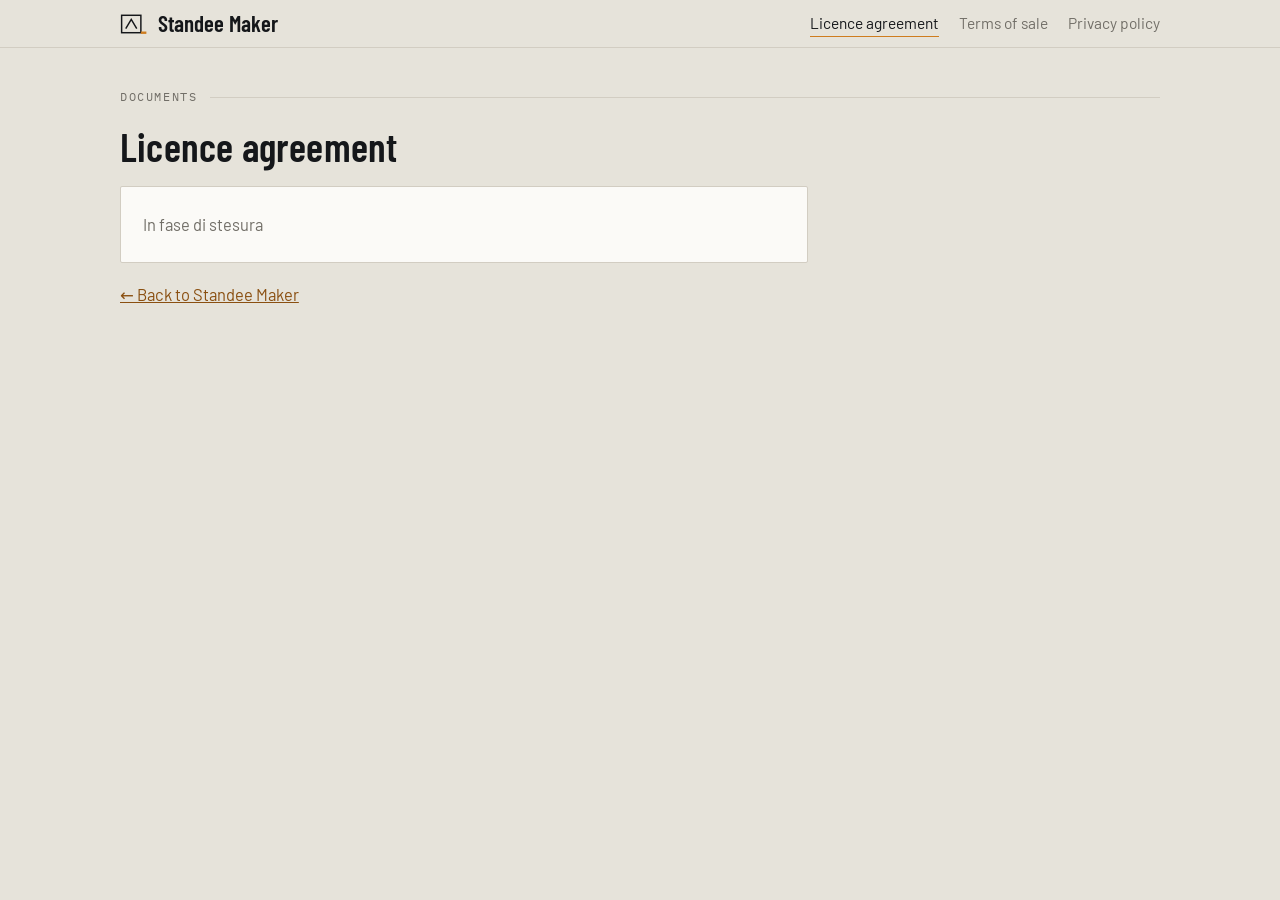
==== legal/licence.html @ ef637bf9 "Sito da PNG-Stand-Maker @ 18ba194 (con modifiche non salvate)" ====
<!doctype html>
<html lang="en">
<head>
<meta charset="utf-8">
<meta name="viewport" content="width=device-width,initial-scale=1,viewport-fit=cover">
<title>Licence agreement - Standee Maker</title>
<meta name="robots" content="noindex">
<link rel="preconnect" href="https://fonts.gstatic.com" crossorigin>
<link rel="stylesheet" href="https://fonts.googleapis.com/css2?family=Barlow+Condensed:wght@500;600&family=Barlow:wght@400;500;600&family=IBM+Plex+Mono:wght@400;500&display=swap">
<link rel="stylesheet" href="../styles.css">
</head>
<body>
<!-- Generata da site/make_legal.py a partire da legal/EULA.txt: non modificarla qui. -->
<header class="topbar">
  <div class="topbar-in">
    <a class="brand" href="../index.html">
      <svg class="mark" viewBox="0 0 30 24" aria-hidden="true">
        <rect x="1.5" y="2.5" width="21" height="19" fill="none" stroke="currentColor" stroke-width="1.6"/>
        <path d="M22.5 21.5 L28.5 21.5" stroke="var(--amber)" stroke-width="2.6"/>
        <path d="M6 17 L12 7 L18 17" fill="none" stroke="currentColor" stroke-width="1.6"/>
      </svg>
      <span class="name">Standee Maker</span>
    </a>
    <nav class="topnav legal-nav" aria-label="Documents">
      <a href="licence.html" aria-current="page">Licence agreement</a>
      <a href="terms.html">Terms of sale</a>
      <a href="privacy.html">Privacy policy</a>
    </nav>
  </div>
</header>
<main class="wrap legal">
  <p class="eyebrow">Documents</p>
  <h1 class="as-section">Licence agreement</h1>
  <div class="legal-text"><span class="legal-pending">In fase di stesura</span></div>
  <p><a href="../index.html">&larr; Back to Standee Maker</a></p>
</main>
</body>
</html>
---- styles.css ----
/* ===========================================================================
   Standee Maker - pagina di vendita
   Il sistema visivo e' quello dell'app: banco da lavoro, cartiglio, ambra.
   Tutti i colori passano dai token qui sotto: niente letterali nei componenti.
   ========================================================================= */

:root{
  /* superfici */
  --bench:#e6e3da;          /* il banco: grigio caldo, tirato verso l'oliva */
  --sheet:#fbfaf7;          /* il foglio appoggiato sopra */
  --mount:#f1eee7;          /* il passepartout dietro le immagini */
  --paper:#ffffff;          /* i pannelli d'artwork: bianchi in entrambi i temi */
  --paper-ink:#2a2c30;
  --paper-soft:#8c8880;
  --slab:#1b1e22;           /* il piano scuro: la card Commercial */
  --slab-ink:#f2f0ea;
  --slab-soft:#9d9a92;
  --slab-rule:#32363b;

  /* segni */
  --rule:#d2cdc2;
  --rule-soft:#e2ddd3;
  --ink:#15171a;
  --ink-soft:#716e67;

  /* ambra */
  --amber:#cf7d1f;
  --amber-ink:#8a4f10;
  --amber-veil:#f5eade;

  /* azione */
  --cta-bg:#8a4f10;
  --cta-ink:#fdfcf9;
  --cta-bg-hover:#6f3f0c;

  --shadow:0 1px 0 rgba(21,23,26,.05);
  --shadow-lift:0 12px 30px -18px rgba(21,23,26,.5);

  /* i segni del tutorial: stanno sopra schermate chiare in tutti e due i
     temi, come --paper, e quindi non cambiano col tema scuro */
  --note:#d27a16;
  --note-ink:#ffffff;
  --note-halo:rgba(255,255,255,.92);
  --note-veil:rgba(22,24,28,.34);

  --display:"Barlow Condensed","Franklin Gothic Demi","Arial Narrow",sans-serif;
  --text:"Barlow","Segoe UI",system-ui,sans-serif;
  --mono:"IBM Plex Mono",Consolas,"Cascadia Mono",monospace;

  --measure:1080px;
}

@media (prefers-color-scheme:dark){
  :root:not([data-theme="light"]){
    --bench:#17181a;
    --sheet:#202225;
    --mount:#2a2c30;
    --slab:#0f1113;
    --slab-ink:#f0eee9;
    --slab-soft:#9a978f;
    --slab-rule:#282c31;
    --rule:#35383d;
    --rule-soft:#2a2c30;
    --ink:#f0eee9;
    --ink-soft:#9a978f;
    --amber:#e6a052;
    --amber-ink:#e6a052;
    --amber-veil:#2b251c;
    --cta-bg:#e6a052;
    --cta-ink:#1a1611;
    --cta-bg-hover:#f0b268;
    --shadow:0 1px 0 rgba(0,0,0,.35);
    --shadow-lift:0 12px 30px -18px rgba(0,0,0,.8);
  }
}
:root[data-theme="dark"]{
  --bench:#17181a;
  --sheet:#202225;
  --mount:#2a2c30;
  --slab:#0f1113;
  --slab-ink:#f0eee9;
  --slab-soft:#9a978f;
  --slab-rule:#282c31;
  --rule:#35383d;
  --rule-soft:#2a2c30;
  --ink:#f0eee9;
  --ink-soft:#9a978f;
  --amber:#e6a052;
  --amber-ink:#e6a052;
  --amber-veil:#2b251c;
  --cta-bg:#e6a052;
  --cta-ink:#1a1611;
  --cta-bg-hover:#f0b268;
  --shadow:0 1px 0 rgba(0,0,0,.35);
  --shadow-lift:0 12px 30px -18px rgba(0,0,0,.8);
}

/* ------------------------------------------------------------------ base */
*{box-sizing:border-box}
html{scroll-behavior:smooth}
body{
  margin:0;
  background:var(--bench);
  color:var(--ink);
  font-family:var(--text);
  font-size:16.5px;
  line-height:1.62;
  -webkit-font-smoothing:antialiased;
}
img{max-width:100%}
a{color:var(--amber-ink)}
:focus-visible{outline:2px solid var(--amber);outline-offset:3px}

.wrap{max-width:var(--measure);margin:0 auto;padding-inline:20px}

h1,h2,h3{font-family:var(--display);font-weight:600;letter-spacing:.005em;margin:0}
h1{font-size:clamp(38px,6vw,62px);line-height:1.02;text-wrap:balance}
/* Il titolo della pagina dov'e' anche il primo titolo di sezione: una pagina
   vuole un h1 e uno solo, ma qui non apre niente di piu' grande del resto. */
h1.as-section{font-size:clamp(28px,4.4vw,40px);line-height:1.08}
h2{font-size:clamp(28px,4.4vw,40px);line-height:1.08;text-wrap:balance}
h3{font-size:21px;line-height:1.15}
p{margin:0}
.dim{color:var(--ink-soft)}
.mm{font-family:var(--mono);font-variant-numeric:tabular-nums;font-size:.94em}
em{font-style:normal;color:var(--amber-ink);font-weight:500}
b{font-weight:600}

.eyebrow{
  font-family:var(--mono);font-size:11.5px;letter-spacing:.14em;text-transform:uppercase;
  color:var(--ink-soft);display:flex;align-items:center;gap:12px;margin:0;
}
.eyebrow::after{content:"";flex:1;height:1px;background:var(--rule)}

section{padding-block:62px 0}
/* La riga sopra la prima sezione: cosa e', detto una volta. */
.lead{padding-block:44px 0;font-size:19px;line-height:1.5}
.stack{display:flex;flex-direction:column;gap:14px}
.stack-s{display:flex;flex-direction:column;gap:8px}
.stack-l{display:flex;flex-direction:column;gap:26px}

/* -------------------------------------------------------------- pulsanti */
.btn{
  display:inline-flex;align-items:center;justify-content:center;gap:10px;
  font-family:var(--display);font-weight:600;font-size:19px;letter-spacing:.015em;
  padding:13px 26px 14px;border:1px solid transparent;border-radius:2px;
  background:var(--cta-bg);color:var(--cta-ink);cursor:pointer;line-height:1.2;
  transition:background .18s,transform .18s;text-decoration:none;
}
.btn:hover{background:var(--cta-bg-hover)}
.btn:active{transform:translateY(1px)}
.btn svg{width:16px;height:16px;flex:none}
.btn-ghost{
  background:none;color:var(--ink);border-color:var(--rule);
}
.btn-ghost:hover{background:var(--amber-veil);border-color:var(--amber)}
.btn-line{
  background:none;border:0;padding:0;cursor:pointer;
  font-family:var(--text);font-size:15.5px;font-weight:500;color:var(--amber-ink);
  text-decoration:underline;text-underline-offset:4px;text-decoration-thickness:1px;
}
.btn-line:hover{text-decoration-thickness:2px}
.btn-block{width:100%}

/* ------------------------------------------------------------ intestazione */
.topbar{
  position:sticky;top:0;z-index:20;background:var(--bench);
  border-bottom:1px solid var(--rule);
}
.topbar-in{
  max-width:var(--measure);margin:0 auto;padding:10px 20px;
  display:flex;align-items:center;gap:16px;
}
.brand{display:flex;align-items:center;gap:10px;text-decoration:none;color:inherit}
.mark{width:28px;height:22px;flex:none}
.brand .name{font-family:var(--display);font-weight:600;font-size:23px;line-height:1}
.brand .ver{
  font-family:var(--mono);font-size:10.5px;letter-spacing:.09em;text-transform:uppercase;
  color:var(--ink-soft);border:1px solid var(--rule);border-radius:1px;padding:1px 5px;
}
.topnav{display:flex;gap:20px;margin-left:auto}
.topnav a{
  font-size:15.5px;color:var(--ink-soft);text-decoration:none;
  border-bottom:1px solid transparent;padding-bottom:1px;
}
.topnav a:hover{color:var(--ink);border-bottom-color:var(--amber)}
.topbar .btn{font-size:15.5px;padding:7px 15px 8px}
@media (max-width:760px){
  .topnav{display:none}
  .topbar .btn{margin-left:auto}
}

/* -------------------------------------------------------------------- hero */
.hero{
  display:grid;grid-template-columns:minmax(0,1fr) minmax(0,1.02fr);
  gap:44px;align-items:center;padding-block:58px 0;
}
.hero-copy{display:flex;flex-direction:column;gap:22px;align-items:flex-start}
.kicker{
  font-family:var(--mono);font-size:11.5px;letter-spacing:.14em;text-transform:uppercase;
  color:var(--amber-ink);
}
.hero p.sub{font-size:19px;line-height:1.5;max-width:34em}
.cta{display:flex;flex-direction:column;gap:12px;align-items:flex-start}
.specs{
  display:flex;flex-wrap:wrap;gap:6px 14px;font-family:var(--mono);font-size:12px;
  color:var(--ink-soft);letter-spacing:.03em;
}
.specs span{display:flex;align-items:center;gap:8px}
.specs span+span::before{content:"";width:3px;height:3px;background:var(--rule);border-radius:50%}

/* il pezzo che gira, su un foglio bianco come in studio */
.slab{
  background:var(--slab);color:var(--slab-ink);border-radius:2px;
  box-shadow:var(--shadow-lift);overflow:hidden;
}
.turn{
  position:relative;height:clamp(300px,44vh,420px);display:grid;place-items:center;
  padding:18px;cursor:grab;touch-action:pan-y;background:var(--paper);
}
.turn.grabbing{cursor:grabbing}
.turn img{
  max-height:100%;width:auto;object-fit:contain;
  -webkit-user-drag:none;user-select:none;
}
.turn-tag{
  position:absolute;left:14px;bottom:12px;font-family:var(--mono);font-size:10.5px;
  letter-spacing:.09em;text-transform:uppercase;color:var(--paper-soft);
  pointer-events:none;transition:opacity .4s;
}
.turn-tag.gone{opacity:0}
.slab-caption{
  display:flex;flex-wrap:wrap;gap:4px 16px;align-items:baseline;
  border-top:1px solid var(--slab-rule);padding:9px 14px;
  font-family:var(--mono);font-size:12px;color:var(--slab-soft);font-variant-numeric:tabular-nums;
}
.slab-caption b{color:var(--slab-ink);font-weight:500}

@media (max-width:860px){
  .hero{grid-template-columns:minmax(0,1fr);gap:30px;padding-block:38px 0}
  .turn{height:clamp(260px,52vw,340px)}
}

/* ------------------------------------------------------------------ catena */
.chain{display:grid;grid-template-columns:minmax(0,.85fr) minmax(0,1.15fr);gap:34px;align-items:start}
.steps{display:flex;flex-direction:column;border-top:1px solid var(--rule);margin-top:6px}
.step{
  display:grid;grid-template-columns:auto 1fr;gap:0 12px;align-items:baseline;
  border:0;border-bottom:1px solid var(--rule);background:none;color:inherit;
  font:inherit;text-align:left;padding:11px 4px 11px 12px;cursor:pointer;width:100%;
  border-left:2px solid transparent;transition:background .18s,border-color .18s;
}
.step:hover{background:var(--amber-veil)}
.step[aria-selected="true"]{border-left-color:var(--amber);background:var(--amber-veil)}
.step .n{font-family:var(--mono);font-size:11.5px;color:var(--ink-soft);grid-row:span 2;align-self:center}
.step[aria-selected="true"] .n{color:var(--amber-ink)}
.step .t{font-family:var(--display);font-weight:600;font-size:19px;line-height:1.2}
.step .d{font-size:14.5px;line-height:1.4;color:var(--ink-soft);grid-column:2}

.stage{background:var(--sheet);border:1px solid var(--rule);border-radius:2px;box-shadow:var(--shadow);overflow:hidden}
.stage-in{
  position:relative;height:clamp(300px,46vh,430px);display:grid;place-items:center;
  padding:20px;background:var(--paper);
}
.stage-in img{
  position:absolute;inset:20px;margin:auto;max-width:calc(100% - 40px);max-height:calc(100% - 40px);
  width:auto;height:auto;object-fit:contain;opacity:0;transition:opacity .34s ease;
}
.stage-in img.on{opacity:1}
/* il pezzo che gira: stesso posto delle altre due immagini, ma si prende il mouse */
.stage-in .turn-box{
  position:absolute;inset:0;opacity:0;pointer-events:none;transition:opacity .34s ease;
  cursor:grab;touch-action:pan-y;user-select:none;-webkit-user-select:none;
}
.stage-in .turn-box.on{opacity:1;pointer-events:auto}
.stage-in .turn-box.grabbing{cursor:grabbing}
.stage-in .turn-box img{opacity:1;transition:none;-webkit-user-drag:none;pointer-events:none}
.stage-in .turn-box:focus-visible{outline-offset:-4px}
.turn-box .turn-tag{
  position:absolute;left:50%;bottom:12px;transform:translateX(-50%);white-space:nowrap;
  font-family:var(--mono);font-size:10.5px;letter-spacing:.09em;text-transform:uppercase;
  color:var(--paper-soft);pointer-events:none;transition:opacity .4s;
}
.turn-box .turn-tag::before{content:"←  "}
.turn-box .turn-tag::after{content:"  →"}
.turn-box .turn-tag.gone{opacity:0}
.caption{
  display:flex;flex-wrap:wrap;gap:4px 16px;align-items:baseline;
  border-top:1px solid var(--rule-soft);padding:9px 14px;
  font-family:var(--mono);font-size:12px;color:var(--ink-soft);font-variant-numeric:tabular-nums;
}
.caption b{color:var(--ink);font-weight:500}

/* --------------------------------------------------------------- caselle */
.facts{
  display:grid;grid-template-columns:repeat(3,minmax(0,1fr));
  gap:1px;background:var(--rule);border:1px solid var(--rule);border-radius:2px;margin-top:8px;
}
.fact{background:var(--sheet);padding:20px 20px 22px;display:flex;flex-direction:column;gap:6px}
.fact .num{
  font-family:var(--mono);font-size:11px;letter-spacing:.12em;text-transform:uppercase;
  color:var(--amber-ink);
}
.fact p{font-size:15.5px;color:var(--ink-soft);max-width:42ch}
.fact p b{color:var(--ink);font-weight:500}

/* -------------------------------------------------------------- schermate */
.tabs{display:flex;flex-wrap:wrap;gap:8px}
.tab{
  font-family:var(--display);font-weight:600;font-size:16px;letter-spacing:.02em;
  border:1px solid var(--rule);background:var(--sheet);color:var(--ink-soft);
  padding:6px 15px 7px;border-radius:2px;cursor:pointer;line-height:1.3;
  display:flex;align-items:center;gap:8px;transition:color .18s,border-color .18s,background .18s;
}
.tab:hover{color:var(--ink)}
.tab[aria-selected="true"]{color:var(--ink);border-color:var(--amber);background:var(--amber-veil)}
.tab .k{font-family:var(--mono);font-size:11px;color:var(--ink-soft)}
.tab[aria-selected="true"] .k{color:var(--amber-ink)}
.plate{background:var(--mount);border:1px solid var(--rule);border-radius:2px;padding:10px;box-shadow:var(--shadow)}
.plate img{display:block;width:100%;height:auto;border:1px solid var(--rule-soft);border-radius:1px}
.shot .frame{position:relative;aspect-ratio:1500/920;max-width:100%}
.shot .frame img{position:absolute;inset:0;width:100%;height:100%;opacity:0;transition:opacity .3s ease}
.shot .frame img.on{opacity:1}
.note{font-size:15.5px;color:var(--ink-soft)}
.note b{color:var(--ink);font-weight:500}

.two{display:grid;grid-template-columns:minmax(0,1fr) minmax(0,1fr);gap:34px;align-items:start}
.two>div{display:flex;flex-direction:column;gap:10px}

/* ---------------------------------------------------------------- esempi */
.grid{display:grid;grid-template-columns:repeat(4,minmax(0,1fr));gap:18px}
.cmp{margin:0}
.cmp-box{
  position:relative;aspect-ratio:3/4;background:var(--paper);
  border:1px solid var(--rule);border-radius:2px;overflow:hidden;
  cursor:ew-resize;touch-action:pan-y;user-select:none;
}
.cmp-box img{position:absolute;inset:0;width:100%;height:100%;object-fit:contain;-webkit-user-drag:none}
.cmp-box .b{clip-path:inset(0 var(--r,50%) 0 0)}
.cmp-bar{position:absolute;top:0;bottom:0;left:var(--p,50%);width:2px;background:var(--amber);transform:translateX(-1px)}
.cmp-grip{
  position:absolute;top:50%;left:50%;width:26px;height:26px;transform:translate(-50%,-50%);
  background:var(--amber);border-radius:50%;display:grid;place-items:center;
}
.cmp-grip::before{content:"\2194";color:#fff;font-size:14px;line-height:1;font-family:var(--text)}
.cmp-grip:focus-visible{outline:2px solid var(--ink);outline-offset:2px}
.cmp-tag{
  position:absolute;bottom:6px;font-family:var(--mono);font-size:10px;letter-spacing:.1em;
  text-transform:uppercase;color:#8c8880;background:rgba(255,255,255,.86);padding:1px 6px;border-radius:1px;
}
.cmp-tag.l{left:6px}
.cmp-tag.r{right:6px}
.cmp figcaption{margin-top:7px;font-family:var(--mono);font-size:11.5px;color:var(--ink-soft);letter-spacing:.04em}
.hidden-row{display:none}
.grid.all .hidden-row{display:block}

/* ---------------------------------------------------------------- prezzi */
.plans{display:grid;grid-template-columns:repeat(2,minmax(0,1fr));gap:20px;align-items:stretch}
.plan{
  display:flex;flex-direction:column;gap:14px;padding:26px 24px 24px;
  background:var(--sheet);border:1px solid var(--rule);border-radius:2px;box-shadow:var(--shadow);
}
.plan.dark{background:var(--slab);color:var(--slab-ink);border-color:var(--slab-rule);box-shadow:var(--shadow-lift)}
.plan-head{display:flex;align-items:baseline;gap:10px;flex-wrap:wrap}
.plan-name{font-family:var(--display);font-weight:600;font-size:26px;line-height:1}
.plan-for{font-family:var(--mono);font-size:11px;letter-spacing:.11em;text-transform:uppercase;color:var(--amber-ink)}
.plan.dark .plan-for{color:var(--amber)}
.price{display:flex;align-items:baseline;gap:8px}
.price .fig{font-family:var(--display);font-weight:600;font-size:46px;line-height:1;font-variant-numeric:tabular-nums}
.price .cur{font-family:var(--display);font-weight:600;font-size:26px;line-height:1}
.price .once{font-family:var(--mono);font-size:11.5px;color:var(--ink-soft);letter-spacing:.05em}
.plan.dark .price .once{color:var(--slab-soft)}
.plan ul{list-style:none;margin:0;padding:0;display:flex;flex-direction:column;gap:7px;font-size:15.5px}
.plan li{display:grid;grid-template-columns:16px 1fr;gap:9px;align-items:start;color:var(--ink-soft)}
.plan.dark li{color:var(--slab-soft)}
.plan li b{color:var(--ink);font-weight:500}
.plan.dark li b{color:var(--slab-ink)}
.plan li svg{width:13px;height:13px;margin-top:6px;flex:none}
.plan .tick{color:var(--amber)}
.plan .cross{color:var(--ink-soft);opacity:.7}
.plan.dark .cross{color:var(--slab-soft)}

.buybar{display:flex;flex-direction:column;align-items:center;gap:12px;margin-top:30px;text-align:center}
.buybar .fineprint{font-family:var(--mono);font-size:11.5px;color:var(--ink-soft);letter-spacing:.03em}

/* ------------------------------------------------------------------- faq */
.faq{border-top:1px solid var(--rule);margin-top:8px}
.faq details{border-bottom:1px solid var(--rule)}
.faq summary{
  list-style:none;cursor:pointer;padding:15px 30px 15px 2px;position:relative;
  font-family:var(--display);font-weight:600;font-size:20px;line-height:1.25;
}
.faq summary::-webkit-details-marker{display:none}
.faq summary::after{
  content:"+";position:absolute;right:4px;top:13px;font-family:var(--mono);
  font-size:19px;color:var(--amber-ink);line-height:1;
}
.faq details[open] summary::after{content:"\2013"}
.faq summary:hover{color:var(--amber-ink)}
.faq .answer{padding:0 2px 18px;color:var(--ink-soft);font-size:15.5px}
.faq .answer b{color:var(--ink);font-weight:500}

/* ---------------------------------------------------------------- footer */
footer{margin-top:72px;border-top:1px solid var(--rule);padding-block:26px 40px}
.foot-in{
  max-width:var(--measure);margin:0 auto;padding-inline:20px;
  display:flex;flex-wrap:wrap;gap:14px 28px;align-items:baseline;
  font-family:var(--mono);font-size:12px;color:var(--ink-soft);letter-spacing:.03em;
}
.foot-in nav{display:flex;flex-wrap:wrap;gap:18px;margin-left:auto}
.foot-in a{color:var(--ink-soft);text-decoration:none;border-bottom:1px solid var(--rule)}
.foot-in a:hover{color:var(--ink);border-bottom-color:var(--amber)}

/* --------------------------------------------------------------- modali */
dialog{
  border:1px solid var(--rule);border-radius:3px;background:var(--sheet);color:var(--ink);
  padding:0;width:min(560px,calc(100vw - 32px));max-height:min(86vh,760px);
  box-shadow:0 30px 60px -30px rgba(0,0,0,.6);
  overflow:hidden;              /* scorre il corpo, non la scatola */
}
dialog::backdrop{background:rgba(17,18,20,.55)}
.dlg{display:flex;flex-direction:column;max-height:inherit}
.dlg-head{
  display:flex;align-items:flex-start;gap:14px;padding:20px 20px 14px;
  border-bottom:1px solid var(--rule-soft);
}
.dlg-head .titles{display:flex;flex-direction:column;gap:2px}
.dlg-head h2{font-size:27px}
.dlg-head .sub{font-family:var(--mono);font-size:11.5px;letter-spacing:.09em;text-transform:uppercase;color:var(--ink-soft)}
.dlg-x{
  margin-left:auto;background:none;border:1px solid var(--rule);border-radius:2px;
  width:30px;height:30px;flex:none;cursor:pointer;color:var(--ink-soft);
  font-size:17px;line-height:1;display:grid;place-items:center;
}
.dlg-x:hover{background:var(--amber-veil);color:var(--ink)}
.dlg-body{
  padding:18px 20px 20px;overflow:auto;display:flex;flex-direction:column;gap:16px;
  scrollbar-width:none;                 /* si scorre, ma la barra non si vede */
  -ms-overflow-style:none;
}
.dlg-body::-webkit-scrollbar{width:0;height:0}
.dlg-body p{font-size:15.5px;color:var(--ink-soft)}
.dlg-body p b{color:var(--ink);font-weight:500}
.dlg-foot{
  padding:14px 20px 18px;border-top:1px solid var(--rule-soft);
  display:flex;flex-direction:column;gap:10px;
}

.terms{
  display:grid;grid-template-columns:auto 1fr;gap:8px 14px;
  font-size:15px;align-items:baseline;
}
.terms dt{font-family:var(--mono);font-size:11.5px;letter-spacing:.07em;text-transform:uppercase;color:var(--amber-ink);white-space:nowrap}
.terms dd{margin:0;color:var(--ink-soft)}
.terms dd b{color:var(--ink);font-weight:500}

/* scelta dell'edizione nel modale d'acquisto */
.picks{display:flex;flex-direction:column;gap:10px}
.pick{
  display:grid;grid-template-columns:18px 1fr auto;gap:12px;align-items:center;
  border:1px solid var(--rule);border-radius:2px;padding:13px 15px;cursor:pointer;
  background:var(--mount);transition:border-color .18s,background .18s;
}
.pick:hover{border-color:var(--amber)}
.pick:has(input:checked){border-color:var(--amber);background:var(--amber-veil)}
.pick:has(input:focus-visible){outline:2px solid var(--amber);outline-offset:2px}
.pick input{accent-color:var(--amber);width:16px;height:16px;margin:0}
.pick .who{display:flex;flex-direction:column;gap:1px}
.pick .who .n{font-family:var(--display);font-weight:600;font-size:20px;line-height:1.15}
.pick .who .w{font-size:14px;color:var(--ink-soft);line-height:1.3}
.pick .p{font-family:var(--display);font-weight:600;font-size:22px;font-variant-numeric:tabular-nums;white-space:nowrap}

.callout{
  border-left:2px solid var(--amber);background:var(--amber-veil);
  padding:11px 14px;font-size:14.5px;color:var(--ink-soft);
}
.callout b{color:var(--ink);font-weight:500}
.hint{font-family:var(--mono);font-size:11.5px;color:var(--ink-soft);letter-spacing:.03em;text-align:center}

/* -------------------------------------------------------------- tutorial */
/* La sezione: titolo, sottotitolo, e la schermata che apre il tutorial. */
.tour-poster{
  position:relative;display:block;width:100%;cursor:pointer;font:inherit;color:inherit;text-align:left;
}
.tour-poster img{transition:filter .25s}
.tour-poster:hover img{filter:brightness(.93)}
.tour-play{
  position:absolute;left:50%;top:50%;transform:translate(-50%,-50%);
  display:inline-flex;align-items:center;gap:12px;white-space:nowrap;
  font-family:var(--display);font-weight:600;font-size:22px;letter-spacing:.015em;line-height:1.2;
  padding:15px 28px 16px 24px;border-radius:2px;background:var(--cta-bg);color:var(--cta-ink);
  box-shadow:var(--shadow-lift);transition:background .18s,transform .18s;
}
.tour-play svg{width:18px;height:18px;flex:none}
.tour-poster:hover .tour-play{background:var(--cta-bg-hover)}
.tour-poster:active .tour-play{transform:translate(-50%,calc(-50% + 1px))}
.fineprint{font-family:var(--mono);font-size:11.5px;color:var(--ink-soft);letter-spacing:.03em}

/* Il modale: largo quasi quanto la finestra, alto quanto basta alla schermata. */
dialog.tour{
  width:min(1360px,calc(100vw - 24px));height:min(92vh,940px);max-height:none;max-width:none;
}
.tour .dlg{height:100%;max-height:none}
.tour .dlg-head{padding:14px 20px 12px}
.tour .dlg-head h2{font-size:24px}

/* i capitoli come una barra di avanzamento a segmenti, uno per passo */
.tour-bar{
  display:grid;grid-template-columns:repeat(6,minmax(0,1fr));gap:10px;
  padding:10px 20px 12px;border-bottom:1px solid var(--rule-soft);
}
.tour-chap{
  display:flex;flex-direction:column;gap:6px;align-items:stretch;min-width:0;
  background:none;border:0;padding:0;cursor:pointer;font:inherit;color:inherit;text-align:left;
}
.tour-chap .l{
  font-family:var(--mono);font-size:10.5px;letter-spacing:.1em;text-transform:uppercase;
  color:var(--ink-soft);white-space:nowrap;overflow:hidden;text-overflow:ellipsis;
}
.tour-chap:hover .l,.tour-chap[aria-current="true"] .l{color:var(--amber-ink)}
.tour-chap .ticks{display:flex;gap:3px}
.tour-chap .ticks i{flex:1;height:4px;border-radius:1px;background:var(--rule)}
.tour-chap .ticks i.done{background:var(--amber)}
.tour-chap .ticks i.now{background:var(--amber);box-shadow:0 0 0 1.5px var(--sheet),0 0 0 3px var(--amber)}

.tour-body{flex:1;min-height:0;display:grid;grid-template-columns:minmax(0,1fr) 370px}
.tour-stage{
  min-height:0;min-width:0;background:var(--mount);padding:18px;
  display:grid;place-items:center;overflow:hidden;
}
.tour-shot{
  position:relative;background:var(--paper);border:1px solid var(--rule);border-radius:1px;
  box-shadow:var(--shadow-lift);
}
.tour-shot img{display:block;width:100%;height:100%;transition:opacity .25s}
.tour-shot img.loading{opacity:0}
.tour-shot svg{position:absolute;inset:0;width:100%;height:100%;overflow:visible}

/* i segni sulle schermate: sono sempre chiare, in tutti e due i temi */
.tour-dim{fill:var(--note-veil);transition:opacity .2s}
.tour-ring{fill:none;stroke:var(--note);stroke-width:2.5px;vector-effect:non-scaling-stroke}
.tour-halo{fill:none;stroke:var(--note-halo);stroke-width:6px;vector-effect:non-scaling-stroke}
.tour-badge circle{fill:var(--note);stroke:var(--note-halo);stroke-width:2px;vector-effect:non-scaling-stroke}
.tour-badge text{fill:var(--note-ink);font-family:var(--mono);font-weight:500;text-anchor:middle;dominant-baseline:central}
.tour-mark,.tour-badge{cursor:pointer;transition:opacity .2s}
.tour-mark.off,.tour-badge.off{opacity:.28}
.tour-pulse{
  fill:none;stroke:var(--note);stroke-width:2.5px;vector-effect:non-scaling-stroke;
  transform-box:fill-box;transform-origin:center;animation:tour-pulse 1.6s ease-out infinite;
}
@keyframes tour-pulse{from{transform:scale(.6);opacity:1}to{transform:scale(1.9);opacity:0}}

/* le foto che mancano ancora: il passo c'e', l'immagine arrivera' */
.tour-todo[hidden],.tour-shot img[hidden]{display:none}
.tour-todo{
  position:absolute;inset:0;display:grid;place-items:center;padding:24px;text-align:center;
  background:var(--sheet);border:1px dashed var(--amber);
  font-family:var(--mono);font-size:12.5px;letter-spacing:.04em;color:var(--ink-soft);
}

.tour-text{
  min-height:0;overflow:auto;padding:20px 22px 24px;border-left:1px solid var(--rule-soft);
  display:flex;flex-direction:column;gap:12px;
}
.tour-kicker{font-family:var(--mono);font-size:11px;letter-spacing:.12em;text-transform:uppercase;color:var(--amber-ink)}
.tour-text h3{font-size:26px;line-height:1.1}
.tour-lede{font-size:15.5px;color:var(--ink-soft)}
.tour-lede b,.tour-note b{color:var(--ink);font-weight:500}
.tour-notes{list-style:none;margin:4px 0 0;padding:0;display:flex;flex-direction:column;gap:2px}
.tour-note{
  display:grid;grid-template-columns:22px 1fr;gap:10px;align-items:start;
  background:none;border:0;border-left:2px solid transparent;border-radius:0;
  padding:8px;margin-left:-10px;width:calc(100% + 10px);
  font:inherit;font-size:14.5px;line-height:1.45;color:var(--ink-soft);text-align:left;cursor:pointer;
  transition:background .18s,border-color .18s;
}
.tour-note:hover,.tour-note.on{background:var(--amber-veil);border-left-color:var(--amber)}
.tour-note .k{
  width:22px;height:22px;border-radius:50%;display:grid;place-items:center;margin-top:-1px;
  background:var(--note);color:var(--note-ink);font-family:var(--mono);font-size:11.5px;font-weight:500;
}
.tour-text .callout{margin-top:6px;font-size:14px}

.tour-foot{
  display:flex;align-items:center;gap:14px;padding:12px 20px;border-top:1px solid var(--rule-soft);
}
.tour-foot .btn{font-size:17px;padding:9px 18px 10px}
.tour-foot .btn[disabled]{opacity:.4;cursor:default;pointer-events:none}
.tour-count{margin-inline:auto;font-family:var(--mono);font-size:12px;color:var(--ink-soft);font-variant-numeric:tabular-nums}

@media (max-width:980px){
  .tour-body{grid-template-columns:minmax(0,1fr) 310px}
}
@media (max-width:860px){
  /* in colonna scorre tutto il corpo: la schermata sopra, il testo sotto */
  dialog.tour{height:calc(100dvh - 24px)}
  .tour-body{display:block;overflow:auto}
  .tour-stage{padding:10px;overflow:visible}
  .tour-text{border-left:0;border-top:1px solid var(--rule-soft);overflow:visible;padding:16px 16px 20px}
  .tour-text h3{font-size:23px}
}
@media (max-width:640px){
  .tour-bar{gap:5px;padding:8px 16px 10px}
  .tour-chap .l{display:none}
  .tour .dlg-head{padding:12px 16px 10px}
  .tour-foot{padding:10px 16px}
  .tour-foot .btn{padding:8px 13px 9px;font-size:16px}
  .tour-play{font-size:18px;padding:11px 18px 12px 16px}
}

/* --------------------------------------------------------- pagine legali */
/* Il testo e' quello di legal/*.txt, a spaziatura fissa com'e' scritto. */
.legal{display:flex;flex-direction:column;gap:18px;padding-block:40px 64px}
.legal-text{
  white-space:pre-wrap;overflow-wrap:anywhere;font-family:var(--mono);font-size:13.5px;
  line-height:1.6;color:var(--ink);background:var(--sheet);border:1px solid var(--rule);
  border-radius:2px;padding:24px 22px;max-width:86ch;
}
.legal-text b{font-weight:500;color:var(--amber-ink)}
.legal-pending{font-family:var(--text);font-size:16.5px;color:var(--ink-soft)}
.legal-nav a[aria-current="page"]{color:var(--ink);border-bottom-color:var(--amber)}
@media (max-width:760px){
  .legal-nav{display:flex;gap:14px;margin-left:0}
  .legal .topbar-in,.topbar-in:has(.legal-nav){flex-wrap:wrap}
  .legal-text{font-size:12.5px;padding:16px 14px}
}

/* segnaposto: da sostituire prima del rilascio (vedi site/README.md) */
.todo{
  border-bottom:1px dashed var(--amber);
}

/* ------------------------------------------------------------- responsive */
@media (max-width:980px){
  .facts{grid-template-columns:repeat(2,minmax(0,1fr))}
  .grid{grid-template-columns:repeat(3,minmax(0,1fr))}
}
@media (max-width:860px){
  .chain,.two,.plans{grid-template-columns:minmax(0,1fr);gap:26px}
  .stage-in{height:clamp(270px,54vw,370px)}
}
@media (max-width:560px){
  .facts{grid-template-columns:minmax(0,1fr)}
  .grid{grid-template-columns:repeat(2,minmax(0,1fr))}
  .cta{align-self:stretch}
  .cta .btn{width:100%}
}

@media (prefers-reduced-motion:reduce){
  html{scroll-behavior:auto}
  *{transition-duration:.01ms!important;animation-duration:.01ms!important}
}
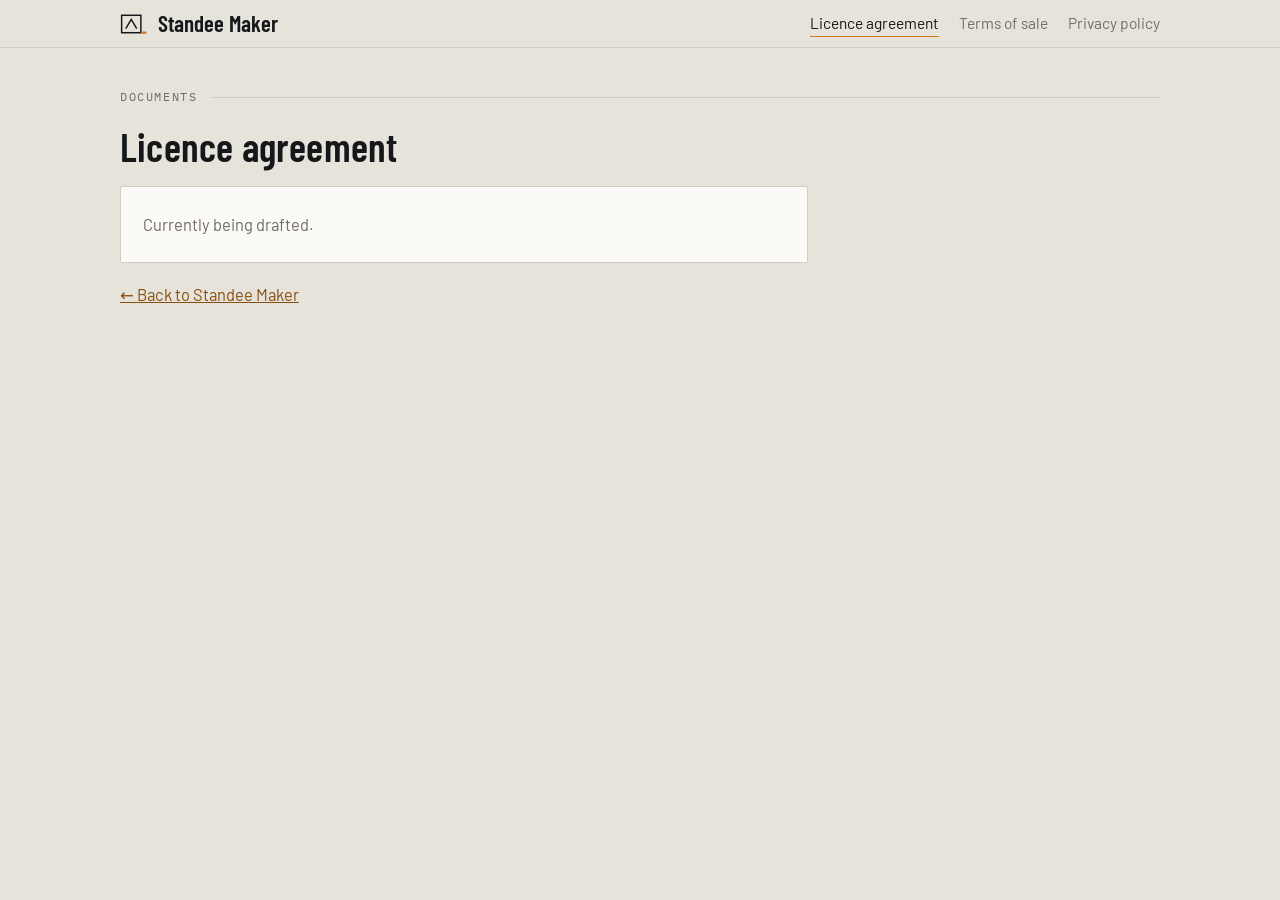
==== commit c61adef3: "Sito da PNG-Stand-Maker @ 4372e5a (con modifiche non salvate)" ====
--- a/legal/licence.html
+++ b/legal/licence.html
@@ -31,7 +31,7 @@
 <main class="wrap legal">
   <p class="eyebrow">Documents</p>
   <h1 class="as-section">Licence agreement</h1>
-  <div class="legal-text"><span class="legal-pending">In fase di stesura</span></div>
+  <div class="legal-text"><span class="legal-pending">Currently being drafted.</span></div>
   <p><a href="../index.html">&larr; Back to Standee Maker</a></p>
 </main>
 </body>
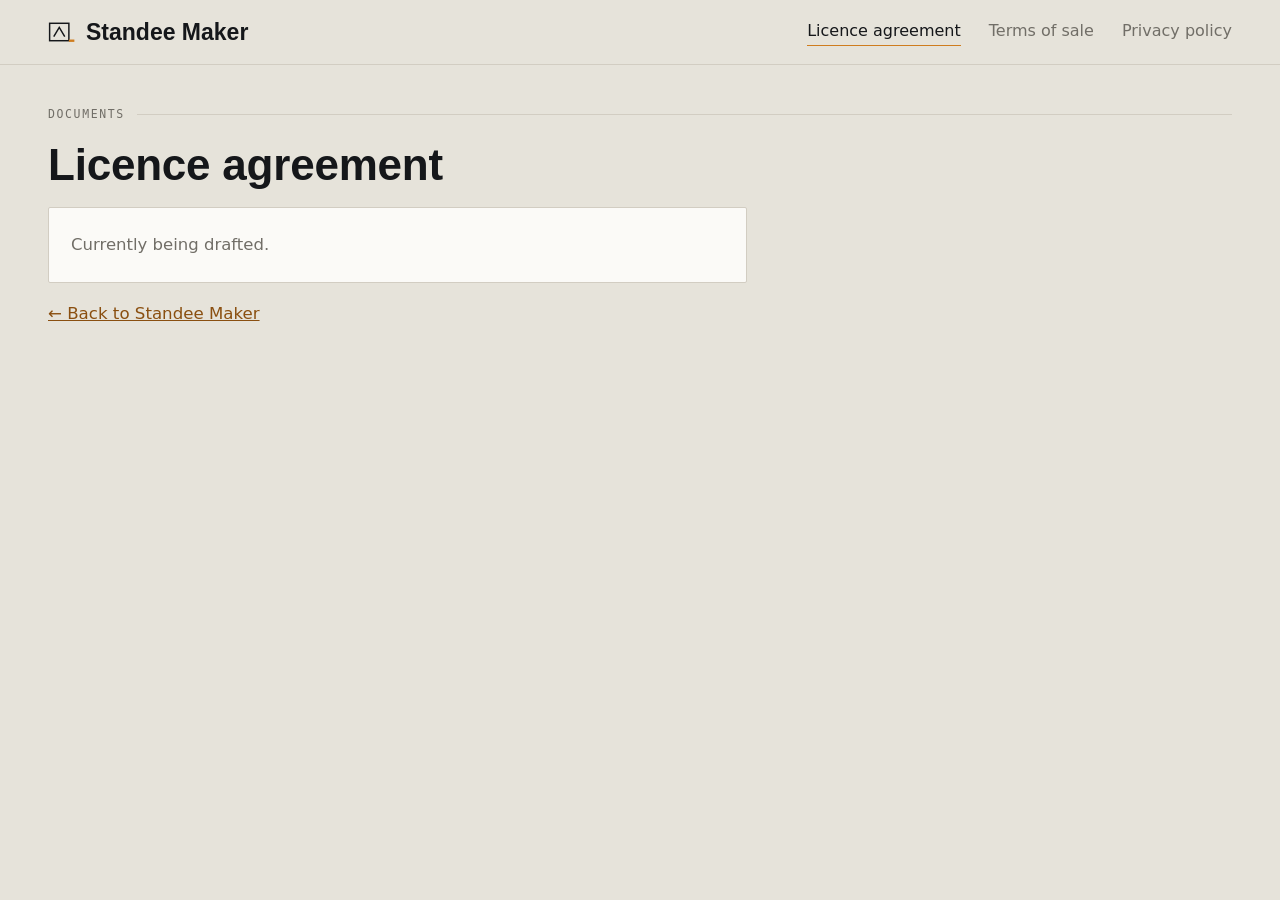
==== commit 78450cce: "Sito da PNG-Stand-Maker @ cf35de9" ====
--- a/legal/licence.html
+++ b/legal/licence.html
@@ -5,8 +5,6 @@
 <meta name="viewport" content="width=device-width,initial-scale=1,viewport-fit=cover">
 <title>Licence agreement - Standee Maker</title>
 <meta name="robots" content="noindex">
-<link rel="preconnect" href="https://fonts.gstatic.com" crossorigin>
-<link rel="stylesheet" href="https://fonts.googleapis.com/css2?family=Barlow+Condensed:wght@500;600&family=Barlow:wght@400;500;600&family=IBM+Plex+Mono:wght@400;500&display=swap">
 <link rel="stylesheet" href="../styles.css">
 </head>
 <body>
--- a/styles.css
+++ b/styles.css
@@ -47,7 +47,13 @@
   --text:"Barlow","Segoe UI",system-ui,sans-serif;
   --mono:"IBM Plex Mono",Consolas,"Cascadia Mono",monospace;
 
-  --measure:1080px;
+  --measure:1320px;
+  --gutter:clamp(20px,4vw,48px);
+
+  /* la carta millimetrata sotto i disegni: sta sul bianco di --paper, quindi
+     non cambia col tema, come lui */
+  --grid-minor:rgba(42,44,48,.045);
+  --grid-major:rgba(207,125,31,.16);
 }
 
 @media (prefers-color-scheme:dark){
@@ -95,71 +101,102 @@
   --shadow-lift:0 12px 30px -18px rgba(0,0,0,.8);
 }
 
+/* ------------------------------------------------------------------ font */
+/* In casa, non da Google Fonts: nessun indirizzo IP a terzi all'apertura
+   della pagina. Solo il sottoinsieme latino; le licenze (OFL) sono accanto. */
+@font-face{font-family:"Barlow Condensed";font-weight:600;font-style:normal;font-display:swap;src:url(assets/fonts/barlow-condensed-600.woff2) format("woff2")}
+@font-face{font-family:"Barlow";font-weight:400;font-style:normal;font-display:swap;src:url(assets/fonts/barlow-400.woff2) format("woff2")}
+@font-face{font-family:"Barlow";font-weight:500;font-style:normal;font-display:swap;src:url(assets/fonts/barlow-500.woff2) format("woff2")}
+@font-face{font-family:"Barlow";font-weight:600;font-style:normal;font-display:swap;src:url(assets/fonts/barlow-600.woff2) format("woff2")}
+@font-face{font-family:"IBM Plex Mono";font-weight:400;font-style:normal;font-display:swap;src:url(assets/fonts/ibm-plex-mono-400.woff2) format("woff2")}
+
 /* ------------------------------------------------------------------ base */
 *{box-sizing:border-box}
-html{scroll-behavior:smooth}
+html{scroll-behavior:smooth;scroll-padding-top:72px}
+/* overflow-x:clip e non hidden: la barra in alto resta sticky. Serve alla
+   fascia a tutta larghezza degli esempi, che sborda di proposito. */
 body{
-  margin:0;
+  margin:0;overflow-x:clip;
   background:var(--bench);
   color:var(--ink);
   font-family:var(--text);
-  font-size:16.5px;
-  line-height:1.62;
+  font-size:clamp(16.5px,.8rem + .3vw,19px);
+  line-height:1.6;
   -webkit-font-smoothing:antialiased;
 }
 img{max-width:100%}
 a{color:var(--amber-ink)}
 :focus-visible{outline:2px solid var(--amber);outline-offset:3px}
 
-.wrap{max-width:var(--measure);margin:0 auto;padding-inline:20px}
+.wrap{max-width:calc(var(--measure) + 2 * var(--gutter));margin:0 auto;padding-inline:var(--gutter)}
 
 h1,h2,h3{font-family:var(--display);font-weight:600;letter-spacing:.005em;margin:0}
-h1{font-size:clamp(38px,6vw,62px);line-height:1.02;text-wrap:balance}
-/* Il titolo della pagina dov'e' anche il primo titolo di sezione: una pagina
-   vuole un h1 e uno solo, ma qui non apre niente di piu' grande del resto. */
-h1.as-section{font-size:clamp(28px,4.4vw,40px);line-height:1.08}
-h2{font-size:clamp(28px,4.4vw,40px);line-height:1.08;text-wrap:balance}
-h3{font-size:21px;line-height:1.15}
-p{margin:0}
-.dim{color:var(--ink-soft)}
-.mm{font-family:var(--mono);font-variant-numeric:tabular-nums;font-size:.94em}
+h1{font-size:clamp(44px,5vw,88px);line-height:1;letter-spacing:-.005em;text-wrap:balance}
+/* il titolo delle pagine legali: un h1, ma della misura di una sezione */
+h1.as-section{font-size:clamp(30px,3.6vw,44px);line-height:1.08}
+h2{font-size:clamp(32px,3.3vw,56px);line-height:1.04;text-wrap:balance}
+h3{font-size:clamp(22px,1.5vw,27px);line-height:1.15}
+p{margin:0;text-wrap:pretty}             /* niente parola sola sull'ultima riga */
+.mm{font-family:var(--mono);font-variant-numeric:tabular-nums;font-size:.92em}
 em{font-style:normal;color:var(--amber-ink);font-weight:500}
 b{font-weight:600}
 
+/* le icone (Lucide, come nell'app): un tratto solo, che segue il colore del testo */
+.i{width:18px;height:18px;flex:none;fill:none;stroke:currentColor;stroke-width:2;stroke-linecap:round;stroke-linejoin:round}
+
+/* sopravvive solo nelle pagine legali (make_legal.py) */
 .eyebrow{
   font-family:var(--mono);font-size:11.5px;letter-spacing:.14em;text-transform:uppercase;
   color:var(--ink-soft);display:flex;align-items:center;gap:12px;margin:0;
 }
 .eyebrow::after{content:"";flex:1;height:1px;background:var(--rule)}
 
-section{padding-block:62px 0}
-/* La riga sopra la prima sezione: cosa e', detto una volta. */
-.lead{padding-block:44px 0;font-size:19px;line-height:1.5}
-.stack{display:flex;flex-direction:column;gap:14px}
-.stack-s{display:flex;flex-direction:column;gap:8px}
-.stack-l{display:flex;flex-direction:column;gap:26px}
+/* le sezioni: titolo e una riga, poi il contenuto */
+.sec{padding-block:clamp(88px,9vw,150px) 0}
+.sec-head{display:flex;flex-direction:column;gap:14px;max-width:760px;margin-bottom:clamp(36px,3.5vw,56px)}
+.sec-head p{font-size:clamp(18px,1.25vw,21px);color:var(--ink-soft);text-wrap:balance}
+
+/* una fascia a tutta larghezza, un tono sopra il banco: rompe la sequenza di
+   sezioni uguali senza cambiare tema */
+.band{position:relative;margin-top:clamp(88px,9vw,150px);padding-bottom:clamp(88px,9vw,150px)}
+.band::before{
+  content:"";position:absolute;inset:0 calc(50% - 50vw);z-index:-1;
+  background:var(--sheet);border-block:1px solid var(--rule);
+}
+.band + .sec{padding-top:clamp(88px,9vw,150px)}
+
+/* la carta millimetrata: righe di 1 mm e di 1 cm (a 8 px il mm, come svg2stl) */
+.graph{
+  background-color:var(--paper);
+  background-image:
+    linear-gradient(var(--grid-major) 1px,transparent 1px),
+    linear-gradient(90deg,var(--grid-major) 1px,transparent 1px),
+    linear-gradient(var(--grid-minor) 1px,transparent 1px),
+    linear-gradient(90deg,var(--grid-minor) 1px,transparent 1px);
+  background-size:80px 80px,80px 80px,8px 8px,8px 8px;
+  background-position:-1px -1px;
+}
+/* le viste del pezzo hanno il fondo bianco: moltiplicato, il bianco sparisce e
+   la carta si vede attraverso */
+.graph img{mix-blend-mode:multiply}
+
+/* entrano quando arrivano in vista (main.js mette .reveal solo a quelle ancora sotto) */
+.reveal{opacity:0;transform:translateY(14px);transition:opacity .6s cubic-bezier(.16,1,.3,1),transform .6s cubic-bezier(.16,1,.3,1)}
+.reveal.in{opacity:1;transform:none}
 
 /* -------------------------------------------------------------- pulsanti */
 .btn{
   display:inline-flex;align-items:center;justify-content:center;gap:10px;
-  font-family:var(--display);font-weight:600;font-size:19px;letter-spacing:.015em;
-  padding:13px 26px 14px;border:1px solid transparent;border-radius:2px;
+  font-family:var(--display);font-weight:600;font-size:19px;letter-spacing:.015em;white-space:nowrap;
+  padding:13px 24px 14px;border:1px solid transparent;border-radius:2px;
   background:var(--cta-bg);color:var(--cta-ink);cursor:pointer;line-height:1.2;
-  transition:background .18s,transform .18s;text-decoration:none;
+  transition:background .18s,border-color .18s,transform .18s;text-decoration:none;
 }
 .btn:hover{background:var(--cta-bg-hover)}
 .btn:active{transform:translateY(1px)}
-.btn svg{width:16px;height:16px;flex:none}
-.btn-ghost{
-  background:none;color:var(--ink);border-color:var(--rule);
-}
+.btn-ghost{background:none;color:var(--ink);border-color:var(--rule)}
 .btn-ghost:hover{background:var(--amber-veil);border-color:var(--amber)}
-.btn-line{
-  background:none;border:0;padding:0;cursor:pointer;
-  font-family:var(--text);font-size:15.5px;font-weight:500;color:var(--amber-ink);
-  text-decoration:underline;text-underline-offset:4px;text-decoration-thickness:1px;
-}
-.btn-line:hover{text-decoration-thickness:2px}
+.btn-s{font-size:16.5px;padding:8px 16px 9px}
 .btn-block{width:100%}
 
 /* ------------------------------------------------------------ intestazione */
@@ -168,164 +205,133 @@
   border-bottom:1px solid var(--rule);
 }
 .topbar-in{
-  max-width:var(--measure);margin:0 auto;padding:10px 20px;
+  max-width:calc(var(--measure) + 2 * var(--gutter));margin:0 auto;padding:10px var(--gutter);min-height:64px;
   display:flex;align-items:center;gap:16px;
 }
 .brand{display:flex;align-items:center;gap:10px;text-decoration:none;color:inherit}
 .mark{width:28px;height:22px;flex:none}
 .brand .name{font-family:var(--display);font-weight:600;font-size:23px;line-height:1}
-.brand .ver{
-  font-family:var(--mono);font-size:10.5px;letter-spacing:.09em;text-transform:uppercase;
-  color:var(--ink-soft);border:1px solid var(--rule);border-radius:1px;padding:1px 5px;
-}
-.topnav{display:flex;gap:20px;margin-left:auto}
+.topnav{display:flex;gap:28px;margin-left:auto}
 .topnav a{
-  font-size:15.5px;color:var(--ink-soft);text-decoration:none;
+  font-size:16px;color:var(--ink-soft);text-decoration:none;
   border-bottom:1px solid transparent;padding-bottom:1px;
 }
 .topnav a:hover{color:var(--ink);border-bottom-color:var(--amber)}
-.topbar .btn{font-size:15.5px;padding:7px 15px 8px}
-@media (max-width:760px){
+.topbar .btn{margin-left:8px}
+@media (max-width:820px){
   .topnav{display:none}
   .topbar .btn{margin-left:auto}
 }
 
 /* -------------------------------------------------------------------- hero */
+/* la hero riempie lo schermo meno la striscia dei fatti, che deve stare in vista */
 .hero{
-  display:grid;grid-template-columns:minmax(0,1fr) minmax(0,1.02fr);
-  gap:44px;align-items:center;padding-block:58px 0;
-}
-.hero-copy{display:flex;flex-direction:column;gap:22px;align-items:flex-start}
-.kicker{
-  font-family:var(--mono);font-size:11.5px;letter-spacing:.14em;text-transform:uppercase;
-  color:var(--amber-ink);
-}
-.hero p.sub{font-size:19px;line-height:1.5;max-width:34em}
-.cta{display:flex;flex-direction:column;gap:12px;align-items:flex-start}
-.specs{
-  display:flex;flex-wrap:wrap;gap:6px 14px;font-family:var(--mono);font-size:12px;
-  color:var(--ink-soft);letter-spacing:.03em;
-}
-.specs span{display:flex;align-items:center;gap:8px}
-.specs span+span::before{content:"";width:3px;height:3px;background:var(--rule);border-radius:50%}
-
-/* il pezzo che gira, su un foglio bianco come in studio */
-.slab{
-  background:var(--slab);color:var(--slab-ink);border-radius:2px;
-  box-shadow:var(--shadow-lift);overflow:hidden;
-}
-.turn{
-  position:relative;height:clamp(300px,44vh,420px);display:grid;place-items:center;
-  padding:18px;cursor:grab;touch-action:pan-y;background:var(--paper);
-}
-.turn.grabbing{cursor:grabbing}
-.turn img{
-  max-height:100%;width:auto;object-fit:contain;
-  -webkit-user-drag:none;user-select:none;
-}
+  display:grid;grid-template-columns:minmax(0,1fr) minmax(0,1.1fr);
+  gap:clamp(40px,4.5vw,88px);align-items:center;padding-block:clamp(32px,4vh,64px);
+  min-height:min(calc(100dvh - 64px - 88px),900px);
+}
+.hero-copy{display:flex;flex-direction:column;gap:clamp(22px,2vw,32px);align-items:flex-start}
+.hero-sub{font-size:clamp(19px,1.45vw,24px);line-height:1.45;color:var(--ink-soft);max-width:27em}
+.hero-cta{display:flex;flex-wrap:wrap;gap:12px;margin-top:6px}
+.hero-cta .btn{font-size:clamp(19px,1.3vw,21px);padding:15px 28px 16px}
+
+/* il pezzo (o la sua foto) su un foglio bianco, come in studio: bianco in tutti
+   e due i temi, perche' la figura non deve cambiare colore col tema */
+.hero-art{
+  position:relative;height:clamp(420px,calc(100dvh - 64px - 88px - 80px),780px);
+  border:1px solid var(--rule);border-radius:2px;box-shadow:var(--shadow-lift);overflow:hidden;
+}
+.hero-art>img{width:100%;height:100%;object-fit:cover;display:block}
+.turn-box{
+  position:absolute;inset:0;display:grid;place-items:center;
+  cursor:grab;touch-action:pan-y;user-select:none;-webkit-user-select:none;
+}
+.turn-box.grabbing{cursor:grabbing}
+/* le viste hanno molto bianco attorno: un po' piu' alte del riquadro, centrate */
+.turn-box img{
+  position:absolute;left:50%;top:50%;transform:translate(-50%,-50%);
+  height:112%;width:auto;max-width:none;display:block;
+  -webkit-user-drag:none;pointer-events:none;
+}
+.turn-box:focus-visible{outline-offset:-4px}
 .turn-tag{
-  position:absolute;left:14px;bottom:12px;font-family:var(--mono);font-size:10.5px;
-  letter-spacing:.09em;text-transform:uppercase;color:var(--paper-soft);
-  pointer-events:none;transition:opacity .4s;
-}
+  position:absolute;left:50%;bottom:14px;transform:translateX(-50%);white-space:nowrap;
+  font-size:13.5px;color:var(--paper-soft);pointer-events:none;transition:opacity .4s;
+}
+.turn-tag::before{content:"\2190\00a0\00a0"}
+.turn-tag::after{content:"\00a0\00a0\2192"}
 .turn-tag.gone{opacity:0}
-.slab-caption{
-  display:flex;flex-wrap:wrap;gap:4px 16px;align-items:baseline;
-  border-top:1px solid var(--slab-rule);padding:9px 14px;
-  font-family:var(--mono);font-size:12px;color:var(--slab-soft);font-variant-numeric:tabular-nums;
-}
-.slab-caption b{color:var(--slab-ink);font-weight:500}
-
-@media (max-width:860px){
-  .hero{grid-template-columns:minmax(0,1fr);gap:30px;padding-block:38px 0}
-  .turn{height:clamp(260px,52vw,340px)}
-}
-
-/* ------------------------------------------------------------------ catena */
-.chain{display:grid;grid-template-columns:minmax(0,.85fr) minmax(0,1.15fr);gap:34px;align-items:start}
-.steps{display:flex;flex-direction:column;border-top:1px solid var(--rule);margin-top:6px}
-.step{
-  display:grid;grid-template-columns:auto 1fr;gap:0 12px;align-items:baseline;
-  border:0;border-bottom:1px solid var(--rule);background:none;color:inherit;
-  font:inherit;text-align:left;padding:11px 4px 11px 12px;cursor:pointer;width:100%;
-  border-left:2px solid transparent;transition:background .18s,border-color .18s;
-}
-.step:hover{background:var(--amber-veil)}
-.step[aria-selected="true"]{border-left-color:var(--amber);background:var(--amber-veil)}
-.step .n{font-family:var(--mono);font-size:11.5px;color:var(--ink-soft);grid-row:span 2;align-self:center}
-.step[aria-selected="true"] .n{color:var(--amber-ink)}
-.step .t{font-family:var(--display);font-weight:600;font-size:19px;line-height:1.2}
-.step .d{font-size:14.5px;line-height:1.4;color:var(--ink-soft);grid-column:2}
-
-.stage{background:var(--sheet);border:1px solid var(--rule);border-radius:2px;box-shadow:var(--shadow);overflow:hidden}
-.stage-in{
-  position:relative;height:clamp(300px,46vh,430px);display:grid;place-items:center;
-  padding:20px;background:var(--paper);
-}
-.stage-in img{
-  position:absolute;inset:20px;margin:auto;max-width:calc(100% - 40px);max-height:calc(100% - 40px);
-  width:auto;height:auto;object-fit:contain;opacity:0;transition:opacity .34s ease;
-}
-.stage-in img.on{opacity:1}
-/* il pezzo che gira: stesso posto delle altre due immagini, ma si prende il mouse */
-.stage-in .turn-box{
-  position:absolute;inset:0;opacity:0;pointer-events:none;transition:opacity .34s ease;
-  cursor:grab;touch-action:pan-y;user-select:none;-webkit-user-select:none;
-}
-.stage-in .turn-box.on{opacity:1;pointer-events:auto}
-.stage-in .turn-box.grabbing{cursor:grabbing}
-.stage-in .turn-box img{opacity:1;transition:none;-webkit-user-drag:none;pointer-events:none}
-.stage-in .turn-box:focus-visible{outline-offset:-4px}
-.turn-box .turn-tag{
-  position:absolute;left:50%;bottom:12px;transform:translateX(-50%);white-space:nowrap;
-  font-family:var(--mono);font-size:10.5px;letter-spacing:.09em;text-transform:uppercase;
-  color:var(--paper-soft);pointer-events:none;transition:opacity .4s;
-}
-.turn-box .turn-tag::before{content:"←  "}
-.turn-box .turn-tag::after{content:"  →"}
-.turn-box .turn-tag.gone{opacity:0}
-.caption{
-  display:flex;flex-wrap:wrap;gap:4px 16px;align-items:baseline;
-  border-top:1px solid var(--rule-soft);padding:9px 14px;
-  font-family:var(--mono);font-size:12px;color:var(--ink-soft);font-variant-numeric:tabular-nums;
-}
-.caption b{color:var(--ink);font-weight:500}
-
-/* --------------------------------------------------------------- caselle */
+
+/* i quattro fatti, subito sotto: una riga, niente scatole */
 .facts{
-  display:grid;grid-template-columns:repeat(3,minmax(0,1fr));
-  gap:1px;background:var(--rule);border:1px solid var(--rule);border-radius:2px;margin-top:8px;
-}
-.fact{background:var(--sheet);padding:20px 20px 22px;display:flex;flex-direction:column;gap:6px}
-.fact .num{
-  font-family:var(--mono);font-size:11px;letter-spacing:.12em;text-transform:uppercase;
-  color:var(--amber-ink);
-}
-.fact p{font-size:15.5px;color:var(--ink-soft);max-width:42ch}
-.fact p b{color:var(--ink);font-weight:500}
-
-/* -------------------------------------------------------------- schermate */
-.tabs{display:flex;flex-wrap:wrap;gap:8px}
+  list-style:none;margin:0;padding:22px 0;display:grid;grid-template-columns:repeat(4,minmax(0,1fr));
+  gap:16px 24px;border-block:1px solid var(--rule);
+}
+.facts li{display:flex;align-items:center;gap:12px;font-weight:500;font-size:clamp(16px,1.1vw,18px)}
+.facts .i{width:22px;height:22px;color:var(--amber-ink);stroke-width:1.75}
+
+@media (max-width:900px){
+  .hero{grid-template-columns:minmax(0,1fr);gap:32px;padding-block:32px 40px;min-height:0}
+  .hero-art{height:clamp(340px,90vw,520px)}
+  .facts{grid-template-columns:repeat(2,minmax(0,1fr))}
+}
+
+/* ------------------------------------------------------- i tre passi */
+.triptych{
+  list-style:none;margin:0;padding:0;
+  display:grid;grid-template-columns:repeat(3,minmax(0,1fr));gap:clamp(48px,4.5vw,72px);align-items:start;
+}
+.trip{position:relative;display:flex;flex-direction:column;gap:10px}
+.trip-art{
+  position:relative;aspect-ratio:4/3;background:var(--paper);border:1px solid var(--rule);
+  border-radius:2px;display:grid;place-items:center;overflow:hidden;margin-bottom:8px;
+}
+.trip-art img{max-width:84%;max-height:84%;width:auto;height:auto;object-fit:contain}
+/* il pezzo che gira, quando la foto gli ha preso la hero */
+.trip-art .turn-box img,.trip-art img.still{
+  position:absolute;left:50%;top:50%;transform:translate(-50%,-50%);
+  height:118%;max-height:none;max-width:none;
+}
+.trip p{font-size:clamp(16px,1.05vw,18px);color:var(--ink-soft);max-width:36ch}
+/* la freccia fra due passi: a meta' altezza del riquadro, che e' 3/4 della
+   larghezza; un margine in percentuale si misura sulla larghezza, per questo 37.5% */
+.trip-join{
+  position:absolute;left:calc(clamp(48px,4.5vw,72px) / -2 - 12px);top:0;margin-top:37.5%;transform:translateY(-50%);
+  width:24px;height:24px;color:var(--amber);
+}
+@media (max-width:760px){
+  .triptych{grid-template-columns:minmax(0,1fr);gap:48px}
+  .trip-join{left:50%;top:-36px;margin-top:0;transform:translateX(-50%) rotate(90deg)}
+}
+
+/* ------------------------------------------------------- l'app: riquadri */
+.bento{display:grid;grid-template-columns:repeat(2,minmax(0,1fr));gap:20px}
+.cell{
+  display:flex;flex-direction:column;gap:10px;padding:14px 14px 20px;
+  background:var(--sheet);border:1px solid var(--rule);border-radius:2px;box-shadow:var(--shadow);
+}
+.cell>img{display:block;width:100%;height:auto;border:1px solid var(--rule-soft);border-radius:1px;margin-bottom:6px}
+.cell h3{padding-inline:4px}
+.cell .note{padding-inline:4px}
+.cell-wide{grid-column:1 / -1;background:var(--mount);padding:14px 14px 18px}
+.tabs{display:flex;flex-wrap:wrap;gap:6px}
 .tab{
-  font-family:var(--display);font-weight:600;font-size:16px;letter-spacing:.02em;
+  font-family:var(--display);font-weight:600;font-size:17px;letter-spacing:.02em;
   border:1px solid var(--rule);background:var(--sheet);color:var(--ink-soft);
-  padding:6px 15px 7px;border-radius:2px;cursor:pointer;line-height:1.3;
-  display:flex;align-items:center;gap:8px;transition:color .18s,border-color .18s,background .18s;
+  padding:6px 16px 7px;border-radius:2px;cursor:pointer;line-height:1.3;
+  transition:color .18s,border-color .18s,background .18s;
 }
 .tab:hover{color:var(--ink)}
 .tab[aria-selected="true"]{color:var(--ink);border-color:var(--amber);background:var(--amber-veil)}
-.tab .k{font-family:var(--mono);font-size:11px;color:var(--ink-soft)}
-.tab[aria-selected="true"] .k{color:var(--amber-ink)}
-.plate{background:var(--mount);border:1px solid var(--rule);border-radius:2px;padding:10px;box-shadow:var(--shadow)}
-.plate img{display:block;width:100%;height:auto;border:1px solid var(--rule-soft);border-radius:1px}
-.shot .frame{position:relative;aspect-ratio:1500/920;max-width:100%}
-.shot .frame img{position:absolute;inset:0;width:100%;height:100%;opacity:0;transition:opacity .3s ease}
-.shot .frame img.on{opacity:1}
-.note{font-size:15.5px;color:var(--ink-soft)}
-.note b{color:var(--ink);font-weight:500}
-
-.two{display:grid;grid-template-columns:minmax(0,1fr) minmax(0,1fr);gap:34px;align-items:start}
-.two>div{display:flex;flex-direction:column;gap:10px}
+.shot{position:relative;aspect-ratio:1500/920;border:1px solid var(--rule-soft);border-radius:1px;overflow:hidden;background:var(--paper)}
+.shot img{position:absolute;inset:0;width:100%;height:100%;opacity:0;transition:opacity .3s ease}
+.shot img.on{opacity:1}
+.note{font-size:clamp(16px,1.05vw,18px);color:var(--ink-soft);max-width:72ch;text-wrap:balance}
+.note b{color:var(--ink);font-weight:600}
+
+@media (max-width:760px){
+  .bento{grid-template-columns:minmax(0,1fr)}
+}
 
 /* ---------------------------------------------------------------- esempi */
 .grid{display:grid;grid-template-columns:repeat(4,minmax(0,1fr));gap:18px}
@@ -339,77 +345,128 @@
 .cmp-box .b{clip-path:inset(0 var(--r,50%) 0 0)}
 .cmp-bar{position:absolute;top:0;bottom:0;left:var(--p,50%);width:2px;background:var(--amber);transform:translateX(-1px)}
 .cmp-grip{
-  position:absolute;top:50%;left:50%;width:26px;height:26px;transform:translate(-50%,-50%);
-  background:var(--amber);border-radius:50%;display:grid;place-items:center;
-}
-.cmp-grip::before{content:"\2194";color:#fff;font-size:14px;line-height:1;font-family:var(--text)}
+  position:absolute;top:50%;left:50%;width:30px;height:30px;transform:translate(-50%,-50%);
+  background:var(--amber);border-radius:50%;display:grid;place-items:center;color:var(--note-ink);
+}
+.cmp-grip .i{width:16px;height:16px;stroke-width:2.25}
 .cmp-grip:focus-visible{outline:2px solid var(--ink);outline-offset:2px}
-.cmp-tag{
-  position:absolute;bottom:6px;font-family:var(--mono);font-size:10px;letter-spacing:.1em;
-  text-transform:uppercase;color:#8c8880;background:rgba(255,255,255,.86);padding:1px 6px;border-radius:1px;
-}
-.cmp-tag.l{left:6px}
-.cmp-tag.r{right:6px}
-.cmp figcaption{margin-top:7px;font-family:var(--mono);font-size:11.5px;color:var(--ink-soft);letter-spacing:.04em}
-.hidden-row{display:none}
-.grid.all .hidden-row{display:block}
+.cmp figcaption{margin-top:10px;font-family:var(--display);font-weight:600;font-size:18px}
+
+@media (max-width:980px){
+  .grid{grid-template-columns:repeat(2,minmax(0,1fr))}
+}
+
+/* -------------------------------------------------------------- tutorial */
+.split{display:grid;grid-template-columns:minmax(0,7fr) minmax(0,5fr);gap:48px;align-items:center}
+.split-copy{display:flex;flex-direction:column;gap:18px;align-items:flex-start}
+.split-copy p{font-size:clamp(18px,1.25vw,21px);color:var(--ink-soft);text-wrap:balance}
+.tour-poster{
+  position:relative;display:block;width:100%;cursor:pointer;font:inherit;color:inherit;
+  padding:12px;background:var(--mount);border:1px solid var(--rule);border-radius:2px;box-shadow:var(--shadow-lift);
+}
+.tour-poster img{display:block;width:100%;height:auto;border:1px solid var(--rule-soft);border-radius:1px;transition:filter .25s}
+.tour-poster:hover img{filter:brightness(.92)}
+.tour-play{
+  position:absolute;left:50%;top:50%;transform:translate(-50%,-50%);
+  width:76px;height:76px;border-radius:50%;display:grid;place-items:center;
+  background:var(--cta-bg);color:var(--cta-ink);box-shadow:var(--shadow-lift);
+  transition:background .18s,transform .18s;
+}
+.tour-play .i{width:28px;height:28px;margin-left:4px;fill:currentColor}
+.tour-poster:hover .tour-play{background:var(--cta-bg-hover);transform:translate(-50%,-50%) scale(1.05)}
+.tour-poster:active .tour-play{transform:translate(-50%,-50%) scale(.98)}
+
+@media (max-width:860px){
+  .split{grid-template-columns:minmax(0,1fr);gap:28px}
+}
 
 /* ---------------------------------------------------------------- prezzi */
 .plans{display:grid;grid-template-columns:repeat(2,minmax(0,1fr));gap:20px;align-items:stretch}
 .plan{
-  display:flex;flex-direction:column;gap:14px;padding:26px 24px 24px;
+  display:flex;flex-direction:column;gap:14px;padding:30px 28px 28px;
   background:var(--sheet);border:1px solid var(--rule);border-radius:2px;box-shadow:var(--shadow);
-}
+  transition:transform .25s cubic-bezier(.16,1,.3,1),box-shadow .25s;
+}
+.plan:hover{transform:translateY(-2px);box-shadow:var(--shadow-lift)}
 .plan.dark{background:var(--slab);color:var(--slab-ink);border-color:var(--slab-rule);box-shadow:var(--shadow-lift)}
-.plan-head{display:flex;align-items:baseline;gap:10px;flex-wrap:wrap}
-.plan-name{font-family:var(--display);font-weight:600;font-size:26px;line-height:1}
-.plan-for{font-family:var(--mono);font-size:11px;letter-spacing:.11em;text-transform:uppercase;color:var(--amber-ink)}
-.plan.dark .plan-for{color:var(--amber)}
-.price{display:flex;align-items:baseline;gap:8px}
-.price .fig{font-family:var(--display);font-weight:600;font-size:46px;line-height:1;font-variant-numeric:tabular-nums}
-.price .cur{font-family:var(--display);font-weight:600;font-size:26px;line-height:1}
-.price .once{font-family:var(--mono);font-size:11.5px;color:var(--ink-soft);letter-spacing:.05em}
+.plan-name{font-size:30px;line-height:1}
+.plan-for{font-size:16px;color:var(--ink-soft);margin-top:-6px}
+.plan.dark .plan-for{color:var(--slab-soft)}
+.price{display:flex;align-items:baseline;gap:6px;margin-block:6px 4px}
+.price .fig{font-family:var(--display);font-weight:600;font-size:52px;line-height:1;font-variant-numeric:tabular-nums}
+.price .cur{font-family:var(--display);font-weight:600;font-size:28px;line-height:1}
+.price .once{font-size:14.5px;color:var(--ink-soft);margin-left:6px}
 .plan.dark .price .once{color:var(--slab-soft)}
-.plan ul{list-style:none;margin:0;padding:0;display:flex;flex-direction:column;gap:7px;font-size:15.5px}
-.plan li{display:grid;grid-template-columns:16px 1fr;gap:9px;align-items:start;color:var(--ink-soft)}
+.plan ul{list-style:none;margin:0 0 10px;padding:0;display:flex;flex-direction:column;gap:9px;font-size:16px}
+.plan li{display:grid;grid-template-columns:18px 1fr;gap:10px;align-items:start;color:var(--ink-soft)}
 .plan.dark li{color:var(--slab-soft)}
-.plan li b{color:var(--ink);font-weight:500}
+.plan li b{color:var(--ink);font-weight:600}
 .plan.dark li b{color:var(--slab-ink)}
-.plan li svg{width:13px;height:13px;margin-top:6px;flex:none}
+.plan li .i{width:17px;height:17px;margin-top:4px;stroke-width:2.25}
 .plan .tick{color:var(--amber)}
 .plan .cross{color:var(--ink-soft);opacity:.7}
 .plan.dark .cross{color:var(--slab-soft)}
-
-.buybar{display:flex;flex-direction:column;align-items:center;gap:12px;margin-top:30px;text-align:center}
-.buybar .fineprint{font-family:var(--mono);font-size:11.5px;color:var(--ink-soft);letter-spacing:.03em}
+.plan .btn{margin-top:auto}
+.plan.dark .btn-ghost{color:var(--slab-ink);border-color:var(--slab-rule)}
+
+.trialbar{
+  display:flex;align-items:center;justify-content:space-between;gap:16px 28px;flex-wrap:wrap;
+  margin-top:20px;padding:20px 24px;border:1px solid var(--rule);border-radius:2px;
+  background:var(--amber-veil);
+}
+.trialbar p{color:var(--ink-soft);max-width:52ch}
+.trialbar p b{color:var(--ink)}
+
+@media (max-width:760px){
+  .plans{grid-template-columns:minmax(0,1fr)}
+  .trialbar .btn{width:100%}
+}
 
 /* ------------------------------------------------------------------- faq */
-.faq{border-top:1px solid var(--rule);margin-top:8px}
+.faq-wrap{display:grid;grid-template-columns:minmax(0,4fr) minmax(0,8fr);gap:48px;align-items:start}
+.faq-side{position:sticky;top:96px;display:flex;flex-direction:column;gap:14px}
+.faq-side p{color:var(--ink-soft);font-size:16px}
+.faq{border-top:1px solid var(--rule)}
 .faq details{border-bottom:1px solid var(--rule)}
 .faq summary{
-  list-style:none;cursor:pointer;padding:15px 30px 15px 2px;position:relative;
-  font-family:var(--display);font-weight:600;font-size:20px;line-height:1.25;
+  list-style:none;cursor:pointer;padding:18px 36px 18px 2px;position:relative;
+  font-family:var(--display);font-weight:600;font-size:21px;line-height:1.25;
 }
 .faq summary::-webkit-details-marker{display:none}
-.faq summary::after{
-  content:"+";position:absolute;right:4px;top:13px;font-family:var(--mono);
-  font-size:19px;color:var(--amber-ink);line-height:1;
-}
-.faq details[open] summary::after{content:"\2013"}
+/* il piu' che si chiude in un meno: due trattini, uno dei due ruota */
+.faq summary::before,.faq summary::after{
+  content:"";position:absolute;right:6px;top:50%;width:14px;height:2px;background:var(--amber-ink);
+  transition:transform .25s;
+}
+.faq summary::after{transform:rotate(90deg)}
+.faq details[open] summary::after{transform:rotate(0)}
 .faq summary:hover{color:var(--amber-ink)}
-.faq .answer{padding:0 2px 18px;color:var(--ink-soft);font-size:15.5px}
-.faq .answer b{color:var(--ink);font-weight:500}
+.faq .answer{padding:0 2px 20px;color:var(--ink-soft);font-size:clamp(16px,1.05vw,18px);max-width:64ch}
+.faq .answer b{color:var(--ink);font-weight:600}
+
+@media (max-width:860px){
+  .faq-wrap{grid-template-columns:minmax(0,1fr);gap:24px}
+  .faq-side{position:static}
+}
 
 /* ---------------------------------------------------------------- footer */
-footer{margin-top:72px;border-top:1px solid var(--rule);padding-block:26px 40px}
+footer{margin-top:112px;border-top:1px solid var(--rule);padding-block:28px 44px}
 .foot-in{
-  max-width:var(--measure);margin:0 auto;padding-inline:20px;
+  max-width:calc(var(--measure) + 2 * var(--gutter));margin:0 auto;padding-inline:var(--gutter);
   display:flex;flex-wrap:wrap;gap:14px 28px;align-items:baseline;
-  font-family:var(--mono);font-size:12px;color:var(--ink-soft);letter-spacing:.03em;
-}
-.foot-in nav{display:flex;flex-wrap:wrap;gap:18px;margin-left:auto}
+  font-size:14.5px;color:var(--ink-soft);
+}
+.foot-in nav{display:flex;flex-wrap:wrap;gap:20px;margin-left:auto}
 .foot-in a{color:var(--ink-soft);text-decoration:none;border-bottom:1px solid var(--rule)}
 .foot-in a:hover{color:var(--ink);border-bottom-color:var(--amber)}
+
+@media (max-width:760px){
+  .sec-head{margin-bottom:28px}
+  .hero-cta{align-self:stretch}
+  .hero-cta .btn{flex:1 1 100%}
+  footer{margin-top:80px}
+  .foot-in nav{margin-left:0}
+}
 
 /* --------------------------------------------------------------- modali */
 dialog{
@@ -426,12 +483,13 @@
 }
 .dlg-head .titles{display:flex;flex-direction:column;gap:2px}
 .dlg-head h2{font-size:27px}
-.dlg-head .sub{font-family:var(--mono);font-size:11.5px;letter-spacing:.09em;text-transform:uppercase;color:var(--ink-soft)}
+.dlg-head .sub{font-size:14px;color:var(--ink-soft)}
 .dlg-x{
   margin-left:auto;background:none;border:1px solid var(--rule);border-radius:2px;
   width:30px;height:30px;flex:none;cursor:pointer;color:var(--ink-soft);
-  font-size:17px;line-height:1;display:grid;place-items:center;
-}
+  display:grid;place-items:center;padding:0;
+}
+.dlg-x .i{width:16px;height:16px}
 .dlg-x:hover{background:var(--amber-veil);color:var(--ink)}
 .dlg-body{
   padding:18px 20px 20px;overflow:auto;display:flex;flex-direction:column;gap:16px;
@@ -450,7 +508,7 @@
   display:grid;grid-template-columns:auto 1fr;gap:8px 14px;
   font-size:15px;align-items:baseline;
 }
-.terms dt{font-family:var(--mono);font-size:11.5px;letter-spacing:.07em;text-transform:uppercase;color:var(--amber-ink);white-space:nowrap}
+.terms dt{font-weight:600;font-size:14.5px;color:var(--ink);white-space:nowrap}
 .terms dd{margin:0;color:var(--ink-soft)}
 .terms dd b{color:var(--ink);font-weight:500}
 
@@ -475,27 +533,9 @@
   padding:11px 14px;font-size:14.5px;color:var(--ink-soft);
 }
 .callout b{color:var(--ink);font-weight:500}
-.hint{font-family:var(--mono);font-size:11.5px;color:var(--ink-soft);letter-spacing:.03em;text-align:center}
-
-/* -------------------------------------------------------------- tutorial */
-/* La sezione: titolo, sottotitolo, e la schermata che apre il tutorial. */
-.tour-poster{
-  position:relative;display:block;width:100%;cursor:pointer;font:inherit;color:inherit;text-align:left;
-}
-.tour-poster img{transition:filter .25s}
-.tour-poster:hover img{filter:brightness(.93)}
-.tour-play{
-  position:absolute;left:50%;top:50%;transform:translate(-50%,-50%);
-  display:inline-flex;align-items:center;gap:12px;white-space:nowrap;
-  font-family:var(--display);font-weight:600;font-size:22px;letter-spacing:.015em;line-height:1.2;
-  padding:15px 28px 16px 24px;border-radius:2px;background:var(--cta-bg);color:var(--cta-ink);
-  box-shadow:var(--shadow-lift);transition:background .18s,transform .18s;
-}
-.tour-play svg{width:18px;height:18px;flex:none}
-.tour-poster:hover .tour-play{background:var(--cta-bg-hover)}
-.tour-poster:active .tour-play{transform:translate(-50%,calc(-50% + 1px))}
-.fineprint{font-family:var(--mono);font-size:11.5px;color:var(--ink-soft);letter-spacing:.03em}
-
+.hint{font-size:13.5px;color:var(--ink-soft);text-align:center}
+
+/* -------------------------------------------------------- tutorial: modale */
 /* Il modale: largo quasi quanto la finestra, alto quanto basta alla schermata. */
 dialog.tour{
   width:min(1360px,calc(100vw - 24px));height:min(92vh,940px);max-height:none;max-width:none;
@@ -506,7 +546,7 @@
 
 /* i capitoli come una barra di avanzamento a segmenti, uno per passo */
 .tour-bar{
-  display:grid;grid-template-columns:repeat(6,minmax(0,1fr));gap:10px;
+  display:grid;grid-template-columns:repeat(var(--chapters,6),minmax(0,1fr));gap:10px;
   padding:10px 20px 12px;border-bottom:1px solid var(--rule-soft);
 }
 .tour-chap{
@@ -514,7 +554,7 @@
   background:none;border:0;padding:0;cursor:pointer;font:inherit;color:inherit;text-align:left;
 }
 .tour-chap .l{
-  font-family:var(--mono);font-size:10.5px;letter-spacing:.1em;text-transform:uppercase;
+  font-size:13px;font-weight:500;
   color:var(--ink-soft);white-space:nowrap;overflow:hidden;text-overflow:ellipsis;
 }
 .tour-chap:hover .l,.tour-chap[aria-current="true"] .l{color:var(--amber-ink)}
@@ -562,7 +602,7 @@
   min-height:0;overflow:auto;padding:20px 22px 24px;border-left:1px solid var(--rule-soft);
   display:flex;flex-direction:column;gap:12px;
 }
-.tour-kicker{font-family:var(--mono);font-size:11px;letter-spacing:.12em;text-transform:uppercase;color:var(--amber-ink)}
+.tour-kicker{font-size:14px;font-weight:600;color:var(--amber-ink)}
 .tour-text h3{font-size:26px;line-height:1.1}
 .tour-lede{font-size:15.5px;color:var(--ink-soft)}
 .tour-lede b,.tour-note b{color:var(--ink);font-weight:500}
@@ -586,7 +626,7 @@
 }
 .tour-foot .btn{font-size:17px;padding:9px 18px 10px}
 .tour-foot .btn[disabled]{opacity:.4;cursor:default;pointer-events:none}
-.tour-count{margin-inline:auto;font-family:var(--mono);font-size:12px;color:var(--ink-soft);font-variant-numeric:tabular-nums}
+.tour-count{margin-inline:auto;font-size:14px;color:var(--ink-soft);font-variant-numeric:tabular-nums}
 
 @media (max-width:980px){
   .tour-body{grid-template-columns:minmax(0,1fr) 310px}
@@ -605,7 +645,6 @@
   .tour .dlg-head{padding:12px 16px 10px}
   .tour-foot{padding:10px 16px}
   .tour-foot .btn{padding:8px 13px 9px;font-size:16px}
-  .tour-play{font-size:18px;padding:11px 18px 12px 16px}
 }
 
 /* --------------------------------------------------------- pagine legali */
@@ -625,28 +664,9 @@
   .legal-text{font-size:12.5px;padding:16px 14px}
 }
 
-/* segnaposto: da sostituire prima del rilascio (vedi site/README.md) */
-.todo{
-  border-bottom:1px dashed var(--amber);
-}
-
-/* ------------------------------------------------------------- responsive */
-@media (max-width:980px){
-  .facts{grid-template-columns:repeat(2,minmax(0,1fr))}
-  .grid{grid-template-columns:repeat(3,minmax(0,1fr))}
-}
-@media (max-width:860px){
-  .chain,.two,.plans{grid-template-columns:minmax(0,1fr);gap:26px}
-  .stage-in{height:clamp(270px,54vw,370px)}
-}
-@media (max-width:560px){
-  .facts{grid-template-columns:minmax(0,1fr)}
-  .grid{grid-template-columns:repeat(2,minmax(0,1fr))}
-  .cta{align-self:stretch}
-  .cta .btn{width:100%}
-}
-
+/* ------------------------------------------------------------- movimento */
 @media (prefers-reduced-motion:reduce){
   html{scroll-behavior:auto}
   *{transition-duration:.01ms!important;animation-duration:.01ms!important}
-}
+  .reveal{opacity:1;transform:none}
+}
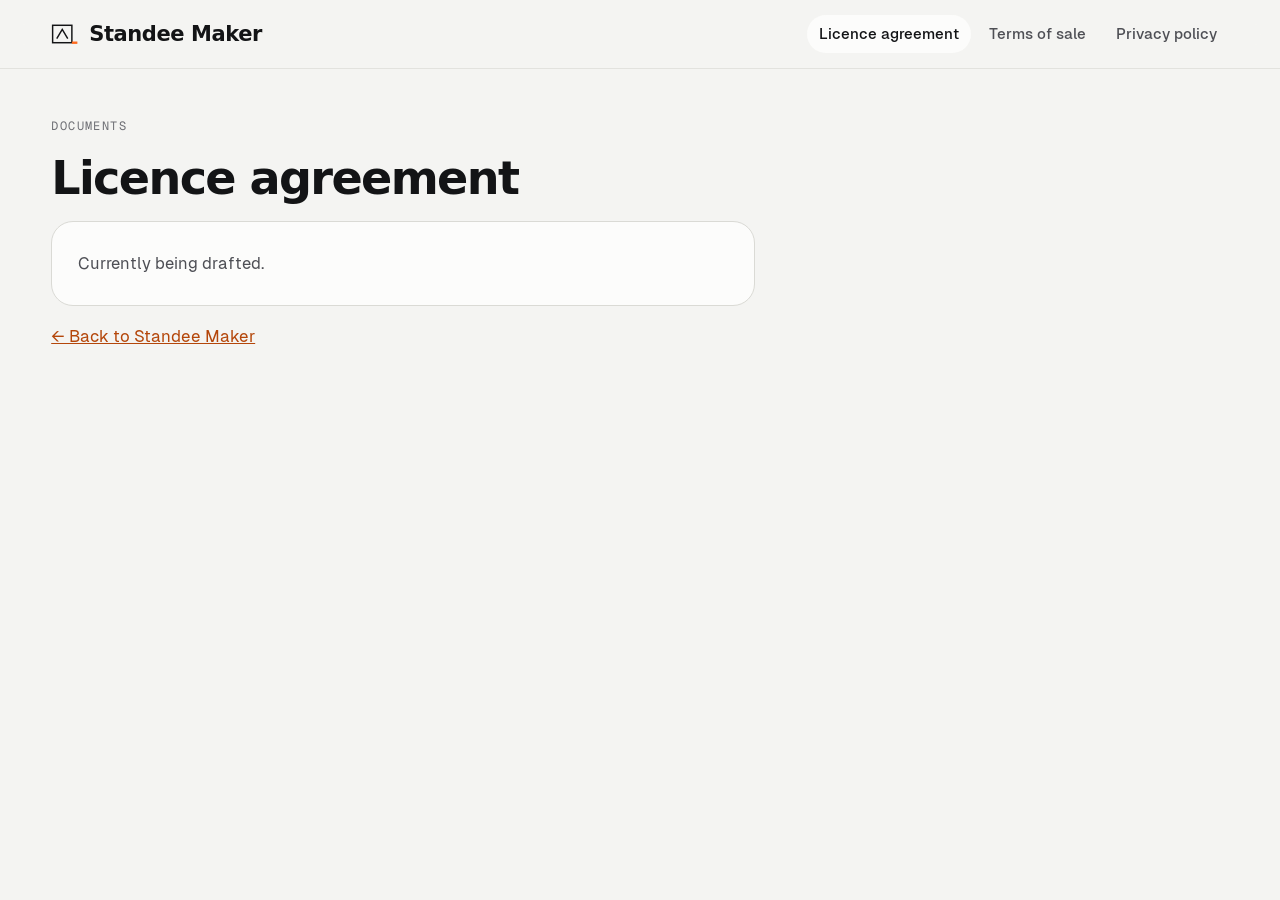
==== commit 18abc09f: "Sito da PNG-Stand-Maker @ 1035b2b" ====
--- a/legal/licence.html
+++ b/legal/licence.html
@@ -14,7 +14,7 @@
     <a class="brand" href="../index.html">
       <svg class="mark" viewBox="0 0 30 24" aria-hidden="true">
         <rect x="1.5" y="2.5" width="21" height="19" fill="none" stroke="currentColor" stroke-width="1.6"/>
-        <path d="M22.5 21.5 L28.5 21.5" stroke="var(--amber)" stroke-width="2.6"/>
+        <path d="M22.5 21.5 L28.5 21.5" stroke="var(--accent)" stroke-width="2.6"/>
         <path d="M6 17 L12 7 L18 17" fill="none" stroke="currentColor" stroke-width="1.6"/>
       </svg>
       <span class="name">Standee Maker</span>
--- a/styles.css
+++ b/styles.css
@@ -1,144 +1,159 @@
 /* ===========================================================================
-   Standee Maker - pagina di vendita
-   Il sistema visivo e' quello dell'app: banco da lavoro, cartiglio, ambra.
+   Standee Maker - pagina di vendita, seconda grafica ("la vetrina")
+
+   L'idea: il pezzo stampato e' un oggetto da collezione, e lo si mostra come
+   tale, su un palco scuro con una luce sola (.stage). I disegni 2D stanno
+   invece su carta bianca con gli angoli di una carta da gioco (.paper): la
+   line art nera deve restare su bianco in tutti e due i temi, e la carta e'
+   anche meta' del perche' lo stand esiste.
+
+   Regola degli angoli, una sola e ovunque:
+     palchi, pannelli e modali   --r-lg (22px)
+     carte e schermate           --r-md (14px)
+     campi e piccoli riquadri    --r-sm (10px)
+     tutto cio' che si preme     a pillola (999px)
+
+   La grafica precedente ("banco da lavoro") e' nel tag git `site-classic`.
    Tutti i colori passano dai token qui sotto: niente letterali nei componenti.
    ========================================================================= */
 
 :root{
   /* superfici */
-  --bench:#e6e3da;          /* il banco: grigio caldo, tirato verso l'oliva */
-  --sheet:#fbfaf7;          /* il foglio appoggiato sopra */
-  --mount:#f1eee7;          /* il passepartout dietro le immagini */
-  --paper:#ffffff;          /* i pannelli d'artwork: bianchi in entrambi i temi */
-  --paper-ink:#2a2c30;
-  --paper-soft:#8c8880;
-  --slab:#1b1e22;           /* il piano scuro: la card Commercial */
-  --slab-ink:#f2f0ea;
-  --slab-soft:#9d9a92;
-  --slab-rule:#32363b;
-
-  /* segni */
-  --rule:#d2cdc2;
-  --rule-soft:#e2ddd3;
-  --ink:#15171a;
-  --ink-soft:#716e67;
-
-  /* ambra */
-  --amber:#cf7d1f;
-  --amber-ink:#8a4f10;
-  --amber-veil:#f5eade;
-
-  /* azione */
-  --cta-bg:#8a4f10;
-  --cta-ink:#fdfcf9;
-  --cta-bg-hover:#6f3f0c;
-
-  --shadow:0 1px 0 rgba(21,23,26,.05);
-  --shadow-lift:0 12px 30px -18px rgba(21,23,26,.5);
-
-  /* i segni del tutorial: stanno sopra schermate chiare in tutti e due i
-     temi, come --paper, e quindi non cambiano col tema scuro */
-  --note:#d27a16;
+  --bg:#f4f4f2;             /* la pagina: grigio neutro, ne' crema ne' azzurro */
+  --bg-2:#ebebe7;           /* le fasce a tutta larghezza, un tono sotto */
+  --surface:#fcfcfb;        /* pannelli e card */
+  --line:#dadad5;
+  --line-soft:#e6e6e2;
+  --ink:#131416;
+  --ink-2:#4e4f55;
+  --ink-3:#6e6f75;
+
+  /* l'accento: l'arancio del filamento, lo stesso dei pulsanti nell'app */
+  --accent:#ff6a1f;
+  --on-accent:#1c0d03;      /* testo sopra l'accento: scuro, perche' il bianco non passa AA */
+  --accent-hover:#ff8240;
+  --accent-text:#b4460a;    /* l'accento quando e' testo sul fondo chiaro */
+  --accent-soft:#ffe9dc;
+
+  /* la carta dei disegni: bianca in tutti e due i temi */
+  --paper:#ffffff;
+  --paper-line:#e4e4e0;
+  --paper-ink:#46474c;
+
+  /* il palco: scuro in tutti e due i temi, e' la vetrina del pezzo */
+  --stage-hi:#2e3036;
+  --stage-lo:#121316;
+  --stage-ink:#f2f2ef;
+  --stage-ink-2:#a9aab1;
+  --stage-line:rgba(255,255,255,.09);
+
+  --shadow:0 1px 2px rgba(19,20,22,.05),0 8px 24px -14px rgba(19,20,22,.22);
+  --shadow-lift:0 2px 4px rgba(19,20,22,.05),0 28px 60px -28px rgba(19,20,22,.45);
+
+  /* i segni del tutorial stanno sopra schermate chiare in tutti e due i temi */
+  --note:#f0620f;
   --note-ink:#ffffff;
   --note-halo:rgba(255,255,255,.92);
-  --note-veil:rgba(22,24,28,.34);
-
-  --display:"Barlow Condensed","Franklin Gothic Demi","Arial Narrow",sans-serif;
-  --text:"Barlow","Segoe UI",system-ui,sans-serif;
-  --mono:"IBM Plex Mono",Consolas,"Cascadia Mono",monospace;
-
-  --measure:1320px;
-  --gutter:clamp(20px,4vw,48px);
-
-  /* la carta millimetrata sotto i disegni: sta sul bianco di --paper, quindi
-     non cambia col tema, come lui */
-  --grid-minor:rgba(42,44,48,.045);
-  --grid-major:rgba(207,125,31,.16);
+  --note-veil:rgba(18,19,22,.36);
+
+  --display:"Bricolage Grotesque","Segoe UI",system-ui,sans-serif;
+  --text:"Geist","Segoe UI",system-ui,sans-serif;
+  --mono:"Geist Mono",Consolas,"Cascadia Mono",monospace;
+
+  --r-lg:22px;
+  --r-md:14px;
+  --r-sm:10px;
+
+  /* sui 2560 la pagina cresce con lo schermo: a misura fissa era una
+     colonna stretta in mezzo al vuoto */
+  --measure:clamp(1400px,80vw,2080px);
+  --gutter:clamp(16px,4vw,56px);
+  --sec:clamp(96px,10vw,168px);
+  --bar:68px;
 }
 
 @media (prefers-color-scheme:dark){
   :root:not([data-theme="light"]){
-    --bench:#17181a;
-    --sheet:#202225;
-    --mount:#2a2c30;
-    --slab:#0f1113;
-    --slab-ink:#f0eee9;
-    --slab-soft:#9a978f;
-    --slab-rule:#282c31;
-    --rule:#35383d;
-    --rule-soft:#2a2c30;
-    --ink:#f0eee9;
-    --ink-soft:#9a978f;
-    --amber:#e6a052;
-    --amber-ink:#e6a052;
-    --amber-veil:#2b251c;
-    --cta-bg:#e6a052;
-    --cta-ink:#1a1611;
-    --cta-bg-hover:#f0b268;
-    --shadow:0 1px 0 rgba(0,0,0,.35);
-    --shadow-lift:0 12px 30px -18px rgba(0,0,0,.8);
+    --bg:#0e0f11;
+    --bg-2:#141518;
+    --surface:#18191c;
+    --line:#2b2d31;
+    --line-soft:#212226;
+    --ink:#efefec;
+    --ink-2:#aeafb5;
+    --ink-3:#8b8c92;
+    --accent:#ff7a33;
+    --accent-hover:#ff9152;
+    --accent-text:#ff9a5c;
+    --accent-soft:#2b1b11;
+    --stage-hi:#2a2c32;
+    --stage-lo:#131417;
+    --stage-line:rgba(255,255,255,.08);
+    --shadow:0 1px 2px rgba(0,0,0,.4),0 8px 24px -14px rgba(0,0,0,.7);
+    --shadow-lift:0 2px 4px rgba(0,0,0,.4),0 30px 60px -28px rgba(0,0,0,.9);
   }
 }
 :root[data-theme="dark"]{
-  --bench:#17181a;
-  --sheet:#202225;
-  --mount:#2a2c30;
-  --slab:#0f1113;
-  --slab-ink:#f0eee9;
-  --slab-soft:#9a978f;
-  --slab-rule:#282c31;
-  --rule:#35383d;
-  --rule-soft:#2a2c30;
-  --ink:#f0eee9;
-  --ink-soft:#9a978f;
-  --amber:#e6a052;
-  --amber-ink:#e6a052;
-  --amber-veil:#2b251c;
-  --cta-bg:#e6a052;
-  --cta-ink:#1a1611;
-  --cta-bg-hover:#f0b268;
-  --shadow:0 1px 0 rgba(0,0,0,.35);
-  --shadow-lift:0 12px 30px -18px rgba(0,0,0,.8);
+  --bg:#0e0f11;
+  --bg-2:#141518;
+  --surface:#18191c;
+  --line:#2b2d31;
+  --line-soft:#212226;
+  --ink:#efefec;
+  --ink-2:#aeafb5;
+  --ink-3:#8b8c92;
+  --accent:#ff7a33;
+  --accent-hover:#ff9152;
+  --accent-text:#ff9a5c;
+  --accent-soft:#2b1b11;
+  --stage-hi:#2a2c32;
+  --stage-lo:#131417;
+  --stage-line:rgba(255,255,255,.08);
+  --shadow:0 1px 2px rgba(0,0,0,.4),0 8px 24px -14px rgba(0,0,0,.7);
+  --shadow-lift:0 2px 4px rgba(0,0,0,.4),0 30px 60px -28px rgba(0,0,0,.9);
 }
 
 /* ------------------------------------------------------------------ font */
 /* In casa, non da Google Fonts: nessun indirizzo IP a terzi all'apertura
-   della pagina. Solo il sottoinsieme latino; le licenze (OFL) sono accanto. */
-@font-face{font-family:"Barlow Condensed";font-weight:600;font-style:normal;font-display:swap;src:url(assets/fonts/barlow-condensed-600.woff2) format("woff2")}
-@font-face{font-family:"Barlow";font-weight:400;font-style:normal;font-display:swap;src:url(assets/fonts/barlow-400.woff2) format("woff2")}
-@font-face{font-family:"Barlow";font-weight:500;font-style:normal;font-display:swap;src:url(assets/fonts/barlow-500.woff2) format("woff2")}
-@font-face{font-family:"Barlow";font-weight:600;font-style:normal;font-display:swap;src:url(assets/fonts/barlow-600.woff2) format("woff2")}
-@font-face{font-family:"IBM Plex Mono";font-weight:400;font-style:normal;font-display:swap;src:url(assets/fonts/ibm-plex-mono-400.woff2) format("woff2")}
+   della pagina. Solo il sottoinsieme latino; le licenze (OFL) sono accanto.
+   Bricolage e' variabile anche nella dimensione ottica: grande si stringe e
+   prende carattere, piccolo si apre e resta leggibile, da solo. */
+@font-face{font-family:"Bricolage Grotesque";font-weight:200 800;font-style:normal;font-display:swap;src:url(assets/fonts/bricolage-grotesque-var.woff2) format("woff2-variations"),url(assets/fonts/bricolage-grotesque-var.woff2) format("woff2")}
+@font-face{font-family:"Geist";font-weight:400;font-style:normal;font-display:swap;src:url(assets/fonts/geist-sans-latin-400-normal.woff2) format("woff2")}
+@font-face{font-family:"Geist";font-weight:500;font-style:normal;font-display:swap;src:url(assets/fonts/geist-sans-latin-500-normal.woff2) format("woff2")}
+@font-face{font-family:"Geist";font-weight:600;font-style:normal;font-display:swap;src:url(assets/fonts/geist-sans-latin-600-normal.woff2) format("woff2")}
+@font-face{font-family:"Geist Mono";font-weight:400;font-style:normal;font-display:swap;src:url(assets/fonts/geist-mono-latin-400-normal.woff2) format("woff2")}
+@font-face{font-family:"Geist Mono";font-weight:500;font-style:normal;font-display:swap;src:url(assets/fonts/geist-mono-latin-500-normal.woff2) format("woff2")}
 
 /* ------------------------------------------------------------------ base */
 *{box-sizing:border-box}
-html{scroll-behavior:smooth;scroll-padding-top:72px}
-/* overflow-x:clip e non hidden: la barra in alto resta sticky. Serve alla
-   fascia a tutta larghezza degli esempi, che sborda di proposito. */
+html{scroll-behavior:smooth;scroll-padding-top:calc(var(--bar) + 12px)}
+/* overflow-x:clip e non hidden: la barra in alto resta sticky, e le fasce a
+   tutta larghezza possono sbordare di proposito. */
 body{
   margin:0;overflow-x:clip;
-  background:var(--bench);
+  background:var(--bg);
   color:var(--ink);
   font-family:var(--text);
-  font-size:clamp(16.5px,.8rem + .3vw,19px);
+  font-size:clamp(16px,.85rem + .25vw,20px);
   line-height:1.6;
   -webkit-font-smoothing:antialiased;
 }
 img{max-width:100%}
-a{color:var(--amber-ink)}
-:focus-visible{outline:2px solid var(--amber);outline-offset:3px}
+a{color:var(--accent-text)}
+:focus-visible{outline:2px solid var(--accent);outline-offset:3px}
 
 .wrap{max-width:calc(var(--measure) + 2 * var(--gutter));margin:0 auto;padding-inline:var(--gutter)}
 
-h1,h2,h3{font-family:var(--display);font-weight:600;letter-spacing:.005em;margin:0}
-h1{font-size:clamp(44px,5vw,88px);line-height:1;letter-spacing:-.005em;text-wrap:balance}
+h1,h2,h3{font-family:var(--display);font-optical-sizing:auto;margin:0;text-wrap:balance}
+h1{font-size:clamp(44px,5.3vw,116px);font-weight:700;line-height:1.02;letter-spacing:-.035em}
 /* il titolo delle pagine legali: un h1, ma della misura di una sezione */
-h1.as-section{font-size:clamp(30px,3.6vw,44px);line-height:1.08}
-h2{font-size:clamp(32px,3.3vw,56px);line-height:1.04;text-wrap:balance}
-h3{font-size:clamp(22px,1.5vw,27px);line-height:1.15}
+h1.as-section{font-size:clamp(32px,3.6vw,52px);line-height:1.06}
+h2{font-size:clamp(34px,3.7vw,80px);font-weight:700;line-height:1.04;letter-spacing:-.03em}
+h3{font-size:clamp(20px,1.45vw,25px);font-weight:600;line-height:1.2;letter-spacing:-.012em}
 p{margin:0;text-wrap:pretty}             /* niente parola sola sull'ultima riga */
-.mm{font-family:var(--mono);font-variant-numeric:tabular-nums;font-size:.92em}
-em{font-style:normal;color:var(--amber-ink);font-weight:500}
+.mm{font-family:var(--mono);font-variant-numeric:tabular-nums;font-size:.9em}
+em{font-style:normal;color:var(--accent-text);font-weight:600}
 b{font-weight:600}
 
 /* le icone (Lucide, come nell'app): un tratto solo, che segue il colore del testo */
@@ -146,302 +161,413 @@
 
 /* sopravvive solo nelle pagine legali (make_legal.py) */
 .eyebrow{
-  font-family:var(--mono);font-size:11.5px;letter-spacing:.14em;text-transform:uppercase;
-  color:var(--ink-soft);display:flex;align-items:center;gap:12px;margin:0;
-}
-.eyebrow::after{content:"";flex:1;height:1px;background:var(--rule)}
+  font-family:var(--mono);font-size:12px;letter-spacing:.12em;text-transform:uppercase;
+  color:var(--ink-3);margin:0;
+}
 
 /* le sezioni: titolo e una riga, poi il contenuto */
-.sec{padding-block:clamp(88px,9vw,150px) 0}
-.sec-head{display:flex;flex-direction:column;gap:14px;max-width:760px;margin-bottom:clamp(36px,3.5vw,56px)}
-.sec-head p{font-size:clamp(18px,1.25vw,21px);color:var(--ink-soft);text-wrap:balance}
-
-/* una fascia a tutta larghezza, un tono sopra il banco: rompe la sequenza di
-   sezioni uguali senza cambiare tema */
-.band{position:relative;margin-top:clamp(88px,9vw,150px);padding-bottom:clamp(88px,9vw,150px)}
+.sec{padding-top:var(--sec)}
+.sec-head{display:flex;flex-direction:column;gap:16px;margin-bottom:clamp(40px,4vw,80px);max-width:46em}
+.sec-head p{font-size:clamp(17px,1.2vw,24px);color:var(--ink-2);max-width:36em}
+.sec-head.center{margin-inline:auto;text-align:center;align-items:center}
+
+/* una fascia a tutta larghezza, un tono sotto la pagina */
+.band{position:relative;margin-top:var(--sec);padding-bottom:var(--sec)}
 .band::before{
   content:"";position:absolute;inset:0 calc(50% - 50vw);z-index:-1;
-  background:var(--sheet);border-block:1px solid var(--rule);
-}
-.band + .sec{padding-top:clamp(88px,9vw,150px)}
-
-/* la carta millimetrata: righe di 1 mm e di 1 cm (a 8 px il mm, come svg2stl) */
-.graph{
-  background-color:var(--paper);
-  background-image:
-    linear-gradient(var(--grid-major) 1px,transparent 1px),
-    linear-gradient(90deg,var(--grid-major) 1px,transparent 1px),
-    linear-gradient(var(--grid-minor) 1px,transparent 1px),
-    linear-gradient(90deg,var(--grid-minor) 1px,transparent 1px);
-  background-size:80px 80px,80px 80px,8px 8px,8px 8px;
-  background-position:-1px -1px;
-}
-/* le viste del pezzo hanno il fondo bianco: moltiplicato, il bianco sparisce e
-   la carta si vede attraverso */
-.graph img{mix-blend-mode:multiply}
+  background:var(--bg-2);
+}
+.band + .sec{padding-top:var(--sec)}
+
+/* il palco: la luce viene dall'alto, un po' davanti. Scuro in tutti e due i
+   temi, perche' e' la vetrina del pezzo e non una sezione della pagina. */
+.stage{
+  position:relative;isolation:isolate;overflow:hidden;
+  background:
+    radial-gradient(90% 70% at 50% 34%,var(--stage-hi),transparent 72%),
+    var(--stage-lo);
+  color:var(--stage-ink);
+  border:1px solid var(--stage-line);border-radius:var(--r-lg);
+}
+/* la carta: bianca, con l'angolo di una carta da gioco */
+.paper{
+  background:var(--paper);border:1px solid var(--paper-line);border-radius:var(--r-md);
+  overflow:hidden;
+}
 
 /* entrano quando arrivano in vista (main.js mette .reveal solo a quelle ancora sotto) */
-.reveal{opacity:0;transform:translateY(14px);transition:opacity .6s cubic-bezier(.16,1,.3,1),transform .6s cubic-bezier(.16,1,.3,1)}
+.reveal{opacity:0;transform:translateY(18px);transition:opacity .7s cubic-bezier(.16,1,.3,1),transform .7s cubic-bezier(.16,1,.3,1)}
 .reveal.in{opacity:1;transform:none}
 
 /* -------------------------------------------------------------- pulsanti */
 .btn{
   display:inline-flex;align-items:center;justify-content:center;gap:10px;
-  font-family:var(--display);font-weight:600;font-size:19px;letter-spacing:.015em;white-space:nowrap;
-  padding:13px 24px 14px;border:1px solid transparent;border-radius:2px;
-  background:var(--cta-bg);color:var(--cta-ink);cursor:pointer;line-height:1.2;
-  transition:background .18s,border-color .18s,transform .18s;text-decoration:none;
-}
-.btn:hover{background:var(--cta-bg-hover)}
-.btn:active{transform:translateY(1px)}
-.btn-ghost{background:none;color:var(--ink);border-color:var(--rule)}
-.btn-ghost:hover{background:var(--amber-veil);border-color:var(--amber)}
-.btn-s{font-size:16.5px;padding:8px 16px 9px}
+  font-family:var(--text);font-weight:600;font-size:16.5px;letter-spacing:-.005em;white-space:nowrap;
+  padding:13px 24px;border:1px solid transparent;border-radius:999px;
+  background:var(--accent);color:var(--on-accent);cursor:pointer;line-height:1.2;
+  transition:background .2s,border-color .2s,transform .2s cubic-bezier(.16,1,.3,1),box-shadow .2s;
+  text-decoration:none;
+}
+.btn:hover{background:var(--accent-hover);transform:translateY(-1px)}
+.btn:active{transform:scale(.98)}
+.btn-ghost{background:transparent;color:var(--ink);border-color:var(--line)}
+.btn-ghost:hover{background:var(--surface);border-color:var(--ink-3)}
+.btn-s{font-size:15px;padding:9px 18px}
 .btn-block{width:100%}
+/* sopra il palco scuro il fantasma prende i colori del palco */
+.stage .btn-ghost{color:var(--stage-ink);border-color:rgba(255,255,255,.2)}
+.stage .btn-ghost:hover{background:rgba(255,255,255,.08);border-color:rgba(255,255,255,.4)}
 
 /* ------------------------------------------------------------ intestazione */
 .topbar{
-  position:sticky;top:0;z-index:20;background:var(--bench);
-  border-bottom:1px solid var(--rule);
+  position:sticky;top:0;z-index:20;
+  background:color-mix(in srgb,var(--bg) 82%,transparent);
+  -webkit-backdrop-filter:saturate(1.4) blur(14px);backdrop-filter:saturate(1.4) blur(14px);
+  border-bottom:1px solid color-mix(in srgb,var(--line) 70%,transparent);
+}
+@supports not (background:color-mix(in srgb,red 50%,blue)){
+  .topbar{background:var(--bg)}
 }
 .topbar-in{
-  max-width:calc(var(--measure) + 2 * var(--gutter));margin:0 auto;padding:10px var(--gutter);min-height:64px;
+  max-width:calc(var(--measure) + 2 * var(--gutter));margin:0 auto;padding:0 var(--gutter);min-height:var(--bar);
   display:flex;align-items:center;gap:16px;
 }
 .brand{display:flex;align-items:center;gap:10px;text-decoration:none;color:inherit}
 .mark{width:28px;height:22px;flex:none}
-.brand .name{font-family:var(--display);font-weight:600;font-size:23px;line-height:1}
-.topnav{display:flex;gap:28px;margin-left:auto}
+.brand .name{font-family:var(--display);font-weight:700;font-size:21px;letter-spacing:-.02em;line-height:1;white-space:nowrap}
+.topnav{display:flex;gap:6px;margin-left:auto}
 .topnav a{
-  font-size:16px;color:var(--ink-soft);text-decoration:none;
-  border-bottom:1px solid transparent;padding-bottom:1px;
-}
-.topnav a:hover{color:var(--ink);border-bottom-color:var(--amber)}
+  font-size:15px;font-weight:500;color:var(--ink-2);text-decoration:none;
+  padding:7px 12px;border-radius:999px;transition:color .2s,background .2s;
+}
+.topnav a:hover{color:var(--ink);background:var(--surface)}
 .topbar .btn{margin-left:8px}
-@media (max-width:820px){
+@media (max-width:860px){
   .topnav{display:none}
   .topbar .btn{margin-left:auto}
 }
+@media (max-width:420px){
+  .brand .name{font-size:18px}
+  .topbar .btn-s{font-size:14px;padding:8px 14px}
+}
 
 /* -------------------------------------------------------------------- hero */
-/* la hero riempie lo schermo meno la striscia dei fatti, che deve stare in vista */
 .hero{
-  display:grid;grid-template-columns:minmax(0,1fr) minmax(0,1.1fr);
-  gap:clamp(40px,4.5vw,88px);align-items:center;padding-block:clamp(32px,4vh,64px);
-  min-height:min(calc(100dvh - 64px - 88px),900px);
-}
-.hero-copy{display:flex;flex-direction:column;gap:clamp(22px,2vw,32px);align-items:flex-start}
-.hero-sub{font-size:clamp(19px,1.45vw,24px);line-height:1.45;color:var(--ink-soft);max-width:27em}
-.hero-cta{display:flex;flex-wrap:wrap;gap:12px;margin-top:6px}
-.hero-cta .btn{font-size:clamp(19px,1.3vw,21px);padding:15px 28px 16px}
-
-/* il pezzo (o la sua foto) su un foglio bianco, come in studio: bianco in tutti
-   e due i temi, perche' la figura non deve cambiare colore col tema */
-.hero-art{
-  position:relative;height:clamp(420px,calc(100dvh - 64px - 88px - 80px),780px);
-  border:1px solid var(--rule);border-radius:2px;box-shadow:var(--shadow-lift);overflow:hidden;
-}
-.hero-art>img{width:100%;height:100%;object-fit:cover;display:block}
+  display:grid;grid-template-columns:minmax(0,5fr) minmax(0,6fr);
+  gap:clamp(32px,5vw,96px);align-items:center;
+  padding-block:clamp(28px,4vh,56px) clamp(40px,5vh,72px);
+  min-height:min(calc(100dvh - var(--bar) - 84px),940px);
+}
+.hero-copy{display:flex;flex-direction:column;gap:clamp(22px,2vw,30px);align-items:flex-start}
+.hero-sub{font-size:clamp(18px,1.4vw,23px);line-height:1.45;color:var(--ink-2);max-width:26em}
+.hero-cta{display:flex;flex-wrap:wrap;gap:12px;margin-top:8px}
+.hero-cta .btn{font-size:clamp(16.5px,1.1vw,18px);padding:15px 28px}
+
+/* il palco della hero: il pezzo ci sta sopra senza cornice, con la sua ombra */
+.hero-stage{
+  height:clamp(440px,calc(100dvh - var(--bar) - 150px),1040px);
+  box-shadow:var(--shadow-lift);
+}
+/* l'ombra a terra, sotto lo stand */
+.hero-stage::after{
+  content:"";position:absolute;left:50%;bottom:13%;z-index:-1;
+  width:46%;height:7%;transform:translateX(-50%);
+  background:radial-gradient(closest-side,rgba(0,0,0,.55),transparent);
+}
+.hero-stage>img.hero-photo{position:absolute;inset:0;width:100%;height:100%;object-fit:cover;display:block}
 .turn-box{
   position:absolute;inset:0;display:grid;place-items:center;
   cursor:grab;touch-action:pan-y;user-select:none;-webkit-user-select:none;
 }
 .turn-box.grabbing{cursor:grabbing}
-/* le viste hanno molto bianco attorno: un po' piu' alte del riquadro, centrate */
-.turn-box img{
-  position:absolute;left:50%;top:50%;transform:translate(-50%,-50%);
+/* le viste hanno molto vuoto attorno: un po' piu' alte del palco, centrate */
+.turn-box img,.turn-box canvas{
+  position:absolute;left:50%;top:47%;transform:translate(-50%,-50%);
   height:112%;width:auto;max-width:none;display:block;
   -webkit-user-drag:none;pointer-events:none;
 }
-.turn-box:focus-visible{outline-offset:-4px}
+.turn-box canvas{visibility:hidden}
+.turn-box.live canvas{visibility:visible}
+.turn-box.live img{visibility:hidden}      /* il canvas ha disegnato: l'<img> era solo la prima vista */
+.turn-box:focus-visible{outline-offset:-5px;border-radius:var(--r-lg)}
 .turn-tag{
-  position:absolute;left:50%;bottom:14px;transform:translateX(-50%);white-space:nowrap;
-  font-size:13.5px;color:var(--paper-soft);pointer-events:none;transition:opacity .4s;
-}
-.turn-tag::before{content:"\2190\00a0\00a0"}
-.turn-tag::after{content:"\00a0\00a0\2192"}
+  position:absolute;left:50%;bottom:20px;transform:translateX(-50%);white-space:nowrap;
+  display:inline-flex;align-items:center;gap:8px;
+  font-size:13.5px;font-weight:500;color:var(--stage-ink-2);
+  padding:7px 14px 7px 12px;border-radius:999px;
+  background:rgba(255,255,255,.06);border:1px solid var(--stage-line);
+  pointer-events:none;transition:opacity .4s;
+}
+.turn-tag .i{width:15px;height:15px}
 .turn-tag.gone{opacity:0}
+
+/* il disegno di partenza, appoggiato davanti al palco come una carta */
+.hero-card{
+  position:absolute;left:24px;bottom:28px;width:clamp(120px,25%,220px);
+  padding:8px;margin:0;transform:rotate(-4deg);transform-origin:bottom left;
+  box-shadow:0 18px 40px -18px rgba(0,0,0,.7);pointer-events:none;
+}
+.hero-card img{display:block;width:100%;height:auto;aspect-ratio:821/668;object-fit:contain}
+.hero-card figcaption{
+  font-size:12px;font-weight:500;color:var(--paper-ink);padding:6px 4px 0;line-height:1.3;
+}
 
 /* i quattro fatti, subito sotto: una riga, niente scatole */
 .facts{
-  list-style:none;margin:0;padding:22px 0;display:grid;grid-template-columns:repeat(4,minmax(0,1fr));
-  gap:16px 24px;border-block:1px solid var(--rule);
-}
-.facts li{display:flex;align-items:center;gap:12px;font-weight:500;font-size:clamp(16px,1.1vw,18px)}
-.facts .i{width:22px;height:22px;color:var(--amber-ink);stroke-width:1.75}
+  list-style:none;margin:0 auto;padding-block:26px;
+  display:grid;grid-template-columns:repeat(4,minmax(0,1fr));gap:18px 28px;
+  border-top:1px solid var(--line);
+}
+.facts li{display:flex;align-items:center;gap:12px;font-weight:500;font-size:clamp(15px,1vw,17px);color:var(--ink-2)}
+.facts .i{width:20px;height:20px;color:var(--accent-text);stroke-width:1.8}
+
+@media (max-width:960px){
+  .hero{grid-template-columns:minmax(0,1fr);gap:32px;padding-block:28px 40px;min-height:0}
+  .hero-stage{height:clamp(380px,100vw,560px)}
+  .facts{grid-template-columns:repeat(2,minmax(0,1fr))}
+}
+
+/* ------------------------------------------ come funziona: i tre stati */
+/* Su schermo largo: il riquadro resta fermo a sinistra e cambia stato mentre
+   i tre passi scorrono a destra (main.js mette data-step). Stretto: ogni passo
+   ha la sua immagine, e il riquadro fermo sparisce. */
+.how-grid{display:grid;grid-template-columns:minmax(0,7fr) minmax(0,5fr);gap:clamp(40px,6vw,112px)}
+.how-visual{position:sticky;top:calc(var(--bar) + 7vh);align-self:start}
+.how-frame{position:relative;aspect-ratio:5/4;width:min(100%,(100dvh - var(--bar) - 14vh - 30px) * 1.25)}
+.how-layer{
+  position:absolute;inset:0;display:grid;place-items:center;
+  opacity:0;transition:opacity .6s cubic-bezier(.16,1,.3,1),clip-path .9s cubic-bezier(.65,0,.35,1);
+}
+.how-layer.paper img{max-width:84%;max-height:84%;width:auto;height:auto;object-fit:contain}
+/* il tracciato arriva come una passata di scanner, da sinistra */
+.how-layer[data-k="1"]{clip-path:inset(0 100% 0 0);opacity:1}
+.how-frame[data-step="0"] [data-k="0"]{opacity:1}
+.how-frame[data-step="1"] [data-k="0"],.how-frame[data-step="1"] [data-k="1"]{opacity:1}
+.how-frame[data-step="1"] [data-k="1"],.how-frame[data-step="2"] [data-k="1"]{clip-path:inset(0 0 0 0)}
+.how-frame[data-step="2"] [data-k="2"]{opacity:1}
+.how-frame[data-step="2"] [data-k="1"]{opacity:0}
+.how-layer.stage img.still,.how-layer.stage .turn-box img,.how-layer.stage .turn-box canvas{
+  position:absolute;left:50%;top:48%;transform:translate(-50%,-50%);
+  height:122%;width:auto;max-width:none;
+}
+.how-layer.stage::after{
+  content:"";position:absolute;left:50%;bottom:12%;z-index:-1;
+  width:34%;height:7%;transform:translateX(-50%);
+  background:radial-gradient(closest-side,rgba(0,0,0,.55),transparent);
+}
+.how-track{display:flex;gap:8px;margin-top:18px}
+.how-track i{flex:1;height:3px;border-radius:999px;background:var(--line);transition:background .4s}
+.how-track i.on{background:var(--accent)}
+
+.how-steps{list-style:none;margin:0;padding:0}
+.how-step{
+  min-height:68vh;display:flex;flex-direction:column;justify-content:center;gap:14px;
+  opacity:.32;transition:opacity .5s;
+}
+.how-step:first-child{min-height:52vh;justify-content:flex-start;padding-top:8vh}
+.how-step:last-child{min-height:60vh}
+.how-step.on{opacity:1}
+.how-step h3{font-size:clamp(28px,2.6vw,44px);font-weight:700;letter-spacing:-.028em;line-height:1.05}
+.how-step p{font-size:clamp(17px,1.2vw,20px);color:var(--ink-2);max-width:30ch}
+.how-inline{display:none}
 
 @media (max-width:900px){
-  .hero{grid-template-columns:minmax(0,1fr);gap:32px;padding-block:32px 40px;min-height:0}
-  .hero-art{height:clamp(340px,90vw,520px)}
-  .facts{grid-template-columns:repeat(2,minmax(0,1fr))}
-}
-
-/* ------------------------------------------------------- i tre passi */
-.triptych{
-  list-style:none;margin:0;padding:0;
-  display:grid;grid-template-columns:repeat(3,minmax(0,1fr));gap:clamp(48px,4.5vw,72px);align-items:start;
-}
-.trip{position:relative;display:flex;flex-direction:column;gap:10px}
-.trip-art{
-  position:relative;aspect-ratio:4/3;background:var(--paper);border:1px solid var(--rule);
-  border-radius:2px;display:grid;place-items:center;overflow:hidden;margin-bottom:8px;
-}
-.trip-art img{max-width:84%;max-height:84%;width:auto;height:auto;object-fit:contain}
-/* il pezzo che gira, quando la foto gli ha preso la hero */
-.trip-art .turn-box img,.trip-art img.still{
-  position:absolute;left:50%;top:50%;transform:translate(-50%,-50%);
-  height:118%;max-height:none;max-width:none;
-}
-.trip p{font-size:clamp(16px,1.05vw,18px);color:var(--ink-soft);max-width:36ch}
-/* la freccia fra due passi: a meta' altezza del riquadro, che e' 3/4 della
-   larghezza; un margine in percentuale si misura sulla larghezza, per questo 37.5% */
-.trip-join{
-  position:absolute;left:calc(clamp(48px,4.5vw,72px) / -2 - 12px);top:0;margin-top:37.5%;transform:translateY(-50%);
-  width:24px;height:24px;color:var(--amber);
-}
+  .how-grid{grid-template-columns:minmax(0,1fr);gap:0}
+  .how-visual{display:none}
+  .how-step,.how-step:first-child,.how-step:last-child{min-height:0;opacity:1;padding:0 0 56px}
+  .how-step:last-child{padding-bottom:0}
+  .how-inline{display:grid;place-items:center;position:relative;aspect-ratio:5/4;margin:0 0 8px}
+  .how-inline.paper img{max-width:84%;max-height:84%;width:auto;height:auto;object-fit:contain}
+  .how-inline.stage img{position:absolute;left:50%;top:48%;transform:translate(-50%,-50%);height:122%;width:auto;max-width:none}
+}
+
+/* ---------------------------------------------------------------- esempi */
+.ex-show{max-width:1280px;margin:0 auto}
+/* il confronto sta intero nello schermo, e non oltre la misura vera delle
+   immagini (864 px di lato): ingrandite di piu' le linee si sgranano */
+.cmp{margin:0 auto;width:min(100%,1040px,(100dvh - var(--bar) - 190px) * 864 / 711)}
+.cmp-box{
+  position:relative;aspect-ratio:864/711;
+  cursor:ew-resize;touch-action:pan-y;user-select:none;-webkit-user-select:none;
+  box-shadow:var(--shadow-lift);
+}
+.cmp-box img{position:absolute;inset:0;width:100%;height:100%;object-fit:contain;-webkit-user-drag:none;transition:opacity .25s}
+.cmp-box.swap img{opacity:0}
+.cmp-box .b{clip-path:inset(0 var(--r,50%) 0 0)}
+.cmp-bar{position:absolute;top:0;bottom:0;left:var(--p,50%);width:2px;background:var(--accent);transform:translateX(-1px)}
+.cmp-grip{
+  position:absolute;top:50%;left:50%;width:44px;height:44px;transform:translate(-50%,-50%);
+  background:var(--accent);border-radius:50%;display:grid;place-items:center;color:var(--on-accent);
+  box-shadow:0 0 0 4px rgba(255,255,255,.85),0 8px 20px -6px rgba(0,0,0,.4);
+}
+.cmp-grip .i{width:18px;height:18px;stroke-width:2.4}
+.cmp-grip:focus-visible{outline:2px solid var(--ink);outline-offset:4px}
+.cmp-side{
+  position:absolute;top:14px;font-size:12.5px;font-weight:600;color:var(--paper-ink);
+  background:rgba(255,255,255,.88);border:1px solid var(--paper-line);border-radius:999px;padding:3px 11px;
+  pointer-events:none;
+}
+.cmp-side.l{left:14px}
+.cmp-side.r{right:14px}
+
+.ex-picks{
+  display:grid;grid-template-columns:repeat(4,minmax(0,1fr));gap:14px;
+  margin:22px auto 0;max-width:720px;
+}
+.ex-pick{
+  display:flex;flex-direction:column;align-items:center;gap:8px;padding:0;margin:0;
+  background:none;border:0;font:inherit;color:var(--ink-2);cursor:pointer;
+}
+.ex-pick .thumb{
+  width:100%;aspect-ratio:864/711;display:block;padding:6px;
+  transition:border-color .2s,box-shadow .2s,transform .2s cubic-bezier(.16,1,.3,1);
+}
+.ex-pick img{display:block;width:100%;height:100%;object-fit:contain}
+.ex-pick .n{font-size:14.5px;font-weight:600}
+.ex-pick:hover .thumb{transform:translateY(-2px)}
+.ex-pick[aria-selected="true"]{color:var(--ink)}
+.ex-pick[aria-selected="true"] .thumb{border-color:var(--accent);box-shadow:0 0 0 2px var(--accent)}
+.ex-hint{text-align:center;color:var(--ink-3);font-size:15px;margin-top:18px}
+
+@media (max-width:640px){
+  .ex-picks{gap:8px}
+  .ex-pick .n{font-size:12.5px}
+  .cmp-grip{width:38px;height:38px}
+}
+
+/* ------------------------------------------------------- l'app: riquadri */
+.app-show{
+  background:var(--surface);border:1px solid var(--line);border-radius:var(--r-lg);
+  padding:clamp(10px,1.2vw,16px);box-shadow:var(--shadow);
+}
+.app-top{display:flex;flex-wrap:wrap;align-items:center;gap:12px 20px;padding:4px 4px 14px}
+.tabs{display:inline-flex;gap:4px;padding:4px;border-radius:999px;background:var(--bg-2);border:1px solid var(--line-soft)}
+.tab{
+  font-family:var(--text);font-weight:600;font-size:15px;
+  border:0;background:transparent;color:var(--ink-2);
+  padding:8px 18px;border-radius:999px;cursor:pointer;line-height:1.2;
+  transition:color .2s,background .2s,box-shadow .2s;
+}
+.tab:hover{color:var(--ink)}
+.tab[aria-selected="true"]{color:var(--ink);background:var(--surface);box-shadow:var(--shadow)}
+.app-top .note{flex:1 1 320px;min-width:0}
+.shot{position:relative;aspect-ratio:1500/920;border-radius:var(--r-md);overflow:hidden;background:var(--paper);border:1px solid var(--line-soft)}
+.shot img{position:absolute;inset:0;width:100%;height:100%;opacity:0;transition:opacity .35s ease}
+.shot img.on{opacity:1}
+.note{font-size:clamp(15px,1vw,17px);color:var(--ink-2);line-height:1.5}
+.note b{color:var(--ink);font-weight:600}
+
+.tiles{display:grid;grid-template-columns:repeat(2,minmax(0,1fr));gap:20px;margin-top:20px}
+.tile{
+  display:flex;flex-direction:column;gap:12px;
+  background:var(--surface);border:1px solid var(--line);border-radius:var(--r-lg);
+  padding:clamp(10px,1.2vw,16px) clamp(10px,1.2vw,16px) 24px;box-shadow:var(--shadow);
+}
+.tile>img{display:block;width:100%;height:auto;border-radius:var(--r-md);border:1px solid var(--line-soft);margin-bottom:6px}
+.tile h3,.tile .note{padding-inline:8px}
+
 @media (max-width:760px){
-  .triptych{grid-template-columns:minmax(0,1fr);gap:48px}
-  .trip-join{left:50%;top:-36px;margin-top:0;transform:translateX(-50%) rotate(90deg)}
-}
-
-/* ------------------------------------------------------- l'app: riquadri */
-.bento{display:grid;grid-template-columns:repeat(2,minmax(0,1fr));gap:20px}
-.cell{
-  display:flex;flex-direction:column;gap:10px;padding:14px 14px 20px;
-  background:var(--sheet);border:1px solid var(--rule);border-radius:2px;box-shadow:var(--shadow);
-}
-.cell>img{display:block;width:100%;height:auto;border:1px solid var(--rule-soft);border-radius:1px;margin-bottom:6px}
-.cell h3{padding-inline:4px}
-.cell .note{padding-inline:4px}
-.cell-wide{grid-column:1 / -1;background:var(--mount);padding:14px 14px 18px}
-.tabs{display:flex;flex-wrap:wrap;gap:6px}
-.tab{
-  font-family:var(--display);font-weight:600;font-size:17px;letter-spacing:.02em;
-  border:1px solid var(--rule);background:var(--sheet);color:var(--ink-soft);
-  padding:6px 16px 7px;border-radius:2px;cursor:pointer;line-height:1.3;
-  transition:color .18s,border-color .18s,background .18s;
-}
-.tab:hover{color:var(--ink)}
-.tab[aria-selected="true"]{color:var(--ink);border-color:var(--amber);background:var(--amber-veil)}
-.shot{position:relative;aspect-ratio:1500/920;border:1px solid var(--rule-soft);border-radius:1px;overflow:hidden;background:var(--paper)}
-.shot img{position:absolute;inset:0;width:100%;height:100%;opacity:0;transition:opacity .3s ease}
-.shot img.on{opacity:1}
-.note{font-size:clamp(16px,1.05vw,18px);color:var(--ink-soft);max-width:72ch;text-wrap:balance}
-.note b{color:var(--ink);font-weight:600}
-
-@media (max-width:760px){
-  .bento{grid-template-columns:minmax(0,1fr)}
-}
-
-/* ---------------------------------------------------------------- esempi */
-.grid{display:grid;grid-template-columns:repeat(4,minmax(0,1fr));gap:18px}
-.cmp{margin:0}
-.cmp-box{
-  position:relative;aspect-ratio:3/4;background:var(--paper);
-  border:1px solid var(--rule);border-radius:2px;overflow:hidden;
-  cursor:ew-resize;touch-action:pan-y;user-select:none;
-}
-.cmp-box img{position:absolute;inset:0;width:100%;height:100%;object-fit:contain;-webkit-user-drag:none}
-.cmp-box .b{clip-path:inset(0 var(--r,50%) 0 0)}
-.cmp-bar{position:absolute;top:0;bottom:0;left:var(--p,50%);width:2px;background:var(--amber);transform:translateX(-1px)}
-.cmp-grip{
-  position:absolute;top:50%;left:50%;width:30px;height:30px;transform:translate(-50%,-50%);
-  background:var(--amber);border-radius:50%;display:grid;place-items:center;color:var(--note-ink);
-}
-.cmp-grip .i{width:16px;height:16px;stroke-width:2.25}
-.cmp-grip:focus-visible{outline:2px solid var(--ink);outline-offset:2px}
-.cmp figcaption{margin-top:10px;font-family:var(--display);font-weight:600;font-size:18px}
-
-@media (max-width:980px){
-  .grid{grid-template-columns:repeat(2,minmax(0,1fr))}
+  .tiles{grid-template-columns:minmax(0,1fr)}
+  .tabs{width:100%}
+  .tab{flex:1}
 }
 
 /* -------------------------------------------------------------- tutorial */
-.split{display:grid;grid-template-columns:minmax(0,7fr) minmax(0,5fr);gap:48px;align-items:center}
-.split-copy{display:flex;flex-direction:column;gap:18px;align-items:flex-start}
-.split-copy p{font-size:clamp(18px,1.25vw,21px);color:var(--ink-soft);text-wrap:balance}
+.cinema{
+  display:grid;grid-template-columns:minmax(0,5fr) minmax(0,7fr);gap:clamp(32px,4vw,72px);align-items:center;
+  padding:clamp(28px,4.5vw,72px);
+  background:
+    radial-gradient(60% 90% at 78% 40%,var(--stage-hi),transparent 70%),
+    var(--stage-lo);
+}
+.cinema-copy{display:flex;flex-direction:column;gap:20px;align-items:flex-start}
+.cinema-copy p{font-size:clamp(17px,1.2vw,20px);color:var(--stage-ink-2)}
+.cinema .btn{margin-top:6px}
 .tour-poster{
   position:relative;display:block;width:100%;cursor:pointer;font:inherit;color:inherit;
-  padding:12px;background:var(--mount);border:1px solid var(--rule);border-radius:2px;box-shadow:var(--shadow-lift);
-}
-.tour-poster img{display:block;width:100%;height:auto;border:1px solid var(--rule-soft);border-radius:1px;transition:filter .25s}
-.tour-poster:hover img{filter:brightness(.92)}
+  padding:0;background:none;border:0;border-radius:var(--r-md);
+}
+.tour-poster img{
+  display:block;width:100%;height:auto;border-radius:var(--r-md);
+  box-shadow:0 30px 70px -30px rgba(0,0,0,.9);transition:filter .3s,transform .5s cubic-bezier(.16,1,.3,1);
+}
+.tour-poster:hover img{filter:brightness(.9);transform:scale(1.01)}
 .tour-play{
   position:absolute;left:50%;top:50%;transform:translate(-50%,-50%);
-  width:76px;height:76px;border-radius:50%;display:grid;place-items:center;
-  background:var(--cta-bg);color:var(--cta-ink);box-shadow:var(--shadow-lift);
-  transition:background .18s,transform .18s;
-}
-.tour-play .i{width:28px;height:28px;margin-left:4px;fill:currentColor}
-.tour-poster:hover .tour-play{background:var(--cta-bg-hover);transform:translate(-50%,-50%) scale(1.05)}
-.tour-poster:active .tour-play{transform:translate(-50%,-50%) scale(.98)}
-
-@media (max-width:860px){
-  .split{grid-template-columns:minmax(0,1fr);gap:28px}
+  width:84px;height:84px;border-radius:50%;display:grid;place-items:center;
+  background:var(--accent);color:var(--on-accent);
+  box-shadow:0 0 0 10px rgba(255,255,255,.14),0 16px 36px -10px rgba(0,0,0,.6);
+  transition:background .2s,transform .3s cubic-bezier(.16,1,.3,1);
+}
+.tour-play .i{width:30px;height:30px;margin-left:4px;fill:currentColor}
+.tour-poster:hover .tour-play{background:var(--accent-hover);transform:translate(-50%,-50%) scale(1.06)}
+.tour-poster:active .tour-play{transform:translate(-50%,-50%) scale(.97)}
+
+@media (max-width:900px){
+  .cinema{grid-template-columns:minmax(0,1fr)}
+  .tour-play{width:68px;height:68px}
 }
 
 /* ---------------------------------------------------------------- prezzi */
-.plans{display:grid;grid-template-columns:repeat(2,minmax(0,1fr));gap:20px;align-items:stretch}
+.plans{display:grid;grid-template-columns:repeat(2,minmax(0,1fr));gap:20px;align-items:stretch;max-width:max(1040px,56vw);margin:0 auto}
 .plan{
-  display:flex;flex-direction:column;gap:14px;padding:30px 28px 28px;
-  background:var(--sheet);border:1px solid var(--rule);border-radius:2px;box-shadow:var(--shadow);
-  transition:transform .25s cubic-bezier(.16,1,.3,1),box-shadow .25s;
-}
-.plan:hover{transform:translateY(-2px);box-shadow:var(--shadow-lift)}
-.plan.dark{background:var(--slab);color:var(--slab-ink);border-color:var(--slab-rule);box-shadow:var(--shadow-lift)}
-.plan-name{font-size:30px;line-height:1}
-.plan-for{font-size:16px;color:var(--ink-soft);margin-top:-6px}
-.plan.dark .plan-for{color:var(--slab-soft)}
-.price{display:flex;align-items:baseline;gap:6px;margin-block:6px 4px}
-.price .fig{font-family:var(--display);font-weight:600;font-size:52px;line-height:1;font-variant-numeric:tabular-nums}
-.price .cur{font-family:var(--display);font-weight:600;font-size:28px;line-height:1}
-.price .once{font-size:14.5px;color:var(--ink-soft);margin-left:6px}
-.plan.dark .price .once{color:var(--slab-soft)}
-.plan ul{list-style:none;margin:0 0 10px;padding:0;display:flex;flex-direction:column;gap:9px;font-size:16px}
-.plan li{display:grid;grid-template-columns:18px 1fr;gap:10px;align-items:start;color:var(--ink-soft)}
-.plan.dark li{color:var(--slab-soft)}
+  position:relative;display:flex;flex-direction:column;gap:14px;padding:clamp(26px,2.4vw,36px);
+  background:var(--surface);border:1px solid var(--line);border-radius:var(--r-lg);box-shadow:var(--shadow);
+}
+/* Commercial: il bordo d'accento, non un colore di fondo diverso per tema */
+.plan.pick-me{border-color:var(--accent);box-shadow:0 0 0 1px var(--accent),var(--shadow-lift)}
+.plan-name{font-size:30px;font-weight:700;letter-spacing:-.025em;line-height:1}
+.plan-for{font-size:16px;color:var(--ink-2);margin-top:-4px}
+.price{display:flex;align-items:baseline;gap:4px;margin-block:10px 6px}
+.price .fig{font-family:var(--display);font-weight:700;font-size:clamp(48px,4vw,60px);letter-spacing:-.035em;line-height:1;font-variant-numeric:tabular-nums}
+.price .cur{font-family:var(--display);font-weight:600;font-size:28px;line-height:1;color:var(--ink-2)}
+.price .once{font-size:14.5px;color:var(--ink-3);margin-left:10px}
+.plan ul{list-style:none;margin:6px 0 12px;padding:18px 0 0;display:flex;flex-direction:column;gap:11px;font-size:16px;border-top:1px solid var(--line-soft)}
+.plan li{display:grid;grid-template-columns:20px 1fr;gap:10px;align-items:start;color:var(--ink-2)}
 .plan li b{color:var(--ink);font-weight:600}
-.plan.dark li b{color:var(--slab-ink)}
-.plan li .i{width:17px;height:17px;margin-top:4px;stroke-width:2.25}
-.plan .tick{color:var(--amber)}
-.plan .cross{color:var(--ink-soft);opacity:.7}
-.plan.dark .cross{color:var(--slab-soft)}
+.plan li .i{width:18px;height:18px;margin-top:3px;stroke-width:2.25}
+.plan .tick{color:var(--accent-text)}
+.plan .cross{color:var(--ink-3)}
 .plan .btn{margin-top:auto}
-.plan.dark .btn-ghost{color:var(--slab-ink);border-color:var(--slab-rule)}
 
 .trialbar{
   display:flex;align-items:center;justify-content:space-between;gap:16px 28px;flex-wrap:wrap;
-  margin-top:20px;padding:20px 24px;border:1px solid var(--rule);border-radius:2px;
-  background:var(--amber-veil);
-}
-.trialbar p{color:var(--ink-soft);max-width:52ch}
+  max-width:max(1040px,56vw);margin:20px auto 0;padding:18px 18px 18px 26px;border-radius:var(--r-lg);
+  background:var(--accent-soft);
+}
+.trialbar p{color:var(--ink-2);max-width:54ch}
 .trialbar p b{color:var(--ink)}
 
 @media (max-width:760px){
   .plans{grid-template-columns:minmax(0,1fr)}
+  .trialbar{padding:20px}
   .trialbar .btn{width:100%}
 }
 
 /* ------------------------------------------------------------------- faq */
-.faq-wrap{display:grid;grid-template-columns:minmax(0,4fr) minmax(0,8fr);gap:48px;align-items:start}
-.faq-side{position:sticky;top:96px;display:flex;flex-direction:column;gap:14px}
-.faq-side p{color:var(--ink-soft);font-size:16px}
-.faq{border-top:1px solid var(--rule)}
-.faq details{border-bottom:1px solid var(--rule)}
+.faq-wrap{display:grid;grid-template-columns:minmax(0,4fr) minmax(0,8fr);gap:clamp(32px,5vw,96px);align-items:start}
+.faq-side{position:sticky;top:calc(var(--bar) + 32px);display:flex;flex-direction:column;gap:16px}
+.faq-side p{color:var(--ink-2);font-size:16px}
+.faq{display:flex;flex-direction:column;gap:10px}
+.faq details{
+  background:var(--surface);border:1px solid var(--line);border-radius:var(--r-md);
+  transition:border-color .2s;
+}
+.faq details[open]{border-color:var(--ink-3)}
 .faq summary{
-  list-style:none;cursor:pointer;padding:18px 36px 18px 2px;position:relative;
-  font-family:var(--display);font-weight:600;font-size:21px;line-height:1.25;
+  list-style:none;cursor:pointer;padding:20px 60px 20px 22px;position:relative;
+  font-family:var(--text);font-weight:600;font-size:clamp(16.5px,1.15vw,18.5px);line-height:1.35;
 }
 .faq summary::-webkit-details-marker{display:none}
 /* il piu' che si chiude in un meno: due trattini, uno dei due ruota */
 .faq summary::before,.faq summary::after{
-  content:"";position:absolute;right:6px;top:50%;width:14px;height:2px;background:var(--amber-ink);
-  transition:transform .25s;
+  content:"";position:absolute;right:24px;top:50%;width:14px;height:2px;border-radius:2px;background:var(--accent-text);
+  transition:transform .3s cubic-bezier(.16,1,.3,1);
 }
 .faq summary::after{transform:rotate(90deg)}
 .faq details[open] summary::after{transform:rotate(0)}
-.faq summary:hover{color:var(--amber-ink)}
-.faq .answer{padding:0 2px 20px;color:var(--ink-soft);font-size:clamp(16px,1.05vw,18px);max-width:64ch}
+.faq summary:hover{color:var(--accent-text)}
+.faq .answer{padding:0 22px 22px;color:var(--ink-2);font-size:clamp(15.5px,1.05vw,17px);max-width:66ch}
 .faq .answer b{color:var(--ink);font-weight:600}
 
 @media (max-width:860px){
@@ -449,128 +575,146 @@
   .faq-side{position:static}
 }
 
+/* -------------------------------------------------------------- chiusura */
+.outro{
+  display:flex;flex-direction:column;align-items:center;text-align:center;gap:20px;
+  padding:clamp(40px,5vw,72px) clamp(20px,4vw,64px) clamp(44px,5vw,80px);
+}
+.outro-art{position:relative;width:clamp(200px,24vw,320px);aspect-ratio:1040/1360;margin:-6% 0 -4%}
+.outro-art img{width:100%;height:100%;display:block}
+.outro-art::after{
+  content:"";position:absolute;left:50%;bottom:17%;z-index:-1;
+  width:56%;height:7%;transform:translateX(-50%);
+  background:radial-gradient(closest-side,rgba(0,0,0,.6),transparent);
+}
+.outro h2{max-width:16ch}
+.outro p{color:var(--stage-ink-2);font-size:clamp(17px,1.2vw,20px);max-width:40ch}
+.outro .btn{margin-top:8px;font-size:17.5px;padding:15px 30px}
+
 /* ---------------------------------------------------------------- footer */
-footer{margin-top:112px;border-top:1px solid var(--rule);padding-block:28px 44px}
+footer{margin-top:clamp(72px,7vw,112px);border-top:1px solid var(--line);padding-block:30px 48px}
 .foot-in{
   max-width:calc(var(--measure) + 2 * var(--gutter));margin:0 auto;padding-inline:var(--gutter);
-  display:flex;flex-wrap:wrap;gap:14px 28px;align-items:baseline;
-  font-size:14.5px;color:var(--ink-soft);
-}
-.foot-in nav{display:flex;flex-wrap:wrap;gap:20px;margin-left:auto}
-.foot-in a{color:var(--ink-soft);text-decoration:none;border-bottom:1px solid var(--rule)}
-.foot-in a:hover{color:var(--ink);border-bottom-color:var(--amber)}
+  display:flex;flex-wrap:wrap;gap:14px 28px;align-items:center;
+  font-size:14.5px;color:var(--ink-3);
+}
+.foot-in .brand .name{font-size:18px;color:var(--ink)}
+.foot-in nav{display:flex;flex-wrap:wrap;gap:6px 22px;margin-left:auto}
+.foot-in nav a{color:var(--ink-2);text-decoration:none}
+.foot-in nav a:hover{color:var(--ink);text-decoration:underline;text-decoration-color:var(--accent);text-underline-offset:4px}
 
 @media (max-width:760px){
-  .sec-head{margin-bottom:28px}
+  .sec-head{margin-bottom:32px}
   .hero-cta{align-self:stretch}
   .hero-cta .btn{flex:1 1 100%}
-  footer{margin-top:80px}
   .foot-in nav{margin-left:0}
 }
 
 /* --------------------------------------------------------------- modali */
 dialog{
-  border:1px solid var(--rule);border-radius:3px;background:var(--sheet);color:var(--ink);
-  padding:0;width:min(560px,calc(100vw - 32px));max-height:min(86vh,760px);
-  box-shadow:0 30px 60px -30px rgba(0,0,0,.6);
+  border:1px solid var(--line);border-radius:var(--r-lg);background:var(--surface);color:var(--ink);
+  padding:0;width:min(560px,calc(100vw - 32px));max-height:min(86vh,780px);
+  box-shadow:0 40px 80px -30px rgba(0,0,0,.6);
   overflow:hidden;              /* scorre il corpo, non la scatola */
 }
-dialog::backdrop{background:rgba(17,18,20,.55)}
+dialog::backdrop{background:rgba(12,13,15,.55);-webkit-backdrop-filter:blur(4px);backdrop-filter:blur(4px)}
+dialog[open]{animation:dlg-in .35s cubic-bezier(.16,1,.3,1)}
+@keyframes dlg-in{from{opacity:0;transform:translateY(12px) scale(.985)}to{opacity:1;transform:none}}
 .dlg{display:flex;flex-direction:column;max-height:inherit}
 .dlg-head{
-  display:flex;align-items:flex-start;gap:14px;padding:20px 20px 14px;
-  border-bottom:1px solid var(--rule-soft);
-}
-.dlg-head .titles{display:flex;flex-direction:column;gap:2px}
-.dlg-head h2{font-size:27px}
-.dlg-head .sub{font-size:14px;color:var(--ink-soft)}
+  display:flex;align-items:flex-start;gap:14px;padding:22px 22px 14px;
+}
+.dlg-head .titles{display:flex;flex-direction:column;gap:3px}
+.dlg-head h2{font-size:28px;letter-spacing:-.025em}
+.dlg-head .sub{font-size:14px;color:var(--ink-3)}
 .dlg-x{
-  margin-left:auto;background:none;border:1px solid var(--rule);border-radius:2px;
-  width:30px;height:30px;flex:none;cursor:pointer;color:var(--ink-soft);
-  display:grid;place-items:center;padding:0;
+  margin-left:auto;background:var(--bg-2);border:0;border-radius:999px;
+  width:34px;height:34px;flex:none;cursor:pointer;color:var(--ink-2);
+  display:grid;place-items:center;padding:0;transition:background .2s,color .2s;
 }
 .dlg-x .i{width:16px;height:16px}
-.dlg-x:hover{background:var(--amber-veil);color:var(--ink)}
+.dlg-x:hover{background:var(--line);color:var(--ink)}
 .dlg-body{
-  padding:18px 20px 20px;overflow:auto;display:flex;flex-direction:column;gap:16px;
+  padding:6px 22px 22px;overflow:auto;display:flex;flex-direction:column;gap:16px;
   scrollbar-width:none;                 /* si scorre, ma la barra non si vede */
   -ms-overflow-style:none;
 }
 .dlg-body::-webkit-scrollbar{width:0;height:0}
-.dlg-body p{font-size:15.5px;color:var(--ink-soft)}
-.dlg-body p b{color:var(--ink);font-weight:500}
+.dlg-body p{font-size:15.5px;color:var(--ink-2)}
+.dlg-body p b{color:var(--ink);font-weight:600}
 .dlg-foot{
-  padding:14px 20px 18px;border-top:1px solid var(--rule-soft);
+  padding:16px 22px 20px;border-top:1px solid var(--line-soft);
   display:flex;flex-direction:column;gap:10px;
 }
 
 .terms{
-  display:grid;grid-template-columns:auto 1fr;gap:8px 14px;
-  font-size:15px;align-items:baseline;
+  display:grid;grid-template-columns:auto 1fr;gap:10px 16px;
+  font-size:15px;align-items:baseline;margin:0;
 }
 .terms dt{font-weight:600;font-size:14.5px;color:var(--ink);white-space:nowrap}
-.terms dd{margin:0;color:var(--ink-soft)}
-.terms dd b{color:var(--ink);font-weight:500}
+.terms dd{margin:0;color:var(--ink-2)}
+.terms dd b{color:var(--ink);font-weight:600}
 
 /* scelta dell'edizione nel modale d'acquisto */
 .picks{display:flex;flex-direction:column;gap:10px}
 .pick{
   display:grid;grid-template-columns:18px 1fr auto;gap:12px;align-items:center;
-  border:1px solid var(--rule);border-radius:2px;padding:13px 15px;cursor:pointer;
-  background:var(--mount);transition:border-color .18s,background .18s;
-}
-.pick:hover{border-color:var(--amber)}
-.pick:has(input:checked){border-color:var(--amber);background:var(--amber-veil)}
-.pick:has(input:focus-visible){outline:2px solid var(--amber);outline-offset:2px}
-.pick input{accent-color:var(--amber);width:16px;height:16px;margin:0}
+  border:1px solid var(--line);border-radius:var(--r-md);padding:14px 16px;cursor:pointer;
+  background:var(--bg);transition:border-color .2s,background .2s;
+}
+.pick:hover{border-color:var(--ink-3)}
+.pick:has(input:checked){border-color:var(--accent);background:var(--accent-soft)}
+.pick:has(input:focus-visible){outline:2px solid var(--accent);outline-offset:2px}
+.pick input{accent-color:var(--accent);width:16px;height:16px;margin:0}
 .pick .who{display:flex;flex-direction:column;gap:1px}
-.pick .who .n{font-family:var(--display);font-weight:600;font-size:20px;line-height:1.15}
-.pick .who .w{font-size:14px;color:var(--ink-soft);line-height:1.3}
-.pick .p{font-family:var(--display);font-weight:600;font-size:22px;font-variant-numeric:tabular-nums;white-space:nowrap}
+.pick .who .n{font-family:var(--display);font-weight:700;font-size:20px;letter-spacing:-.02em;line-height:1.15}
+.pick .who .w{font-size:14px;color:var(--ink-2);line-height:1.35}
+.pick .p{font-family:var(--display);font-weight:700;font-size:22px;letter-spacing:-.02em;font-variant-numeric:tabular-nums;white-space:nowrap}
 
 .callout{
-  border-left:2px solid var(--amber);background:var(--amber-veil);
-  padding:11px 14px;font-size:14.5px;color:var(--ink-soft);
-}
-.callout b{color:var(--ink);font-weight:500}
-.hint{font-size:13.5px;color:var(--ink-soft);text-align:center}
+  border-radius:var(--r-sm);background:var(--accent-soft);
+  padding:12px 15px;font-size:14.5px;color:var(--ink-2);
+}
+.callout b{color:var(--ink);font-weight:600}
+.hint{font-size:13.5px;color:var(--ink-3);text-align:center}
+.btn[aria-disabled="true"]{opacity:.55;cursor:not-allowed;transform:none}
 
 /* -------------------------------------------------------- tutorial: modale */
 /* Il modale: largo quasi quanto la finestra, alto quanto basta alla schermata. */
 dialog.tour{
-  width:min(1360px,calc(100vw - 24px));height:min(92vh,940px);max-height:none;max-width:none;
+  width:min(1400px,calc(100vw - 24px));height:min(92vh,960px);max-height:none;max-width:none;
 }
 .tour .dlg{height:100%;max-height:none}
-.tour .dlg-head{padding:14px 20px 12px}
+.tour .dlg-head{padding:14px 20px 10px}
 .tour .dlg-head h2{font-size:24px}
 
 /* i capitoli come una barra di avanzamento a segmenti, uno per passo */
 .tour-bar{
-  display:grid;grid-template-columns:repeat(var(--chapters,6),minmax(0,1fr));gap:10px;
-  padding:10px 20px 12px;border-bottom:1px solid var(--rule-soft);
+  display:grid;grid-template-columns:repeat(var(--chapters,6),minmax(0,1fr));gap:12px;
+  padding:6px 20px 14px;border-bottom:1px solid var(--line-soft);
 }
 .tour-chap{
-  display:flex;flex-direction:column;gap:6px;align-items:stretch;min-width:0;
+  display:flex;flex-direction:column;gap:7px;align-items:stretch;min-width:0;
   background:none;border:0;padding:0;cursor:pointer;font:inherit;color:inherit;text-align:left;
 }
 .tour-chap .l{
-  font-size:13px;font-weight:500;
-  color:var(--ink-soft);white-space:nowrap;overflow:hidden;text-overflow:ellipsis;
-}
-.tour-chap:hover .l,.tour-chap[aria-current="true"] .l{color:var(--amber-ink)}
+  font-size:13px;font-weight:600;
+  color:var(--ink-3);white-space:nowrap;overflow:hidden;text-overflow:ellipsis;
+}
+.tour-chap:hover .l,.tour-chap[aria-current="true"] .l{color:var(--accent-text)}
 .tour-chap .ticks{display:flex;gap:3px}
-.tour-chap .ticks i{flex:1;height:4px;border-radius:1px;background:var(--rule)}
-.tour-chap .ticks i.done{background:var(--amber)}
-.tour-chap .ticks i.now{background:var(--amber);box-shadow:0 0 0 1.5px var(--sheet),0 0 0 3px var(--amber)}
-
-.tour-body{flex:1;min-height:0;display:grid;grid-template-columns:minmax(0,1fr) 370px}
+.tour-chap .ticks i{flex:1;height:4px;border-radius:999px;background:var(--line)}
+.tour-chap .ticks i.done{background:var(--accent)}
+.tour-chap .ticks i.now{background:var(--accent);box-shadow:0 0 0 1.5px var(--surface),0 0 0 3px var(--accent)}
+
+.tour-body{flex:1;min-height:0;display:grid;grid-template-columns:minmax(0,1fr) 380px}
 .tour-stage{
-  min-height:0;min-width:0;background:var(--mount);padding:18px;
+  min-height:0;min-width:0;background:var(--bg-2);padding:20px;
   display:grid;place-items:center;overflow:hidden;
 }
 .tour-shot{
-  position:relative;background:var(--paper);border:1px solid var(--rule);border-radius:1px;
-  box-shadow:var(--shadow-lift);
+  position:relative;background:var(--paper);border:1px solid var(--line);border-radius:var(--r-sm);
+  box-shadow:var(--shadow-lift);overflow:hidden;
 }
 .tour-shot img{display:block;width:100%;height:100%;transition:opacity .25s}
 .tour-shot img.loading{opacity:0}
@@ -594,27 +738,27 @@
 .tour-todo[hidden],.tour-shot img[hidden]{display:none}
 .tour-todo{
   position:absolute;inset:0;display:grid;place-items:center;padding:24px;text-align:center;
-  background:var(--sheet);border:1px dashed var(--amber);
-  font-family:var(--mono);font-size:12.5px;letter-spacing:.04em;color:var(--ink-soft);
+  background:var(--surface);border:1px dashed var(--accent);
+  font-family:var(--mono);font-size:12.5px;color:var(--ink-2);
 }
 
 .tour-text{
-  min-height:0;overflow:auto;padding:20px 22px 24px;border-left:1px solid var(--rule-soft);
+  min-height:0;overflow:auto;padding:22px 24px 26px;border-left:1px solid var(--line-soft);
   display:flex;flex-direction:column;gap:12px;
 }
-.tour-kicker{font-size:14px;font-weight:600;color:var(--amber-ink)}
-.tour-text h3{font-size:26px;line-height:1.1}
-.tour-lede{font-size:15.5px;color:var(--ink-soft)}
-.tour-lede b,.tour-note b{color:var(--ink);font-weight:500}
+.tour-kicker{font-size:14px;font-weight:600;color:var(--accent-text)}
+.tour-text h3{font-size:27px;font-weight:700;letter-spacing:-.025em;line-height:1.1}
+.tour-lede{font-size:15.5px;color:var(--ink-2)}
+.tour-lede b,.tour-note b{color:var(--ink);font-weight:600}
 .tour-notes{list-style:none;margin:4px 0 0;padding:0;display:flex;flex-direction:column;gap:2px}
 .tour-note{
   display:grid;grid-template-columns:22px 1fr;gap:10px;align-items:start;
-  background:none;border:0;border-left:2px solid transparent;border-radius:0;
-  padding:8px;margin-left:-10px;width:calc(100% + 10px);
-  font:inherit;font-size:14.5px;line-height:1.45;color:var(--ink-soft);text-align:left;cursor:pointer;
-  transition:background .18s,border-color .18s;
-}
-.tour-note:hover,.tour-note.on{background:var(--amber-veil);border-left-color:var(--amber)}
+  background:none;border:0;border-radius:var(--r-sm);
+  padding:9px 10px;margin-left:-10px;width:calc(100% + 10px);
+  font:inherit;font-size:14.5px;line-height:1.45;color:var(--ink-2);text-align:left;cursor:pointer;
+  transition:background .2s;
+}
+.tour-note:hover,.tour-note.on{background:var(--accent-soft)}
 .tour-note .k{
   width:22px;height:22px;border-radius:50%;display:grid;place-items:center;margin-top:-1px;
   background:var(--note);color:var(--note-ink);font-family:var(--mono);font-size:11.5px;font-weight:500;
@@ -622,11 +766,11 @@
 .tour-text .callout{margin-top:6px;font-size:14px}
 
 .tour-foot{
-  display:flex;align-items:center;gap:14px;padding:12px 20px;border-top:1px solid var(--rule-soft);
-}
-.tour-foot .btn{font-size:17px;padding:9px 18px 10px}
+  display:flex;align-items:center;gap:14px;padding:12px 20px;border-top:1px solid var(--line-soft);
+}
+.tour-foot .btn{font-size:15.5px;padding:10px 20px}
 .tour-foot .btn[disabled]{opacity:.4;cursor:default;pointer-events:none}
-.tour-count{margin-inline:auto;font-size:14px;color:var(--ink-soft);font-variant-numeric:tabular-nums}
+.tour-count{margin-inline:auto;font-family:var(--mono);font-size:13.5px;color:var(--ink-3);font-variant-numeric:tabular-nums}
 
 @media (max-width:980px){
   .tour-body{grid-template-columns:minmax(0,1fr) 310px}
@@ -636,37 +780,37 @@
   dialog.tour{height:calc(100dvh - 24px)}
   .tour-body{display:block;overflow:auto}
   .tour-stage{padding:10px;overflow:visible}
-  .tour-text{border-left:0;border-top:1px solid var(--rule-soft);overflow:visible;padding:16px 16px 20px}
+  .tour-text{border-left:0;border-top:1px solid var(--line-soft);overflow:visible;padding:16px 16px 20px}
   .tour-text h3{font-size:23px}
 }
 @media (max-width:640px){
-  .tour-bar{gap:5px;padding:8px 16px 10px}
+  .tour-bar{gap:5px;padding:6px 16px 10px}
   .tour-chap .l{display:none}
-  .tour .dlg-head{padding:12px 16px 10px}
+  .tour .dlg-head{padding:12px 16px 8px}
   .tour-foot{padding:10px 16px}
-  .tour-foot .btn{padding:8px 13px 9px;font-size:16px}
+  .tour-foot .btn{padding:9px 14px;font-size:15px}
 }
 
 /* --------------------------------------------------------- pagine legali */
 /* Il testo e' quello di legal/*.txt, a spaziatura fissa com'e' scritto. */
-.legal{display:flex;flex-direction:column;gap:18px;padding-block:40px 64px}
+.legal{display:flex;flex-direction:column;gap:18px;padding-block:48px 72px}
 .legal-text{
   white-space:pre-wrap;overflow-wrap:anywhere;font-family:var(--mono);font-size:13.5px;
-  line-height:1.6;color:var(--ink);background:var(--sheet);border:1px solid var(--rule);
-  border-radius:2px;padding:24px 22px;max-width:86ch;
-}
-.legal-text b{font-weight:500;color:var(--amber-ink)}
-.legal-pending{font-family:var(--text);font-size:16.5px;color:var(--ink-soft)}
-.legal-nav a[aria-current="page"]{color:var(--ink);border-bottom-color:var(--amber)}
+  line-height:1.65;color:var(--ink);background:var(--surface);border:1px solid var(--line);
+  border-radius:var(--r-lg);padding:28px 26px;max-width:88ch;
+}
+.legal-text b{font-weight:500;color:var(--accent-text)}
+.legal-pending{font-family:var(--text);font-size:16.5px;color:var(--ink-2)}
+.legal-nav a[aria-current="page"]{color:var(--ink);background:var(--surface)}
 @media (max-width:760px){
-  .legal-nav{display:flex;gap:14px;margin-left:0}
-  .legal .topbar-in,.topbar-in:has(.legal-nav){flex-wrap:wrap}
-  .legal-text{font-size:12.5px;padding:16px 14px}
+  .legal-nav{display:flex;gap:2px;margin-left:0}
+  .legal .topbar-in,.topbar-in:has(.legal-nav){flex-wrap:wrap;padding-block:8px}
+  .legal-text{font-size:12.5px;padding:18px 14px}
 }
 
 /* ------------------------------------------------------------- movimento */
 @media (prefers-reduced-motion:reduce){
   html{scroll-behavior:auto}
-  *{transition-duration:.01ms!important;animation-duration:.01ms!important}
+  *,*::before,*::after{transition-duration:.01ms!important;animation-duration:.01ms!important}
   .reveal{opacity:1;transform:none}
 }
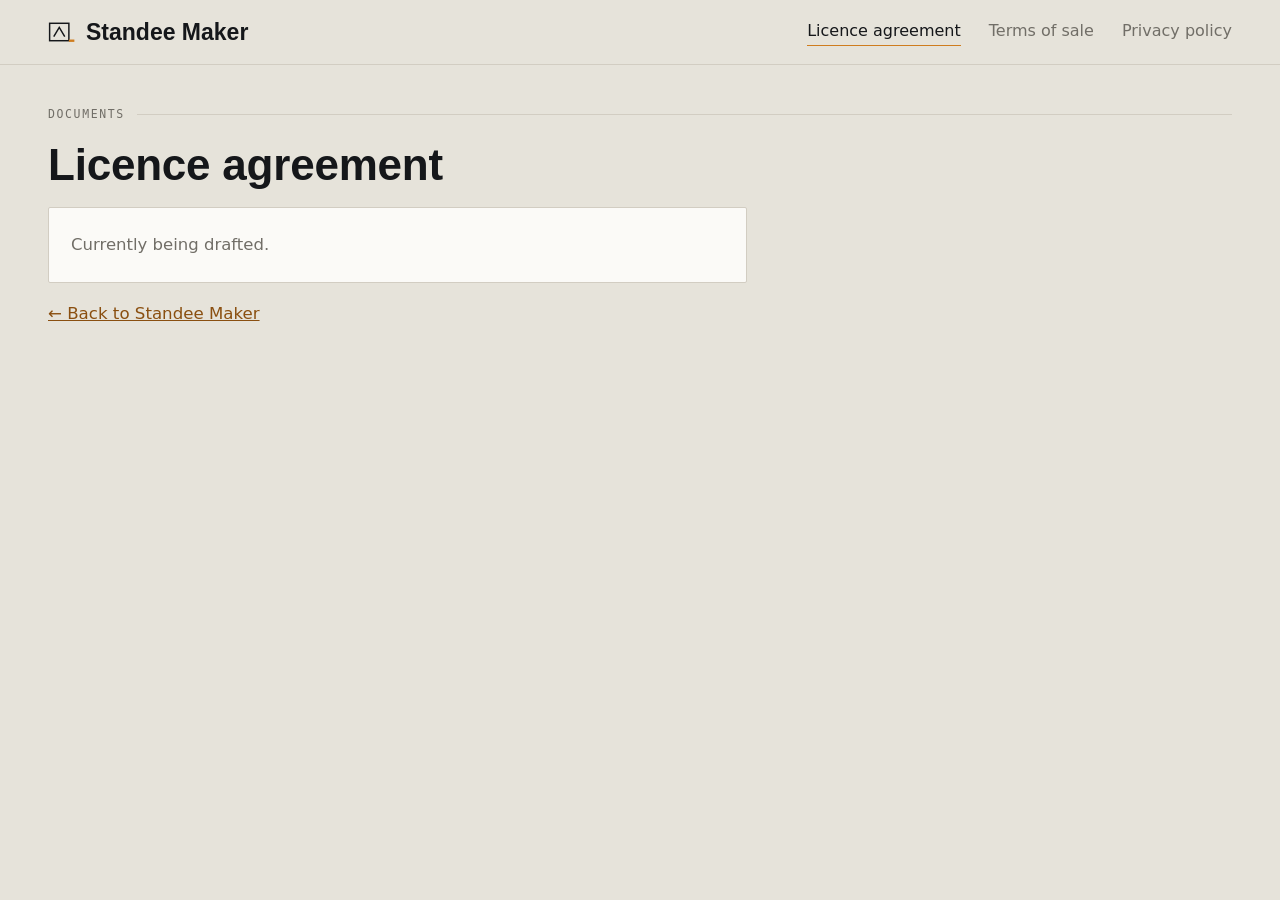
==== commit c1ea030a: "Sito da PNG-Stand-Maker @ 7c3bcf8" ====
--- a/legal/licence.html
+++ b/legal/licence.html
@@ -14,7 +14,7 @@
     <a class="brand" href="../index.html">
       <svg class="mark" viewBox="0 0 30 24" aria-hidden="true">
         <rect x="1.5" y="2.5" width="21" height="19" fill="none" stroke="currentColor" stroke-width="1.6"/>
-        <path d="M22.5 21.5 L28.5 21.5" stroke="var(--accent)" stroke-width="2.6"/>
+        <path d="M22.5 21.5 L28.5 21.5" stroke="var(--amber)" stroke-width="2.6"/>
         <path d="M6 17 L12 7 L18 17" fill="none" stroke="currentColor" stroke-width="1.6"/>
       </svg>
       <span class="name">Standee Maker</span>
--- a/styles.css
+++ b/styles.css
@@ -1,159 +1,144 @@
 /* ===========================================================================
-   Standee Maker - pagina di vendita, seconda grafica ("la vetrina")
-
-   L'idea: il pezzo stampato e' un oggetto da collezione, e lo si mostra come
-   tale, su un palco scuro con una luce sola (.stage). I disegni 2D stanno
-   invece su carta bianca con gli angoli di una carta da gioco (.paper): la
-   line art nera deve restare su bianco in tutti e due i temi, e la carta e'
-   anche meta' del perche' lo stand esiste.
-
-   Regola degli angoli, una sola e ovunque:
-     palchi, pannelli e modali   --r-lg (22px)
-     carte e schermate           --r-md (14px)
-     campi e piccoli riquadri    --r-sm (10px)
-     tutto cio' che si preme     a pillola (999px)
-
-   La grafica precedente ("banco da lavoro") e' nel tag git `site-classic`.
+   Standee Maker - pagina di vendita
+   Il sistema visivo e' quello dell'app: banco da lavoro, cartiglio, ambra.
    Tutti i colori passano dai token qui sotto: niente letterali nei componenti.
    ========================================================================= */
 
 :root{
   /* superfici */
-  --bg:#f4f4f2;             /* la pagina: grigio neutro, ne' crema ne' azzurro */
-  --bg-2:#ebebe7;           /* le fasce a tutta larghezza, un tono sotto */
-  --surface:#fcfcfb;        /* pannelli e card */
-  --line:#dadad5;
-  --line-soft:#e6e6e2;
-  --ink:#131416;
-  --ink-2:#4e4f55;
-  --ink-3:#6e6f75;
-
-  /* l'accento: l'arancio del filamento, lo stesso dei pulsanti nell'app */
-  --accent:#ff6a1f;
-  --on-accent:#1c0d03;      /* testo sopra l'accento: scuro, perche' il bianco non passa AA */
-  --accent-hover:#ff8240;
-  --accent-text:#b4460a;    /* l'accento quando e' testo sul fondo chiaro */
-  --accent-soft:#ffe9dc;
-
-  /* la carta dei disegni: bianca in tutti e due i temi */
-  --paper:#ffffff;
-  --paper-line:#e4e4e0;
-  --paper-ink:#46474c;
-
-  /* il palco: scuro in tutti e due i temi, e' la vetrina del pezzo */
-  --stage-hi:#2e3036;
-  --stage-lo:#121316;
-  --stage-ink:#f2f2ef;
-  --stage-ink-2:#a9aab1;
-  --stage-line:rgba(255,255,255,.09);
-
-  --shadow:0 1px 2px rgba(19,20,22,.05),0 8px 24px -14px rgba(19,20,22,.22);
-  --shadow-lift:0 2px 4px rgba(19,20,22,.05),0 28px 60px -28px rgba(19,20,22,.45);
-
-  /* i segni del tutorial stanno sopra schermate chiare in tutti e due i temi */
-  --note:#f0620f;
+  --bench:#e6e3da;          /* il banco: grigio caldo, tirato verso l'oliva */
+  --sheet:#fbfaf7;          /* il foglio appoggiato sopra */
+  --mount:#f1eee7;          /* il passepartout dietro le immagini */
+  --paper:#ffffff;          /* i pannelli d'artwork: bianchi in entrambi i temi */
+  --paper-ink:#2a2c30;
+  --paper-soft:#8c8880;
+  --slab:#1b1e22;           /* il piano scuro: la card Commercial */
+  --slab-ink:#f2f0ea;
+  --slab-soft:#9d9a92;
+  --slab-rule:#32363b;
+
+  /* segni */
+  --rule:#d2cdc2;
+  --rule-soft:#e2ddd3;
+  --ink:#15171a;
+  --ink-soft:#716e67;
+
+  /* ambra */
+  --amber:#cf7d1f;
+  --amber-ink:#8a4f10;
+  --amber-veil:#f5eade;
+
+  /* azione */
+  --cta-bg:#8a4f10;
+  --cta-ink:#fdfcf9;
+  --cta-bg-hover:#6f3f0c;
+
+  --shadow:0 1px 0 rgba(21,23,26,.05);
+  --shadow-lift:0 12px 30px -18px rgba(21,23,26,.5);
+
+  /* i segni del tutorial: stanno sopra schermate chiare in tutti e due i
+     temi, come --paper, e quindi non cambiano col tema scuro */
+  --note:#d27a16;
   --note-ink:#ffffff;
   --note-halo:rgba(255,255,255,.92);
-  --note-veil:rgba(18,19,22,.36);
-
-  --display:"Bricolage Grotesque","Segoe UI",system-ui,sans-serif;
-  --text:"Geist","Segoe UI",system-ui,sans-serif;
-  --mono:"Geist Mono",Consolas,"Cascadia Mono",monospace;
-
-  --r-lg:22px;
-  --r-md:14px;
-  --r-sm:10px;
-
-  /* sui 2560 la pagina cresce con lo schermo: a misura fissa era una
-     colonna stretta in mezzo al vuoto */
-  --measure:clamp(1400px,80vw,2080px);
-  --gutter:clamp(16px,4vw,56px);
-  --sec:clamp(96px,10vw,168px);
-  --bar:68px;
+  --note-veil:rgba(22,24,28,.34);
+
+  --display:"Barlow Condensed","Franklin Gothic Demi","Arial Narrow",sans-serif;
+  --text:"Barlow","Segoe UI",system-ui,sans-serif;
+  --mono:"IBM Plex Mono",Consolas,"Cascadia Mono",monospace;
+
+  --measure:1320px;
+  --gutter:clamp(20px,4vw,48px);
+
+  /* la carta millimetrata sotto i disegni: sta sul bianco di --paper, quindi
+     non cambia col tema, come lui */
+  --grid-minor:rgba(42,44,48,.045);
+  --grid-major:rgba(207,125,31,.16);
 }
 
 @media (prefers-color-scheme:dark){
   :root:not([data-theme="light"]){
-    --bg:#0e0f11;
-    --bg-2:#141518;
-    --surface:#18191c;
-    --line:#2b2d31;
-    --line-soft:#212226;
-    --ink:#efefec;
-    --ink-2:#aeafb5;
-    --ink-3:#8b8c92;
-    --accent:#ff7a33;
-    --accent-hover:#ff9152;
-    --accent-text:#ff9a5c;
-    --accent-soft:#2b1b11;
-    --stage-hi:#2a2c32;
-    --stage-lo:#131417;
-    --stage-line:rgba(255,255,255,.08);
-    --shadow:0 1px 2px rgba(0,0,0,.4),0 8px 24px -14px rgba(0,0,0,.7);
-    --shadow-lift:0 2px 4px rgba(0,0,0,.4),0 30px 60px -28px rgba(0,0,0,.9);
+    --bench:#17181a;
+    --sheet:#202225;
+    --mount:#2a2c30;
+    --slab:#0f1113;
+    --slab-ink:#f0eee9;
+    --slab-soft:#9a978f;
+    --slab-rule:#282c31;
+    --rule:#35383d;
+    --rule-soft:#2a2c30;
+    --ink:#f0eee9;
+    --ink-soft:#9a978f;
+    --amber:#e6a052;
+    --amber-ink:#e6a052;
+    --amber-veil:#2b251c;
+    --cta-bg:#e6a052;
+    --cta-ink:#1a1611;
+    --cta-bg-hover:#f0b268;
+    --shadow:0 1px 0 rgba(0,0,0,.35);
+    --shadow-lift:0 12px 30px -18px rgba(0,0,0,.8);
   }
 }
 :root[data-theme="dark"]{
-  --bg:#0e0f11;
-  --bg-2:#141518;
-  --surface:#18191c;
-  --line:#2b2d31;
-  --line-soft:#212226;
-  --ink:#efefec;
-  --ink-2:#aeafb5;
-  --ink-3:#8b8c92;
-  --accent:#ff7a33;
-  --accent-hover:#ff9152;
-  --accent-text:#ff9a5c;
-  --accent-soft:#2b1b11;
-  --stage-hi:#2a2c32;
-  --stage-lo:#131417;
-  --stage-line:rgba(255,255,255,.08);
-  --shadow:0 1px 2px rgba(0,0,0,.4),0 8px 24px -14px rgba(0,0,0,.7);
-  --shadow-lift:0 2px 4px rgba(0,0,0,.4),0 30px 60px -28px rgba(0,0,0,.9);
+  --bench:#17181a;
+  --sheet:#202225;
+  --mount:#2a2c30;
+  --slab:#0f1113;
+  --slab-ink:#f0eee9;
+  --slab-soft:#9a978f;
+  --slab-rule:#282c31;
+  --rule:#35383d;
+  --rule-soft:#2a2c30;
+  --ink:#f0eee9;
+  --ink-soft:#9a978f;
+  --amber:#e6a052;
+  --amber-ink:#e6a052;
+  --amber-veil:#2b251c;
+  --cta-bg:#e6a052;
+  --cta-ink:#1a1611;
+  --cta-bg-hover:#f0b268;
+  --shadow:0 1px 0 rgba(0,0,0,.35);
+  --shadow-lift:0 12px 30px -18px rgba(0,0,0,.8);
 }
 
 /* ------------------------------------------------------------------ font */
 /* In casa, non da Google Fonts: nessun indirizzo IP a terzi all'apertura
-   della pagina. Solo il sottoinsieme latino; le licenze (OFL) sono accanto.
-   Bricolage e' variabile anche nella dimensione ottica: grande si stringe e
-   prende carattere, piccolo si apre e resta leggibile, da solo. */
-@font-face{font-family:"Bricolage Grotesque";font-weight:200 800;font-style:normal;font-display:swap;src:url(assets/fonts/bricolage-grotesque-var.woff2) format("woff2-variations"),url(assets/fonts/bricolage-grotesque-var.woff2) format("woff2")}
-@font-face{font-family:"Geist";font-weight:400;font-style:normal;font-display:swap;src:url(assets/fonts/geist-sans-latin-400-normal.woff2) format("woff2")}
-@font-face{font-family:"Geist";font-weight:500;font-style:normal;font-display:swap;src:url(assets/fonts/geist-sans-latin-500-normal.woff2) format("woff2")}
-@font-face{font-family:"Geist";font-weight:600;font-style:normal;font-display:swap;src:url(assets/fonts/geist-sans-latin-600-normal.woff2) format("woff2")}
-@font-face{font-family:"Geist Mono";font-weight:400;font-style:normal;font-display:swap;src:url(assets/fonts/geist-mono-latin-400-normal.woff2) format("woff2")}
-@font-face{font-family:"Geist Mono";font-weight:500;font-style:normal;font-display:swap;src:url(assets/fonts/geist-mono-latin-500-normal.woff2) format("woff2")}
+   della pagina. Solo il sottoinsieme latino; le licenze (OFL) sono accanto. */
+@font-face{font-family:"Barlow Condensed";font-weight:600;font-style:normal;font-display:swap;src:url(assets/fonts/barlow-condensed-600.woff2) format("woff2")}
+@font-face{font-family:"Barlow";font-weight:400;font-style:normal;font-display:swap;src:url(assets/fonts/barlow-400.woff2) format("woff2")}
+@font-face{font-family:"Barlow";font-weight:500;font-style:normal;font-display:swap;src:url(assets/fonts/barlow-500.woff2) format("woff2")}
+@font-face{font-family:"Barlow";font-weight:600;font-style:normal;font-display:swap;src:url(assets/fonts/barlow-600.woff2) format("woff2")}
+@font-face{font-family:"IBM Plex Mono";font-weight:400;font-style:normal;font-display:swap;src:url(assets/fonts/ibm-plex-mono-400.woff2) format("woff2")}
 
 /* ------------------------------------------------------------------ base */
 *{box-sizing:border-box}
-html{scroll-behavior:smooth;scroll-padding-top:calc(var(--bar) + 12px)}
-/* overflow-x:clip e non hidden: la barra in alto resta sticky, e le fasce a
-   tutta larghezza possono sbordare di proposito. */
+html{scroll-behavior:smooth;scroll-padding-top:72px}
+/* overflow-x:clip e non hidden: la barra in alto resta sticky. Serve alla
+   fascia a tutta larghezza degli esempi, che sborda di proposito. */
 body{
   margin:0;overflow-x:clip;
-  background:var(--bg);
+  background:var(--bench);
   color:var(--ink);
   font-family:var(--text);
-  font-size:clamp(16px,.85rem + .25vw,20px);
+  font-size:clamp(16.5px,.8rem + .3vw,19px);
   line-height:1.6;
   -webkit-font-smoothing:antialiased;
 }
 img{max-width:100%}
-a{color:var(--accent-text)}
-:focus-visible{outline:2px solid var(--accent);outline-offset:3px}
+a{color:var(--amber-ink)}
+:focus-visible{outline:2px solid var(--amber);outline-offset:3px}
 
 .wrap{max-width:calc(var(--measure) + 2 * var(--gutter));margin:0 auto;padding-inline:var(--gutter)}
 
-h1,h2,h3{font-family:var(--display);font-optical-sizing:auto;margin:0;text-wrap:balance}
-h1{font-size:clamp(44px,5.3vw,116px);font-weight:700;line-height:1.02;letter-spacing:-.035em}
+h1,h2,h3{font-family:var(--display);font-weight:600;letter-spacing:.005em;margin:0}
+h1{font-size:clamp(44px,5vw,88px);line-height:1;letter-spacing:-.005em;text-wrap:balance}
 /* il titolo delle pagine legali: un h1, ma della misura di una sezione */
-h1.as-section{font-size:clamp(32px,3.6vw,52px);line-height:1.06}
-h2{font-size:clamp(34px,3.7vw,80px);font-weight:700;line-height:1.04;letter-spacing:-.03em}
-h3{font-size:clamp(20px,1.45vw,25px);font-weight:600;line-height:1.2;letter-spacing:-.012em}
+h1.as-section{font-size:clamp(30px,3.6vw,44px);line-height:1.08}
+h2{font-size:clamp(32px,3.3vw,56px);line-height:1.04;text-wrap:balance}
+h3{font-size:clamp(22px,1.5vw,27px);line-height:1.15}
 p{margin:0;text-wrap:pretty}             /* niente parola sola sull'ultima riga */
-.mm{font-family:var(--mono);font-variant-numeric:tabular-nums;font-size:.9em}
-em{font-style:normal;color:var(--accent-text);font-weight:600}
+.mm{font-family:var(--mono);font-variant-numeric:tabular-nums;font-size:.92em}
+em{font-style:normal;color:var(--amber-ink);font-weight:500}
 b{font-weight:600}
 
 /* le icone (Lucide, come nell'app): un tratto solo, che segue il colore del testo */
@@ -161,413 +146,303 @@
 
 /* sopravvive solo nelle pagine legali (make_legal.py) */
 .eyebrow{
-  font-family:var(--mono);font-size:12px;letter-spacing:.12em;text-transform:uppercase;
-  color:var(--ink-3);margin:0;
-}
+  font-family:var(--mono);font-size:11.5px;letter-spacing:.14em;text-transform:uppercase;
+  color:var(--ink-soft);display:flex;align-items:center;gap:12px;margin:0;
+}
+.eyebrow::after{content:"";flex:1;height:1px;background:var(--rule)}
 
 /* le sezioni: titolo e una riga, poi il contenuto */
-.sec{padding-top:var(--sec)}
-.sec-head{display:flex;flex-direction:column;gap:16px;margin-bottom:clamp(40px,4vw,80px);max-width:46em}
-.sec-head p{font-size:clamp(17px,1.2vw,24px);color:var(--ink-2);max-width:36em}
-.sec-head.center{margin-inline:auto;text-align:center;align-items:center}
-
-/* una fascia a tutta larghezza, un tono sotto la pagina */
-.band{position:relative;margin-top:var(--sec);padding-bottom:var(--sec)}
+.sec{padding-block:clamp(88px,9vw,150px) 0}
+.sec-head{display:flex;flex-direction:column;gap:14px;margin-bottom:clamp(36px,3.5vw,56px)}
+.sec-head p{font-size:clamp(18px,1.25vw,21px);color:var(--ink-soft)}
+
+/* una fascia a tutta larghezza, un tono sopra il banco: rompe la sequenza di
+   sezioni uguali senza cambiare tema */
+.band{position:relative;margin-top:clamp(88px,9vw,150px);padding-bottom:clamp(88px,9vw,150px)}
 .band::before{
   content:"";position:absolute;inset:0 calc(50% - 50vw);z-index:-1;
-  background:var(--bg-2);
-}
-.band + .sec{padding-top:var(--sec)}
-
-/* il palco: la luce viene dall'alto, un po' davanti. Scuro in tutti e due i
-   temi, perche' e' la vetrina del pezzo e non una sezione della pagina. */
-.stage{
-  position:relative;isolation:isolate;overflow:hidden;
-  background:
-    radial-gradient(90% 70% at 50% 34%,var(--stage-hi),transparent 72%),
-    var(--stage-lo);
-  color:var(--stage-ink);
-  border:1px solid var(--stage-line);border-radius:var(--r-lg);
-}
-/* la carta: bianca, con l'angolo di una carta da gioco */
-.paper{
-  background:var(--paper);border:1px solid var(--paper-line);border-radius:var(--r-md);
-  overflow:hidden;
-}
+  background:var(--sheet);border-block:1px solid var(--rule);
+}
+.band + .sec{padding-top:clamp(88px,9vw,150px)}
+
+/* la carta millimetrata: righe di 1 mm e di 1 cm (a 8 px il mm, come svg2stl) */
+.graph{
+  background-color:var(--paper);
+  background-image:
+    linear-gradient(var(--grid-major) 1px,transparent 1px),
+    linear-gradient(90deg,var(--grid-major) 1px,transparent 1px),
+    linear-gradient(var(--grid-minor) 1px,transparent 1px),
+    linear-gradient(90deg,var(--grid-minor) 1px,transparent 1px);
+  background-size:80px 80px,80px 80px,8px 8px,8px 8px;
+  background-position:-1px -1px;
+}
+
 
 /* entrano quando arrivano in vista (main.js mette .reveal solo a quelle ancora sotto) */
-.reveal{opacity:0;transform:translateY(18px);transition:opacity .7s cubic-bezier(.16,1,.3,1),transform .7s cubic-bezier(.16,1,.3,1)}
+.reveal{opacity:0;transform:translateY(14px);transition:opacity .6s cubic-bezier(.16,1,.3,1),transform .6s cubic-bezier(.16,1,.3,1)}
 .reveal.in{opacity:1;transform:none}
 
 /* -------------------------------------------------------------- pulsanti */
 .btn{
   display:inline-flex;align-items:center;justify-content:center;gap:10px;
-  font-family:var(--text);font-weight:600;font-size:16.5px;letter-spacing:-.005em;white-space:nowrap;
-  padding:13px 24px;border:1px solid transparent;border-radius:999px;
-  background:var(--accent);color:var(--on-accent);cursor:pointer;line-height:1.2;
-  transition:background .2s,border-color .2s,transform .2s cubic-bezier(.16,1,.3,1),box-shadow .2s;
-  text-decoration:none;
-}
-.btn:hover{background:var(--accent-hover);transform:translateY(-1px)}
-.btn:active{transform:scale(.98)}
-.btn-ghost{background:transparent;color:var(--ink);border-color:var(--line)}
-.btn-ghost:hover{background:var(--surface);border-color:var(--ink-3)}
-.btn-s{font-size:15px;padding:9px 18px}
+  font-family:var(--display);font-weight:600;font-size:19px;letter-spacing:.015em;white-space:nowrap;
+  padding:13px 24px 14px;border:1px solid transparent;border-radius:2px;
+  background:var(--cta-bg);color:var(--cta-ink);cursor:pointer;line-height:1.2;
+  transition:background .18s,border-color .18s,transform .18s;text-decoration:none;
+}
+.btn:hover{background:var(--cta-bg-hover)}
+.btn:active{transform:translateY(1px)}
+.btn-ghost{background:none;color:var(--ink);border-color:var(--rule)}
+.btn-ghost:hover{background:var(--amber-veil);border-color:var(--amber)}
+.btn-s{font-size:16.5px;padding:8px 16px 9px}
 .btn-block{width:100%}
-/* sopra il palco scuro il fantasma prende i colori del palco */
-.stage .btn-ghost{color:var(--stage-ink);border-color:rgba(255,255,255,.2)}
-.stage .btn-ghost:hover{background:rgba(255,255,255,.08);border-color:rgba(255,255,255,.4)}
 
 /* ------------------------------------------------------------ intestazione */
 .topbar{
-  position:sticky;top:0;z-index:20;
-  background:color-mix(in srgb,var(--bg) 82%,transparent);
-  -webkit-backdrop-filter:saturate(1.4) blur(14px);backdrop-filter:saturate(1.4) blur(14px);
-  border-bottom:1px solid color-mix(in srgb,var(--line) 70%,transparent);
-}
-@supports not (background:color-mix(in srgb,red 50%,blue)){
-  .topbar{background:var(--bg)}
+  position:sticky;top:0;z-index:20;background:var(--bench);
+  border-bottom:1px solid var(--rule);
 }
 .topbar-in{
-  max-width:calc(var(--measure) + 2 * var(--gutter));margin:0 auto;padding:0 var(--gutter);min-height:var(--bar);
+  max-width:calc(var(--measure) + 2 * var(--gutter));margin:0 auto;padding:10px var(--gutter);min-height:64px;
   display:flex;align-items:center;gap:16px;
 }
 .brand{display:flex;align-items:center;gap:10px;text-decoration:none;color:inherit}
 .mark{width:28px;height:22px;flex:none}
-.brand .name{font-family:var(--display);font-weight:700;font-size:21px;letter-spacing:-.02em;line-height:1;white-space:nowrap}
-.topnav{display:flex;gap:6px;margin-left:auto}
+.brand .name{font-family:var(--display);font-weight:600;font-size:23px;line-height:1}
+.topnav{display:flex;gap:28px;margin-left:auto}
 .topnav a{
-  font-size:15px;font-weight:500;color:var(--ink-2);text-decoration:none;
-  padding:7px 12px;border-radius:999px;transition:color .2s,background .2s;
-}
-.topnav a:hover{color:var(--ink);background:var(--surface)}
+  font-size:16px;color:var(--ink-soft);text-decoration:none;
+  border-bottom:1px solid transparent;padding-bottom:1px;
+}
+.topnav a:hover{color:var(--ink);border-bottom-color:var(--amber)}
 .topbar .btn{margin-left:8px}
-@media (max-width:860px){
+@media (max-width:820px){
   .topnav{display:none}
   .topbar .btn{margin-left:auto}
 }
-@media (max-width:420px){
-  .brand .name{font-size:18px}
-  .topbar .btn-s{font-size:14px;padding:8px 14px}
-}
 
 /* -------------------------------------------------------------------- hero */
+/* la hero riempie lo schermo meno la striscia dei fatti, che deve stare in vista */
 .hero{
-  display:grid;grid-template-columns:minmax(0,5fr) minmax(0,6fr);
-  gap:clamp(32px,5vw,96px);align-items:center;
-  padding-block:clamp(28px,4vh,56px) clamp(40px,5vh,72px);
-  min-height:min(calc(100dvh - var(--bar) - 84px),940px);
-}
-.hero-copy{display:flex;flex-direction:column;gap:clamp(22px,2vw,30px);align-items:flex-start}
-.hero-sub{font-size:clamp(18px,1.4vw,23px);line-height:1.45;color:var(--ink-2);max-width:26em}
-.hero-cta{display:flex;flex-wrap:wrap;gap:12px;margin-top:8px}
-.hero-cta .btn{font-size:clamp(16.5px,1.1vw,18px);padding:15px 28px}
-
-/* il palco della hero: il pezzo ci sta sopra senza cornice, con la sua ombra */
-.hero-stage{
-  height:clamp(440px,calc(100dvh - var(--bar) - 150px),1040px);
-  box-shadow:var(--shadow-lift);
-}
-/* l'ombra a terra, sotto lo stand */
-.hero-stage::after{
-  content:"";position:absolute;left:50%;bottom:13%;z-index:-1;
-  width:46%;height:7%;transform:translateX(-50%);
-  background:radial-gradient(closest-side,rgba(0,0,0,.55),transparent);
-}
-.hero-stage>img.hero-photo{position:absolute;inset:0;width:100%;height:100%;object-fit:cover;display:block}
+  display:grid;grid-template-columns:minmax(0,1fr) minmax(0,1.1fr);
+  gap:clamp(40px,4.5vw,88px);align-items:center;padding-block:clamp(32px,4vh,64px);
+  min-height:min(calc(100dvh - 64px - 88px),900px);
+}
+.hero-copy{display:flex;flex-direction:column;gap:clamp(22px,2vw,32px);align-items:flex-start}
+.hero-sub{font-size:clamp(19px,1.45vw,24px);line-height:1.45;color:var(--ink-soft);max-width:27em}
+.hero-cta{display:flex;flex-wrap:wrap;gap:12px;margin-top:6px}
+.hero-cta .btn{font-size:clamp(19px,1.3vw,21px);padding:15px 28px 16px}
+
+/* il pezzo (o la sua foto) su un foglio bianco, come in studio: bianco in tutti
+   e due i temi, perche' la figura non deve cambiare colore col tema */
+.hero-art{
+  position:relative;height:clamp(420px,calc(100dvh - 64px - 88px - 80px),780px);
+  border:1px solid var(--rule);border-radius:2px;box-shadow:var(--shadow-lift);overflow:hidden;
+}
+.hero-art>img{width:100%;height:100%;object-fit:cover;display:block}
 .turn-box{
   position:absolute;inset:0;display:grid;place-items:center;
   cursor:grab;touch-action:pan-y;user-select:none;-webkit-user-select:none;
 }
 .turn-box.grabbing{cursor:grabbing}
-/* le viste hanno molto vuoto attorno: un po' piu' alte del palco, centrate */
+/* le viste hanno molto bianco attorno: un po' piu' alte del riquadro, centrate */
 .turn-box img,.turn-box canvas{
-  position:absolute;left:50%;top:47%;transform:translate(-50%,-50%);
+  position:absolute;left:50%;top:50%;transform:translate(-50%,-50%);
   height:112%;width:auto;max-width:none;display:block;
   -webkit-user-drag:none;pointer-events:none;
 }
 .turn-box canvas{visibility:hidden}
 .turn-box.live canvas{visibility:visible}
 .turn-box.live img{visibility:hidden}      /* il canvas ha disegnato: l'<img> era solo la prima vista */
-.turn-box:focus-visible{outline-offset:-5px;border-radius:var(--r-lg)}
+.turn-box:focus-visible{outline-offset:-4px}
 .turn-tag{
-  position:absolute;left:50%;bottom:20px;transform:translateX(-50%);white-space:nowrap;
-  display:inline-flex;align-items:center;gap:8px;
-  font-size:13.5px;font-weight:500;color:var(--stage-ink-2);
-  padding:7px 14px 7px 12px;border-radius:999px;
-  background:rgba(255,255,255,.06);border:1px solid var(--stage-line);
-  pointer-events:none;transition:opacity .4s;
-}
-.turn-tag .i{width:15px;height:15px}
+  position:absolute;left:50%;bottom:14px;transform:translateX(-50%);white-space:nowrap;
+  font-size:13.5px;color:var(--paper-soft);pointer-events:none;transition:opacity .4s;
+}
+.turn-tag::before{content:"\2190\00a0\00a0"}
+.turn-tag::after{content:"\00a0\00a0\2192"}
 .turn-tag.gone{opacity:0}
-
-/* il disegno di partenza, appoggiato davanti al palco come una carta */
-.hero-card{
-  position:absolute;left:24px;bottom:28px;width:clamp(120px,25%,220px);
-  padding:8px;margin:0;transform:rotate(-4deg);transform-origin:bottom left;
-  box-shadow:0 18px 40px -18px rgba(0,0,0,.7);pointer-events:none;
-}
-.hero-card img{display:block;width:100%;height:auto;aspect-ratio:821/668;object-fit:contain}
-.hero-card figcaption{
-  font-size:12px;font-weight:500;color:var(--paper-ink);padding:6px 4px 0;line-height:1.3;
-}
 
 /* i quattro fatti, subito sotto: una riga, niente scatole */
 .facts{
-  list-style:none;margin:0 auto;padding-block:26px;
-  display:grid;grid-template-columns:repeat(4,minmax(0,1fr));gap:18px 28px;
-  border-top:1px solid var(--line);
-}
-.facts li{display:flex;align-items:center;gap:12px;font-weight:500;font-size:clamp(15px,1vw,17px);color:var(--ink-2)}
-.facts .i{width:20px;height:20px;color:var(--accent-text);stroke-width:1.8}
-
-@media (max-width:960px){
-  .hero{grid-template-columns:minmax(0,1fr);gap:32px;padding-block:28px 40px;min-height:0}
-  .hero-stage{height:clamp(380px,100vw,560px)}
+  list-style:none;margin:0;padding:22px 0;display:grid;grid-template-columns:repeat(4,minmax(0,1fr));
+  gap:16px 24px;border-block:1px solid var(--rule);
+}
+.facts li{display:flex;align-items:center;gap:12px;font-weight:500;font-size:clamp(16px,1.1vw,18px)}
+.facts .i{width:22px;height:22px;color:var(--amber-ink);stroke-width:1.75}
+
+@media (max-width:900px){
+  .hero{grid-template-columns:minmax(0,1fr);gap:32px;padding-block:32px 40px;min-height:0}
+  .hero-art{height:clamp(340px,90vw,520px)}
   .facts{grid-template-columns:repeat(2,minmax(0,1fr))}
 }
 
-/* ------------------------------------------ come funziona: i tre stati */
-/* Su schermo largo: il riquadro resta fermo a sinistra e cambia stato mentre
-   i tre passi scorrono a destra (main.js mette data-step). Stretto: ogni passo
-   ha la sua immagine, e il riquadro fermo sparisce. */
-.how-grid{display:grid;grid-template-columns:minmax(0,7fr) minmax(0,5fr);gap:clamp(40px,6vw,112px)}
-.how-visual{position:sticky;top:calc(var(--bar) + 7vh);align-self:start}
-.how-frame{position:relative;aspect-ratio:5/4;width:min(100%,(100dvh - var(--bar) - 14vh - 30px) * 1.25)}
-.how-layer{
-  position:absolute;inset:0;display:grid;place-items:center;
-  opacity:0;transition:opacity .6s cubic-bezier(.16,1,.3,1),clip-path .9s cubic-bezier(.65,0,.35,1);
-}
-.how-layer.paper img{max-width:84%;max-height:84%;width:auto;height:auto;object-fit:contain}
-/* il tracciato arriva come una passata di scanner, da sinistra */
-.how-layer[data-k="1"]{clip-path:inset(0 100% 0 0);opacity:1}
-.how-frame[data-step="0"] [data-k="0"]{opacity:1}
-.how-frame[data-step="1"] [data-k="0"],.how-frame[data-step="1"] [data-k="1"]{opacity:1}
-.how-frame[data-step="1"] [data-k="1"],.how-frame[data-step="2"] [data-k="1"]{clip-path:inset(0 0 0 0)}
-.how-frame[data-step="2"] [data-k="2"]{opacity:1}
-.how-frame[data-step="2"] [data-k="1"]{opacity:0}
-.how-layer.stage img.still,.how-layer.stage .turn-box img,.how-layer.stage .turn-box canvas{
-  position:absolute;left:50%;top:48%;transform:translate(-50%,-50%);
-  height:122%;width:auto;max-width:none;
-}
-.how-layer.stage::after{
-  content:"";position:absolute;left:50%;bottom:12%;z-index:-1;
-  width:34%;height:7%;transform:translateX(-50%);
-  background:radial-gradient(closest-side,rgba(0,0,0,.55),transparent);
-}
-.how-track{display:flex;gap:8px;margin-top:18px}
-.how-track i{flex:1;height:3px;border-radius:999px;background:var(--line);transition:background .4s}
-.how-track i.on{background:var(--accent)}
-
-.how-steps{list-style:none;margin:0;padding:0}
-.how-step{
-  min-height:68vh;display:flex;flex-direction:column;justify-content:center;gap:14px;
-  opacity:.32;transition:opacity .5s;
-}
-.how-step:first-child{min-height:52vh;justify-content:flex-start;padding-top:8vh}
-.how-step:last-child{min-height:60vh}
-.how-step.on{opacity:1}
-.how-step h3{font-size:clamp(28px,2.6vw,44px);font-weight:700;letter-spacing:-.028em;line-height:1.05}
-.how-step p{font-size:clamp(17px,1.2vw,20px);color:var(--ink-2);max-width:30ch}
-.how-inline{display:none}
-
-@media (max-width:900px){
-  .how-grid{grid-template-columns:minmax(0,1fr);gap:0}
-  .how-visual{display:none}
-  .how-step,.how-step:first-child,.how-step:last-child{min-height:0;opacity:1;padding:0 0 56px}
-  .how-step:last-child{padding-bottom:0}
-  .how-inline{display:grid;place-items:center;position:relative;aspect-ratio:5/4;margin:0 0 8px}
-  .how-inline.paper img{max-width:84%;max-height:84%;width:auto;height:auto;object-fit:contain}
-  .how-inline.stage img{position:absolute;left:50%;top:48%;transform:translate(-50%,-50%);height:122%;width:auto;max-width:none}
+/* ------------------------------------------------------- i tre passi */
+.triptych{
+  list-style:none;margin:0;padding:0;
+  display:grid;grid-template-columns:repeat(3,minmax(0,1fr));gap:clamp(48px,4.5vw,72px);align-items:start;
+}
+.trip{position:relative;display:flex;flex-direction:column;gap:10px}
+.trip-art{
+  position:relative;aspect-ratio:4/3;background:var(--paper);border:1px solid var(--rule);
+  border-radius:2px;display:grid;place-items:center;overflow:hidden;margin-bottom:8px;
+}
+.trip-art img{max-width:84%;max-height:84%;width:auto;height:auto;object-fit:contain}
+/* il pezzo che gira, quando la foto gli ha preso la hero */
+.trip-art .turn-box img,.trip-art .turn-box canvas,.trip-art img.still{
+  position:absolute;left:50%;top:50%;transform:translate(-50%,-50%);
+  height:118%;max-height:none;max-width:none;
+}
+.trip p{font-size:clamp(16px,1.05vw,18px);color:var(--ink-soft);max-width:36ch}
+/* la freccia fra due passi: a meta' altezza del riquadro, che e' 3/4 della
+   larghezza; un margine in percentuale si misura sulla larghezza, per questo 37.5% */
+.trip-join{
+  position:absolute;left:calc(clamp(48px,4.5vw,72px) / -2 - 12px);top:0;margin-top:37.5%;transform:translateY(-50%);
+  width:24px;height:24px;color:var(--amber);
+}
+@media (max-width:760px){
+  .triptych{grid-template-columns:minmax(0,1fr);gap:48px}
+  .trip-join{left:50%;top:-36px;margin-top:0;transform:translateX(-50%) rotate(90deg)}
+}
+
+/* ------------------------------------------------------- l'app: riquadri */
+.bento{display:grid;grid-template-columns:repeat(2,minmax(0,1fr));gap:20px}
+.cell{
+  display:flex;flex-direction:column;gap:10px;padding:14px 14px 20px;
+  background:var(--sheet);border:1px solid var(--rule);border-radius:2px;box-shadow:var(--shadow);
+}
+.cell>img{display:block;width:100%;height:auto;border:1px solid var(--rule-soft);border-radius:1px;margin-bottom:6px}
+.cell h3{padding-inline:4px}
+.cell .note{padding-inline:4px}
+.cell-wide{grid-column:1 / -1;background:var(--mount);padding:14px 14px 18px}
+.tabs{display:flex;flex-wrap:wrap;gap:6px}
+.tab{
+  font-family:var(--display);font-weight:600;font-size:17px;letter-spacing:.02em;
+  border:1px solid var(--rule);background:var(--sheet);color:var(--ink-soft);
+  padding:6px 16px 7px;border-radius:2px;cursor:pointer;line-height:1.3;
+  transition:color .18s,border-color .18s,background .18s;
+}
+.tab:hover{color:var(--ink)}
+.tab[aria-selected="true"]{color:var(--ink);border-color:var(--amber);background:var(--amber-veil)}
+.shot{position:relative;aspect-ratio:1500/920;border:1px solid var(--rule-soft);border-radius:1px;overflow:hidden;background:var(--paper)}
+.shot img{position:absolute;inset:0;width:100%;height:100%;opacity:0;transition:opacity .3s ease}
+.shot img.on{opacity:1}
+.note{font-size:clamp(16px,1.05vw,18px);color:var(--ink-soft)}
+.note b{color:var(--ink);font-weight:600}
+
+@media (max-width:760px){
+  .bento{grid-template-columns:minmax(0,1fr)}
 }
 
 /* ---------------------------------------------------------------- esempi */
-.ex-show{max-width:1280px;margin:0 auto}
-/* il confronto sta intero nello schermo, e non oltre la misura vera delle
-   immagini (864 px di lato): ingrandite di piu' le linee si sgranano */
-.cmp{margin:0 auto;width:min(100%,1040px,(100dvh - var(--bar) - 190px) * 864 / 711)}
+.grid{display:grid;grid-template-columns:repeat(4,minmax(0,1fr));gap:18px}
+.cmp{margin:0}
 .cmp-box{
-  position:relative;aspect-ratio:864/711;
-  cursor:ew-resize;touch-action:pan-y;user-select:none;-webkit-user-select:none;
-  box-shadow:var(--shadow-lift);
-}
-.cmp-box img{position:absolute;inset:0;width:100%;height:100%;object-fit:contain;-webkit-user-drag:none;transition:opacity .25s}
-.cmp-box.swap img{opacity:0}
+  position:relative;aspect-ratio:3/4;background:var(--paper);
+  border:1px solid var(--rule);border-radius:2px;overflow:hidden;
+  cursor:ew-resize;touch-action:pan-y;user-select:none;
+}
+.cmp-box img{position:absolute;inset:0;width:100%;height:100%;object-fit:contain;-webkit-user-drag:none}
 .cmp-box .b{clip-path:inset(0 var(--r,50%) 0 0)}
-.cmp-bar{position:absolute;top:0;bottom:0;left:var(--p,50%);width:2px;background:var(--accent);transform:translateX(-1px)}
+.cmp-bar{position:absolute;top:0;bottom:0;left:var(--p,50%);width:2px;background:var(--amber);transform:translateX(-1px)}
 .cmp-grip{
-  position:absolute;top:50%;left:50%;width:44px;height:44px;transform:translate(-50%,-50%);
-  background:var(--accent);border-radius:50%;display:grid;place-items:center;color:var(--on-accent);
-  box-shadow:0 0 0 4px rgba(255,255,255,.85),0 8px 20px -6px rgba(0,0,0,.4);
-}
-.cmp-grip .i{width:18px;height:18px;stroke-width:2.4}
-.cmp-grip:focus-visible{outline:2px solid var(--ink);outline-offset:4px}
-.cmp-side{
-  position:absolute;top:14px;font-size:12.5px;font-weight:600;color:var(--paper-ink);
-  background:rgba(255,255,255,.88);border:1px solid var(--paper-line);border-radius:999px;padding:3px 11px;
-  pointer-events:none;
-}
-.cmp-side.l{left:14px}
-.cmp-side.r{right:14px}
-
-.ex-picks{
-  display:grid;grid-template-columns:repeat(4,minmax(0,1fr));gap:14px;
-  margin:22px auto 0;max-width:720px;
-}
-.ex-pick{
-  display:flex;flex-direction:column;align-items:center;gap:8px;padding:0;margin:0;
-  background:none;border:0;font:inherit;color:var(--ink-2);cursor:pointer;
-}
-.ex-pick .thumb{
-  width:100%;aspect-ratio:864/711;display:block;padding:6px;
-  transition:border-color .2s,box-shadow .2s,transform .2s cubic-bezier(.16,1,.3,1);
-}
-.ex-pick img{display:block;width:100%;height:100%;object-fit:contain}
-.ex-pick .n{font-size:14.5px;font-weight:600}
-.ex-pick:hover .thumb{transform:translateY(-2px)}
-.ex-pick[aria-selected="true"]{color:var(--ink)}
-.ex-pick[aria-selected="true"] .thumb{border-color:var(--accent);box-shadow:0 0 0 2px var(--accent)}
-.ex-hint{text-align:center;color:var(--ink-3);font-size:15px;margin-top:18px}
-
-@media (max-width:640px){
-  .ex-picks{gap:8px}
-  .ex-pick .n{font-size:12.5px}
-  .cmp-grip{width:38px;height:38px}
-}
-
-/* ------------------------------------------------------- l'app: riquadri */
-.app-show{
-  background:var(--surface);border:1px solid var(--line);border-radius:var(--r-lg);
-  padding:clamp(10px,1.2vw,16px);box-shadow:var(--shadow);
-}
-.app-top{display:flex;flex-wrap:wrap;align-items:center;gap:12px 20px;padding:4px 4px 14px}
-.tabs{display:inline-flex;gap:4px;padding:4px;border-radius:999px;background:var(--bg-2);border:1px solid var(--line-soft)}
-.tab{
-  font-family:var(--text);font-weight:600;font-size:15px;
-  border:0;background:transparent;color:var(--ink-2);
-  padding:8px 18px;border-radius:999px;cursor:pointer;line-height:1.2;
-  transition:color .2s,background .2s,box-shadow .2s;
-}
-.tab:hover{color:var(--ink)}
-.tab[aria-selected="true"]{color:var(--ink);background:var(--surface);box-shadow:var(--shadow)}
-.app-top .note{flex:1 1 320px;min-width:0}
-.shot{position:relative;aspect-ratio:1500/920;border-radius:var(--r-md);overflow:hidden;background:var(--paper);border:1px solid var(--line-soft)}
-.shot img{position:absolute;inset:0;width:100%;height:100%;opacity:0;transition:opacity .35s ease}
-.shot img.on{opacity:1}
-.note{font-size:clamp(15px,1vw,17px);color:var(--ink-2);line-height:1.5}
-.note b{color:var(--ink);font-weight:600}
-
-.tiles{display:grid;grid-template-columns:repeat(2,minmax(0,1fr));gap:20px;margin-top:20px}
-.tile{
-  display:flex;flex-direction:column;gap:12px;
-  background:var(--surface);border:1px solid var(--line);border-radius:var(--r-lg);
-  padding:clamp(10px,1.2vw,16px) clamp(10px,1.2vw,16px) 24px;box-shadow:var(--shadow);
-}
-.tile>img{display:block;width:100%;height:auto;border-radius:var(--r-md);border:1px solid var(--line-soft);margin-bottom:6px}
-.tile h3,.tile .note{padding-inline:8px}
-
-@media (max-width:760px){
-  .tiles{grid-template-columns:minmax(0,1fr)}
-  .tabs{width:100%}
-  .tab{flex:1}
+  position:absolute;top:50%;left:50%;width:30px;height:30px;transform:translate(-50%,-50%);
+  background:var(--amber);border-radius:50%;display:grid;place-items:center;color:var(--note-ink);
+}
+.cmp-grip .i{width:16px;height:16px;stroke-width:2.25}
+.cmp-grip:focus-visible{outline:2px solid var(--ink);outline-offset:2px}
+.cmp figcaption{margin-top:10px;font-family:var(--display);font-weight:600;font-size:18px}
+
+@media (max-width:980px){
+  .grid{grid-template-columns:repeat(2,minmax(0,1fr))}
 }
 
 /* -------------------------------------------------------------- tutorial */
-.cinema{
-  display:grid;grid-template-columns:minmax(0,5fr) minmax(0,7fr);gap:clamp(32px,4vw,72px);align-items:center;
-  padding:clamp(28px,4.5vw,72px);
-  background:
-    radial-gradient(60% 90% at 78% 40%,var(--stage-hi),transparent 70%),
-    var(--stage-lo);
-}
-.cinema-copy{display:flex;flex-direction:column;gap:20px;align-items:flex-start}
-.cinema-copy p{font-size:clamp(17px,1.2vw,20px);color:var(--stage-ink-2)}
-.cinema .btn{margin-top:6px}
+.split{display:grid;grid-template-columns:minmax(0,7fr) minmax(0,5fr);gap:48px;align-items:center}
+.split-copy{display:flex;flex-direction:column;gap:18px;align-items:flex-start}
+.split-copy p{font-size:clamp(18px,1.25vw,21px);color:var(--ink-soft)}
 .tour-poster{
   position:relative;display:block;width:100%;cursor:pointer;font:inherit;color:inherit;
-  padding:0;background:none;border:0;border-radius:var(--r-md);
-}
-.tour-poster img{
-  display:block;width:100%;height:auto;border-radius:var(--r-md);
-  box-shadow:0 30px 70px -30px rgba(0,0,0,.9);transition:filter .3s,transform .5s cubic-bezier(.16,1,.3,1);
-}
-.tour-poster:hover img{filter:brightness(.9);transform:scale(1.01)}
+  padding:12px;background:var(--mount);border:1px solid var(--rule);border-radius:2px;box-shadow:var(--shadow-lift);
+}
+.tour-poster img{display:block;width:100%;height:auto;border:1px solid var(--rule-soft);border-radius:1px;transition:filter .25s}
+.tour-poster:hover img{filter:brightness(.92)}
 .tour-play{
   position:absolute;left:50%;top:50%;transform:translate(-50%,-50%);
-  width:84px;height:84px;border-radius:50%;display:grid;place-items:center;
-  background:var(--accent);color:var(--on-accent);
-  box-shadow:0 0 0 10px rgba(255,255,255,.14),0 16px 36px -10px rgba(0,0,0,.6);
-  transition:background .2s,transform .3s cubic-bezier(.16,1,.3,1);
-}
-.tour-play .i{width:30px;height:30px;margin-left:4px;fill:currentColor}
-.tour-poster:hover .tour-play{background:var(--accent-hover);transform:translate(-50%,-50%) scale(1.06)}
-.tour-poster:active .tour-play{transform:translate(-50%,-50%) scale(.97)}
-
-@media (max-width:900px){
-  .cinema{grid-template-columns:minmax(0,1fr)}
-  .tour-play{width:68px;height:68px}
+  width:76px;height:76px;border-radius:50%;display:grid;place-items:center;
+  background:var(--cta-bg);color:var(--cta-ink);box-shadow:var(--shadow-lift);
+  transition:background .18s,transform .18s;
+}
+.tour-play .i{width:28px;height:28px;margin-left:4px;fill:currentColor}
+.tour-poster:hover .tour-play{background:var(--cta-bg-hover);transform:translate(-50%,-50%) scale(1.05)}
+.tour-poster:active .tour-play{transform:translate(-50%,-50%) scale(.98)}
+
+@media (max-width:860px){
+  .split{grid-template-columns:minmax(0,1fr);gap:28px}
 }
 
 /* ---------------------------------------------------------------- prezzi */
-.plans{display:grid;grid-template-columns:repeat(2,minmax(0,1fr));gap:20px;align-items:stretch;max-width:max(1040px,56vw);margin:0 auto}
+.plans{display:grid;grid-template-columns:repeat(2,minmax(0,1fr));gap:20px;align-items:stretch}
 .plan{
-  position:relative;display:flex;flex-direction:column;gap:14px;padding:clamp(26px,2.4vw,36px);
-  background:var(--surface);border:1px solid var(--line);border-radius:var(--r-lg);box-shadow:var(--shadow);
-}
-/* Commercial: il bordo d'accento, non un colore di fondo diverso per tema */
-.plan.pick-me{border-color:var(--accent);box-shadow:0 0 0 1px var(--accent),var(--shadow-lift)}
-.plan-name{font-size:30px;font-weight:700;letter-spacing:-.025em;line-height:1}
-.plan-for{font-size:16px;color:var(--ink-2);margin-top:-4px}
-.price{display:flex;align-items:baseline;gap:4px;margin-block:10px 6px}
-.price .fig{font-family:var(--display);font-weight:700;font-size:clamp(48px,4vw,60px);letter-spacing:-.035em;line-height:1;font-variant-numeric:tabular-nums}
-.price .cur{font-family:var(--display);font-weight:600;font-size:28px;line-height:1;color:var(--ink-2)}
-.price .once{font-size:14.5px;color:var(--ink-3);margin-left:10px}
-.plan ul{list-style:none;margin:6px 0 12px;padding:18px 0 0;display:flex;flex-direction:column;gap:11px;font-size:16px;border-top:1px solid var(--line-soft)}
-.plan li{display:grid;grid-template-columns:20px 1fr;gap:10px;align-items:start;color:var(--ink-2)}
+  display:flex;flex-direction:column;gap:14px;padding:30px 28px 28px;
+  background:var(--sheet);border:1px solid var(--rule);border-radius:2px;box-shadow:var(--shadow);
+  transition:transform .25s cubic-bezier(.16,1,.3,1),box-shadow .25s;
+}
+.plan:hover{transform:translateY(-2px);box-shadow:var(--shadow-lift)}
+.plan.dark{background:var(--slab);color:var(--slab-ink);border-color:var(--slab-rule);box-shadow:var(--shadow-lift)}
+.plan-name{font-size:30px;line-height:1}
+.plan-for{font-size:16px;color:var(--ink-soft);margin-top:-6px}
+.plan.dark .plan-for{color:var(--slab-soft)}
+.price{display:flex;align-items:baseline;gap:6px;margin-block:6px 4px}
+.price .fig{font-family:var(--display);font-weight:600;font-size:52px;line-height:1;font-variant-numeric:tabular-nums}
+.price .cur{font-family:var(--display);font-weight:600;font-size:28px;line-height:1}
+.price .once{font-size:14.5px;color:var(--ink-soft);margin-left:6px}
+.plan.dark .price .once{color:var(--slab-soft)}
+.plan ul{list-style:none;margin:0 0 10px;padding:0;display:flex;flex-direction:column;gap:9px;font-size:16px}
+.plan li{display:grid;grid-template-columns:18px 1fr;gap:10px;align-items:start;color:var(--ink-soft)}
+.plan.dark li{color:var(--slab-soft)}
 .plan li b{color:var(--ink);font-weight:600}
-.plan li .i{width:18px;height:18px;margin-top:3px;stroke-width:2.25}
-.plan .tick{color:var(--accent-text)}
-.plan .cross{color:var(--ink-3)}
+.plan.dark li b{color:var(--slab-ink)}
+.plan li .i{width:17px;height:17px;margin-top:4px;stroke-width:2.25}
+.plan .tick{color:var(--amber)}
+.plan .cross{color:var(--ink-soft);opacity:.7}
+.plan.dark .cross{color:var(--slab-soft)}
 .plan .btn{margin-top:auto}
+.plan.dark .btn-ghost{color:var(--slab-ink);border-color:var(--slab-rule)}
 
 .trialbar{
   display:flex;align-items:center;justify-content:space-between;gap:16px 28px;flex-wrap:wrap;
-  max-width:max(1040px,56vw);margin:20px auto 0;padding:18px 18px 18px 26px;border-radius:var(--r-lg);
-  background:var(--accent-soft);
-}
-.trialbar p{color:var(--ink-2);max-width:54ch}
+  margin-top:20px;padding:20px 24px;border:1px solid var(--rule);border-radius:2px;
+  background:var(--amber-veil);
+}
+.trialbar p{color:var(--ink-soft);max-width:52ch}
 .trialbar p b{color:var(--ink)}
 
 @media (max-width:760px){
   .plans{grid-template-columns:minmax(0,1fr)}
-  .trialbar{padding:20px}
   .trialbar .btn{width:100%}
 }
 
 /* ------------------------------------------------------------------- faq */
-.faq-wrap{display:grid;grid-template-columns:minmax(0,4fr) minmax(0,8fr);gap:clamp(32px,5vw,96px);align-items:start}
-.faq-side{position:sticky;top:calc(var(--bar) + 32px);display:flex;flex-direction:column;gap:16px}
-.faq-side p{color:var(--ink-2);font-size:16px}
-.faq{display:flex;flex-direction:column;gap:10px}
-.faq details{
-  background:var(--surface);border:1px solid var(--line);border-radius:var(--r-md);
-  transition:border-color .2s;
-}
-.faq details[open]{border-color:var(--ink-3)}
+.faq-wrap{display:grid;grid-template-columns:minmax(0,4fr) minmax(0,8fr);gap:48px;align-items:start}
+.faq-side{position:sticky;top:96px;display:flex;flex-direction:column;gap:14px}
+.faq-side p{color:var(--ink-soft);font-size:16px}
+.faq{border-top:1px solid var(--rule)}
+.faq details{border-bottom:1px solid var(--rule)}
 .faq summary{
-  list-style:none;cursor:pointer;padding:20px 60px 20px 22px;position:relative;
-  font-family:var(--text);font-weight:600;font-size:clamp(16.5px,1.15vw,18.5px);line-height:1.35;
+  list-style:none;cursor:pointer;padding:18px 36px 18px 2px;position:relative;
+  font-family:var(--display);font-weight:600;font-size:21px;line-height:1.25;
 }
 .faq summary::-webkit-details-marker{display:none}
 /* il piu' che si chiude in un meno: due trattini, uno dei due ruota */
 .faq summary::before,.faq summary::after{
-  content:"";position:absolute;right:24px;top:50%;width:14px;height:2px;border-radius:2px;background:var(--accent-text);
-  transition:transform .3s cubic-bezier(.16,1,.3,1);
+  content:"";position:absolute;right:6px;top:50%;width:14px;height:2px;background:var(--amber-ink);
+  transition:transform .25s;
 }
 .faq summary::after{transform:rotate(90deg)}
 .faq details[open] summary::after{transform:rotate(0)}
-.faq summary:hover{color:var(--accent-text)}
-.faq .answer{padding:0 22px 22px;color:var(--ink-2);font-size:clamp(15.5px,1.05vw,17px);max-width:66ch}
+.faq summary:hover{color:var(--amber-ink)}
+.faq .answer{padding:0 2px 20px;color:var(--ink-soft);font-size:clamp(16px,1.05vw,18px);max-width:64ch}
 .faq .answer b{color:var(--ink);font-weight:600}
 
 @media (max-width:860px){
@@ -575,146 +450,128 @@
   .faq-side{position:static}
 }
 
-/* -------------------------------------------------------------- chiusura */
-.outro{
-  display:flex;flex-direction:column;align-items:center;text-align:center;gap:20px;
-  padding:clamp(40px,5vw,72px) clamp(20px,4vw,64px) clamp(44px,5vw,80px);
-}
-.outro-art{position:relative;width:clamp(200px,24vw,320px);aspect-ratio:1040/1360;margin:-6% 0 -4%}
-.outro-art img{width:100%;height:100%;display:block}
-.outro-art::after{
-  content:"";position:absolute;left:50%;bottom:17%;z-index:-1;
-  width:56%;height:7%;transform:translateX(-50%);
-  background:radial-gradient(closest-side,rgba(0,0,0,.6),transparent);
-}
-.outro h2{max-width:16ch}
-.outro p{color:var(--stage-ink-2);font-size:clamp(17px,1.2vw,20px);max-width:40ch}
-.outro .btn{margin-top:8px;font-size:17.5px;padding:15px 30px}
-
 /* ---------------------------------------------------------------- footer */
-footer{margin-top:clamp(72px,7vw,112px);border-top:1px solid var(--line);padding-block:30px 48px}
+footer{margin-top:112px;border-top:1px solid var(--rule);padding-block:28px 44px}
 .foot-in{
   max-width:calc(var(--measure) + 2 * var(--gutter));margin:0 auto;padding-inline:var(--gutter);
-  display:flex;flex-wrap:wrap;gap:14px 28px;align-items:center;
-  font-size:14.5px;color:var(--ink-3);
-}
-.foot-in .brand .name{font-size:18px;color:var(--ink)}
-.foot-in nav{display:flex;flex-wrap:wrap;gap:6px 22px;margin-left:auto}
-.foot-in nav a{color:var(--ink-2);text-decoration:none}
-.foot-in nav a:hover{color:var(--ink);text-decoration:underline;text-decoration-color:var(--accent);text-underline-offset:4px}
+  display:flex;flex-wrap:wrap;gap:14px 28px;align-items:baseline;
+  font-size:14.5px;color:var(--ink-soft);
+}
+.foot-in nav{display:flex;flex-wrap:wrap;gap:20px;margin-left:auto}
+.foot-in a{color:var(--ink-soft);text-decoration:none;border-bottom:1px solid var(--rule)}
+.foot-in a:hover{color:var(--ink);border-bottom-color:var(--amber)}
 
 @media (max-width:760px){
-  .sec-head{margin-bottom:32px}
+  .sec-head{margin-bottom:28px}
   .hero-cta{align-self:stretch}
   .hero-cta .btn{flex:1 1 100%}
+  footer{margin-top:80px}
   .foot-in nav{margin-left:0}
 }
 
 /* --------------------------------------------------------------- modali */
 dialog{
-  border:1px solid var(--line);border-radius:var(--r-lg);background:var(--surface);color:var(--ink);
-  padding:0;width:min(560px,calc(100vw - 32px));max-height:min(86vh,780px);
-  box-shadow:0 40px 80px -30px rgba(0,0,0,.6);
+  border:1px solid var(--rule);border-radius:3px;background:var(--sheet);color:var(--ink);
+  padding:0;width:min(560px,calc(100vw - 32px));max-height:min(86vh,760px);
+  box-shadow:0 30px 60px -30px rgba(0,0,0,.6);
   overflow:hidden;              /* scorre il corpo, non la scatola */
 }
-dialog::backdrop{background:rgba(12,13,15,.55);-webkit-backdrop-filter:blur(4px);backdrop-filter:blur(4px)}
-dialog[open]{animation:dlg-in .35s cubic-bezier(.16,1,.3,1)}
-@keyframes dlg-in{from{opacity:0;transform:translateY(12px) scale(.985)}to{opacity:1;transform:none}}
+dialog::backdrop{background:rgba(17,18,20,.55)}
 .dlg{display:flex;flex-direction:column;max-height:inherit}
 .dlg-head{
-  display:flex;align-items:flex-start;gap:14px;padding:22px 22px 14px;
-}
-.dlg-head .titles{display:flex;flex-direction:column;gap:3px}
-.dlg-head h2{font-size:28px;letter-spacing:-.025em}
-.dlg-head .sub{font-size:14px;color:var(--ink-3)}
+  display:flex;align-items:flex-start;gap:14px;padding:20px 20px 14px;
+  border-bottom:1px solid var(--rule-soft);
+}
+.dlg-head .titles{display:flex;flex-direction:column;gap:2px}
+.dlg-head h2{font-size:27px}
+.dlg-head .sub{font-size:14px;color:var(--ink-soft)}
 .dlg-x{
-  margin-left:auto;background:var(--bg-2);border:0;border-radius:999px;
-  width:34px;height:34px;flex:none;cursor:pointer;color:var(--ink-2);
-  display:grid;place-items:center;padding:0;transition:background .2s,color .2s;
+  margin-left:auto;background:none;border:1px solid var(--rule);border-radius:2px;
+  width:30px;height:30px;flex:none;cursor:pointer;color:var(--ink-soft);
+  display:grid;place-items:center;padding:0;
 }
 .dlg-x .i{width:16px;height:16px}
-.dlg-x:hover{background:var(--line);color:var(--ink)}
+.dlg-x:hover{background:var(--amber-veil);color:var(--ink)}
 .dlg-body{
-  padding:6px 22px 22px;overflow:auto;display:flex;flex-direction:column;gap:16px;
+  padding:18px 20px 20px;overflow:auto;display:flex;flex-direction:column;gap:16px;
   scrollbar-width:none;                 /* si scorre, ma la barra non si vede */
   -ms-overflow-style:none;
 }
 .dlg-body::-webkit-scrollbar{width:0;height:0}
-.dlg-body p{font-size:15.5px;color:var(--ink-2)}
-.dlg-body p b{color:var(--ink);font-weight:600}
+.dlg-body p{font-size:15.5px;color:var(--ink-soft)}
+.dlg-body p b{color:var(--ink);font-weight:500}
 .dlg-foot{
-  padding:16px 22px 20px;border-top:1px solid var(--line-soft);
+  padding:14px 20px 18px;border-top:1px solid var(--rule-soft);
   display:flex;flex-direction:column;gap:10px;
 }
 
 .terms{
-  display:grid;grid-template-columns:auto 1fr;gap:10px 16px;
-  font-size:15px;align-items:baseline;margin:0;
+  display:grid;grid-template-columns:auto 1fr;gap:8px 14px;
+  font-size:15px;align-items:baseline;
 }
 .terms dt{font-weight:600;font-size:14.5px;color:var(--ink);white-space:nowrap}
-.terms dd{margin:0;color:var(--ink-2)}
-.terms dd b{color:var(--ink);font-weight:600}
+.terms dd{margin:0;color:var(--ink-soft)}
+.terms dd b{color:var(--ink);font-weight:500}
 
 /* scelta dell'edizione nel modale d'acquisto */
 .picks{display:flex;flex-direction:column;gap:10px}
 .pick{
   display:grid;grid-template-columns:18px 1fr auto;gap:12px;align-items:center;
-  border:1px solid var(--line);border-radius:var(--r-md);padding:14px 16px;cursor:pointer;
-  background:var(--bg);transition:border-color .2s,background .2s;
-}
-.pick:hover{border-color:var(--ink-3)}
-.pick:has(input:checked){border-color:var(--accent);background:var(--accent-soft)}
-.pick:has(input:focus-visible){outline:2px solid var(--accent);outline-offset:2px}
-.pick input{accent-color:var(--accent);width:16px;height:16px;margin:0}
+  border:1px solid var(--rule);border-radius:2px;padding:13px 15px;cursor:pointer;
+  background:var(--mount);transition:border-color .18s,background .18s;
+}
+.pick:hover{border-color:var(--amber)}
+.pick:has(input:checked){border-color:var(--amber);background:var(--amber-veil)}
+.pick:has(input:focus-visible){outline:2px solid var(--amber);outline-offset:2px}
+.pick input{accent-color:var(--amber);width:16px;height:16px;margin:0}
 .pick .who{display:flex;flex-direction:column;gap:1px}
-.pick .who .n{font-family:var(--display);font-weight:700;font-size:20px;letter-spacing:-.02em;line-height:1.15}
-.pick .who .w{font-size:14px;color:var(--ink-2);line-height:1.35}
-.pick .p{font-family:var(--display);font-weight:700;font-size:22px;letter-spacing:-.02em;font-variant-numeric:tabular-nums;white-space:nowrap}
+.pick .who .n{font-family:var(--display);font-weight:600;font-size:20px;line-height:1.15}
+.pick .who .w{font-size:14px;color:var(--ink-soft);line-height:1.3}
+.pick .p{font-family:var(--display);font-weight:600;font-size:22px;font-variant-numeric:tabular-nums;white-space:nowrap}
 
 .callout{
-  border-radius:var(--r-sm);background:var(--accent-soft);
-  padding:12px 15px;font-size:14.5px;color:var(--ink-2);
-}
-.callout b{color:var(--ink);font-weight:600}
-.hint{font-size:13.5px;color:var(--ink-3);text-align:center}
-.btn[aria-disabled="true"]{opacity:.55;cursor:not-allowed;transform:none}
+  border-left:2px solid var(--amber);background:var(--amber-veil);
+  padding:11px 14px;font-size:14.5px;color:var(--ink-soft);
+}
+.callout b{color:var(--ink);font-weight:500}
+.hint{font-size:13.5px;color:var(--ink-soft);text-align:center}
 
 /* -------------------------------------------------------- tutorial: modale */
 /* Il modale: largo quasi quanto la finestra, alto quanto basta alla schermata. */
 dialog.tour{
-  width:min(1400px,calc(100vw - 24px));height:min(92vh,960px);max-height:none;max-width:none;
+  width:min(1360px,calc(100vw - 24px));height:min(92vh,940px);max-height:none;max-width:none;
 }
 .tour .dlg{height:100%;max-height:none}
-.tour .dlg-head{padding:14px 20px 10px}
+.tour .dlg-head{padding:14px 20px 12px}
 .tour .dlg-head h2{font-size:24px}
 
 /* i capitoli come una barra di avanzamento a segmenti, uno per passo */
 .tour-bar{
-  display:grid;grid-template-columns:repeat(var(--chapters,6),minmax(0,1fr));gap:12px;
-  padding:6px 20px 14px;border-bottom:1px solid var(--line-soft);
+  display:grid;grid-template-columns:repeat(var(--chapters,6),minmax(0,1fr));gap:10px;
+  padding:10px 20px 12px;border-bottom:1px solid var(--rule-soft);
 }
 .tour-chap{
-  display:flex;flex-direction:column;gap:7px;align-items:stretch;min-width:0;
+  display:flex;flex-direction:column;gap:6px;align-items:stretch;min-width:0;
   background:none;border:0;padding:0;cursor:pointer;font:inherit;color:inherit;text-align:left;
 }
 .tour-chap .l{
-  font-size:13px;font-weight:600;
-  color:var(--ink-3);white-space:nowrap;overflow:hidden;text-overflow:ellipsis;
-}
-.tour-chap:hover .l,.tour-chap[aria-current="true"] .l{color:var(--accent-text)}
+  font-size:13px;font-weight:500;
+  color:var(--ink-soft);white-space:nowrap;overflow:hidden;text-overflow:ellipsis;
+}
+.tour-chap:hover .l,.tour-chap[aria-current="true"] .l{color:var(--amber-ink)}
 .tour-chap .ticks{display:flex;gap:3px}
-.tour-chap .ticks i{flex:1;height:4px;border-radius:999px;background:var(--line)}
-.tour-chap .ticks i.done{background:var(--accent)}
-.tour-chap .ticks i.now{background:var(--accent);box-shadow:0 0 0 1.5px var(--surface),0 0 0 3px var(--accent)}
-
-.tour-body{flex:1;min-height:0;display:grid;grid-template-columns:minmax(0,1fr) 380px}
+.tour-chap .ticks i{flex:1;height:4px;border-radius:1px;background:var(--rule)}
+.tour-chap .ticks i.done{background:var(--amber)}
+.tour-chap .ticks i.now{background:var(--amber);box-shadow:0 0 0 1.5px var(--sheet),0 0 0 3px var(--amber)}
+
+.tour-body{flex:1;min-height:0;display:grid;grid-template-columns:minmax(0,1fr) 370px}
 .tour-stage{
-  min-height:0;min-width:0;background:var(--bg-2);padding:20px;
+  min-height:0;min-width:0;background:var(--mount);padding:18px;
   display:grid;place-items:center;overflow:hidden;
 }
 .tour-shot{
-  position:relative;background:var(--paper);border:1px solid var(--line);border-radius:var(--r-sm);
-  box-shadow:var(--shadow-lift);overflow:hidden;
+  position:relative;background:var(--paper);border:1px solid var(--rule);border-radius:1px;
+  box-shadow:var(--shadow-lift);
 }
 .tour-shot img{display:block;width:100%;height:100%;transition:opacity .25s}
 .tour-shot img.loading{opacity:0}
@@ -738,27 +595,27 @@
 .tour-todo[hidden],.tour-shot img[hidden]{display:none}
 .tour-todo{
   position:absolute;inset:0;display:grid;place-items:center;padding:24px;text-align:center;
-  background:var(--surface);border:1px dashed var(--accent);
-  font-family:var(--mono);font-size:12.5px;color:var(--ink-2);
+  background:var(--sheet);border:1px dashed var(--amber);
+  font-family:var(--mono);font-size:12.5px;letter-spacing:.04em;color:var(--ink-soft);
 }
 
 .tour-text{
-  min-height:0;overflow:auto;padding:22px 24px 26px;border-left:1px solid var(--line-soft);
+  min-height:0;overflow:auto;padding:20px 22px 24px;border-left:1px solid var(--rule-soft);
   display:flex;flex-direction:column;gap:12px;
 }
-.tour-kicker{font-size:14px;font-weight:600;color:var(--accent-text)}
-.tour-text h3{font-size:27px;font-weight:700;letter-spacing:-.025em;line-height:1.1}
-.tour-lede{font-size:15.5px;color:var(--ink-2)}
-.tour-lede b,.tour-note b{color:var(--ink);font-weight:600}
+.tour-kicker{font-size:14px;font-weight:600;color:var(--amber-ink)}
+.tour-text h3{font-size:26px;line-height:1.1}
+.tour-lede{font-size:15.5px;color:var(--ink-soft)}
+.tour-lede b,.tour-note b{color:var(--ink);font-weight:500}
 .tour-notes{list-style:none;margin:4px 0 0;padding:0;display:flex;flex-direction:column;gap:2px}
 .tour-note{
   display:grid;grid-template-columns:22px 1fr;gap:10px;align-items:start;
-  background:none;border:0;border-radius:var(--r-sm);
-  padding:9px 10px;margin-left:-10px;width:calc(100% + 10px);
-  font:inherit;font-size:14.5px;line-height:1.45;color:var(--ink-2);text-align:left;cursor:pointer;
-  transition:background .2s;
-}
-.tour-note:hover,.tour-note.on{background:var(--accent-soft)}
+  background:none;border:0;border-left:2px solid transparent;border-radius:0;
+  padding:8px;margin-left:-10px;width:calc(100% + 10px);
+  font:inherit;font-size:14.5px;line-height:1.45;color:var(--ink-soft);text-align:left;cursor:pointer;
+  transition:background .18s,border-color .18s;
+}
+.tour-note:hover,.tour-note.on{background:var(--amber-veil);border-left-color:var(--amber)}
 .tour-note .k{
   width:22px;height:22px;border-radius:50%;display:grid;place-items:center;margin-top:-1px;
   background:var(--note);color:var(--note-ink);font-family:var(--mono);font-size:11.5px;font-weight:500;
@@ -766,11 +623,11 @@
 .tour-text .callout{margin-top:6px;font-size:14px}
 
 .tour-foot{
-  display:flex;align-items:center;gap:14px;padding:12px 20px;border-top:1px solid var(--line-soft);
-}
-.tour-foot .btn{font-size:15.5px;padding:10px 20px}
+  display:flex;align-items:center;gap:14px;padding:12px 20px;border-top:1px solid var(--rule-soft);
+}
+.tour-foot .btn{font-size:17px;padding:9px 18px 10px}
 .tour-foot .btn[disabled]{opacity:.4;cursor:default;pointer-events:none}
-.tour-count{margin-inline:auto;font-family:var(--mono);font-size:13.5px;color:var(--ink-3);font-variant-numeric:tabular-nums}
+.tour-count{margin-inline:auto;font-size:14px;color:var(--ink-soft);font-variant-numeric:tabular-nums}
 
 @media (max-width:980px){
   .tour-body{grid-template-columns:minmax(0,1fr) 310px}
@@ -780,37 +637,37 @@
   dialog.tour{height:calc(100dvh - 24px)}
   .tour-body{display:block;overflow:auto}
   .tour-stage{padding:10px;overflow:visible}
-  .tour-text{border-left:0;border-top:1px solid var(--line-soft);overflow:visible;padding:16px 16px 20px}
+  .tour-text{border-left:0;border-top:1px solid var(--rule-soft);overflow:visible;padding:16px 16px 20px}
   .tour-text h3{font-size:23px}
 }
 @media (max-width:640px){
-  .tour-bar{gap:5px;padding:6px 16px 10px}
+  .tour-bar{gap:5px;padding:8px 16px 10px}
   .tour-chap .l{display:none}
-  .tour .dlg-head{padding:12px 16px 8px}
+  .tour .dlg-head{padding:12px 16px 10px}
   .tour-foot{padding:10px 16px}
-  .tour-foot .btn{padding:9px 14px;font-size:15px}
+  .tour-foot .btn{padding:8px 13px 9px;font-size:16px}
 }
 
 /* --------------------------------------------------------- pagine legali */
 /* Il testo e' quello di legal/*.txt, a spaziatura fissa com'e' scritto. */
-.legal{display:flex;flex-direction:column;gap:18px;padding-block:48px 72px}
+.legal{display:flex;flex-direction:column;gap:18px;padding-block:40px 64px}
 .legal-text{
   white-space:pre-wrap;overflow-wrap:anywhere;font-family:var(--mono);font-size:13.5px;
-  line-height:1.65;color:var(--ink);background:var(--surface);border:1px solid var(--line);
-  border-radius:var(--r-lg);padding:28px 26px;max-width:88ch;
-}
-.legal-text b{font-weight:500;color:var(--accent-text)}
-.legal-pending{font-family:var(--text);font-size:16.5px;color:var(--ink-2)}
-.legal-nav a[aria-current="page"]{color:var(--ink);background:var(--surface)}
+  line-height:1.6;color:var(--ink);background:var(--sheet);border:1px solid var(--rule);
+  border-radius:2px;padding:24px 22px;max-width:86ch;
+}
+.legal-text b{font-weight:500;color:var(--amber-ink)}
+.legal-pending{font-family:var(--text);font-size:16.5px;color:var(--ink-soft)}
+.legal-nav a[aria-current="page"]{color:var(--ink);border-bottom-color:var(--amber)}
 @media (max-width:760px){
-  .legal-nav{display:flex;gap:2px;margin-left:0}
-  .legal .topbar-in,.topbar-in:has(.legal-nav){flex-wrap:wrap;padding-block:8px}
-  .legal-text{font-size:12.5px;padding:18px 14px}
+  .legal-nav{display:flex;gap:14px;margin-left:0}
+  .legal .topbar-in,.topbar-in:has(.legal-nav){flex-wrap:wrap}
+  .legal-text{font-size:12.5px;padding:16px 14px}
 }
 
 /* ------------------------------------------------------------- movimento */
 @media (prefers-reduced-motion:reduce){
   html{scroll-behavior:auto}
-  *,*::before,*::after{transition-duration:.01ms!important;animation-duration:.01ms!important}
+  *{transition-duration:.01ms!important;animation-duration:.01ms!important}
   .reveal{opacity:1;transform:none}
 }
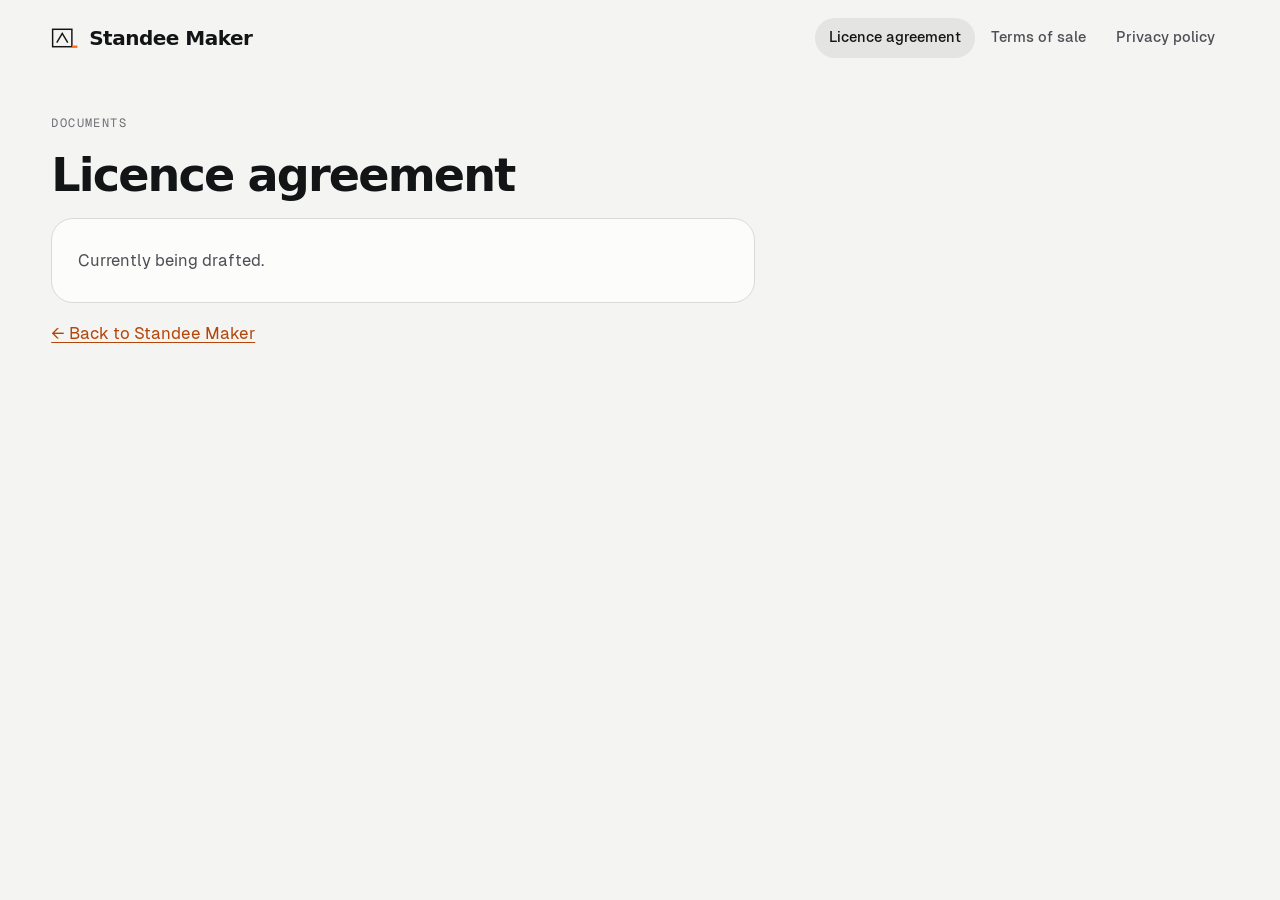
==== commit a08b1b19: "Sito da PNG-Stand-Maker @ 42e4ff7" ====
--- a/legal/licence.html
+++ b/legal/licence.html
@@ -14,7 +14,7 @@
     <a class="brand" href="../index.html">
       <svg class="mark" viewBox="0 0 30 24" aria-hidden="true">
         <rect x="1.5" y="2.5" width="21" height="19" fill="none" stroke="currentColor" stroke-width="1.6"/>
-        <path d="M22.5 21.5 L28.5 21.5" stroke="var(--amber)" stroke-width="2.6"/>
+        <path d="M22.5 21.5 L28.5 21.5" stroke="var(--accent)" stroke-width="2.6"/>
         <path d="M6 17 L12 7 L18 17" fill="none" stroke="currentColor" stroke-width="1.6"/>
       </svg>
       <span class="name">Standee Maker</span>
--- a/styles.css
+++ b/styles.css
@@ -1,144 +1,201 @@
 /* ===========================================================================
-   Standee Maker - pagina di vendita
-   Il sistema visivo e' quello dell'app: banco da lavoro, cartiglio, ambra.
+   Standee Maker - pagina di vendita, seconda grafica ("la vetrina")
+
+   L'idea: il pezzo stampato e' un oggetto da collezione, e lo si mostra come
+   tale, su un palco scuro con una luce sola (.stage). I disegni 2D stanno
+   invece su carta bianca con gli angoli di una carta da gioco (.paper): la
+   line art nera deve restare su bianco in tutti e due i temi, e la carta e'
+   anche meta' del perche' lo stand esiste.
+
+   Regola degli angoli, una sola e ovunque:
+     palchi, pannelli e modali   --r-lg (22px)
+     carte e schermate           --r-md (14px)
+     campi e piccoli riquadri    --r-sm (10px)
+     tutto cio' che si preme     a pillola (999px)
+
+   Il movimento ha due curve sole: --out per cio' che arriva (parte svelto e si
+   posa), --io per cio' che cambia di posto. Tutto quello che entra lo fa allo
+   stesso modo: sale un poco e si mette a fuoco. Con prefers-reduced-motion non
+   si muove niente (in fondo al file, e main.js fa lo stesso).
+
+   La grafica precedente ("banco da lavoro") e' nel tag git `site-classic`.
    Tutti i colori passano dai token qui sotto: niente letterali nei componenti.
    ========================================================================= */
 
+/* la luce del palco segue il puntatore: registrate, le due coordinate si
+   possono far scorrere con una transizione invece di saltare */
+@property --lx{syntax:"<percentage>";inherits:false;initial-value:50%}
+@property --ly{syntax:"<percentage>";inherits:false;initial-value:30%}
+
 :root{
   /* superfici */
-  --bench:#e6e3da;          /* il banco: grigio caldo, tirato verso l'oliva */
-  --sheet:#fbfaf7;          /* il foglio appoggiato sopra */
-  --mount:#f1eee7;          /* il passepartout dietro le immagini */
-  --paper:#ffffff;          /* i pannelli d'artwork: bianchi in entrambi i temi */
-  --paper-ink:#2a2c30;
-  --paper-soft:#8c8880;
-  --slab:#1b1e22;           /* il piano scuro: la card Commercial */
-  --slab-ink:#f2f0ea;
-  --slab-soft:#9d9a92;
-  --slab-rule:#32363b;
-
-  /* segni */
-  --rule:#d2cdc2;
-  --rule-soft:#e2ddd3;
-  --ink:#15171a;
-  --ink-soft:#716e67;
-
-  /* ambra */
-  --amber:#cf7d1f;
-  --amber-ink:#8a4f10;
-  --amber-veil:#f5eade;
-
-  /* azione */
-  --cta-bg:#8a4f10;
-  --cta-ink:#fdfcf9;
-  --cta-bg-hover:#6f3f0c;
-
-  --shadow:0 1px 0 rgba(21,23,26,.05);
-  --shadow-lift:0 12px 30px -18px rgba(21,23,26,.5);
-
-  /* i segni del tutorial: stanno sopra schermate chiare in tutti e due i
-     temi, come --paper, e quindi non cambiano col tema scuro */
-  --note:#d27a16;
+  --bg:#f4f4f2;             /* la pagina: grigio neutro, ne' crema ne' azzurro */
+  --bg-2:#ebebe7;           /* le fasce a tutta larghezza, un tono sotto */
+  --surface:#fcfcfb;        /* pannelli e card */
+  --line:#dadad5;
+  --line-soft:#e6e6e2;
+  --ink:#131416;
+  --ink-2:#4e4f55;
+  --ink-3:#6e6f75;
+  --ink-mute:#9a9ba0;       /* la seconda frase dei titoli, in due toni */
+
+  /* l'accento: l'arancio del filamento, lo stesso dei pulsanti nell'app */
+  --accent:#ff6a1f;
+  --on-accent:#1c0d03;      /* testo sopra l'accento: scuro, perche' il bianco non passa AA */
+  --accent-hover:#ff8240;
+  --accent-text:#b4460a;    /* l'accento quando e' testo sul fondo chiaro */
+  --accent-soft:#ffe9dc;
+  --accent-glow:rgba(255,106,31,.32);
+
+  /* la carta dei disegni: bianca in tutti e due i temi */
+  --paper:#ffffff;
+  --paper-line:#e4e4e0;
+  --paper-ink:#46474c;
+
+  /* il palco: scuro in tutti e due i temi, e' la vetrina del pezzo */
+  --stage-hi:#34363d;
+  --stage-lo:#111215;
+  --stage-ink:#f2f2ef;
+  --stage-ink-2:#a9aab1;
+  --stage-line:rgba(255,255,255,.09);
+
+  --shadow:0 1px 2px rgba(19,20,22,.05),0 8px 24px -14px rgba(19,20,22,.22);
+  --shadow-lift:0 2px 4px rgba(19,20,22,.05),0 28px 60px -28px rgba(19,20,22,.45);
+  --spot:rgba(255,106,31,.07);   /* la luce che segue il puntatore sulle card */
+
+  /* i segni del tutorial stanno sopra schermate chiare in tutti e due i temi */
+  --note:#f0620f;
   --note-ink:#ffffff;
   --note-halo:rgba(255,255,255,.92);
-  --note-veil:rgba(22,24,28,.34);
-
-  --display:"Barlow Condensed","Franklin Gothic Demi","Arial Narrow",sans-serif;
-  --text:"Barlow","Segoe UI",system-ui,sans-serif;
-  --mono:"IBM Plex Mono",Consolas,"Cascadia Mono",monospace;
-
-  --measure:1320px;
-  --gutter:clamp(20px,4vw,48px);
-
-  /* la carta millimetrata sotto i disegni: sta sul bianco di --paper, quindi
-     non cambia col tema, come lui */
-  --grid-minor:rgba(42,44,48,.045);
-  --grid-major:rgba(207,125,31,.16);
+  --note-veil:rgba(18,19,22,.36);
+
+  --display:"Bricolage Grotesque","Segoe UI",system-ui,sans-serif;
+  --text:"Geist","Segoe UI",system-ui,sans-serif;
+  --mono:"Geist Mono",Consolas,"Cascadia Mono",monospace;
+
+  --r-lg:22px;
+  --r-md:14px;
+  --r-sm:10px;
+
+  --out:cubic-bezier(.16,1,.3,1);
+  --io:cubic-bezier(.65,0,.35,1);
+
+  /* sui 2560 la pagina cresce con lo schermo: a misura fissa era una
+     colonna stretta in mezzo al vuoto */
+  --measure:clamp(1400px,80vw,2080px);
+  --gutter:clamp(16px,4vw,56px);
+  --sec:clamp(104px,11vw,184px);
+  --bar:76px;               /* la barra sospesa piu' il suo margine */
 }
 
 @media (prefers-color-scheme:dark){
   :root:not([data-theme="light"]){
-    --bench:#17181a;
-    --sheet:#202225;
-    --mount:#2a2c30;
-    --slab:#0f1113;
-    --slab-ink:#f0eee9;
-    --slab-soft:#9a978f;
-    --slab-rule:#282c31;
-    --rule:#35383d;
-    --rule-soft:#2a2c30;
-    --ink:#f0eee9;
-    --ink-soft:#9a978f;
-    --amber:#e6a052;
-    --amber-ink:#e6a052;
-    --amber-veil:#2b251c;
-    --cta-bg:#e6a052;
-    --cta-ink:#1a1611;
-    --cta-bg-hover:#f0b268;
-    --shadow:0 1px 0 rgba(0,0,0,.35);
-    --shadow-lift:0 12px 30px -18px rgba(0,0,0,.8);
+    --bg:#0c0d0f;
+    --bg-2:#121316;
+    --surface:#16171a;
+    --line:#2a2c30;
+    --line-soft:#1f2024;
+    --ink:#efefec;
+    --ink-2:#aeafb5;
+    --ink-3:#8b8c92;
+    --ink-mute:#65666c;
+    --accent:#ff7a33;
+    --accent-hover:#ff9152;
+    --accent-text:#ff9a5c;
+    --accent-soft:#2b1b11;
+    --accent-glow:rgba(255,122,51,.28);
+    --stage-hi:#2c2e35;
+    --stage-lo:#111215;
+    --stage-line:rgba(255,255,255,.08);
+    --shadow:0 1px 2px rgba(0,0,0,.4),0 8px 24px -14px rgba(0,0,0,.7);
+    --shadow-lift:0 2px 4px rgba(0,0,0,.4),0 30px 60px -28px rgba(0,0,0,.9);
+    --spot:rgba(255,255,255,.05);
   }
 }
 :root[data-theme="dark"]{
-  --bench:#17181a;
-  --sheet:#202225;
-  --mount:#2a2c30;
-  --slab:#0f1113;
-  --slab-ink:#f0eee9;
-  --slab-soft:#9a978f;
-  --slab-rule:#282c31;
-  --rule:#35383d;
-  --rule-soft:#2a2c30;
-  --ink:#f0eee9;
-  --ink-soft:#9a978f;
-  --amber:#e6a052;
-  --amber-ink:#e6a052;
-  --amber-veil:#2b251c;
-  --cta-bg:#e6a052;
-  --cta-ink:#1a1611;
-  --cta-bg-hover:#f0b268;
-  --shadow:0 1px 0 rgba(0,0,0,.35);
-  --shadow-lift:0 12px 30px -18px rgba(0,0,0,.8);
+  --bg:#0c0d0f;
+  --bg-2:#121316;
+  --surface:#16171a;
+  --line:#2a2c30;
+  --line-soft:#1f2024;
+  --ink:#efefec;
+  --ink-2:#aeafb5;
+  --ink-3:#8b8c92;
+  --ink-mute:#65666c;
+  --accent:#ff7a33;
+  --accent-hover:#ff9152;
+  --accent-text:#ff9a5c;
+  --accent-soft:#2b1b11;
+  --accent-glow:rgba(255,122,51,.28);
+  --stage-hi:#2c2e35;
+  --stage-lo:#111215;
+  --stage-line:rgba(255,255,255,.08);
+  --shadow:0 1px 2px rgba(0,0,0,.4),0 8px 24px -14px rgba(0,0,0,.7);
+  --shadow-lift:0 2px 4px rgba(0,0,0,.4),0 30px 60px -28px rgba(0,0,0,.9);
+  --spot:rgba(255,255,255,.05);
 }
 
 /* ------------------------------------------------------------------ font */
 /* In casa, non da Google Fonts: nessun indirizzo IP a terzi all'apertura
-   della pagina. Solo il sottoinsieme latino; le licenze (OFL) sono accanto. */
-@font-face{font-family:"Barlow Condensed";font-weight:600;font-style:normal;font-display:swap;src:url(assets/fonts/barlow-condensed-600.woff2) format("woff2")}
-@font-face{font-family:"Barlow";font-weight:400;font-style:normal;font-display:swap;src:url(assets/fonts/barlow-400.woff2) format("woff2")}
-@font-face{font-family:"Barlow";font-weight:500;font-style:normal;font-display:swap;src:url(assets/fonts/barlow-500.woff2) format("woff2")}
-@font-face{font-family:"Barlow";font-weight:600;font-style:normal;font-display:swap;src:url(assets/fonts/barlow-600.woff2) format("woff2")}
-@font-face{font-family:"IBM Plex Mono";font-weight:400;font-style:normal;font-display:swap;src:url(assets/fonts/ibm-plex-mono-400.woff2) format("woff2")}
+   della pagina. Solo il sottoinsieme latino; le licenze (OFL) sono accanto.
+   Bricolage e' variabile anche nella dimensione ottica: grande si stringe e
+   prende carattere, piccolo si apre e resta leggibile, da solo. */
+@font-face{font-family:"Bricolage Grotesque";font-weight:200 800;font-style:normal;font-display:swap;src:url(assets/fonts/bricolage-grotesque-var.woff2) format("woff2-variations"),url(assets/fonts/bricolage-grotesque-var.woff2) format("woff2")}
+@font-face{font-family:"Geist";font-weight:400;font-style:normal;font-display:swap;src:url(assets/fonts/geist-sans-latin-400-normal.woff2) format("woff2")}
+@font-face{font-family:"Geist";font-weight:500;font-style:normal;font-display:swap;src:url(assets/fonts/geist-sans-latin-500-normal.woff2) format("woff2")}
+@font-face{font-family:"Geist";font-weight:600;font-style:normal;font-display:swap;src:url(assets/fonts/geist-sans-latin-600-normal.woff2) format("woff2")}
+@font-face{font-family:"Geist Mono";font-weight:400;font-style:normal;font-display:swap;src:url(assets/fonts/geist-mono-latin-400-normal.woff2) format("woff2")}
+@font-face{font-family:"Geist Mono";font-weight:500;font-style:normal;font-display:swap;src:url(assets/fonts/geist-mono-latin-500-normal.woff2) format("woff2")}
 
 /* ------------------------------------------------------------------ base */
 *{box-sizing:border-box}
-html{scroll-behavior:smooth;scroll-padding-top:72px}
-/* overflow-x:clip e non hidden: la barra in alto resta sticky. Serve alla
-   fascia a tutta larghezza degli esempi, che sborda di proposito. */
+html{scroll-behavior:smooth;scroll-padding-top:calc(var(--bar) + 16px);-webkit-text-size-adjust:100%}
+/* overflow-x:clip e non hidden: la barra in alto resta sticky, e le fasce a
+   tutta larghezza possono sbordare di proposito. */
 body{
   margin:0;overflow-x:clip;
-  background:var(--bench);
+  background:var(--bg);
   color:var(--ink);
   font-family:var(--text);
-  font-size:clamp(16.5px,.8rem + .3vw,19px);
+  font-size:clamp(16px,.85rem + .25vw,20px);
   line-height:1.6;
-  -webkit-font-smoothing:antialiased;
-}
+  -webkit-font-smoothing:antialiased;-moz-osx-font-smoothing:grayscale;
+  text-rendering:optimizeLegibility;
+}
+::selection{background:var(--accent);color:var(--on-accent)}
 img{max-width:100%}
-a{color:var(--amber-ink)}
-:focus-visible{outline:2px solid var(--amber);outline-offset:3px}
+a{color:var(--accent-text);text-decoration-thickness:1px;text-underline-offset:3px}
+:focus-visible{outline:2px solid var(--accent);outline-offset:3px;border-radius:6px}
+
+/* il segno in cima alla pagina: quando esce di vista, la barra diventa vetro */
+.sentinel{position:absolute;top:0;left:0;width:1px;height:40px;pointer-events:none}
 
 .wrap{max-width:calc(var(--measure) + 2 * var(--gutter));margin:0 auto;padding-inline:var(--gutter)}
 
-h1,h2,h3{font-family:var(--display);font-weight:600;letter-spacing:.005em;margin:0}
-h1{font-size:clamp(44px,5vw,88px);line-height:1;letter-spacing:-.005em;text-wrap:balance}
+h1,h2,h3{font-family:var(--display);font-optical-sizing:auto;margin:0;text-wrap:balance;font-kerning:normal}
+h1{font-size:clamp(44px,5.3vw,116px);font-weight:700;line-height:1;letter-spacing:-.04em}
 /* il titolo delle pagine legali: un h1, ma della misura di una sezione */
-h1.as-section{font-size:clamp(30px,3.6vw,44px);line-height:1.08}
-h2{font-size:clamp(32px,3.3vw,56px);line-height:1.04;text-wrap:balance}
-h3{font-size:clamp(22px,1.5vw,27px);line-height:1.15}
+h1.as-section{font-size:clamp(32px,3.6vw,52px);line-height:1.06}
+h2{font-size:clamp(34px,3.7vw,80px);font-weight:700;line-height:1.02;letter-spacing:-.035em}
+h3{font-size:clamp(20px,1.45vw,27px);font-weight:600;line-height:1.2;letter-spacing:-.015em}
+/* i titoli in due toni: la seconda frase continua la prima, un passo indietro */
+/* la seconda frase va sempre a capo: il taglio cade dove cambia il senso,
+   non dove finisce lo spazio. Stretta, ciascuna delle due si bilancia da se'. */
+h2 .mute{display:block;color:var(--ink-mute)}
+.stage h2 .mute{color:var(--stage-ink-2);opacity:.7}
 p{margin:0;text-wrap:pretty}             /* niente parola sola sull'ultima riga */
-.mm{font-family:var(--mono);font-variant-numeric:tabular-nums;font-size:.92em}
-em{font-style:normal;color:var(--amber-ink);font-weight:500}
+/* Un pezzo di frase che non si spezza: nei testi brevi il browser va a capo
+   fra un pezzo e l'altro ("...of the same program: / pick a subject...")
+   invece che dove finisce la riga ("pick a / subject"). I pezzi stanno sui
+   confini naturali (virgole, "and", "that") e sono corti, sotto i 40
+   caratteri: cosi' dove c'e' spazio se ne mettono piu' d'uno per riga, e
+   anche sul telefono ognuno sta intero nella sua. */
+.ph{display:inline-block}
+/* e con i pezzi indivisibili, il bilanciamento sceglie il taglio che rende
+   le righe piu' uguali: di solito e' quello dove cambia il senso */
+p:has(> .ph){text-wrap:balance}
+.mm{font-family:var(--mono);font-variant-numeric:tabular-nums;font-size:.9em}
+em{font-style:normal;color:var(--accent-text);font-weight:600}
 b{font-weight:600}
 
 /* le icone (Lucide, come nell'app): un tratto solo, che segue il colore del testo */
@@ -146,434 +203,721 @@
 
 /* sopravvive solo nelle pagine legali (make_legal.py) */
 .eyebrow{
-  font-family:var(--mono);font-size:11.5px;letter-spacing:.14em;text-transform:uppercase;
-  color:var(--ink-soft);display:flex;align-items:center;gap:12px;margin:0;
-}
-.eyebrow::after{content:"";flex:1;height:1px;background:var(--rule)}
+  font-family:var(--mono);font-size:12px;letter-spacing:.12em;text-transform:uppercase;
+  color:var(--ink-3);margin:0;
+}
 
 /* le sezioni: titolo e una riga, poi il contenuto */
-.sec{padding-block:clamp(88px,9vw,150px) 0}
-.sec-head{display:flex;flex-direction:column;gap:14px;margin-bottom:clamp(36px,3.5vw,56px)}
-.sec-head p{font-size:clamp(18px,1.25vw,21px);color:var(--ink-soft)}
-
-/* una fascia a tutta larghezza, un tono sopra il banco: rompe la sequenza di
-   sezioni uguali senza cambiare tema */
-.band{position:relative;margin-top:clamp(88px,9vw,150px);padding-bottom:clamp(88px,9vw,150px)}
+.sec{padding-top:var(--sec)}
+.sec-head{display:flex;flex-direction:column;gap:20px;margin-bottom:clamp(44px,4.4vw,88px)}
+.sec-head h2{max-width:22em}
+.sec-head p{font-size:clamp(17px,1.15vw,23px);line-height:1.5;color:var(--ink-2);max-width:48em}
+.sec-head.center{margin-inline:auto;text-align:center;align-items:center}
+
+/* una fascia a tutta larghezza, un tono sotto la pagina */
+.band{position:relative;margin-top:var(--sec);padding-bottom:var(--sec)}
 .band::before{
   content:"";position:absolute;inset:0 calc(50% - 50vw);z-index:-1;
-  background:var(--sheet);border-block:1px solid var(--rule);
-}
-.band + .sec{padding-top:clamp(88px,9vw,150px)}
-
-/* la carta millimetrata: righe di 1 mm e di 1 cm (a 8 px il mm, come svg2stl) */
-.graph{
-  background-color:var(--paper);
-  background-image:
-    linear-gradient(var(--grid-major) 1px,transparent 1px),
-    linear-gradient(90deg,var(--grid-major) 1px,transparent 1px),
-    linear-gradient(var(--grid-minor) 1px,transparent 1px),
-    linear-gradient(90deg,var(--grid-minor) 1px,transparent 1px);
-  background-size:80px 80px,80px 80px,8px 8px,8px 8px;
-  background-position:-1px -1px;
-}
-
-
-/* entrano quando arrivano in vista (main.js mette .reveal solo a quelle ancora sotto) */
-.reveal{opacity:0;transform:translateY(14px);transition:opacity .6s cubic-bezier(.16,1,.3,1),transform .6s cubic-bezier(.16,1,.3,1)}
-.reveal.in{opacity:1;transform:none}
+  background:var(--bg-2);
+}
+.band + .sec{padding-top:var(--sec)}
+
+/* il palco: la luce viene dall'alto (o da dove sta il puntatore, nella hero),
+   con una grana leggera da fotografia. Scuro in tutti e due i temi, perche'
+   e' la vetrina del pezzo e non una sezione della pagina. */
+.stage{
+  position:relative;isolation:isolate;overflow:hidden;
+  background:
+    radial-gradient(80% 65% at var(--lx) var(--ly),var(--stage-hi),transparent 72%),
+    var(--stage-lo);
+  color:var(--stage-ink);
+  border:1px solid var(--stage-line);border-radius:var(--r-lg);
+  box-shadow:inset 0 1px 0 rgba(255,255,255,.05);
+  transition:--lx 1.2s var(--out),--ly 1.2s var(--out);
+}
+.stage::before{
+  content:"";position:absolute;inset:0;z-index:-1;pointer-events:none;
+  opacity:.09;mix-blend-mode:overlay;
+  background-image:url("data:image/svg+xml,%3Csvg xmlns='http://www.w3.org/2000/svg' width='160' height='160'%3E%3Cfilter id='n'%3E%3CfeTurbulence type='fractalNoise' baseFrequency='.9' numOctaves='2' stitchTiles='stitch'/%3E%3C/filter%3E%3Crect width='100%25' height='100%25' filter='url(%23n)'/%3E%3C/svg%3E");
+}
+/* la carta: bianca, con l'angolo di una carta da gioco */
+.paper{
+  background:var(--paper);border:1px solid var(--paper-line);border-radius:var(--r-md);
+  overflow:hidden;
+}
+/* l'ombra a terra sotto il pezzo, dove c'e' un palco */
+.floor{
+  position:absolute;left:50%;z-index:-1;pointer-events:none;
+  height:7%;transform:translateX(-50%);
+  background:radial-gradient(closest-side,rgba(0,0,0,.6),transparent);
+}
+
+/* --------------------------------------------------------- l'entrata */
+/* Tutto cio' che ha data-reveal (o data-split, per i titoli parola per
+   parola) arriva salendo un poco e mettendosi a fuoco. Nascosto solo con la
+   classe .js, che mette uno script in testa alla pagina: senza JavaScript la
+   pagina e' semplicemente ferma e visibile. --d ritarda il singolo pezzo. */
+.js [data-reveal]{
+  opacity:0;transform:translateY(22px);filter:blur(8px);
+  transition:opacity .9s var(--out),transform 1.1s var(--out),filter .9s var(--out);
+  transition-delay:var(--d,0ms);
+}
+.js [data-reveal].in{opacity:1;transform:none;filter:none}
+[data-split] .w{display:inline-block}
+.js [data-split] .w{
+  opacity:0;transform:translateY(.42em);filter:blur(10px);
+  transition:opacity .8s var(--out),transform 1s var(--out),filter .8s var(--out);
+  transition-delay:calc(var(--d,0ms) + var(--i,0) * 38ms);
+}
+.js [data-split].in .w{opacity:1;transform:none;filter:none}
+/* la rete di sicurezza: se main.js non e' arrivato, dopo tre secondi (lo
+   script in testa alla pagina mette .late) si vede tutto, fermo */
+.late [data-reveal],.late [data-split] .w{opacity:1;transform:none;filter:none}
 
 /* -------------------------------------------------------------- pulsanti */
 .btn{
-  display:inline-flex;align-items:center;justify-content:center;gap:10px;
-  font-family:var(--display);font-weight:600;font-size:19px;letter-spacing:.015em;white-space:nowrap;
-  padding:13px 24px 14px;border:1px solid transparent;border-radius:2px;
-  background:var(--cta-bg);color:var(--cta-ink);cursor:pointer;line-height:1.2;
-  transition:background .18s,border-color .18s,transform .18s;text-decoration:none;
-}
-.btn:hover{background:var(--cta-bg-hover)}
-.btn:active{transform:translateY(1px)}
-.btn-ghost{background:none;color:var(--ink);border-color:var(--rule)}
-.btn-ghost:hover{background:var(--amber-veil);border-color:var(--amber)}
-.btn-s{font-size:16.5px;padding:8px 16px 9px}
+  position:relative;display:inline-flex;align-items:center;justify-content:center;gap:10px;
+  font-family:var(--text);font-weight:600;font-size:16.5px;letter-spacing:-.01em;white-space:nowrap;
+  padding:13px 24px;border:1px solid transparent;border-radius:999px;
+  background:var(--accent);color:var(--on-accent);cursor:pointer;line-height:1.2;
+  box-shadow:inset 0 1px 0 rgba(255,255,255,.35),0 10px 26px -12px var(--accent-glow);
+  transition:background .25s,border-color .25s,color .25s,transform .35s var(--out),box-shadow .35s var(--out);
+  text-decoration:none;-webkit-tap-highlight-color:transparent;
+}
+.btn:hover{background:var(--accent-hover);transform:translateY(-1px);box-shadow:inset 0 1px 0 rgba(255,255,255,.4),0 14px 32px -12px var(--accent-glow)}
+.btn:active{transform:translateY(0) scale(.98);transition-duration:.12s}
+/* l'icona fa il gesto del pulsante: la freccia di download scende, il play avanza */
+.btn .i{transition:transform .35s var(--out)}
+.btn:hover .i-down{transform:translateY(2px)}
+.btn:hover .i-play{transform:translateX(2px)}
+.btn:hover .i-next{transform:translateX(3px)}
+.btn:hover .i-prev{transform:translateX(-3px)}
+.btn-ghost{background:transparent;color:var(--ink);border-color:var(--line);box-shadow:none}
+.btn-ghost:hover{background:var(--surface);border-color:var(--ink-3);box-shadow:none}
+.btn-s{font-size:14.5px;padding:9px 18px}
 .btn-block{width:100%}
+/* sopra il palco scuro il fantasma prende i colori del palco */
+.stage .btn-ghost{color:var(--stage-ink);border-color:rgba(255,255,255,.18);background:rgba(255,255,255,.02)}
+.stage .btn-ghost:hover{background:rgba(255,255,255,.08);border-color:rgba(255,255,255,.36)}
 
 /* ------------------------------------------------------------ intestazione */
+/* Una barra sospesa: in cima alla pagina e' solo testo sul fondo, appena si
+   scorre (html.scrolled, main.js) diventa una pillola di vetro. Il segno
+   sotto la voce della sezione in vista scivola da una voce all'altra. */
+/* La pillola e' larga quanto la pagina piu' il suo bordo e il suo margine
+   interno (19 px per lato): cosi' il marchio sta a filo del bordo sinistro
+   dei titoli e il pulsante a filo del bordo destro del palco. Piu' stretta e centrata, sugli schermi larghi il marchio
+   partiva a meta' strada e sembrava fuori posto. */
 .topbar{
-  position:sticky;top:0;z-index:20;background:var(--bench);
-  border-bottom:1px solid var(--rule);
+  position:sticky;top:0;z-index:20;padding:10px max(0px,var(--gutter) - 19px) 0;
+  pointer-events:none;
 }
 .topbar-in{
-  max-width:calc(var(--measure) + 2 * var(--gutter));margin:0 auto;padding:10px var(--gutter);min-height:64px;
+  pointer-events:auto;position:relative;
+  max-width:calc(var(--measure) + 38px);margin:0 auto;min-height:56px;padding:0 18px;
   display:flex;align-items:center;gap:16px;
-}
-.brand{display:flex;align-items:center;gap:10px;text-decoration:none;color:inherit}
+  border:1px solid transparent;border-radius:999px;
+  transition:background .5s var(--out),border-color .5s var(--out),box-shadow .5s var(--out),max-width .6s var(--out);
+}
+.scrolled .topbar-in,.topbar.solid .topbar-in{
+  background:color-mix(in srgb,var(--surface) 72%,transparent);
+  -webkit-backdrop-filter:saturate(1.6) blur(18px);backdrop-filter:saturate(1.6) blur(18px);
+  border-color:color-mix(in srgb,var(--line) 80%,transparent);
+  box-shadow:0 12px 34px -18px rgba(0,0,0,.35),inset 0 1px 0 rgba(255,255,255,.05);
+}
+@supports not (background:color-mix(in srgb,red 50%,blue)){
+  .scrolled .topbar-in,.topbar.solid .topbar-in{background:var(--surface)}
+}
+.brand{display:flex;align-items:center;gap:10px;text-decoration:none;color:inherit;border-radius:8px}
 .mark{width:28px;height:22px;flex:none}
-.brand .name{font-family:var(--display);font-weight:600;font-size:23px;line-height:1}
-.topnav{display:flex;gap:28px;margin-left:auto}
+.brand .name{font-family:var(--display);font-weight:700;font-size:20px;letter-spacing:-.025em;line-height:1;white-space:nowrap}
+.topnav{position:relative;display:flex;gap:2px;margin-left:auto}
 .topnav a{
-  font-size:16px;color:var(--ink-soft);text-decoration:none;
-  border-bottom:1px solid transparent;padding-bottom:1px;
-}
-.topnav a:hover{color:var(--ink);border-bottom-color:var(--amber)}
+  position:relative;z-index:1;
+  font-size:14.5px;font-weight:500;color:var(--ink-2);text-decoration:none;
+  padding:8px 14px;border-radius:999px;transition:color .3s;
+}
+.topnav a:hover,.topnav a[aria-current="true"]{color:var(--ink)}
+.nav-ind{
+  position:absolute;top:0;bottom:0;left:0;width:0;border-radius:999px;
+  background:color-mix(in srgb,var(--ink) 7%,transparent);opacity:0;
+  transform:translateX(var(--x,0));width:var(--w,0);
+  transition:transform .55s var(--out),width .55s var(--out),opacity .35s;
+}
+.nav-ind.on{opacity:1}
 .topbar .btn{margin-left:8px}
-@media (max-width:820px){
+@media (max-width:860px){
   .topnav{display:none}
   .topbar .btn{margin-left:auto}
 }
+@media (max-width:420px){
+  .topbar-in{padding:0 14px}
+  .brand .name{font-size:17.5px}
+  .topbar .btn-s{font-size:14px;padding:8px 14px}
+}
 
 /* -------------------------------------------------------------------- hero */
-/* la hero riempie lo schermo meno la striscia dei fatti, che deve stare in vista */
+/* La hero tiene anche la riga dei quattro fatti, sotto a tutta larghezza, e
+   finisce 32 px sopra il bordo dello schermo: i fatti sono la prima cosa da
+   sapere, non vanno cercati scorrendo. */
 .hero{
-  display:grid;grid-template-columns:minmax(0,1fr) minmax(0,1.1fr);
-  gap:clamp(40px,4.5vw,88px);align-items:center;padding-block:clamp(32px,4vh,64px);
-  min-height:min(calc(100dvh - 64px - 88px),900px);
-}
-.hero-copy{display:flex;flex-direction:column;gap:clamp(22px,2vw,32px);align-items:flex-start}
-.hero-sub{font-size:clamp(19px,1.45vw,24px);line-height:1.45;color:var(--ink-soft);max-width:27em}
-.hero-cta{display:flex;flex-wrap:wrap;gap:12px;margin-top:6px}
-.hero-cta .btn{font-size:clamp(19px,1.3vw,21px);padding:15px 28px 16px}
-
-/* il pezzo (o la sua foto) su un foglio bianco, come in studio: bianco in tutti
-   e due i temi, perche' la figura non deve cambiare colore col tema */
-.hero-art{
-  position:relative;height:clamp(420px,calc(100dvh - 64px - 88px - 80px),780px);
-  border:1px solid var(--rule);border-radius:2px;box-shadow:var(--shadow-lift);overflow:hidden;
-}
-.hero-art>img{width:100%;height:100%;object-fit:cover;display:block}
+  display:grid;grid-template-columns:minmax(0,5fr) minmax(0,6fr);grid-template-rows:1fr auto;
+  gap:clamp(40px,5vh,72px) clamp(32px,5vw,112px);align-items:center;
+  padding-block:clamp(20px,3vh,48px) 0;
+  min-height:min(calc(100dvh - var(--bar) - 22px),1200px);
+}
+.hero .facts{grid-column:1 / -1;align-self:end;width:100%}
+.hero-copy{display:flex;flex-direction:column;gap:clamp(22px,2vw,34px);align-items:flex-start}
+.hero-sub{font-size:clamp(18px,1.35vw,26px);line-height:1.45;color:var(--ink-2);max-width:25em}
+.hero-cta{display:flex;flex-wrap:wrap;gap:12px;margin-top:8px}
+.hero-cta .btn{font-size:clamp(16.5px,1.05vw,19px);padding:15px 28px}
+
+/* il palco della hero: il pezzo ci sta sopra senza cornice, con la sua ombra */
+.hero-stage{
+  height:clamp(440px,calc(100dvh - var(--bar) - 196px),1040px);
+  box-shadow:var(--shadow-lift),inset 0 1px 0 rgba(255,255,255,.05);
+}
+.hero-stage .floor{bottom:12.5%;width:44%}
+.hero-stage>img.hero-photo{position:absolute;inset:0;width:100%;height:100%;object-fit:cover;display:block}
+/* entrata del palco: si accende, poi il pezzo sale al suo posto */
+.js .hero-stage{opacity:0;transform:translateY(16px) scale(.985);transition:opacity 1.1s var(--out) .15s,transform 1.4s var(--out) .15s,--lx 1.2s var(--out),--ly 1.2s var(--out)}
+.js .hero-stage .turn-box{opacity:0;transform:translateY(28px);transition:opacity 1.2s var(--out) .45s,transform 1.6s var(--out) .45s}
+.js .hero-stage .floor{opacity:0;transition:opacity 1.4s var(--out) .7s}
+.js.ready .hero-stage{opacity:1;transform:none}
+.js.ready .hero-stage .turn-box,.js.ready .hero-stage .floor{opacity:1;transform:none}
+
 .turn-box{
   position:absolute;inset:0;display:grid;place-items:center;
   cursor:grab;touch-action:pan-y;user-select:none;-webkit-user-select:none;
 }
 .turn-box.grabbing{cursor:grabbing}
-/* le viste hanno molto bianco attorno: un po' piu' alte del riquadro, centrate */
+/* le viste hanno molto vuoto attorno: un po' piu' alte del palco, centrate */
 .turn-box img,.turn-box canvas{
-  position:absolute;left:50%;top:50%;transform:translate(-50%,-50%);
+  position:absolute;left:50%;top:47%;transform:translate(-50%,-50%);
   height:112%;width:auto;max-width:none;display:block;
   -webkit-user-drag:none;pointer-events:none;
 }
 .turn-box canvas{visibility:hidden}
 .turn-box.live canvas{visibility:visible}
 .turn-box.live img{visibility:hidden}      /* il canvas ha disegnato: l'<img> era solo la prima vista */
-.turn-box:focus-visible{outline-offset:-4px}
+.turn-box:focus-visible{outline-offset:-5px;border-radius:var(--r-lg)}
 .turn-tag{
-  position:absolute;left:50%;bottom:14px;transform:translateX(-50%);white-space:nowrap;
-  font-size:13.5px;color:var(--paper-soft);pointer-events:none;transition:opacity .4s;
-}
-.turn-tag::before{content:"\2190\00a0\00a0"}
-.turn-tag::after{content:"\00a0\00a0\2192"}
-.turn-tag.gone{opacity:0}
-
-/* i quattro fatti, subito sotto: una riga, niente scatole */
+  position:absolute;left:50%;bottom:20px;transform:translateX(-50%);white-space:nowrap;
+  display:inline-flex;align-items:center;gap:8px;
+  font-size:13px;font-weight:500;color:var(--stage-ink-2);letter-spacing:.005em;
+  padding:7px 14px 7px 11px;border-radius:999px;
+  background:rgba(255,255,255,.05);border:1px solid var(--stage-line);
+  -webkit-backdrop-filter:blur(8px);backdrop-filter:blur(8px);
+  pointer-events:none;transition:opacity .6s var(--out),transform .6s var(--out);
+}
+.turn-tag .i{width:14px;height:14px;animation:tag-nudge 3.2s var(--io) 2.2s 2}
+/* l'unico movimento che si ripete da solo: due volte, per dire "si gira" */
+@keyframes tag-nudge{0%,100%{transform:rotate(0)}40%{transform:rotate(-200deg)}70%{transform:rotate(-160deg)}}
+.turn-tag.gone{opacity:0;transform:translate(-50%,6px)}
+
+/* il disegno di partenza, appoggiato davanti al palco come una carta */
+.hero-card{
+  position:absolute;left:24px;bottom:28px;width:clamp(116px,21%,210px);z-index:2;
+  padding:8px;margin:0;transform:rotate(-4deg);transform-origin:bottom left;
+  box-shadow:0 22px 44px -18px rgba(0,0,0,.75),0 2px 6px rgba(0,0,0,.25);pointer-events:none;
+  transition:transform .8s var(--out),opacity 1s var(--out);
+}
+.hero-card img{display:block;width:100%;height:auto;aspect-ratio:821/668;object-fit:contain}
+.hero-stage:hover .hero-card{transform:rotate(-2.5deg) translateY(-4px)}
+.js .hero-card{opacity:0;transform:rotate(-12deg) translate(-12px,24px)}
+.js.ready .hero-card{opacity:1;transform:rotate(-4deg);transition-delay:.9s}
+.js.ready .hero-stage:hover .hero-card{transform:rotate(-2.5deg) translateY(-4px);transition-delay:0s}
+
+/* i quattro fatti, subito sotto: una riga, l'icona in un tassello */
 .facts{
-  list-style:none;margin:0;padding:22px 0;display:grid;grid-template-columns:repeat(4,minmax(0,1fr));
-  gap:16px 24px;border-block:1px solid var(--rule);
-}
-.facts li{display:flex;align-items:center;gap:12px;font-weight:500;font-size:clamp(16px,1.1vw,18px)}
-.facts .i{width:22px;height:22px;color:var(--amber-ink);stroke-width:1.75}
+  list-style:none;margin:0 auto;padding:28px 0 0;
+  display:grid;grid-template-columns:repeat(4,minmax(0,1fr));gap:18px 28px;
+  border-top:1px solid var(--line);
+}
+.facts li{display:flex;align-items:center;gap:14px;font-weight:500;font-size:clamp(15px,.95vw,18px);color:var(--ink-2)}
+.facts .tile-i{
+  width:38px;height:38px;flex:none;display:grid;place-items:center;border-radius:var(--r-sm);
+  background:var(--surface);border:1px solid var(--line);color:var(--accent-text);
+}
+.facts .i{width:19px;height:19px;stroke-width:1.8}
+
+@media (max-width:960px){
+  .hero{grid-template-columns:minmax(0,1fr);grid-template-rows:none;gap:28px;padding-block:24px 40px;min-height:0}
+  /* stretta, i fatti vengono subito dopo i pulsanti, prima del palco */
+  .hero-copy{order:1}
+  .hero .facts{order:2;padding-block:22px 0}
+  .hero-stage{order:3}
+  .hero-stage{height:clamp(380px,100vw,560px)}
+  /* stretto, la carta sale in alto a sinistra: in basso coprirebbe "Drag to turn" */
+  .hero-card{top:18px;bottom:auto;left:18px;transform-origin:top left}
+  .facts{grid-template-columns:repeat(2,minmax(0,1fr))}
+}
+
+/* ------------------------------------------ come funziona: i tre stati */
+/* Su schermo largo: il riquadro resta fermo a sinistra e cambia stato mentre
+   i tre passi scorrono a destra (main.js mette data-step). Stretto: ogni passo
+   ha la sua immagine, e il riquadro fermo sparisce. */
+.how-grid{display:grid;grid-template-columns:minmax(0,7fr) minmax(0,5fr);gap:clamp(40px,6vw,128px);timeline-scope:--how}
+.how-visual{position:sticky;top:calc(var(--bar) + 6vh);align-self:start}
+.how-frame{position:relative;aspect-ratio:5/4;width:min(100%,(100dvh - var(--bar) - 6vh - 90px) * 1.25)}
+.how-layer{
+  position:absolute;inset:0;display:grid;place-items:center;
+  opacity:0;transition:opacity .7s var(--out),clip-path 1.1s var(--io);
+}
+.how-layer.paper img{max-width:84%;max-height:84%;width:auto;height:auto;object-fit:contain}
+/* il tracciato arriva come una passata di scanner, da sinistra */
+.how-layer[data-k="1"]{clip-path:inset(0 100% 0 0);opacity:1}
+.how-frame[data-step="0"] [data-k="0"]{opacity:1}
+.how-frame[data-step="1"] [data-k="0"],.how-frame[data-step="1"] [data-k="1"]{opacity:1}
+.how-frame[data-step="1"] [data-k="1"],.how-frame[data-step="2"] [data-k="1"]{clip-path:inset(0 0 0 0)}
+.how-frame[data-step="2"] [data-k="2"]{opacity:1}
+.how-frame[data-step="2"] [data-k="1"]{opacity:0}
+/* la riga dello scanner: attraversa il foglio insieme al taglio */
+.how-scan{
+  position:absolute;top:0;bottom:0;left:0;width:2px;z-index:3;pointer-events:none;opacity:0;
+  background:var(--accent);box-shadow:0 0 18px 3px var(--accent-glow),0 0 2px var(--accent);
+}
+.how-frame.scanning .how-scan{animation:scan 1.1s var(--io) forwards}
+@keyframes scan{0%{left:0;opacity:0}8%{opacity:1}88%{opacity:1}100%{left:calc(100% - 2px);opacity:0}}
+.how-layer.stage .still,.how-layer.stage .turn-box img,.how-layer.stage .turn-box canvas{
+  position:absolute;left:50%;top:48%;transform:translate(-50%,-50%);
+  height:122%;width:auto;max-width:none;
+}
+.how-layer.stage .still,.how-layer.stage .turn-box{transition:transform 1.3s var(--out),opacity 1s var(--out)}
+.how-frame:not([data-step="2"]) .how-layer.stage .still{transform:translate(-50%,-44%) scale(.96)}
+.how-layer.stage .floor{bottom:11%;width:34%}
+
+/* sotto il riquadro, il filo del percorso: si riempie con lo scorrimento
+   (scroll-driven, dove c'e'), a scatti per passo dove non c'e' */
+.how-track{margin-top:22px}
+.how-bar{position:relative;height:2px;border-radius:2px;background:var(--line);overflow:hidden}
+.how-bar i{position:absolute;inset:0;background:var(--accent);transform-origin:left;transform:scaleX(var(--f,.12));transition:transform .8s var(--out)}
+.how-labels{display:flex;justify-content:space-between;margin-top:12px;font-size:13.5px;font-weight:500;color:var(--ink-3)}
+.how-labels span{transition:color .5s}
+.how-labels span.on{color:var(--ink)}
+@supports (animation-timeline:view()){
+  .how-bar i{transition:none;animation:how-fill linear both;animation-timeline:--how;animation-range:contain 0% contain 100%}
+}
+@keyframes how-fill{from{transform:scaleX(.08)}to{transform:scaleX(1)}}
+
+.how-steps{list-style:none;margin:0;padding:0;view-timeline-name:--how}
+.how-step{
+  min-height:70vh;display:flex;flex-direction:column;justify-content:center;gap:16px;
+  opacity:.22;transform:translateY(10px);transition:opacity .7s var(--out),transform .9s var(--out);
+}
+.how-step:first-child{min-height:56vh;justify-content:flex-start;padding-top:10vh}
+.how-step:last-child{min-height:78vh}
+.how-step.on{opacity:1;transform:none}
+.how-step h3{font-size:clamp(30px,2.8vw,60px);font-weight:700;letter-spacing:-.032em;line-height:1.02}
+.how-step p{font-size:clamp(17px,1.2vw,23px);line-height:1.5;color:var(--ink-2);max-width:30ch}
+.how-inline{display:none}
 
 @media (max-width:900px){
-  .hero{grid-template-columns:minmax(0,1fr);gap:32px;padding-block:32px 40px;min-height:0}
-  .hero-art{height:clamp(340px,90vw,520px)}
-  .facts{grid-template-columns:repeat(2,minmax(0,1fr))}
-}
-
-/* ------------------------------------------------------- i tre passi */
-.triptych{
-  list-style:none;margin:0;padding:0;
-  display:grid;grid-template-columns:repeat(3,minmax(0,1fr));gap:clamp(48px,4.5vw,72px);align-items:start;
-}
-.trip{position:relative;display:flex;flex-direction:column;gap:10px}
-.trip-art{
-  position:relative;aspect-ratio:4/3;background:var(--paper);border:1px solid var(--rule);
-  border-radius:2px;display:grid;place-items:center;overflow:hidden;margin-bottom:8px;
-}
-.trip-art img{max-width:84%;max-height:84%;width:auto;height:auto;object-fit:contain}
-/* il pezzo che gira, quando la foto gli ha preso la hero */
-.trip-art .turn-box img,.trip-art .turn-box canvas,.trip-art img.still{
-  position:absolute;left:50%;top:50%;transform:translate(-50%,-50%);
-  height:118%;max-height:none;max-width:none;
-}
-.trip p{font-size:clamp(16px,1.05vw,18px);color:var(--ink-soft);max-width:36ch}
-/* la freccia fra due passi: a meta' altezza del riquadro, che e' 3/4 della
-   larghezza; un margine in percentuale si misura sulla larghezza, per questo 37.5% */
-.trip-join{
-  position:absolute;left:calc(clamp(48px,4.5vw,72px) / -2 - 12px);top:0;margin-top:37.5%;transform:translateY(-50%);
-  width:24px;height:24px;color:var(--amber);
-}
+  .how-grid{grid-template-columns:minmax(0,1fr);gap:0}
+  .how-visual{display:none}
+  .how-step,.how-step:first-child,.how-step:last-child{min-height:0;opacity:1;transform:none;padding:0 0 56px}
+  .how-step:last-child{padding-bottom:0}
+  .how-inline{display:grid;place-items:center;position:relative;aspect-ratio:5/4;margin:0 0 8px}
+  .how-inline.paper img{max-width:84%;max-height:84%;width:auto;height:auto;object-fit:contain}
+  .how-inline.stage img{position:absolute;left:50%;top:48%;transform:translate(-50%,-50%);height:122%;width:auto;max-width:none}
+}
+
+/* ---------------------------------------------------------------- esempi */
+.ex-show{max-width:1280px;margin:0 auto}
+/* il confronto sta intero nello schermo insieme alle miniature sotto (che
+   devono restare a portata di clic mentre si guarda), e non oltre la misura
+   vera delle immagini (864 px di lato): ingrandite di piu' si sgranano */
+.cmp{margin:0 auto;width:min(100%,1040px,(100dvh - var(--bar) - 290px) * 864 / 711)}
+.cmp-box{
+  position:relative;aspect-ratio:864/711;
+  cursor:ew-resize;touch-action:pan-y;user-select:none;-webkit-user-select:none;
+  box-shadow:var(--shadow-lift);
+}
+.cmp-box img{position:absolute;inset:0;width:100%;height:100%;object-fit:contain;-webkit-user-drag:none;transition:opacity .35s var(--out),filter .35s var(--out)}
+.cmp-box.swap img{opacity:0;filter:blur(6px)}
+.cmp-box .b{clip-path:inset(0 var(--r,50%) 0 0)}
+.cmp-bar{position:absolute;top:0;bottom:0;left:var(--p,50%);width:2px;background:var(--accent);transform:translateX(-1px);box-shadow:0 0 12px var(--accent-glow)}
+.cmp-grip{
+  position:absolute;top:50%;left:50%;width:46px;height:46px;transform:translate(-50%,-50%);
+  background:var(--accent);border-radius:50%;display:grid;place-items:center;color:var(--on-accent);
+  box-shadow:0 0 0 5px rgba(255,255,255,.9),0 10px 24px -6px rgba(0,0,0,.45);
+  transition:transform .35s var(--out),box-shadow .35s var(--out);
+}
+.cmp-box:hover .cmp-grip,.cmp-box.dragging .cmp-grip{transform:translate(-50%,-50%) scale(1.08)}
+.cmp-grip .i{width:18px;height:18px;stroke-width:2.4}
+.cmp-grip:focus-visible{outline:2px solid var(--ink);outline-offset:6px;border-radius:50%}
+.cmp-side{
+  position:absolute;top:14px;font-size:12.5px;font-weight:600;color:var(--paper-ink);
+  background:rgba(255,255,255,.9);border:1px solid var(--paper-line);border-radius:999px;padding:4px 12px;
+  pointer-events:none;transition:opacity .3s;
+}
+.cmp-side.l{left:14px}
+.cmp-side.r{right:14px}
+.cmp-box.edge-l .cmp-side.l,.cmp-box.edge-r .cmp-side.r{opacity:0}
+
+.ex-picks{
+  position:relative;display:grid;grid-template-columns:repeat(4,minmax(0,1fr));gap:16px;
+  margin:28px auto 0;max-width:760px;
+}
+.ex-pick{
+  display:flex;flex-direction:column;align-items:center;gap:10px;padding:0;margin:0;
+  background:none;border:0;font:inherit;color:var(--ink-3);cursor:pointer;
+  transition:color .3s;
+}
+.ex-pick .thumb{
+  width:100%;aspect-ratio:864/711;display:block;padding:6px;
+  transition:border-color .3s,box-shadow .4s var(--out),transform .5s var(--out);
+}
+.ex-pick img{display:block;width:100%;height:100%;object-fit:contain}
+.ex-pick .n{font-size:14.5px;font-weight:600}
+.ex-pick:hover{color:var(--ink-2)}
+.ex-pick:hover .thumb{transform:translateY(-3px);box-shadow:var(--shadow)}
+.ex-pick[aria-selected="true"]{color:var(--ink)}
+.ex-pick[aria-selected="true"] .thumb{border-color:var(--accent);box-shadow:0 0 0 2px var(--accent),0 12px 28px -14px var(--accent-glow)}
+.ex-hint{text-align:center;text-wrap:balance;color:var(--ink-3);font-size:15px;margin-top:22px}
+.ex-hint .i{width:16px;height:16px;vertical-align:-3px;margin-right:8px}
+
+@media (max-width:640px){
+  .ex-picks{gap:8px}
+  .ex-pick .n{font-size:12.5px}
+  .cmp-grip{width:40px;height:40px}
+}
+
+/* ------------------------------------------------------- l'app: riquadri */
+.app-show{
+  background:var(--surface);border:1px solid var(--line);border-radius:var(--r-lg);
+  padding:clamp(10px,1.1vw,18px);box-shadow:var(--shadow-lift);
+}
+.app-top{display:flex;flex-wrap:wrap;align-items:center;gap:12px 22px;padding:4px 4px 16px}
+/* le schede: una pillola che scivola sotto quella scelta (.tab-ind, main.js) */
+.tabs{position:relative;display:inline-flex;gap:2px;padding:4px;border-radius:999px;background:var(--bg-2);border:1px solid var(--line-soft)}
+.tab-ind{
+  position:absolute;top:4px;bottom:4px;left:0;border-radius:999px;
+  background:var(--surface);box-shadow:0 1px 2px rgba(0,0,0,.12),0 4px 12px -6px rgba(0,0,0,.25);
+  transform:translateX(var(--x,4px));width:var(--w,0);
+  transition:transform .55s var(--out),width .55s var(--out);
+}
+.tab{
+  position:relative;z-index:1;
+  font-family:var(--text);font-weight:600;font-size:15px;
+  border:0;background:transparent;color:var(--ink-3);
+  padding:8px 20px;border-radius:999px;cursor:pointer;line-height:1.2;
+  transition:color .3s;
+}
+.tab:hover{color:var(--ink-2)}
+.tab[aria-selected="true"]{color:var(--ink)}
+.app-top .note{flex:1 1 320px;min-width:0;transition:opacity .25s,filter .25s}
+.app-top .note.swap{opacity:0;filter:blur(4px)}
+.shot{position:relative;aspect-ratio:1500/920;border-radius:var(--r-md);overflow:hidden;background:var(--paper);border:1px solid var(--line-soft)}
+.shot img{position:absolute;inset:0;width:100%;height:100%;opacity:0;transform:scale(1.012);transition:opacity .5s var(--out),transform .9s var(--out)}
+.shot img.on{opacity:1;transform:none}
+.note{font-size:clamp(15px,.95vw,18px);color:var(--ink-2);line-height:1.5}
+.note b{color:var(--ink);font-weight:600}
+
+.tiles{display:grid;grid-template-columns:repeat(2,minmax(0,1fr));gap:20px;margin-top:20px}
+.tile{
+  display:flex;flex-direction:column;gap:12px;
+  background:var(--surface);border:1px solid var(--line);border-radius:var(--r-lg);
+  padding:clamp(10px,1.1vw,18px) clamp(10px,1.1vw,18px) 26px;box-shadow:var(--shadow);
+}
+.tile-img{border-radius:var(--r-md);border:1px solid var(--line-soft);overflow:hidden;margin-bottom:8px;background:var(--paper)}
+.tile-img img{display:block;width:100%;height:auto;transition:transform 1.2s var(--out)}
+.tile:hover .tile-img img{transform:scale(1.025)}
+.tile h3,.tile .note{padding-inline:8px}
+
 @media (max-width:760px){
-  .triptych{grid-template-columns:minmax(0,1fr);gap:48px}
-  .trip-join{left:50%;top:-36px;margin-top:0;transform:translateX(-50%) rotate(90deg)}
-}
-
-/* ------------------------------------------------------- l'app: riquadri */
-.bento{display:grid;grid-template-columns:repeat(2,minmax(0,1fr));gap:20px}
-.cell{
-  display:flex;flex-direction:column;gap:10px;padding:14px 14px 20px;
-  background:var(--sheet);border:1px solid var(--rule);border-radius:2px;box-shadow:var(--shadow);
-}
-.cell>img{display:block;width:100%;height:auto;border:1px solid var(--rule-soft);border-radius:1px;margin-bottom:6px}
-.cell h3{padding-inline:4px}
-.cell .note{padding-inline:4px}
-.cell-wide{grid-column:1 / -1;background:var(--mount);padding:14px 14px 18px}
-.tabs{display:flex;flex-wrap:wrap;gap:6px}
-.tab{
-  font-family:var(--display);font-weight:600;font-size:17px;letter-spacing:.02em;
-  border:1px solid var(--rule);background:var(--sheet);color:var(--ink-soft);
-  padding:6px 16px 7px;border-radius:2px;cursor:pointer;line-height:1.3;
-  transition:color .18s,border-color .18s,background .18s;
-}
-.tab:hover{color:var(--ink)}
-.tab[aria-selected="true"]{color:var(--ink);border-color:var(--amber);background:var(--amber-veil)}
-.shot{position:relative;aspect-ratio:1500/920;border:1px solid var(--rule-soft);border-radius:1px;overflow:hidden;background:var(--paper)}
-.shot img{position:absolute;inset:0;width:100%;height:100%;opacity:0;transition:opacity .3s ease}
-.shot img.on{opacity:1}
-.note{font-size:clamp(16px,1.05vw,18px);color:var(--ink-soft)}
-.note b{color:var(--ink);font-weight:600}
-
-@media (max-width:760px){
-  .bento{grid-template-columns:minmax(0,1fr)}
-}
-
-/* ---------------------------------------------------------------- esempi */
-.grid{display:grid;grid-template-columns:repeat(4,minmax(0,1fr));gap:18px}
-.cmp{margin:0}
-.cmp-box{
-  position:relative;aspect-ratio:3/4;background:var(--paper);
-  border:1px solid var(--rule);border-radius:2px;overflow:hidden;
-  cursor:ew-resize;touch-action:pan-y;user-select:none;
-}
-.cmp-box img{position:absolute;inset:0;width:100%;height:100%;object-fit:contain;-webkit-user-drag:none}
-.cmp-box .b{clip-path:inset(0 var(--r,50%) 0 0)}
-.cmp-bar{position:absolute;top:0;bottom:0;left:var(--p,50%);width:2px;background:var(--amber);transform:translateX(-1px)}
-.cmp-grip{
-  position:absolute;top:50%;left:50%;width:30px;height:30px;transform:translate(-50%,-50%);
-  background:var(--amber);border-radius:50%;display:grid;place-items:center;color:var(--note-ink);
-}
-.cmp-grip .i{width:16px;height:16px;stroke-width:2.25}
-.cmp-grip:focus-visible{outline:2px solid var(--ink);outline-offset:2px}
-.cmp figcaption{margin-top:10px;font-family:var(--display);font-weight:600;font-size:18px}
-
-@media (max-width:980px){
-  .grid{grid-template-columns:repeat(2,minmax(0,1fr))}
+  .tiles{grid-template-columns:minmax(0,1fr)}
+  .tabs{width:100%}
+  .tab{flex:1}
 }
 
 /* -------------------------------------------------------------- tutorial */
-.split{display:grid;grid-template-columns:minmax(0,7fr) minmax(0,5fr);gap:48px;align-items:center}
-.split-copy{display:flex;flex-direction:column;gap:18px;align-items:flex-start}
-.split-copy p{font-size:clamp(18px,1.25vw,21px);color:var(--ink-soft)}
+.cinema{
+  display:grid;grid-template-columns:minmax(0,5fr) minmax(0,7fr);gap:clamp(32px,4vw,80px);align-items:center;
+  padding:clamp(28px,4.5vw,80px);
+  --lx:78%;--ly:40%;
+}
+.cinema-copy{display:flex;flex-direction:column;gap:22px;align-items:flex-start}
+.cinema-copy p{font-size:clamp(17px,1.15vw,22px);line-height:1.5;color:var(--stage-ink-2)}
+.cinema .btn{margin-top:6px}
 .tour-poster{
   position:relative;display:block;width:100%;cursor:pointer;font:inherit;color:inherit;
-  padding:12px;background:var(--mount);border:1px solid var(--rule);border-radius:2px;box-shadow:var(--shadow-lift);
-}
-.tour-poster img{display:block;width:100%;height:auto;border:1px solid var(--rule-soft);border-radius:1px;transition:filter .25s}
-.tour-poster:hover img{filter:brightness(.92)}
+  padding:0;background:none;border:0;border-radius:var(--r-md);
+}
+.tour-poster img{
+  display:block;width:100%;height:auto;border-radius:var(--r-md);
+  box-shadow:0 40px 80px -30px rgba(0,0,0,.9),0 0 0 1px rgba(255,255,255,.06);
+  transition:filter .4s var(--out),transform .8s var(--out);
+}
+.tour-poster:hover img{filter:brightness(.88)}
 .tour-play{
   position:absolute;left:50%;top:50%;transform:translate(-50%,-50%);
-  width:76px;height:76px;border-radius:50%;display:grid;place-items:center;
-  background:var(--cta-bg);color:var(--cta-ink);box-shadow:var(--shadow-lift);
-  transition:background .18s,transform .18s;
-}
-.tour-play .i{width:28px;height:28px;margin-left:4px;fill:currentColor}
-.tour-poster:hover .tour-play{background:var(--cta-bg-hover);transform:translate(-50%,-50%) scale(1.05)}
-.tour-poster:active .tour-play{transform:translate(-50%,-50%) scale(.98)}
-
-@media (max-width:860px){
-  .split{grid-template-columns:minmax(0,1fr);gap:28px}
+  width:84px;height:84px;border-radius:50%;display:grid;place-items:center;
+  background:var(--accent);color:var(--on-accent);
+  box-shadow:0 0 0 10px rgba(255,255,255,.12),0 18px 40px -10px rgba(0,0,0,.6);
+  transition:background .25s,transform .5s var(--out),box-shadow .5s var(--out);
+}
+.tour-play .i{width:30px;height:30px;margin-left:4px;fill:currentColor}
+.tour-poster:hover .tour-play{background:var(--accent-hover);transform:translate(-50%,-50%) scale(1.07);box-shadow:0 0 0 16px rgba(255,255,255,.1),0 18px 40px -10px rgba(0,0,0,.6)}
+.tour-poster:active .tour-play{transform:translate(-50%,-50%) scale(.97)}
+
+@media (max-width:900px){
+  .cinema{grid-template-columns:minmax(0,1fr)}
+  .tour-play{width:68px;height:68px}
 }
 
 /* ---------------------------------------------------------------- prezzi */
-.plans{display:grid;grid-template-columns:repeat(2,minmax(0,1fr));gap:20px;align-items:stretch}
+.plans{display:grid;grid-template-columns:repeat(2,minmax(0,1fr));gap:20px;align-items:stretch;max-width:max(1040px,56vw);margin:0 auto}
 .plan{
-  display:flex;flex-direction:column;gap:14px;padding:30px 28px 28px;
-  background:var(--sheet);border:1px solid var(--rule);border-radius:2px;box-shadow:var(--shadow);
-  transition:transform .25s cubic-bezier(.16,1,.3,1),box-shadow .25s;
-}
-.plan:hover{transform:translateY(-2px);box-shadow:var(--shadow-lift)}
-.plan.dark{background:var(--slab);color:var(--slab-ink);border-color:var(--slab-rule);box-shadow:var(--shadow-lift)}
-.plan-name{font-size:30px;line-height:1}
-.plan-for{font-size:16px;color:var(--ink-soft);margin-top:-6px}
-.plan.dark .plan-for{color:var(--slab-soft)}
-.price{display:flex;align-items:baseline;gap:6px;margin-block:6px 4px}
-.price .fig{font-family:var(--display);font-weight:600;font-size:52px;line-height:1;font-variant-numeric:tabular-nums}
-.price .cur{font-family:var(--display);font-weight:600;font-size:28px;line-height:1}
-.price .once{font-size:14.5px;color:var(--ink-soft);margin-left:6px}
-.plan.dark .price .once{color:var(--slab-soft)}
-.plan ul{list-style:none;margin:0 0 10px;padding:0;display:flex;flex-direction:column;gap:9px;font-size:16px}
-.plan li{display:grid;grid-template-columns:18px 1fr;gap:10px;align-items:start;color:var(--ink-soft)}
-.plan.dark li{color:var(--slab-soft)}
+  position:relative;isolation:isolate;display:flex;flex-direction:column;gap:14px;padding:clamp(26px,2.4vw,40px);
+  background:var(--surface);border:1px solid var(--line);border-radius:var(--r-lg);box-shadow:var(--shadow);
+  transition:transform .6s var(--out),box-shadow .6s var(--out);
+}
+/* la luce che segue il puntatore: sul fondo, e piu' viva sul bordo */
+.plan::before,.plan::after{
+  content:"";position:absolute;inset:-1px;border-radius:inherit;pointer-events:none;
+  opacity:0;transition:opacity .5s var(--out);
+}
+.plan::before{z-index:-1;background:radial-gradient(520px circle at var(--mx,50%) var(--my,0%),var(--spot),transparent 45%)}
+.plan::after{
+  padding:1px;background:radial-gradient(360px circle at var(--mx,50%) var(--my,0%),var(--accent),transparent 50%);
+  -webkit-mask:linear-gradient(#000 0 0) content-box,linear-gradient(#000 0 0);-webkit-mask-composite:xor;
+  mask:linear-gradient(#000 0 0) content-box exclude,linear-gradient(#000 0 0);
+}
+.plans:hover .plan::before,.plans:hover .plan::after{opacity:1}
+.plan:hover{transform:translateY(-3px);box-shadow:var(--shadow-lift)}
+/* Commercial: il bordo d'accento, non un colore di fondo diverso per tema */
+.plan.pick-me{border-color:var(--accent);box-shadow:0 0 0 1px var(--accent),var(--shadow-lift)}
+.plan-name{font-size:clamp(28px,2vw,36px);font-weight:700;letter-spacing:-.03em;line-height:1}
+.plan-for{font-size:16px;color:var(--ink-2);margin-top:-4px}
+.price{display:flex;align-items:baseline;gap:4px;margin-block:12px 6px}
+.price .fig{font-family:var(--display);font-weight:700;font-size:clamp(50px,4vw,72px);letter-spacing:-.045em;line-height:1;font-variant-numeric:tabular-nums}
+.price .cur{font-family:var(--display);font-weight:600;font-size:clamp(26px,1.8vw,34px);line-height:1;color:var(--ink-2)}
+.price .once{font-size:14.5px;color:var(--ink-3);margin-left:10px}
+.plan ul{list-style:none;margin:6px 0 12px;padding:20px 0 0;display:flex;flex-direction:column;gap:12px;font-size:clamp(15.5px,.95vw,17.5px);border-top:1px solid var(--line-soft)}
+.plan li{display:grid;grid-template-columns:20px 1fr;gap:12px;align-items:start;color:var(--ink-2)}
 .plan li b{color:var(--ink);font-weight:600}
-.plan.dark li b{color:var(--slab-ink)}
-.plan li .i{width:17px;height:17px;margin-top:4px;stroke-width:2.25}
-.plan .tick{color:var(--amber)}
-.plan .cross{color:var(--ink-soft);opacity:.7}
-.plan.dark .cross{color:var(--slab-soft)}
+.plan li .i{width:18px;height:18px;margin-top:3px;stroke-width:2.25}
+.plan .tick{color:var(--accent-text)}
+.plan .cross{color:var(--ink-3)}
 .plan .btn{margin-top:auto}
-.plan.dark .btn-ghost{color:var(--slab-ink);border-color:var(--slab-rule)}
 
 .trialbar{
   display:flex;align-items:center;justify-content:space-between;gap:16px 28px;flex-wrap:wrap;
-  margin-top:20px;padding:20px 24px;border:1px solid var(--rule);border-radius:2px;
-  background:var(--amber-veil);
-}
-.trialbar p{color:var(--ink-soft);max-width:52ch}
+  max-width:max(1040px,56vw);margin:20px auto 0;padding:18px 18px 18px 28px;border-radius:var(--r-lg);
+  background:var(--accent-soft);border:1px solid color-mix(in srgb,var(--accent) 22%,transparent);
+}
+.trialbar p{color:var(--ink-2);max-width:56ch}
 .trialbar p b{color:var(--ink)}
 
 @media (max-width:760px){
   .plans{grid-template-columns:minmax(0,1fr)}
+  .trialbar{padding:20px}
   .trialbar .btn{width:100%}
 }
 
 /* ------------------------------------------------------------------- faq */
-.faq-wrap{display:grid;grid-template-columns:minmax(0,4fr) minmax(0,8fr);gap:48px;align-items:start}
-.faq-side{position:sticky;top:96px;display:flex;flex-direction:column;gap:14px}
-.faq-side p{color:var(--ink-soft);font-size:16px}
-.faq{border-top:1px solid var(--rule)}
-.faq details{border-bottom:1px solid var(--rule)}
+.faq-wrap{display:grid;grid-template-columns:minmax(0,4fr) minmax(0,8fr);gap:clamp(32px,5vw,112px);align-items:start}
+.faq-side{position:sticky;top:calc(var(--bar) + 40px);display:flex;flex-direction:column;gap:18px}
+.faq-side p{color:var(--ink-2);font-size:clamp(16px,1vw,18px)}
+.faq{display:flex;flex-direction:column;gap:10px;interpolate-size:allow-keywords}
+.faq details{
+  background:var(--surface);border:1px solid var(--line);border-radius:var(--r-md);
+  transition:border-color .4s,box-shadow .5s var(--out);
+}
+.faq details:hover{border-color:color-mix(in srgb,var(--ink-3) 60%,var(--line))}
+.faq details[open]{border-color:var(--ink-3);box-shadow:var(--shadow)}
 .faq summary{
-  list-style:none;cursor:pointer;padding:18px 36px 18px 2px;position:relative;
-  font-family:var(--display);font-weight:600;font-size:21px;line-height:1.25;
+  list-style:none;cursor:pointer;padding:21px 64px 21px 24px;position:relative;border-radius:var(--r-md);
+  font-family:var(--text);font-weight:600;font-size:clamp(16.5px,1.1vw,19.5px);line-height:1.35;
+  transition:color .3s;
 }
 .faq summary::-webkit-details-marker{display:none}
 /* il piu' che si chiude in un meno: due trattini, uno dei due ruota */
 .faq summary::before,.faq summary::after{
-  content:"";position:absolute;right:6px;top:50%;width:14px;height:2px;background:var(--amber-ink);
-  transition:transform .25s;
+  content:"";position:absolute;right:26px;top:50%;width:14px;height:2px;margin-top:-1px;border-radius:2px;background:var(--accent-text);
+  transition:transform .5s var(--out);
 }
 .faq summary::after{transform:rotate(90deg)}
 .faq details[open] summary::after{transform:rotate(0)}
-.faq summary:hover{color:var(--amber-ink)}
-.faq .answer{padding:0 2px 20px;color:var(--ink-soft);font-size:clamp(16px,1.05vw,18px);max-width:64ch}
+.faq summary:hover{color:var(--accent-text)}
+.faq .answer{padding:0 24px 24px;color:var(--ink-2);font-size:clamp(15.5px,1vw,18px);max-width:66ch}
 .faq .answer b{color:var(--ink);font-weight:600}
+/* l'apertura scorre invece di scattare, dove il browser lo sa fare */
+.faq details::details-content{
+  height:0;overflow:clip;opacity:0;
+  transition:height .5s var(--out),opacity .4s var(--out),content-visibility .5s allow-discrete;
+}
+.faq details[open]::details-content{height:auto;opacity:1}
 
 @media (max-width:860px){
   .faq-wrap{grid-template-columns:minmax(0,1fr);gap:24px}
   .faq-side{position:static}
 }
 
+/* -------------------------------------------------------------- chiusura */
+.outro{
+  display:flex;flex-direction:column;align-items:center;text-align:center;gap:22px;
+  padding:clamp(40px,5vw,80px) clamp(20px,4vw,64px) clamp(48px,5.5vw,96px);
+  --lx:50%;--ly:26%;
+}
+.outro-art{position:relative;isolation:isolate;width:clamp(200px,22vw,360px);aspect-ratio:1040/1360;margin:-6% 0 -4%}
+.outro-art img{width:100%;height:100%;display:block}
+.outro-art .floor{bottom:17%;width:56%}
+.outro h2{max-width:16ch}
+.outro p{color:var(--stage-ink-2);font-size:clamp(17px,1.15vw,22px);max-width:40ch}
+.outro .btn{margin-top:8px;font-size:17.5px;padding:15px 30px}
+
 /* ---------------------------------------------------------------- footer */
-footer{margin-top:112px;border-top:1px solid var(--rule);padding-block:28px 44px}
+footer{margin-top:clamp(72px,7vw,120px);border-top:1px solid var(--line);padding-block:32px 52px}
 .foot-in{
   max-width:calc(var(--measure) + 2 * var(--gutter));margin:0 auto;padding-inline:var(--gutter);
-  display:flex;flex-wrap:wrap;gap:14px 28px;align-items:baseline;
-  font-size:14.5px;color:var(--ink-soft);
-}
-.foot-in nav{display:flex;flex-wrap:wrap;gap:20px;margin-left:auto}
-.foot-in a{color:var(--ink-soft);text-decoration:none;border-bottom:1px solid var(--rule)}
-.foot-in a:hover{color:var(--ink);border-bottom-color:var(--amber)}
+  display:flex;flex-wrap:wrap;gap:14px 28px;align-items:center;
+  font-size:14.5px;color:var(--ink-3);
+}
+.foot-in .brand .name{font-size:18px;color:var(--ink)}
+.foot-in nav{display:flex;flex-wrap:wrap;gap:6px 24px;margin-left:auto}
+.foot-in nav a{color:var(--ink-2);text-decoration:none;transition:color .25s}
+.foot-in nav a:hover{color:var(--ink);text-decoration:underline;text-decoration-color:var(--accent);text-underline-offset:4px}
 
 @media (max-width:760px){
-  .sec-head{margin-bottom:28px}
+  .sec-head{margin-bottom:32px}
   .hero-cta{align-self:stretch}
   .hero-cta .btn{flex:1 1 100%}
-  footer{margin-top:80px}
   .foot-in nav{margin-left:0}
 }
 
+/* ------------------------------------------ movimento legato allo scorrere */
+/* Il poster del tutorial si raddrizza mentre arriva, il pezzo della chiusura
+   sale al suo posto. Solo dove il browser lega le animazioni allo scorrimento,
+   e mai con prefers-reduced-motion: senza, sono semplicemente fermi. */
+@media (prefers-reduced-motion:no-preference){
+  @supports (animation-timeline:view()){
+    .tour-poster{animation:poster-in linear both;animation-timeline:view();animation-range:entry 0% cover 42%}
+    .outro-art img{animation:rise linear both;animation-timeline:view();animation-range:entry 5% cover 42%}
+    .outro-art .floor{animation:floor-in linear both;animation-timeline:view();animation-range:entry 5% cover 42%}
+  }
+}
+@keyframes poster-in{from{transform:perspective(1600px) rotateX(16deg) translateY(48px) scale(.95);opacity:.35}to{transform:none;opacity:1}}
+@keyframes rise{from{transform:translateY(44px) scale(.95);opacity:0}to{transform:none;opacity:1}}
+@keyframes floor-in{from{opacity:0;transform:translateX(-50%) scaleX(.6)}to{opacity:1;transform:translateX(-50%)}}
+
 /* --------------------------------------------------------------- modali */
+/* Si aprono salendo un poco e si chiudono allo stesso modo: la chiusura
+   funziona dove il browser sa animare display e overlay, altrove e' secca. */
 dialog{
-  border:1px solid var(--rule);border-radius:3px;background:var(--sheet);color:var(--ink);
-  padding:0;width:min(560px,calc(100vw - 32px));max-height:min(86vh,760px);
-  box-shadow:0 30px 60px -30px rgba(0,0,0,.6);
+  border:1px solid var(--line);border-radius:var(--r-lg);background:var(--surface);color:var(--ink);
+  padding:0;width:min(560px,calc(100vw - 32px));max-height:min(86vh,780px);
+  box-shadow:0 40px 90px -30px rgba(0,0,0,.65),inset 0 1px 0 rgba(255,255,255,.04);
   overflow:hidden;              /* scorre il corpo, non la scatola */
-}
-dialog::backdrop{background:rgba(17,18,20,.55)}
+  opacity:0;transform:translateY(14px) scale(.985);
+  transition:opacity .35s var(--out),transform .5s var(--out),overlay .35s allow-discrete,display .35s allow-discrete;
+}
+dialog[open]{opacity:1;transform:none}
+@starting-style{dialog[open]{opacity:0;transform:translateY(14px) scale(.985)}}
+dialog::backdrop{
+  background:rgba(10,11,13,0);-webkit-backdrop-filter:blur(0);backdrop-filter:blur(0);
+  transition:background .35s,backdrop-filter .35s,overlay .35s allow-discrete,display .35s allow-discrete;
+}
+dialog[open]::backdrop{background:rgba(10,11,13,.55);-webkit-backdrop-filter:blur(6px);backdrop-filter:blur(6px)}
+@starting-style{dialog[open]::backdrop{background:rgba(10,11,13,0);backdrop-filter:blur(0)}}
 .dlg{display:flex;flex-direction:column;max-height:inherit}
 .dlg-head{
-  display:flex;align-items:flex-start;gap:14px;padding:20px 20px 14px;
-  border-bottom:1px solid var(--rule-soft);
-}
-.dlg-head .titles{display:flex;flex-direction:column;gap:2px}
-.dlg-head h2{font-size:27px}
-.dlg-head .sub{font-size:14px;color:var(--ink-soft)}
+  display:flex;align-items:flex-start;gap:14px;padding:24px 24px 14px;
+}
+.dlg-head .titles{display:flex;flex-direction:column;gap:4px}
+.dlg-head h2{font-size:30px;letter-spacing:-.03em}
+.dlg-head .sub{font-size:14px;color:var(--ink-3)}
 .dlg-x{
-  margin-left:auto;background:none;border:1px solid var(--rule);border-radius:2px;
-  width:30px;height:30px;flex:none;cursor:pointer;color:var(--ink-soft);
-  display:grid;place-items:center;padding:0;
+  margin-left:auto;background:var(--bg-2);border:0;border-radius:999px;
+  width:36px;height:36px;flex:none;cursor:pointer;color:var(--ink-2);
+  display:grid;place-items:center;padding:0;transition:background .25s,color .25s,transform .4s var(--out);
 }
 .dlg-x .i{width:16px;height:16px}
-.dlg-x:hover{background:var(--amber-veil);color:var(--ink)}
+.dlg-x:hover{background:var(--line);color:var(--ink);transform:rotate(90deg)}
 .dlg-body{
-  padding:18px 20px 20px;overflow:auto;display:flex;flex-direction:column;gap:16px;
+  padding:6px 24px 24px;overflow:auto;display:flex;flex-direction:column;gap:16px;
   scrollbar-width:none;                 /* si scorre, ma la barra non si vede */
   -ms-overflow-style:none;
 }
 .dlg-body::-webkit-scrollbar{width:0;height:0}
-.dlg-body p{font-size:15.5px;color:var(--ink-soft)}
-.dlg-body p b{color:var(--ink);font-weight:500}
+.dlg-body p{font-size:15.5px;color:var(--ink-2)}
+.dlg-body p b{color:var(--ink);font-weight:600}
 .dlg-foot{
-  padding:14px 20px 18px;border-top:1px solid var(--rule-soft);
+  padding:16px 24px 22px;border-top:1px solid var(--line-soft);
   display:flex;flex-direction:column;gap:10px;
 }
 
 .terms{
-  display:grid;grid-template-columns:auto 1fr;gap:8px 14px;
-  font-size:15px;align-items:baseline;
+  display:grid;grid-template-columns:auto 1fr;gap:10px 16px;
+  font-size:15px;align-items:baseline;margin:0;
 }
 .terms dt{font-weight:600;font-size:14.5px;color:var(--ink);white-space:nowrap}
-.terms dd{margin:0;color:var(--ink-soft)}
-.terms dd b{color:var(--ink);font-weight:500}
+.terms dd{margin:0;color:var(--ink-2)}
+.terms dd b{color:var(--ink);font-weight:600}
 
 /* scelta dell'edizione nel modale d'acquisto */
 .picks{display:flex;flex-direction:column;gap:10px}
 .pick{
   display:grid;grid-template-columns:18px 1fr auto;gap:12px;align-items:center;
-  border:1px solid var(--rule);border-radius:2px;padding:13px 15px;cursor:pointer;
-  background:var(--mount);transition:border-color .18s,background .18s;
-}
-.pick:hover{border-color:var(--amber)}
-.pick:has(input:checked){border-color:var(--amber);background:var(--amber-veil)}
-.pick:has(input:focus-visible){outline:2px solid var(--amber);outline-offset:2px}
-.pick input{accent-color:var(--amber);width:16px;height:16px;margin:0}
+  border:1px solid var(--line);border-radius:var(--r-md);padding:14px 16px;cursor:pointer;
+  background:var(--bg);transition:border-color .3s,background .3s,box-shadow .3s;
+}
+.pick:hover{border-color:var(--ink-3)}
+.pick:has(input:checked){border-color:var(--accent);background:var(--accent-soft);box-shadow:0 0 0 1px var(--accent)}
+.pick:has(input:focus-visible){outline:2px solid var(--accent);outline-offset:2px}
+.pick input{accent-color:var(--accent);width:16px;height:16px;margin:0}
 .pick .who{display:flex;flex-direction:column;gap:1px}
-.pick .who .n{font-family:var(--display);font-weight:600;font-size:20px;line-height:1.15}
-.pick .who .w{font-size:14px;color:var(--ink-soft);line-height:1.3}
-.pick .p{font-family:var(--display);font-weight:600;font-size:22px;font-variant-numeric:tabular-nums;white-space:nowrap}
+.pick .who .n{font-family:var(--display);font-weight:700;font-size:20px;letter-spacing:-.02em;line-height:1.15}
+.pick .who .w{font-size:14px;color:var(--ink-2);line-height:1.35}
+.pick .p{font-family:var(--display);font-weight:700;font-size:22px;letter-spacing:-.02em;font-variant-numeric:tabular-nums;white-space:nowrap}
 
 .callout{
-  border-left:2px solid var(--amber);background:var(--amber-veil);
-  padding:11px 14px;font-size:14.5px;color:var(--ink-soft);
-}
-.callout b{color:var(--ink);font-weight:500}
-.hint{font-size:13.5px;color:var(--ink-soft);text-align:center}
+  border-radius:var(--r-sm);background:var(--accent-soft);
+  padding:12px 15px;font-size:14.5px;color:var(--ink-2);
+}
+.callout b{color:var(--ink);font-weight:600}
+.hint{font-size:13.5px;color:var(--ink-3);text-align:center}
+.btn[aria-disabled="true"]{opacity:.55;cursor:not-allowed;transform:none;box-shadow:none}
 
 /* -------------------------------------------------------- tutorial: modale */
 /* Il modale: largo quasi quanto la finestra, alto quanto basta alla schermata. */
 dialog.tour{
-  width:min(1360px,calc(100vw - 24px));height:min(92vh,940px);max-height:none;max-width:none;
+  width:min(1400px,calc(100vw - 24px));height:min(92vh,960px);max-height:none;max-width:none;
 }
 .tour .dlg{height:100%;max-height:none}
-.tour .dlg-head{padding:14px 20px 12px}
+.tour .dlg-head{padding:16px 20px 10px}
 .tour .dlg-head h2{font-size:24px}
 
 /* i capitoli come una barra di avanzamento a segmenti, uno per passo */
 .tour-bar{
-  display:grid;grid-template-columns:repeat(var(--chapters,6),minmax(0,1fr));gap:10px;
-  padding:10px 20px 12px;border-bottom:1px solid var(--rule-soft);
+  display:grid;grid-template-columns:repeat(var(--chapters,6),minmax(0,1fr));gap:12px;
+  padding:6px 20px 14px;border-bottom:1px solid var(--line-soft);
 }
 .tour-chap{
-  display:flex;flex-direction:column;gap:6px;align-items:stretch;min-width:0;
+  display:flex;flex-direction:column;gap:7px;align-items:stretch;min-width:0;
   background:none;border:0;padding:0;cursor:pointer;font:inherit;color:inherit;text-align:left;
 }
 .tour-chap .l{
-  font-size:13px;font-weight:500;
-  color:var(--ink-soft);white-space:nowrap;overflow:hidden;text-overflow:ellipsis;
-}
-.tour-chap:hover .l,.tour-chap[aria-current="true"] .l{color:var(--amber-ink)}
+  font-size:13px;font-weight:600;
+  color:var(--ink-3);white-space:nowrap;overflow:hidden;text-overflow:ellipsis;transition:color .3s;
+}
+.tour-chap:hover .l,.tour-chap[aria-current="true"] .l{color:var(--accent-text)}
 .tour-chap .ticks{display:flex;gap:3px}
-.tour-chap .ticks i{flex:1;height:4px;border-radius:1px;background:var(--rule)}
-.tour-chap .ticks i.done{background:var(--amber)}
-.tour-chap .ticks i.now{background:var(--amber);box-shadow:0 0 0 1.5px var(--sheet),0 0 0 3px var(--amber)}
-
-.tour-body{flex:1;min-height:0;display:grid;grid-template-columns:minmax(0,1fr) 370px}
+.tour-chap .ticks i{flex:1;height:4px;border-radius:999px;background:var(--line);transition:background .4s,box-shadow .4s}
+.tour-chap .ticks i.done{background:var(--accent)}
+.tour-chap .ticks i.now{background:var(--accent);box-shadow:0 0 0 1.5px var(--surface),0 0 0 3px var(--accent)}
+
+.tour-body{flex:1;min-height:0;display:grid;grid-template-columns:minmax(0,1fr) 380px}
 .tour-stage{
-  min-height:0;min-width:0;background:var(--mount);padding:18px;
+  min-height:0;min-width:0;background:var(--bg-2);padding:20px;
   display:grid;place-items:center;overflow:hidden;
 }
 .tour-shot{
-  position:relative;background:var(--paper);border:1px solid var(--rule);border-radius:1px;
-  box-shadow:var(--shadow-lift);
-}
-.tour-shot img{display:block;width:100%;height:100%;transition:opacity .25s}
+  position:relative;background:var(--paper);border:1px solid var(--line);border-radius:var(--r-sm);
+  box-shadow:var(--shadow-lift);overflow:hidden;
+}
+.tour-shot img{display:block;width:100%;height:100%;transition:opacity .3s var(--out)}
 .tour-shot img.loading{opacity:0}
 .tour-shot svg{position:absolute;inset:0;width:100%;height:100%;overflow:visible}
 
@@ -583,7 +927,7 @@
 .tour-halo{fill:none;stroke:var(--note-halo);stroke-width:6px;vector-effect:non-scaling-stroke}
 .tour-badge circle{fill:var(--note);stroke:var(--note-halo);stroke-width:2px;vector-effect:non-scaling-stroke}
 .tour-badge text{fill:var(--note-ink);font-family:var(--mono);font-weight:500;text-anchor:middle;dominant-baseline:central}
-.tour-mark,.tour-badge{cursor:pointer;transition:opacity .2s}
+.tour-mark,.tour-badge{cursor:pointer;transition:opacity .25s}
 .tour-mark.off,.tour-badge.off{opacity:.28}
 .tour-pulse{
   fill:none;stroke:var(--note);stroke-width:2.5px;vector-effect:non-scaling-stroke;
@@ -595,27 +939,33 @@
 .tour-todo[hidden],.tour-shot img[hidden]{display:none}
 .tour-todo{
   position:absolute;inset:0;display:grid;place-items:center;padding:24px;text-align:center;
-  background:var(--sheet);border:1px dashed var(--amber);
-  font-family:var(--mono);font-size:12.5px;letter-spacing:.04em;color:var(--ink-soft);
+  background:var(--surface);border:1px dashed var(--accent);
+  font-family:var(--mono);font-size:12.5px;color:var(--ink-2);
 }
 
 .tour-text{
-  min-height:0;overflow:auto;padding:20px 22px 24px;border-left:1px solid var(--rule-soft);
+  min-height:0;overflow:auto;padding:22px 24px 26px;border-left:1px solid var(--line-soft);
   display:flex;flex-direction:column;gap:12px;
 }
-.tour-kicker{font-size:14px;font-weight:600;color:var(--amber-ink)}
-.tour-text h3{font-size:26px;line-height:1.1}
-.tour-lede{font-size:15.5px;color:var(--ink-soft)}
-.tour-lede b,.tour-note b{color:var(--ink);font-weight:500}
+/* a ogni passo il testo rientra come il resto della pagina */
+.tour-text.enter>*{animation:step-in .6s var(--out) both}
+.tour-text.enter>*:nth-child(2){animation-delay:.04s}
+.tour-text.enter>*:nth-child(3){animation-delay:.08s}
+.tour-text.enter>*:nth-child(n+4){animation-delay:.12s}
+@keyframes step-in{from{opacity:0;transform:translateY(10px);filter:blur(4px)}to{opacity:1;transform:none;filter:none}}
+.tour-kicker{font-size:14px;font-weight:600;color:var(--accent-text)}
+.tour-text h3{font-size:28px;font-weight:700;letter-spacing:-.03em;line-height:1.1}
+.tour-lede{font-size:15.5px;color:var(--ink-2)}
+.tour-lede b,.tour-note b{color:var(--ink);font-weight:600}
 .tour-notes{list-style:none;margin:4px 0 0;padding:0;display:flex;flex-direction:column;gap:2px}
 .tour-note{
   display:grid;grid-template-columns:22px 1fr;gap:10px;align-items:start;
-  background:none;border:0;border-left:2px solid transparent;border-radius:0;
-  padding:8px;margin-left:-10px;width:calc(100% + 10px);
-  font:inherit;font-size:14.5px;line-height:1.45;color:var(--ink-soft);text-align:left;cursor:pointer;
-  transition:background .18s,border-color .18s;
-}
-.tour-note:hover,.tour-note.on{background:var(--amber-veil);border-left-color:var(--amber)}
+  background:none;border:0;border-radius:var(--r-sm);
+  padding:9px 10px;margin-left:-10px;width:calc(100% + 10px);
+  font:inherit;font-size:14.5px;line-height:1.45;color:var(--ink-2);text-align:left;cursor:pointer;
+  transition:background .25s;
+}
+.tour-note:hover,.tour-note.on{background:var(--accent-soft)}
 .tour-note .k{
   width:22px;height:22px;border-radius:50%;display:grid;place-items:center;margin-top:-1px;
   background:var(--note);color:var(--note-ink);font-family:var(--mono);font-size:11.5px;font-weight:500;
@@ -623,11 +973,11 @@
 .tour-text .callout{margin-top:6px;font-size:14px}
 
 .tour-foot{
-  display:flex;align-items:center;gap:14px;padding:12px 20px;border-top:1px solid var(--rule-soft);
-}
-.tour-foot .btn{font-size:17px;padding:9px 18px 10px}
+  display:flex;align-items:center;gap:14px;padding:12px 20px;border-top:1px solid var(--line-soft);
+}
+.tour-foot .btn{font-size:15.5px;padding:10px 20px}
 .tour-foot .btn[disabled]{opacity:.4;cursor:default;pointer-events:none}
-.tour-count{margin-inline:auto;font-size:14px;color:var(--ink-soft);font-variant-numeric:tabular-nums}
+.tour-count{margin-inline:auto;font-family:var(--mono);font-size:13.5px;color:var(--ink-3);font-variant-numeric:tabular-nums}
 
 @media (max-width:980px){
   .tour-body{grid-template-columns:minmax(0,1fr) 310px}
@@ -637,37 +987,39 @@
   dialog.tour{height:calc(100dvh - 24px)}
   .tour-body{display:block;overflow:auto}
   .tour-stage{padding:10px;overflow:visible}
-  .tour-text{border-left:0;border-top:1px solid var(--rule-soft);overflow:visible;padding:16px 16px 20px}
+  .tour-text{border-left:0;border-top:1px solid var(--line-soft);overflow:visible;padding:16px 16px 20px}
   .tour-text h3{font-size:23px}
 }
 @media (max-width:640px){
-  .tour-bar{gap:5px;padding:8px 16px 10px}
+  .tour-bar{gap:5px;padding:6px 16px 10px}
   .tour-chap .l{display:none}
-  .tour .dlg-head{padding:12px 16px 10px}
+  .tour .dlg-head{padding:12px 16px 8px}
   .tour-foot{padding:10px 16px}
-  .tour-foot .btn{padding:8px 13px 9px;font-size:16px}
+  .tour-foot .btn{padding:9px 14px;font-size:15px}
 }
 
 /* --------------------------------------------------------- pagine legali */
 /* Il testo e' quello di legal/*.txt, a spaziatura fissa com'e' scritto. */
-.legal{display:flex;flex-direction:column;gap:18px;padding-block:40px 64px}
+.legal{display:flex;flex-direction:column;gap:18px;padding-block:48px 72px}
 .legal-text{
   white-space:pre-wrap;overflow-wrap:anywhere;font-family:var(--mono);font-size:13.5px;
-  line-height:1.6;color:var(--ink);background:var(--sheet);border:1px solid var(--rule);
-  border-radius:2px;padding:24px 22px;max-width:86ch;
-}
-.legal-text b{font-weight:500;color:var(--amber-ink)}
-.legal-pending{font-family:var(--text);font-size:16.5px;color:var(--ink-soft)}
-.legal-nav a[aria-current="page"]{color:var(--ink);border-bottom-color:var(--amber)}
+  line-height:1.65;color:var(--ink);background:var(--surface);border:1px solid var(--line);
+  border-radius:var(--r-lg);padding:28px 26px;max-width:88ch;
+}
+.legal-text b{font-weight:500;color:var(--accent-text)}
+.legal-pending{font-family:var(--text);font-size:16.5px;color:var(--ink-2)}
+.legal-nav a[aria-current="page"]{color:var(--ink);background:color-mix(in srgb,var(--ink) 7%,transparent)}
 @media (max-width:760px){
-  .legal-nav{display:flex;gap:14px;margin-left:0}
-  .legal .topbar-in,.topbar-in:has(.legal-nav){flex-wrap:wrap}
-  .legal-text{font-size:12.5px;padding:16px 14px}
+  .legal-nav{display:flex;gap:2px;margin-left:0}
+  .topbar-in:has(.legal-nav){flex-wrap:wrap;padding-block:8px;border-radius:var(--r-lg)}
+  .legal-text{font-size:12.5px;padding:18px 14px}
 }
 
 /* ------------------------------------------------------------- movimento */
 @media (prefers-reduced-motion:reduce){
   html{scroll-behavior:auto}
-  *{transition-duration:.01ms!important;animation-duration:.01ms!important}
-  .reveal{opacity:1;transform:none}
-}
+  *,*::before,*::after{transition-duration:.01ms!important;transition-delay:0s!important;animation-duration:.01ms!important;animation-iteration-count:1!important;animation-delay:0s!important}
+  .js [data-reveal],.js [data-split] .w,.js .hero-stage,.js .hero-stage .turn-box,.js .hero-stage .floor,.js .hero-card{opacity:1;transform:none;filter:none}
+  .js .hero-card{transform:rotate(-4deg)}
+  .how-step{transform:none}
+}
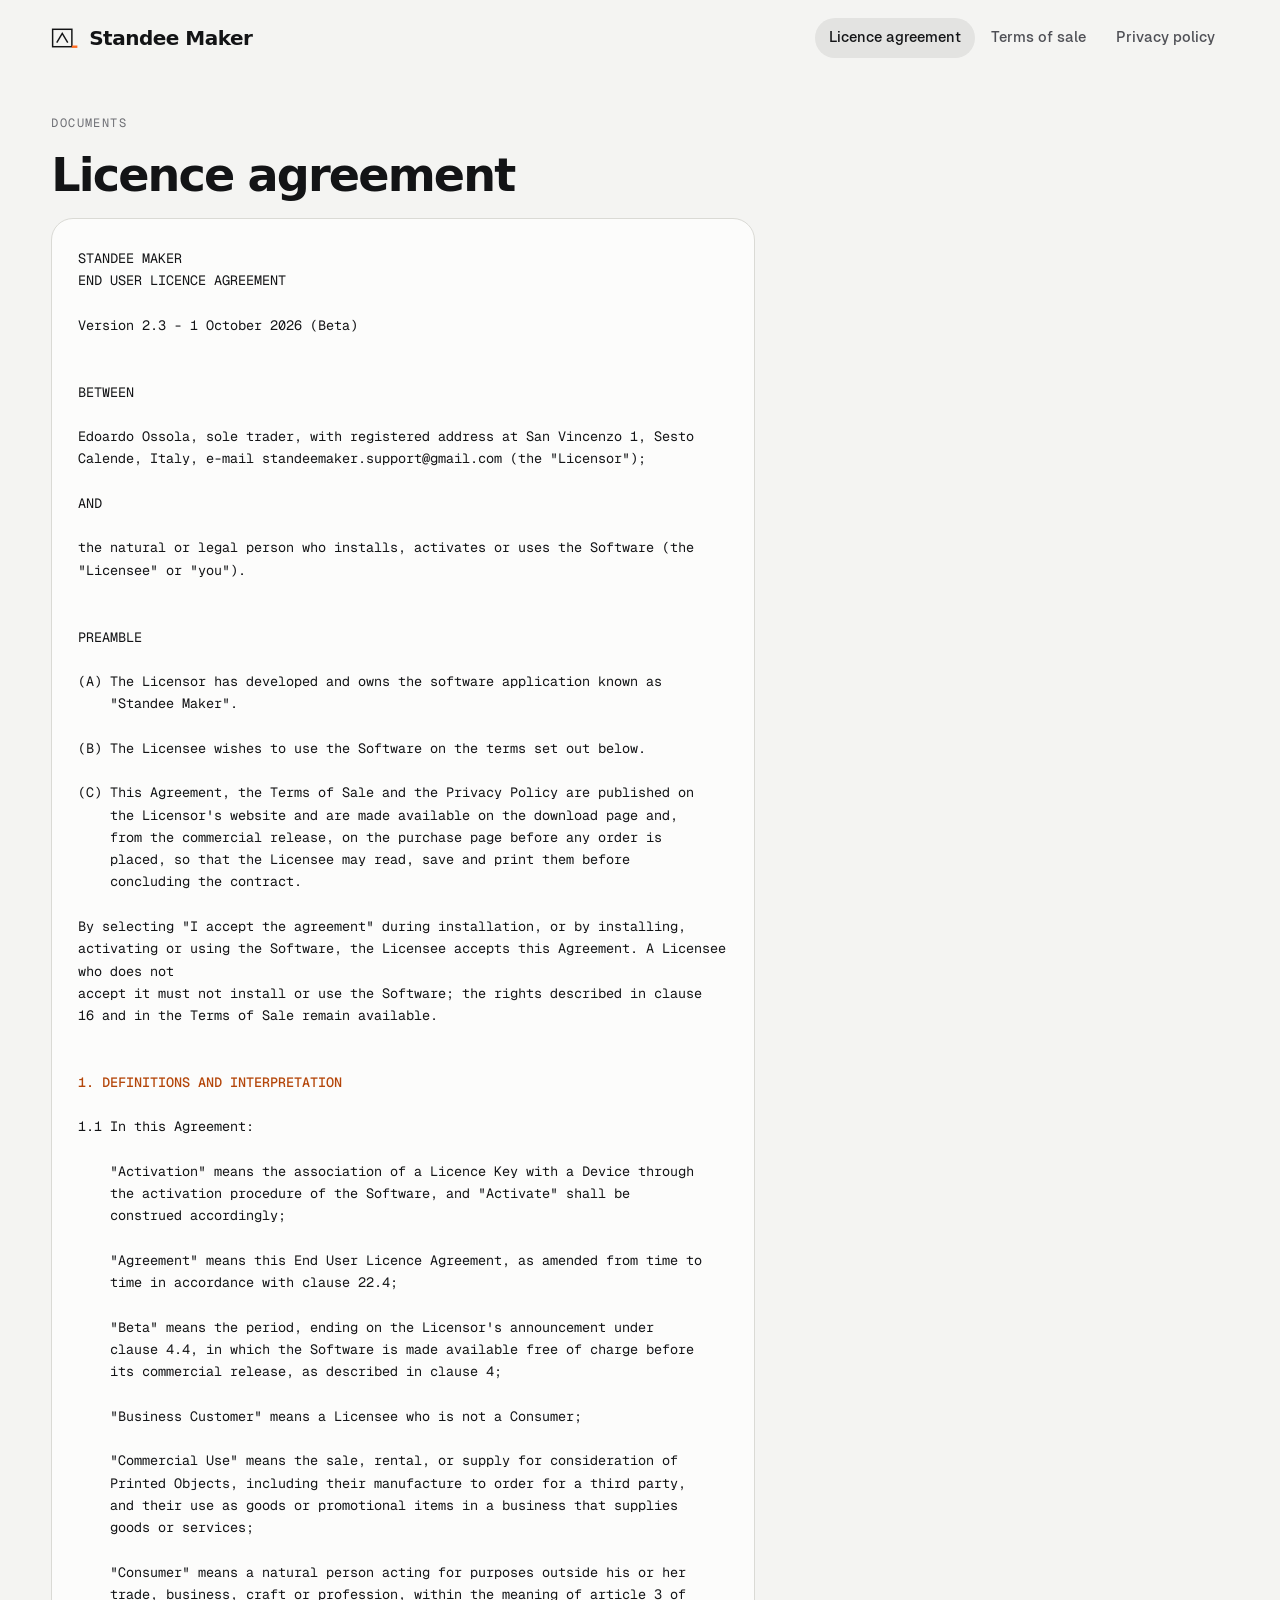
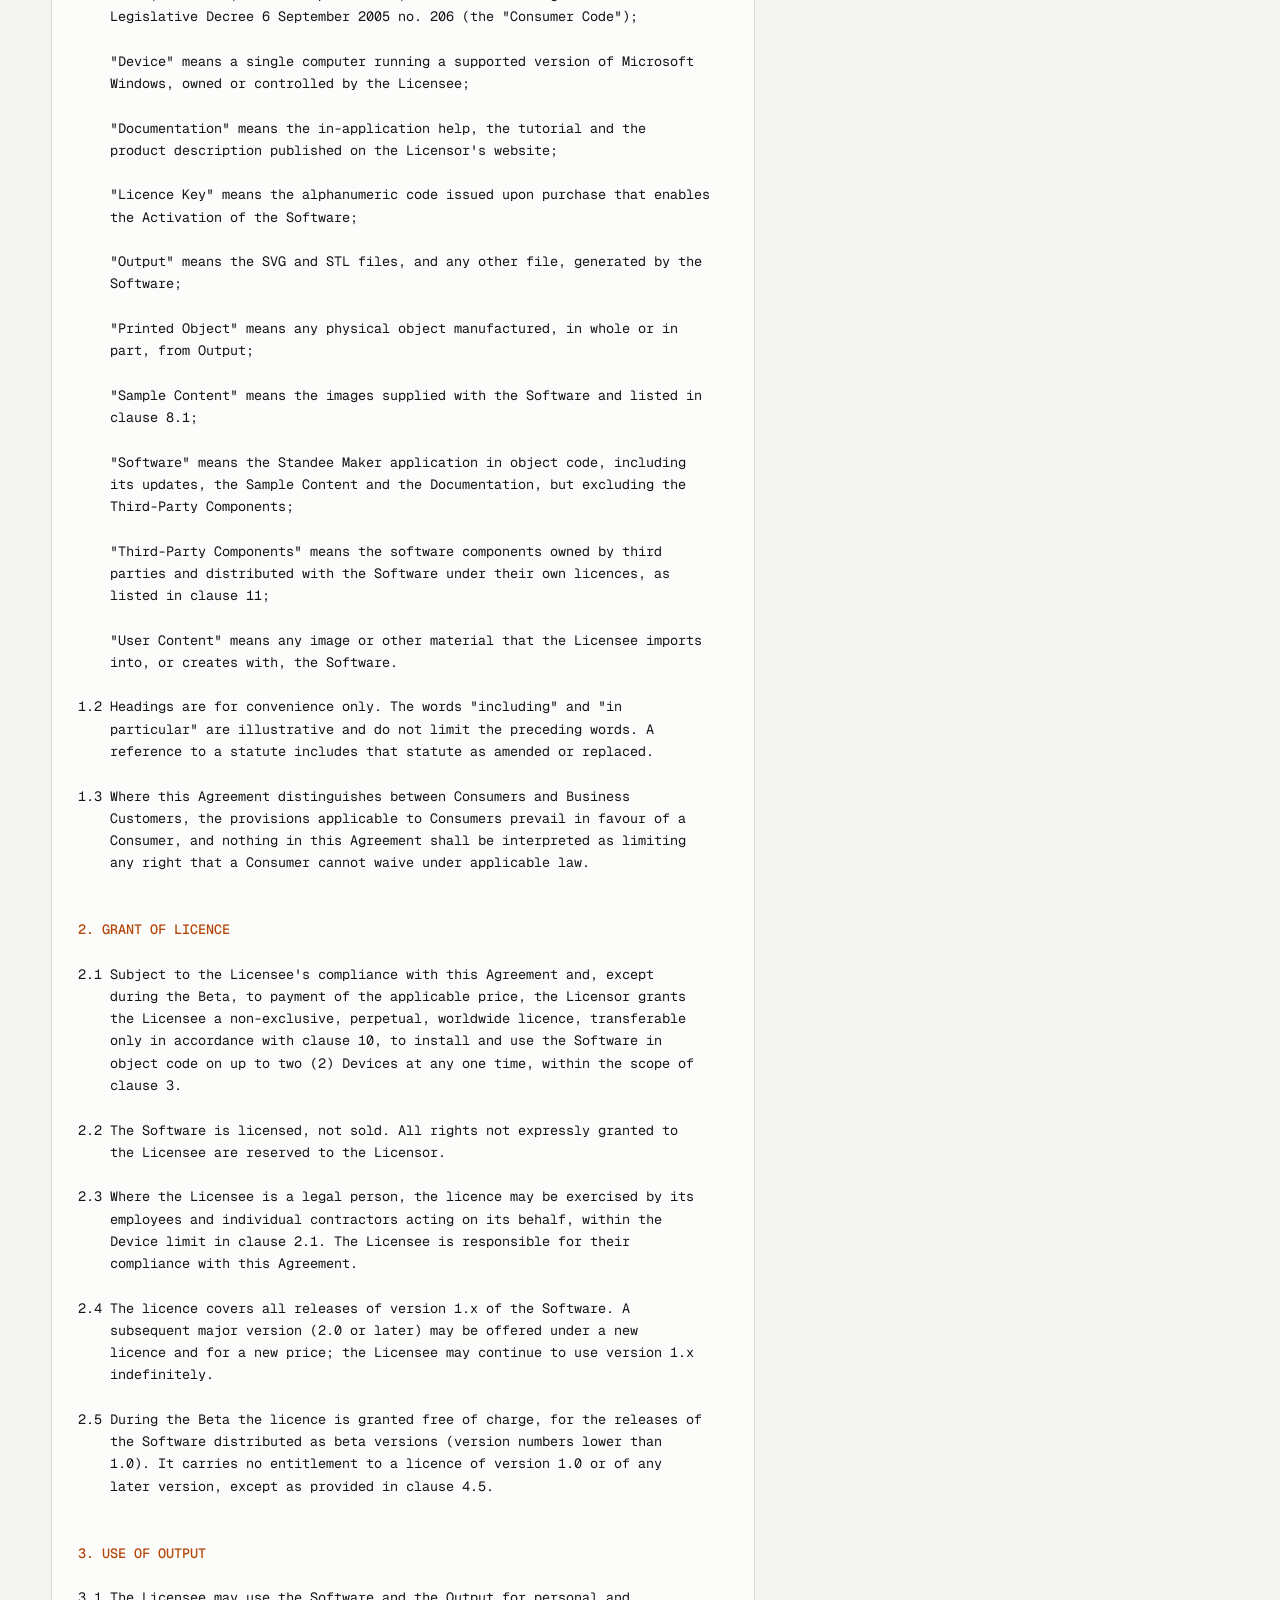
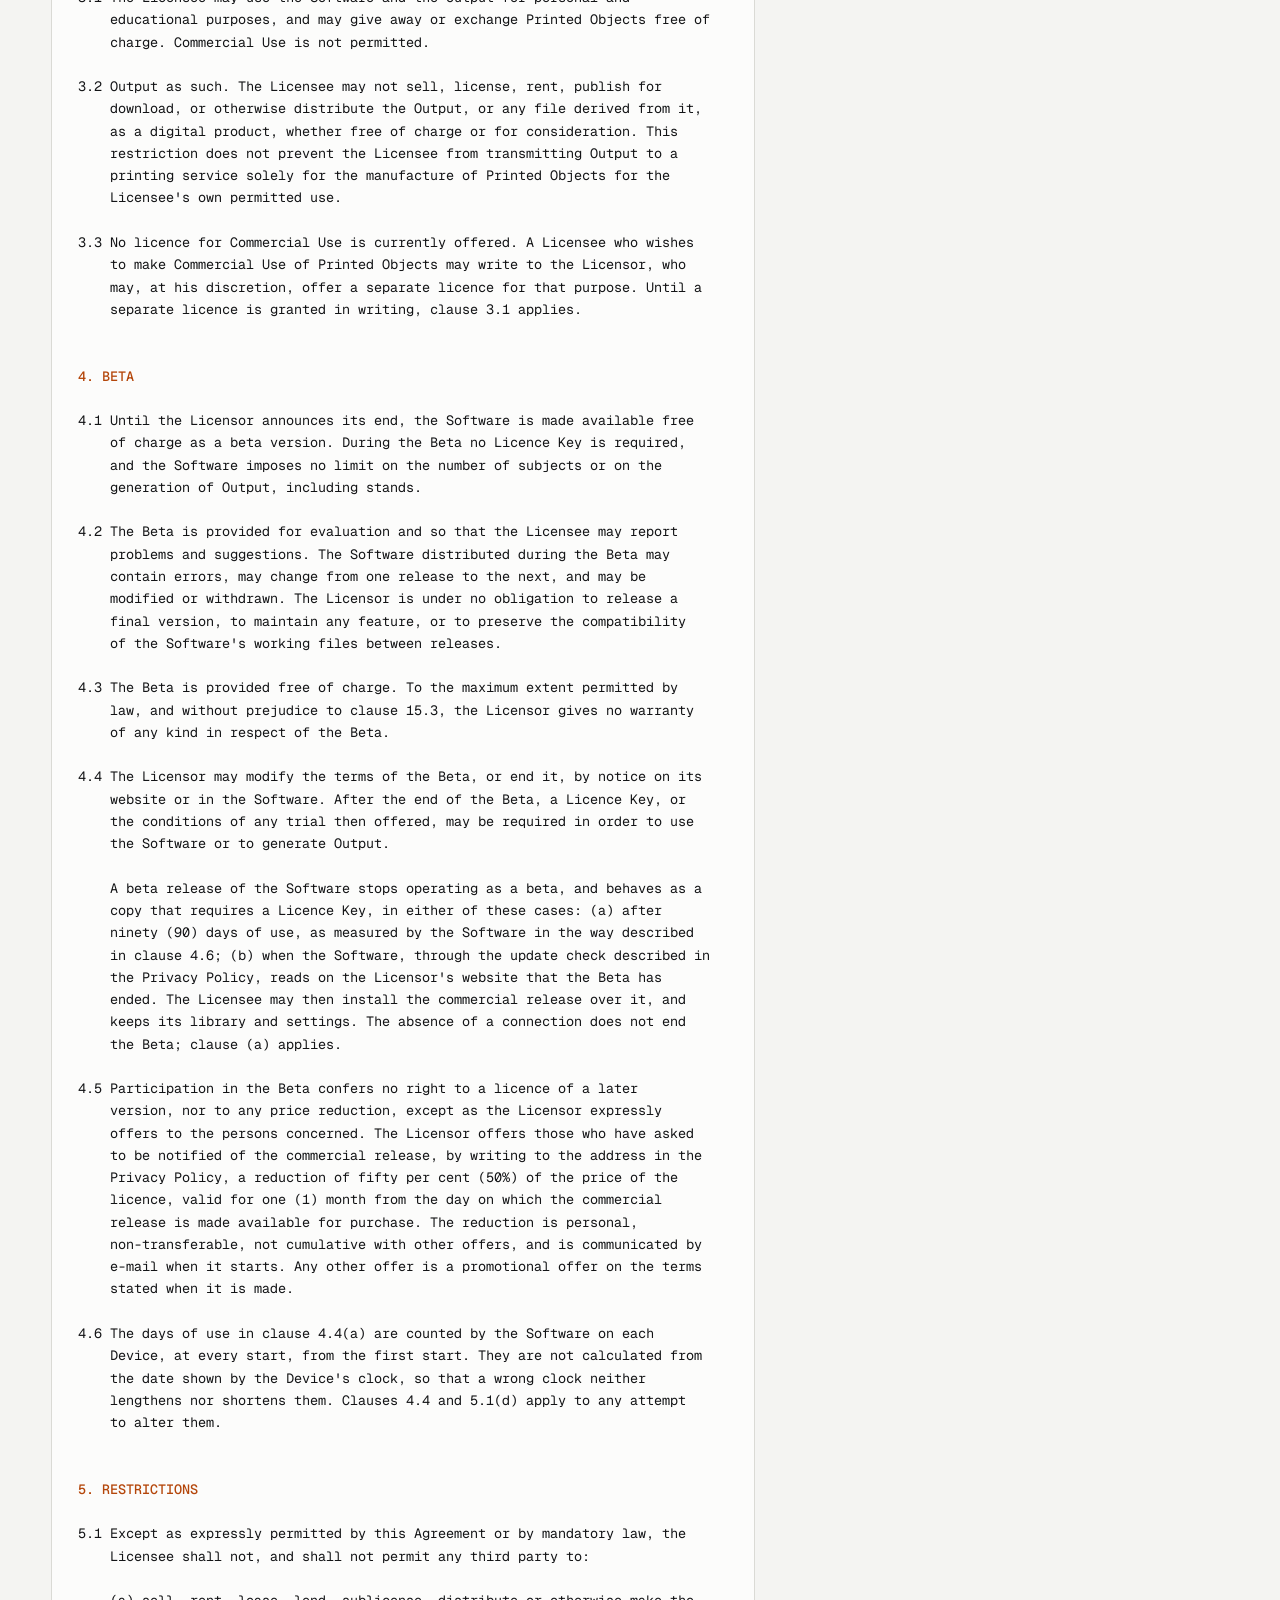
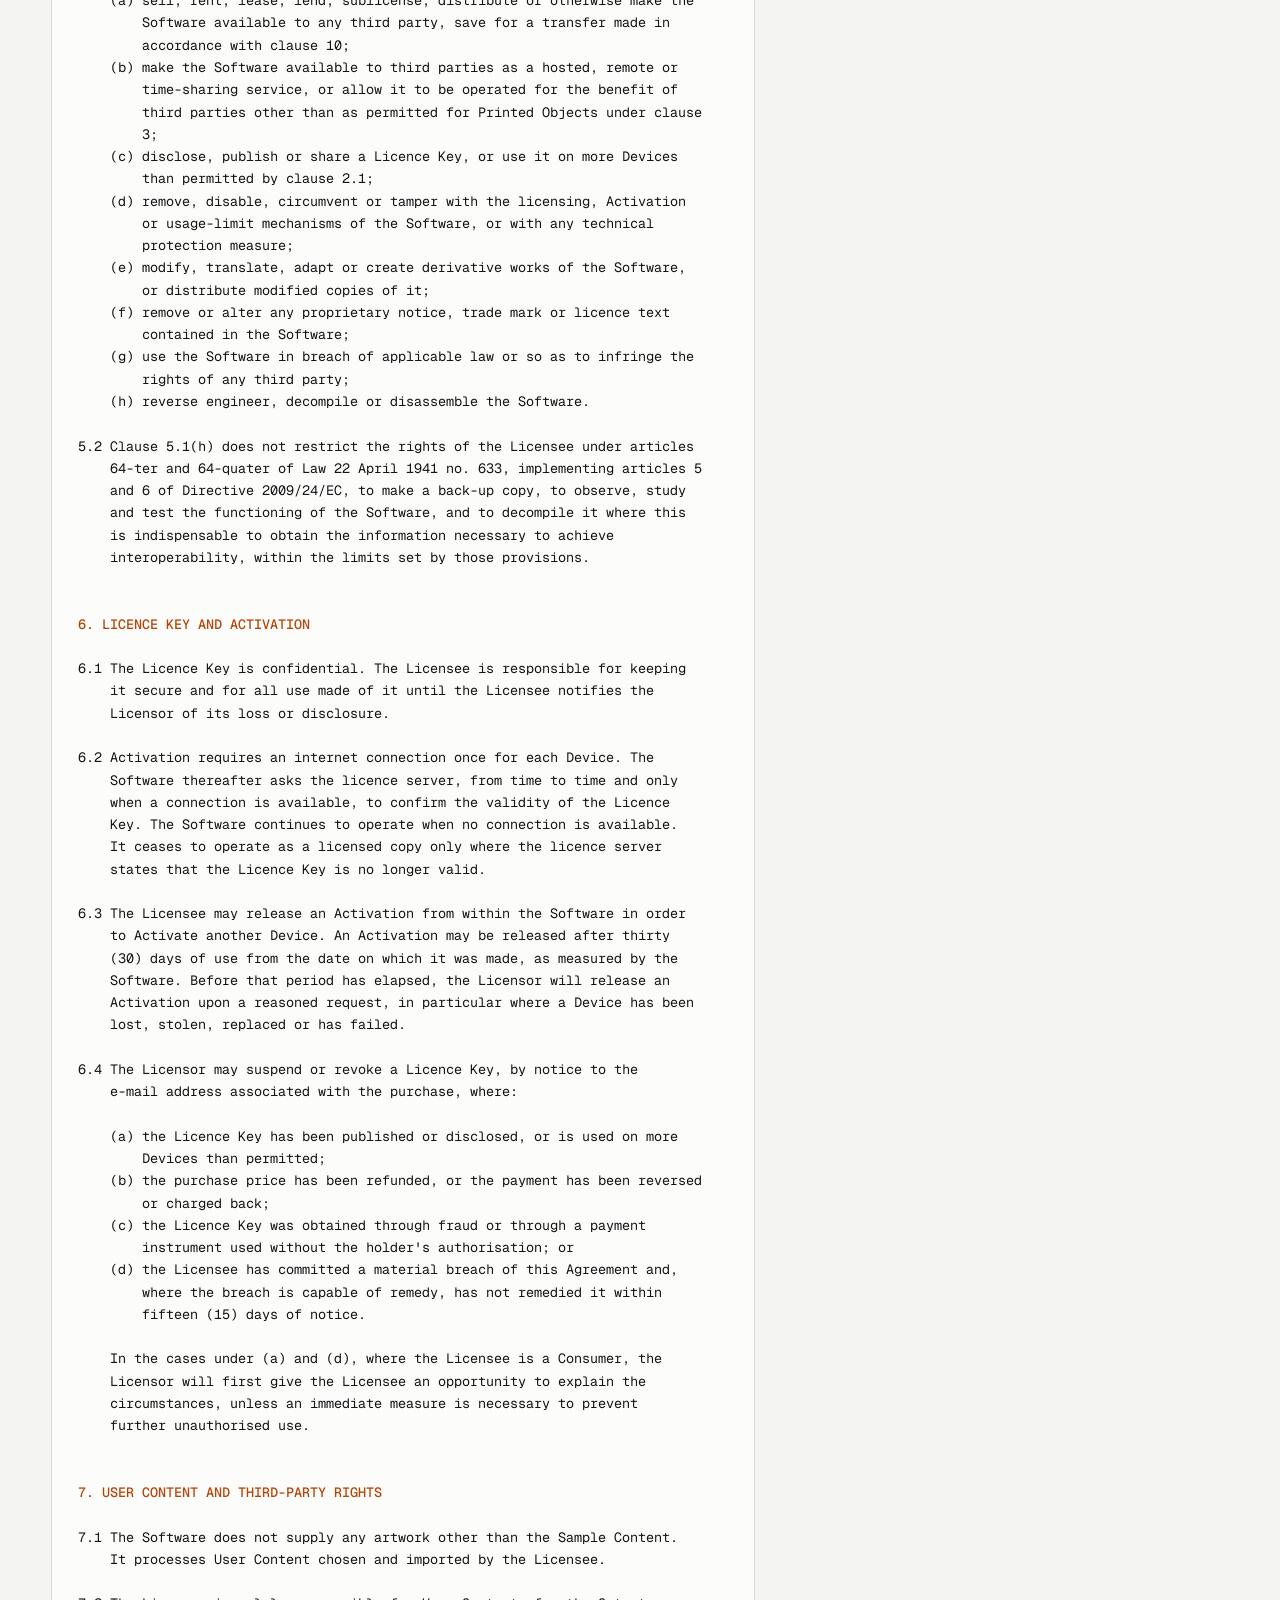
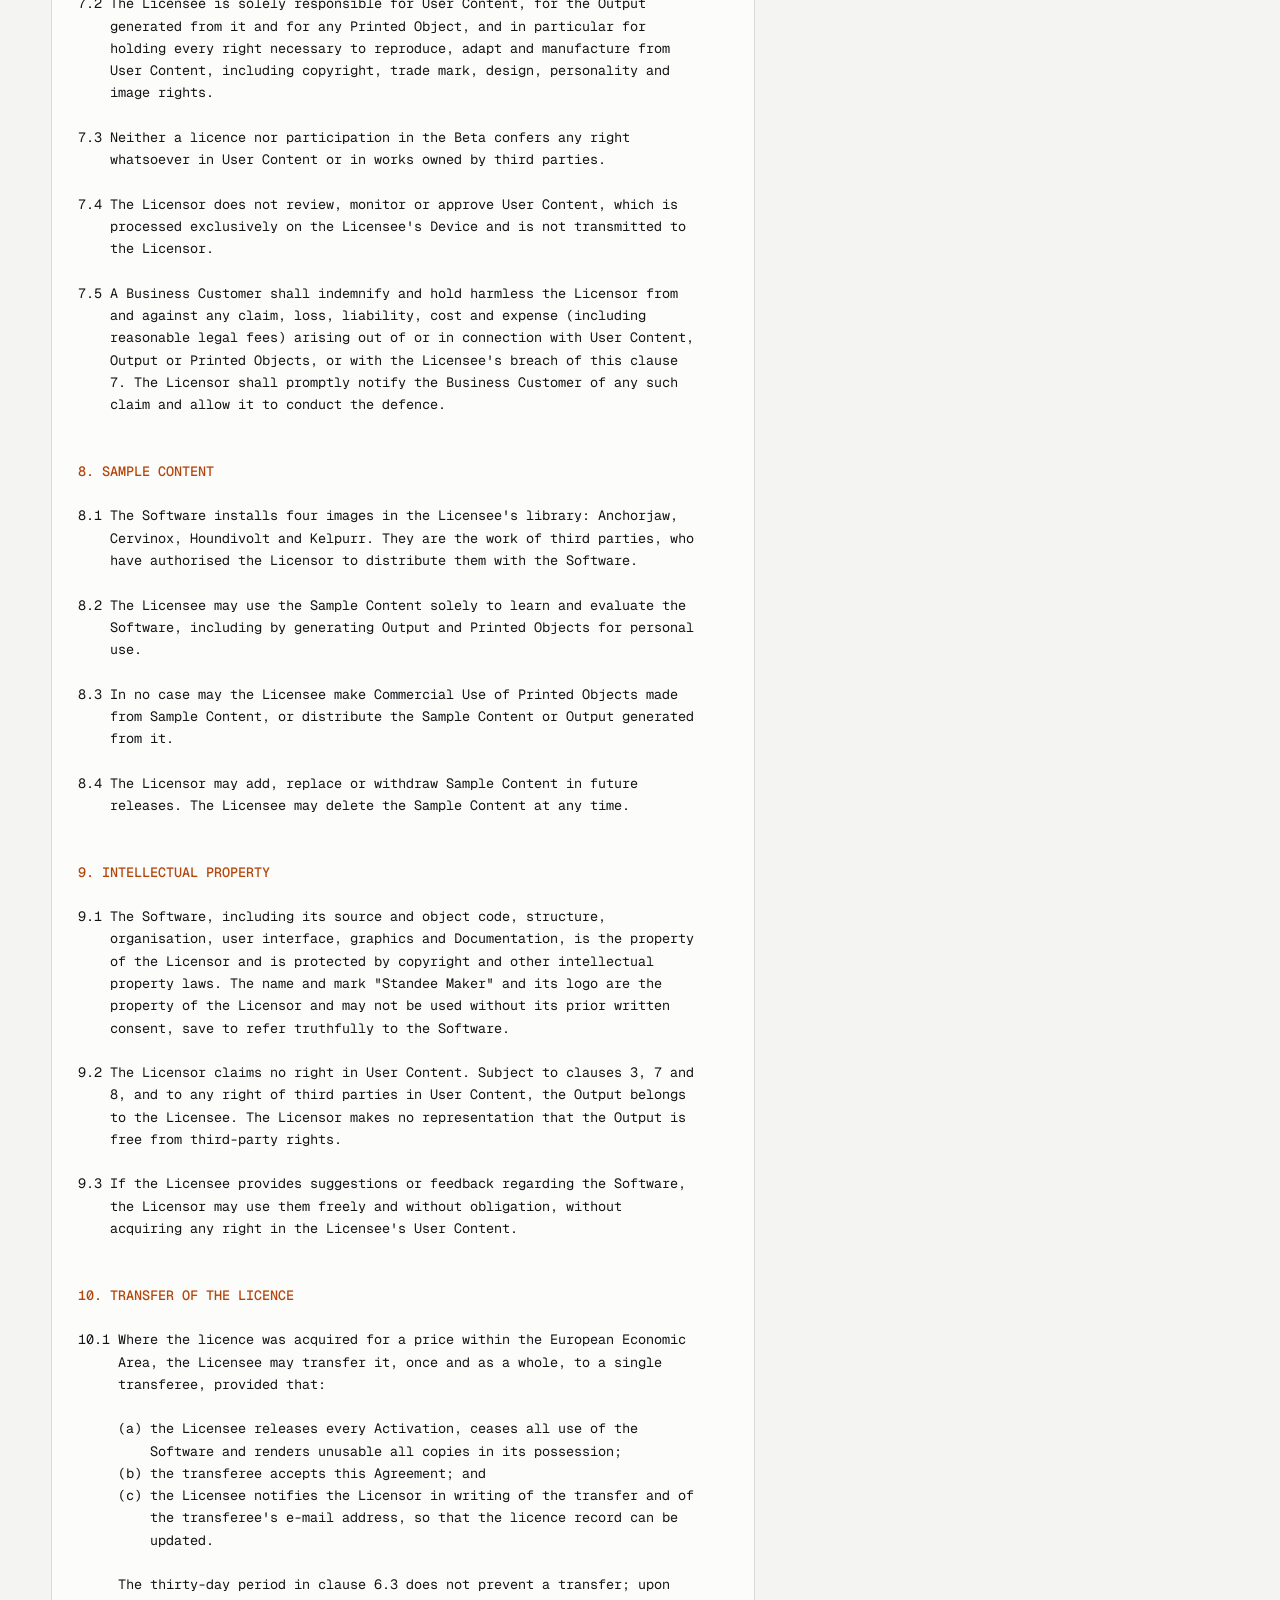
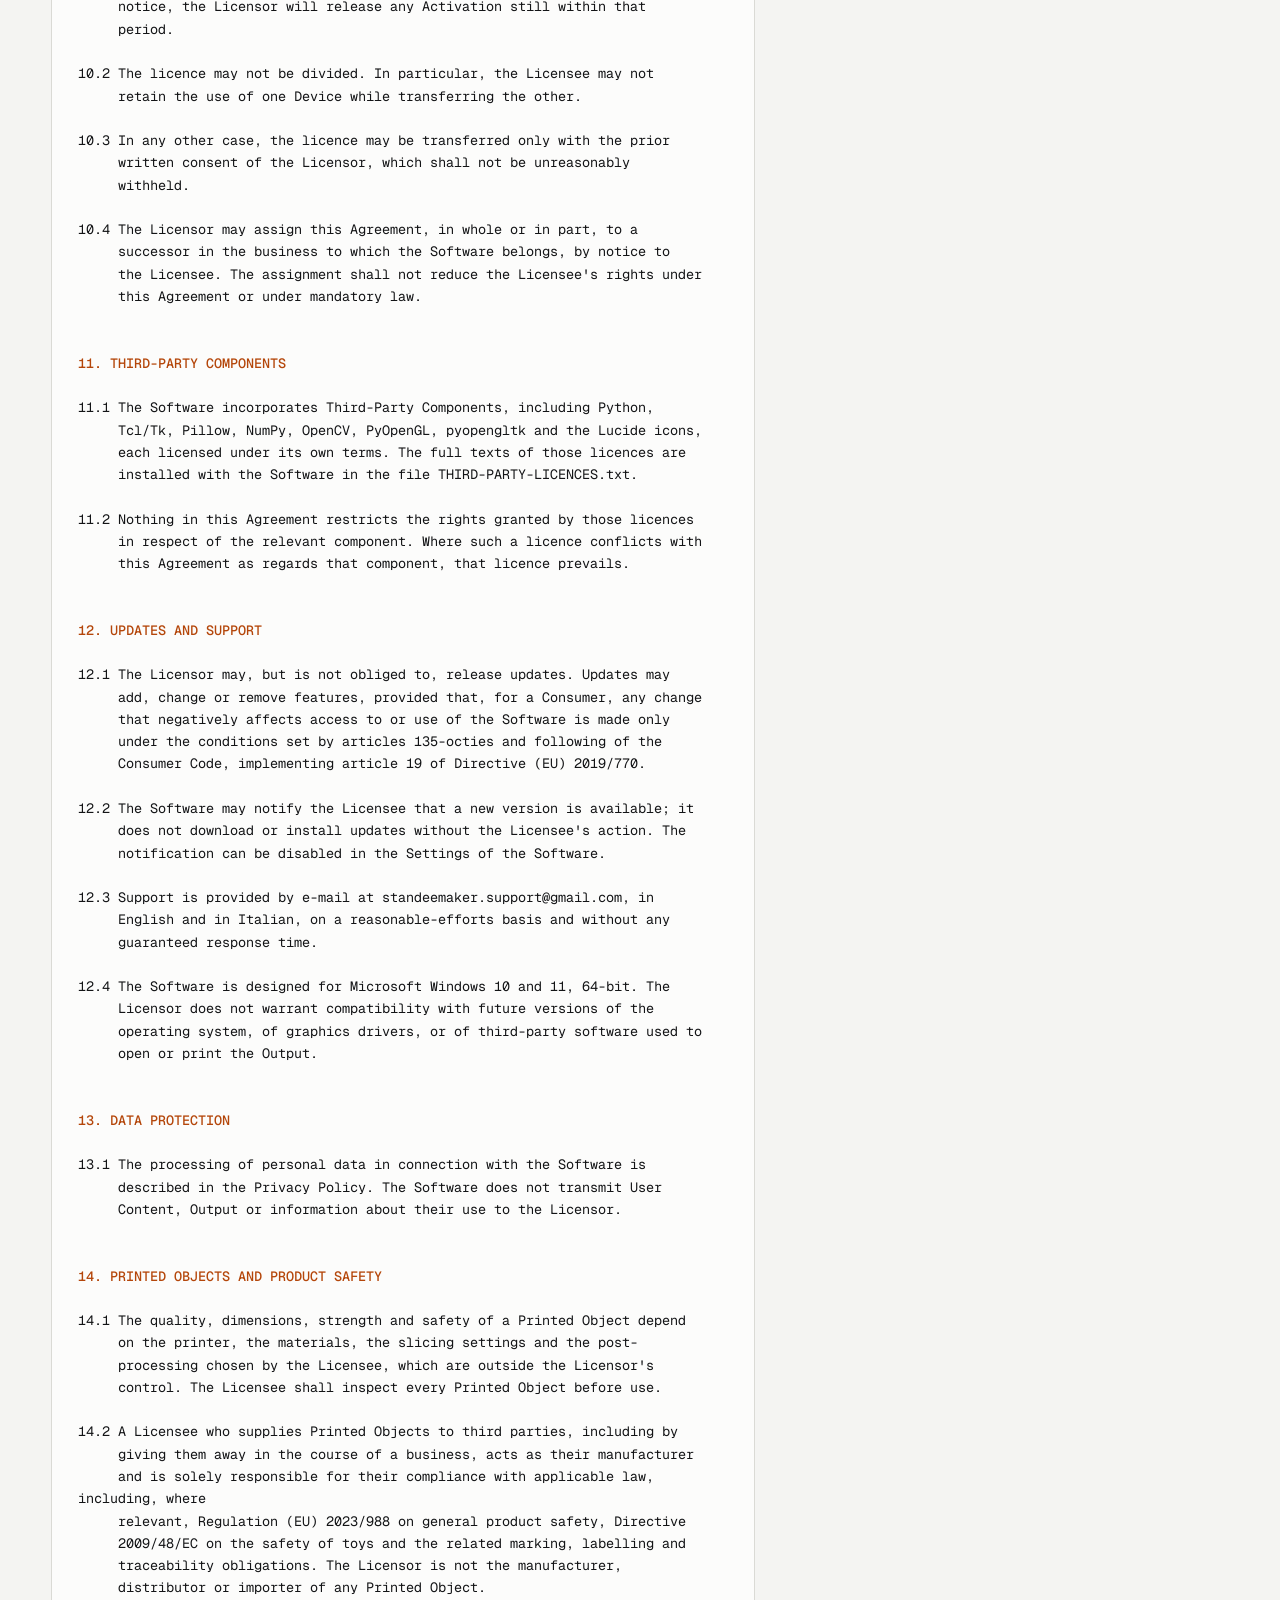
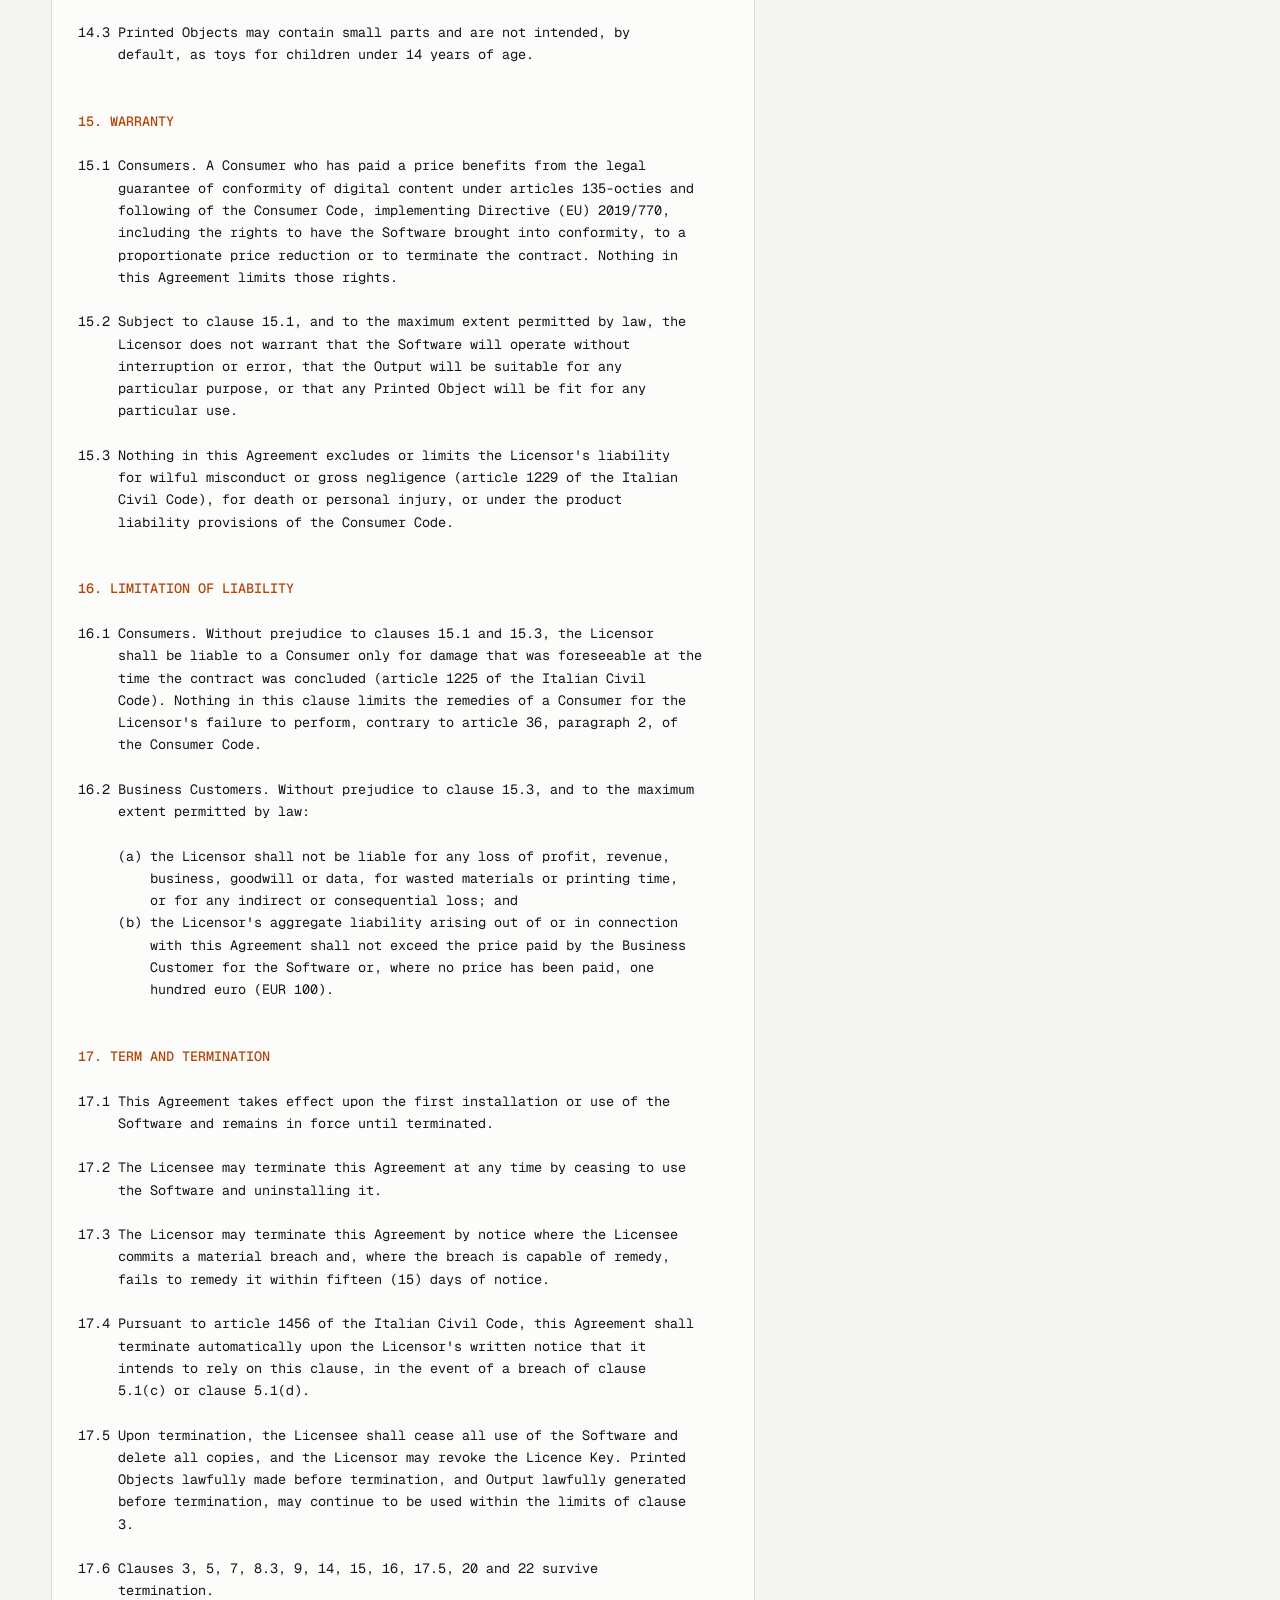
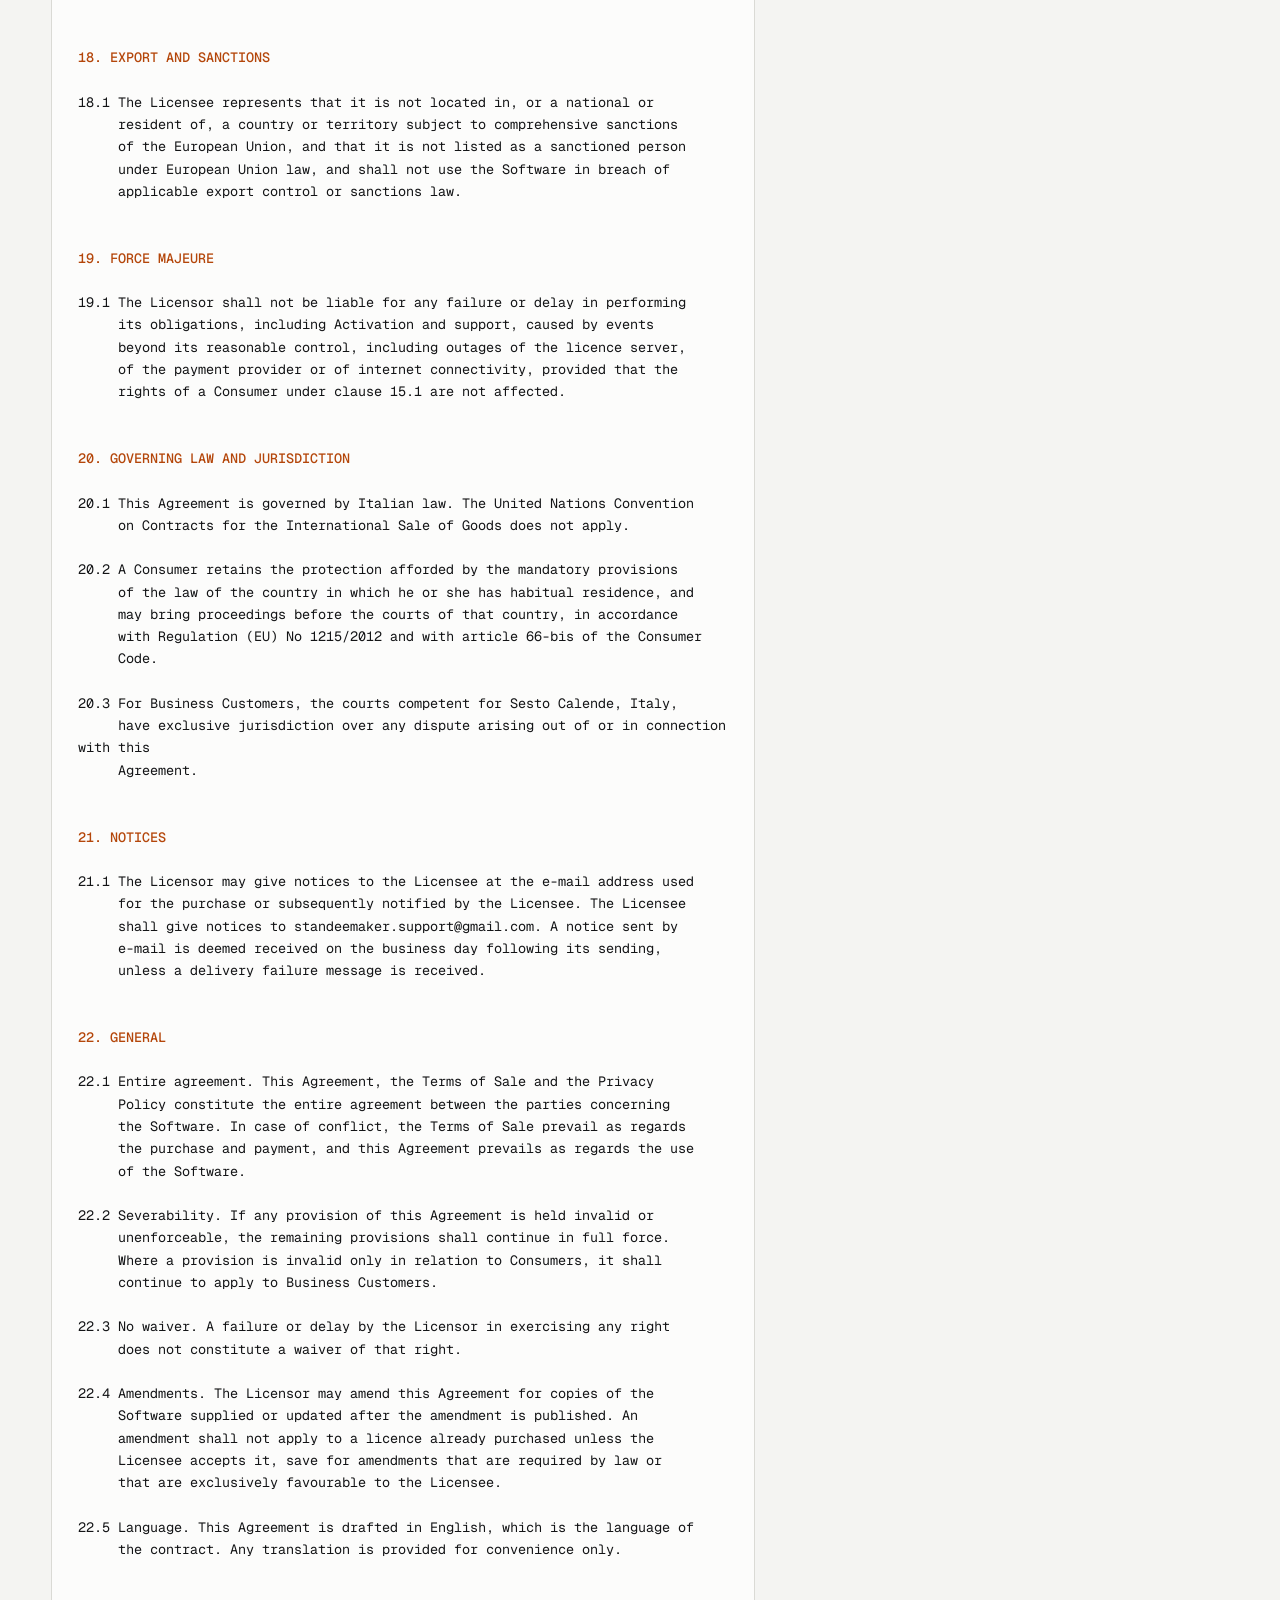
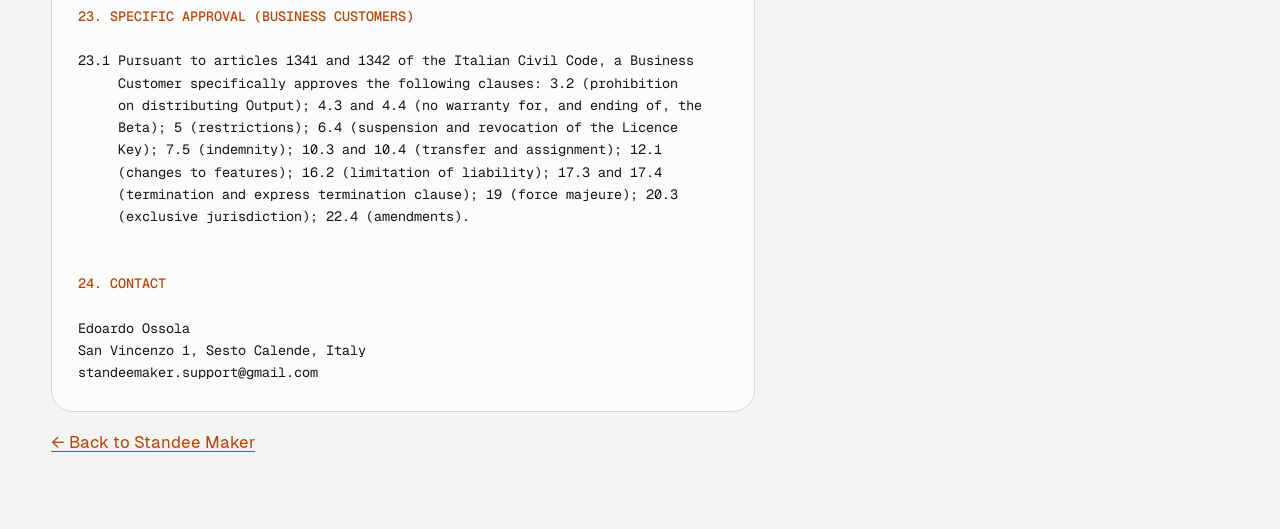
==== commit d0f2844f: "Sito da PNG-Stand-Maker @ 24461ac" ====
--- a/legal/licence.html
+++ b/legal/licence.html
@@ -29,7 +29,584 @@
 <main class="wrap legal">
   <p class="eyebrow">Documents</p>
   <h1 class="as-section">Licence agreement</h1>
-  <div class="legal-text"><span class="legal-pending">Currently being drafted.</span></div>
+  <div class="legal-text">STANDEE MAKER
+END USER LICENCE AGREEMENT
+
+Version 2.3 - 1 October 2026 (Beta)
+
+
+BETWEEN
+
+Edoardo Ossola, sole trader, with registered address at San Vincenzo 1, Sesto
+Calende, Italy, e-mail standeemaker.support@gmail.com (the &quot;Licensor&quot;);
+
+AND
+
+the natural or legal person who installs, activates or uses the Software (the
+&quot;Licensee&quot; or &quot;you&quot;).
+
+
+PREAMBLE
+
+(A) The Licensor has developed and owns the software application known as
+    &quot;Standee Maker&quot;.
+
+(B) The Licensee wishes to use the Software on the terms set out below.
+
+(C) This Agreement, the Terms of Sale and the Privacy Policy are published on
+    the Licensor&#x27;s website and are made available on the download page and,
+    from the commercial release, on the purchase page before any order is
+    placed, so that the Licensee may read, save and print them before
+    concluding the contract.
+
+By selecting &quot;I accept the agreement&quot; during installation, or by installing,
+activating or using the Software, the Licensee accepts this Agreement. A Licensee who does not
+accept it must not install or use the Software; the rights described in clause
+16 and in the Terms of Sale remain available.
+
+
+<b>1. DEFINITIONS AND INTERPRETATION</b>
+
+1.1 In this Agreement:
+
+    &quot;Activation&quot; means the association of a Licence Key with a Device through
+    the activation procedure of the Software, and &quot;Activate&quot; shall be
+    construed accordingly;
+
+    &quot;Agreement&quot; means this End User Licence Agreement, as amended from time to
+    time in accordance with clause 22.4;
+
+    &quot;Beta&quot; means the period, ending on the Licensor&#x27;s announcement under
+    clause 4.4, in which the Software is made available free of charge before
+    its commercial release, as described in clause 4;
+
+    &quot;Business Customer&quot; means a Licensee who is not a Consumer;
+
+    &quot;Commercial Use&quot; means the sale, rental, or supply for consideration of
+    Printed Objects, including their manufacture to order for a third party,
+    and their use as goods or promotional items in a business that supplies
+    goods or services;
+
+    &quot;Consumer&quot; means a natural person acting for purposes outside his or her
+    trade, business, craft or profession, within the meaning of article 3 of
+    Legislative Decree 6 September 2005 no. 206 (the &quot;Consumer Code&quot;);
+
+    &quot;Device&quot; means a single computer running a supported version of Microsoft
+    Windows, owned or controlled by the Licensee;
+
+    &quot;Documentation&quot; means the in-application help, the tutorial and the
+    product description published on the Licensor&#x27;s website;
+
+    &quot;Licence Key&quot; means the alphanumeric code issued upon purchase that enables
+    the Activation of the Software;
+
+    &quot;Output&quot; means the SVG and STL files, and any other file, generated by the
+    Software;
+
+    &quot;Printed Object&quot; means any physical object manufactured, in whole or in
+    part, from Output;
+
+    &quot;Sample Content&quot; means the images supplied with the Software and listed in
+    clause 8.1;
+
+    &quot;Software&quot; means the Standee Maker application in object code, including
+    its updates, the Sample Content and the Documentation, but excluding the
+    Third-Party Components;
+
+    &quot;Third-Party Components&quot; means the software components owned by third
+    parties and distributed with the Software under their own licences, as
+    listed in clause 11;
+
+    &quot;User Content&quot; means any image or other material that the Licensee imports
+    into, or creates with, the Software.
+
+1.2 Headings are for convenience only. The words &quot;including&quot; and &quot;in
+    particular&quot; are illustrative and do not limit the preceding words. A
+    reference to a statute includes that statute as amended or replaced.
+
+1.3 Where this Agreement distinguishes between Consumers and Business
+    Customers, the provisions applicable to Consumers prevail in favour of a
+    Consumer, and nothing in this Agreement shall be interpreted as limiting
+    any right that a Consumer cannot waive under applicable law.
+
+
+<b>2. GRANT OF LICENCE</b>
+
+2.1 Subject to the Licensee&#x27;s compliance with this Agreement and, except
+    during the Beta, to payment of the applicable price, the Licensor grants
+    the Licensee a non-exclusive, perpetual, worldwide licence, transferable
+    only in accordance with clause 10, to install and use the Software in
+    object code on up to two (2) Devices at any one time, within the scope of
+    clause 3.
+
+2.2 The Software is licensed, not sold. All rights not expressly granted to
+    the Licensee are reserved to the Licensor.
+
+2.3 Where the Licensee is a legal person, the licence may be exercised by its
+    employees and individual contractors acting on its behalf, within the
+    Device limit in clause 2.1. The Licensee is responsible for their
+    compliance with this Agreement.
+
+2.4 The licence covers all releases of version 1.x of the Software. A
+    subsequent major version (2.0 or later) may be offered under a new
+    licence and for a new price; the Licensee may continue to use version 1.x
+    indefinitely.
+
+2.5 During the Beta the licence is granted free of charge, for the releases of
+    the Software distributed as beta versions (version numbers lower than
+    1.0). It carries no entitlement to a licence of version 1.0 or of any
+    later version, except as provided in clause 4.5.
+
+
+<b>3. USE OF OUTPUT</b>
+
+3.1 The Licensee may use the Software and the Output for personal and
+    educational purposes, and may give away or exchange Printed Objects free of
+    charge. Commercial Use is not permitted.
+
+3.2 Output as such. The Licensee may not sell, license, rent, publish for
+    download, or otherwise distribute the Output, or any file derived from it,
+    as a digital product, whether free of charge or for consideration. This
+    restriction does not prevent the Licensee from transmitting Output to a
+    printing service solely for the manufacture of Printed Objects for the
+    Licensee&#x27;s own permitted use.
+
+3.3 No licence for Commercial Use is currently offered. A Licensee who wishes
+    to make Commercial Use of Printed Objects may write to the Licensor, who
+    may, at his discretion, offer a separate licence for that purpose. Until a
+    separate licence is granted in writing, clause 3.1 applies.
+
+
+<b>4. BETA</b>
+
+4.1 Until the Licensor announces its end, the Software is made available free
+    of charge as a beta version. During the Beta no Licence Key is required,
+    and the Software imposes no limit on the number of subjects or on the
+    generation of Output, including stands.
+
+4.2 The Beta is provided for evaluation and so that the Licensee may report
+    problems and suggestions. The Software distributed during the Beta may
+    contain errors, may change from one release to the next, and may be
+    modified or withdrawn. The Licensor is under no obligation to release a
+    final version, to maintain any feature, or to preserve the compatibility
+    of the Software&#x27;s working files between releases.
+
+4.3 The Beta is provided free of charge. To the maximum extent permitted by
+    law, and without prejudice to clause 15.3, the Licensor gives no warranty
+    of any kind in respect of the Beta.
+
+4.4 The Licensor may modify the terms of the Beta, or end it, by notice on its
+    website or in the Software. After the end of the Beta, a Licence Key, or
+    the conditions of any trial then offered, may be required in order to use
+    the Software or to generate Output.
+
+    A beta release of the Software stops operating as a beta, and behaves as a
+    copy that requires a Licence Key, in either of these cases: (a) after
+    ninety (90) days of use, as measured by the Software in the way described
+    in clause 4.6; (b) when the Software, through the update check described in
+    the Privacy Policy, reads on the Licensor&#x27;s website that the Beta has
+    ended. The Licensee may then install the commercial release over it, and
+    keeps its library and settings. The absence of a connection does not end
+    the Beta; clause (a) applies.
+
+4.5 Participation in the Beta confers no right to a licence of a later
+    version, nor to any price reduction, except as the Licensor expressly
+    offers to the persons concerned. The Licensor offers those who have asked
+    to be notified of the commercial release, by writing to the address in the
+    Privacy Policy, a reduction of fifty per cent (50%) of the price of the
+    licence, valid for one (1) month from the day on which the commercial
+    release is made available for purchase. The reduction is personal,
+    non-transferable, not cumulative with other offers, and is communicated by
+    e-mail when it starts. Any other offer is a promotional offer on the terms
+    stated when it is made.
+
+4.6 The days of use in clause 4.4(a) are counted by the Software on each
+    Device, at every start, from the first start. They are not calculated from
+    the date shown by the Device&#x27;s clock, so that a wrong clock neither
+    lengthens nor shortens them. Clauses 4.4 and 5.1(d) apply to any attempt
+    to alter them.
+
+
+<b>5. RESTRICTIONS</b>
+
+5.1 Except as expressly permitted by this Agreement or by mandatory law, the
+    Licensee shall not, and shall not permit any third party to:
+
+    (a) sell, rent, lease, lend, sublicense, distribute or otherwise make the
+        Software available to any third party, save for a transfer made in
+        accordance with clause 10;
+    (b) make the Software available to third parties as a hosted, remote or
+        time-sharing service, or allow it to be operated for the benefit of
+        third parties other than as permitted for Printed Objects under clause
+        3;
+    (c) disclose, publish or share a Licence Key, or use it on more Devices
+        than permitted by clause 2.1;
+    (d) remove, disable, circumvent or tamper with the licensing, Activation
+        or usage-limit mechanisms of the Software, or with any technical
+        protection measure;
+    (e) modify, translate, adapt or create derivative works of the Software,
+        or distribute modified copies of it;
+    (f) remove or alter any proprietary notice, trade mark or licence text
+        contained in the Software;
+    (g) use the Software in breach of applicable law or so as to infringe the
+        rights of any third party;
+    (h) reverse engineer, decompile or disassemble the Software.
+
+5.2 Clause 5.1(h) does not restrict the rights of the Licensee under articles
+    64-ter and 64-quater of Law 22 April 1941 no. 633, implementing articles 5
+    and 6 of Directive 2009/24/EC, to make a back-up copy, to observe, study
+    and test the functioning of the Software, and to decompile it where this
+    is indispensable to obtain the information necessary to achieve
+    interoperability, within the limits set by those provisions.
+
+
+<b>6. LICENCE KEY AND ACTIVATION</b>
+
+6.1 The Licence Key is confidential. The Licensee is responsible for keeping
+    it secure and for all use made of it until the Licensee notifies the
+    Licensor of its loss or disclosure.
+
+6.2 Activation requires an internet connection once for each Device. The
+    Software thereafter asks the licence server, from time to time and only
+    when a connection is available, to confirm the validity of the Licence
+    Key. The Software continues to operate when no connection is available.
+    It ceases to operate as a licensed copy only where the licence server
+    states that the Licence Key is no longer valid.
+
+6.3 The Licensee may release an Activation from within the Software in order
+    to Activate another Device. An Activation may be released after thirty
+    (30) days of use from the date on which it was made, as measured by the
+    Software. Before that period has elapsed, the Licensor will release an
+    Activation upon a reasoned request, in particular where a Device has been
+    lost, stolen, replaced or has failed.
+
+6.4 The Licensor may suspend or revoke a Licence Key, by notice to the
+    e-mail address associated with the purchase, where:
+
+    (a) the Licence Key has been published or disclosed, or is used on more
+        Devices than permitted;
+    (b) the purchase price has been refunded, or the payment has been reversed
+        or charged back;
+    (c) the Licence Key was obtained through fraud or through a payment
+        instrument used without the holder&#x27;s authorisation; or
+    (d) the Licensee has committed a material breach of this Agreement and,
+        where the breach is capable of remedy, has not remedied it within
+        fifteen (15) days of notice.
+
+    In the cases under (a) and (d), where the Licensee is a Consumer, the
+    Licensor will first give the Licensee an opportunity to explain the
+    circumstances, unless an immediate measure is necessary to prevent
+    further unauthorised use.
+
+
+<b>7. USER CONTENT AND THIRD-PARTY RIGHTS</b>
+
+7.1 The Software does not supply any artwork other than the Sample Content.
+    It processes User Content chosen and imported by the Licensee.
+
+7.2 The Licensee is solely responsible for User Content, for the Output
+    generated from it and for any Printed Object, and in particular for
+    holding every right necessary to reproduce, adapt and manufacture from
+    User Content, including copyright, trade mark, design, personality and
+    image rights.
+
+7.3 Neither a licence nor participation in the Beta confers any right
+    whatsoever in User Content or in works owned by third parties.
+
+7.4 The Licensor does not review, monitor or approve User Content, which is
+    processed exclusively on the Licensee&#x27;s Device and is not transmitted to
+    the Licensor.
+
+7.5 A Business Customer shall indemnify and hold harmless the Licensor from
+    and against any claim, loss, liability, cost and expense (including
+    reasonable legal fees) arising out of or in connection with User Content,
+    Output or Printed Objects, or with the Licensee&#x27;s breach of this clause
+    7. The Licensor shall promptly notify the Business Customer of any such
+    claim and allow it to conduct the defence.
+
+
+<b>8. SAMPLE CONTENT</b>
+
+8.1 The Software installs four images in the Licensee&#x27;s library: Anchorjaw,
+    Cervinox, Houndivolt and Kelpurr. They are the work of third parties, who
+    have authorised the Licensor to distribute them with the Software.
+
+8.2 The Licensee may use the Sample Content solely to learn and evaluate the
+    Software, including by generating Output and Printed Objects for personal
+    use.
+
+8.3 In no case may the Licensee make Commercial Use of Printed Objects made
+    from Sample Content, or distribute the Sample Content or Output generated
+    from it.
+
+8.4 The Licensor may add, replace or withdraw Sample Content in future
+    releases. The Licensee may delete the Sample Content at any time.
+
+
+<b>9. INTELLECTUAL PROPERTY</b>
+
+9.1 The Software, including its source and object code, structure,
+    organisation, user interface, graphics and Documentation, is the property
+    of the Licensor and is protected by copyright and other intellectual
+    property laws. The name and mark &quot;Standee Maker&quot; and its logo are the
+    property of the Licensor and may not be used without its prior written
+    consent, save to refer truthfully to the Software.
+
+9.2 The Licensor claims no right in User Content. Subject to clauses 3, 7 and
+    8, and to any right of third parties in User Content, the Output belongs
+    to the Licensee. The Licensor makes no representation that the Output is
+    free from third-party rights.
+
+9.3 If the Licensee provides suggestions or feedback regarding the Software,
+    the Licensor may use them freely and without obligation, without
+    acquiring any right in the Licensee&#x27;s User Content.
+
+
+<b>10. TRANSFER OF THE LICENCE</b>
+
+10.1 Where the licence was acquired for a price within the European Economic
+     Area, the Licensee may transfer it, once and as a whole, to a single
+     transferee, provided that:
+
+     (a) the Licensee releases every Activation, ceases all use of the
+         Software and renders unusable all copies in its possession;
+     (b) the transferee accepts this Agreement; and
+     (c) the Licensee notifies the Licensor in writing of the transfer and of
+         the transferee&#x27;s e-mail address, so that the licence record can be
+         updated.
+
+     The thirty-day period in clause 6.3 does not prevent a transfer; upon
+     notice, the Licensor will release any Activation still within that
+     period.
+
+10.2 The licence may not be divided. In particular, the Licensee may not
+     retain the use of one Device while transferring the other.
+
+10.3 In any other case, the licence may be transferred only with the prior
+     written consent of the Licensor, which shall not be unreasonably
+     withheld.
+
+10.4 The Licensor may assign this Agreement, in whole or in part, to a
+     successor in the business to which the Software belongs, by notice to
+     the Licensee. The assignment shall not reduce the Licensee&#x27;s rights under
+     this Agreement or under mandatory law.
+
+
+<b>11. THIRD-PARTY COMPONENTS</b>
+
+11.1 The Software incorporates Third-Party Components, including Python,
+     Tcl/Tk, Pillow, NumPy, OpenCV, PyOpenGL, pyopengltk and the Lucide icons,
+     each licensed under its own terms. The full texts of those licences are
+     installed with the Software in the file THIRD-PARTY-LICENCES.txt.
+
+11.2 Nothing in this Agreement restricts the rights granted by those licences
+     in respect of the relevant component. Where such a licence conflicts with
+     this Agreement as regards that component, that licence prevails.
+
+
+<b>12. UPDATES AND SUPPORT</b>
+
+12.1 The Licensor may, but is not obliged to, release updates. Updates may
+     add, change or remove features, provided that, for a Consumer, any change
+     that negatively affects access to or use of the Software is made only
+     under the conditions set by articles 135-octies and following of the
+     Consumer Code, implementing article 19 of Directive (EU) 2019/770.
+
+12.2 The Software may notify the Licensee that a new version is available; it
+     does not download or install updates without the Licensee&#x27;s action. The
+     notification can be disabled in the Settings of the Software.
+
+12.3 Support is provided by e-mail at standeemaker.support@gmail.com, in
+     English and in Italian, on a reasonable-efforts basis and without any
+     guaranteed response time.
+
+12.4 The Software is designed for Microsoft Windows 10 and 11, 64-bit. The
+     Licensor does not warrant compatibility with future versions of the
+     operating system, of graphics drivers, or of third-party software used to
+     open or print the Output.
+
+
+<b>13. DATA PROTECTION</b>
+
+13.1 The processing of personal data in connection with the Software is
+     described in the Privacy Policy. The Software does not transmit User
+     Content, Output or information about their use to the Licensor.
+
+
+<b>14. PRINTED OBJECTS AND PRODUCT SAFETY</b>
+
+14.1 The quality, dimensions, strength and safety of a Printed Object depend
+     on the printer, the materials, the slicing settings and the post-
+     processing chosen by the Licensee, which are outside the Licensor&#x27;s
+     control. The Licensee shall inspect every Printed Object before use.
+
+14.2 A Licensee who supplies Printed Objects to third parties, including by
+     giving them away in the course of a business, acts as their manufacturer
+     and is solely responsible for their compliance with applicable law, including, where
+     relevant, Regulation (EU) 2023/988 on general product safety, Directive
+     2009/48/EC on the safety of toys and the related marking, labelling and
+     traceability obligations. The Licensor is not the manufacturer,
+     distributor or importer of any Printed Object.
+
+14.3 Printed Objects may contain small parts and are not intended, by
+     default, as toys for children under 14 years of age.
+
+
+<b>15. WARRANTY</b>
+
+15.1 Consumers. A Consumer who has paid a price benefits from the legal
+     guarantee of conformity of digital content under articles 135-octies and
+     following of the Consumer Code, implementing Directive (EU) 2019/770,
+     including the rights to have the Software brought into conformity, to a
+     proportionate price reduction or to terminate the contract. Nothing in
+     this Agreement limits those rights.
+
+15.2 Subject to clause 15.1, and to the maximum extent permitted by law, the
+     Licensor does not warrant that the Software will operate without
+     interruption or error, that the Output will be suitable for any
+     particular purpose, or that any Printed Object will be fit for any
+     particular use.
+
+15.3 Nothing in this Agreement excludes or limits the Licensor&#x27;s liability
+     for wilful misconduct or gross negligence (article 1229 of the Italian
+     Civil Code), for death or personal injury, or under the product
+     liability provisions of the Consumer Code.
+
+
+<b>16. LIMITATION OF LIABILITY</b>
+
+16.1 Consumers. Without prejudice to clauses 15.1 and 15.3, the Licensor
+     shall be liable to a Consumer only for damage that was foreseeable at the
+     time the contract was concluded (article 1225 of the Italian Civil
+     Code). Nothing in this clause limits the remedies of a Consumer for the
+     Licensor&#x27;s failure to perform, contrary to article 36, paragraph 2, of
+     the Consumer Code.
+
+16.2 Business Customers. Without prejudice to clause 15.3, and to the maximum
+     extent permitted by law:
+
+     (a) the Licensor shall not be liable for any loss of profit, revenue,
+         business, goodwill or data, for wasted materials or printing time,
+         or for any indirect or consequential loss; and
+     (b) the Licensor&#x27;s aggregate liability arising out of or in connection
+         with this Agreement shall not exceed the price paid by the Business
+         Customer for the Software or, where no price has been paid, one
+         hundred euro (EUR 100).
+
+
+<b>17. TERM AND TERMINATION</b>
+
+17.1 This Agreement takes effect upon the first installation or use of the
+     Software and remains in force until terminated.
+
+17.2 The Licensee may terminate this Agreement at any time by ceasing to use
+     the Software and uninstalling it.
+
+17.3 The Licensor may terminate this Agreement by notice where the Licensee
+     commits a material breach and, where the breach is capable of remedy,
+     fails to remedy it within fifteen (15) days of notice.
+
+17.4 Pursuant to article 1456 of the Italian Civil Code, this Agreement shall
+     terminate automatically upon the Licensor&#x27;s written notice that it
+     intends to rely on this clause, in the event of a breach of clause
+     5.1(c) or clause 5.1(d).
+
+17.5 Upon termination, the Licensee shall cease all use of the Software and
+     delete all copies, and the Licensor may revoke the Licence Key. Printed
+     Objects lawfully made before termination, and Output lawfully generated
+     before termination, may continue to be used within the limits of clause
+     3.
+
+17.6 Clauses 3, 5, 7, 8.3, 9, 14, 15, 16, 17.5, 20 and 22 survive
+     termination.
+
+
+<b>18. EXPORT AND SANCTIONS</b>
+
+18.1 The Licensee represents that it is not located in, or a national or
+     resident of, a country or territory subject to comprehensive sanctions
+     of the European Union, and that it is not listed as a sanctioned person
+     under European Union law, and shall not use the Software in breach of
+     applicable export control or sanctions law.
+
+
+<b>19. FORCE MAJEURE</b>
+
+19.1 The Licensor shall not be liable for any failure or delay in performing
+     its obligations, including Activation and support, caused by events
+     beyond its reasonable control, including outages of the licence server,
+     of the payment provider or of internet connectivity, provided that the
+     rights of a Consumer under clause 15.1 are not affected.
+
+
+<b>20. GOVERNING LAW AND JURISDICTION</b>
+
+20.1 This Agreement is governed by Italian law. The United Nations Convention
+     on Contracts for the International Sale of Goods does not apply.
+
+20.2 A Consumer retains the protection afforded by the mandatory provisions
+     of the law of the country in which he or she has habitual residence, and
+     may bring proceedings before the courts of that country, in accordance
+     with Regulation (EU) No 1215/2012 and with article 66-bis of the Consumer
+     Code.
+
+20.3 For Business Customers, the courts competent for Sesto Calende, Italy,
+     have exclusive jurisdiction over any dispute arising out of or in connection with this
+     Agreement.
+
+
+<b>21. NOTICES</b>
+
+21.1 The Licensor may give notices to the Licensee at the e-mail address used
+     for the purchase or subsequently notified by the Licensee. The Licensee
+     shall give notices to standeemaker.support@gmail.com. A notice sent by
+     e-mail is deemed received on the business day following its sending,
+     unless a delivery failure message is received.
+
+
+<b>22. GENERAL</b>
+
+22.1 Entire agreement. This Agreement, the Terms of Sale and the Privacy
+     Policy constitute the entire agreement between the parties concerning
+     the Software. In case of conflict, the Terms of Sale prevail as regards
+     the purchase and payment, and this Agreement prevails as regards the use
+     of the Software.
+
+22.2 Severability. If any provision of this Agreement is held invalid or
+     unenforceable, the remaining provisions shall continue in full force.
+     Where a provision is invalid only in relation to Consumers, it shall
+     continue to apply to Business Customers.
+
+22.3 No waiver. A failure or delay by the Licensor in exercising any right
+     does not constitute a waiver of that right.
+
+22.4 Amendments. The Licensor may amend this Agreement for copies of the
+     Software supplied or updated after the amendment is published. An
+     amendment shall not apply to a licence already purchased unless the
+     Licensee accepts it, save for amendments that are required by law or
+     that are exclusively favourable to the Licensee.
+
+22.5 Language. This Agreement is drafted in English, which is the language of
+     the contract. Any translation is provided for convenience only.
+
+
+<b>23. SPECIFIC APPROVAL (BUSINESS CUSTOMERS)</b>
+
+23.1 Pursuant to articles 1341 and 1342 of the Italian Civil Code, a Business
+     Customer specifically approves the following clauses: 3.2 (prohibition
+     on distributing Output); 4.3 and 4.4 (no warranty for, and ending of, the
+     Beta); 5 (restrictions); 6.4 (suspension and revocation of the Licence
+     Key); 7.5 (indemnity); 10.3 and 10.4 (transfer and assignment); 12.1
+     (changes to features); 16.2 (limitation of liability); 17.3 and 17.4
+     (termination and express termination clause); 19 (force majeure); 20.3
+     (exclusive jurisdiction); 22.4 (amendments).
+
+
+<b>24. CONTACT</b>
+
+Edoardo Ossola
+San Vincenzo 1, Sesto Calende, Italy
+standeemaker.support@gmail.com</div>
   <p><a href="../index.html">&larr; Back to Standee Maker</a></p>
 </main>
 </body>
--- a/styles.css
+++ b/styles.css
@@ -67,7 +67,10 @@
   --note:#f0620f;
   --note-ink:#ffffff;
   --note-halo:rgba(255,255,255,.92);
-  --note-veil:rgba(18,19,22,.36);
+  --note-veil:rgba(12,12,14,.55);   /* sulle schermate dell'app, scure: piu' deciso che sul chiaro */
+  /* il fondo dell'app in tema scuro, preso dalle schermate: sotto di loro al
+     posto del bianco, che durante il caricamento lampeggiava */
+  --app-bg:#151412;
 
   --display:"Bricolage Grotesque","Segoe UI",system-ui,sans-serif;
   --text:"Geist","Segoe UI",system-ui,sans-serif;
@@ -384,7 +387,10 @@
 .js .hero-stage .turn-box{opacity:0;transform:translateY(28px);transition:opacity 1.2s var(--out) .45s,transform 1.6s var(--out) .45s}
 .js .hero-stage .floor{opacity:0;transition:opacity 1.4s var(--out) .7s}
 .js.ready .hero-stage{opacity:1;transform:none}
-.js.ready .hero-stage .turn-box,.js.ready .hero-stage .floor{opacity:1;transform:none}
+.js.ready .hero-stage .turn-box{opacity:1;transform:none}
+/* l'ombra solo in opacita': il suo transform e' il translateX(-50%) che la
+   centra sotto lo stand, e azzerarlo la spostava a destra */
+.js.ready .hero-stage .floor{opacity:1}
 
 .turn-box{
   position:absolute;inset:0;display:grid;place-items:center;
@@ -414,6 +420,12 @@
 /* l'unico movimento che si ripete da solo: due volte, per dire "si gira" */
 @keyframes tag-nudge{0%,100%{transform:rotate(0)}40%{transform:rotate(-200deg)}70%{transform:rotate(-160deg)}}
 .turn-tag.gone{opacity:0;transform:translate(-50%,6px)}
+/* L'etichetta entra con una dissolvenza sua e non con data-reveal: finendo,
+   quella azzerava il transform, e con lui il translateX(-50%) che la
+   centra, lasciandola spostata a destra di mezza larghezza. */
+.js .turn-tag{opacity:0;transition:opacity .9s var(--out) 1.5s,transform .6s var(--out)}
+.js.ready .turn-tag:not(.gone){opacity:1}
+.js .turn-tag.gone{transition-delay:0s}
 
 /* il disegno di partenza, appoggiato davanti al palco come una carta */
 .hero-card{
@@ -451,6 +463,10 @@
   /* stretto, la carta sale in alto a sinistra: in basso coprirebbe "Drag to turn" */
   .hero-card{top:18px;bottom:auto;left:18px;transform-origin:top left}
   .facts{grid-template-columns:repeat(2,minmax(0,1fr))}
+}
+/* sul telefono la carta non c'e': non ci sta accanto al pezzo senza coprirlo */
+@media (max-width:640px){
+  .hero-card{display:none}
 }
 
 /* ------------------------------------------ come funziona: i tre stati */
@@ -501,10 +517,15 @@
 @keyframes how-fill{from{transform:scaleX(.08)}to{transform:scaleX(1)}}
 
 .how-steps{list-style:none;margin:0;padding:0;view-timeline-name:--how}
+/* I passi non in lettura si fanno indietro col colore, non con l'opacita': al
+   22% il testo scendeva a un contrasto di 1,5:1 e chi vede poco non lo
+   leggeva. Col grigio piu' chiaro della pagina restano leggibili (AA). */
 .how-step{
   min-height:70vh;display:flex;flex-direction:column;justify-content:center;gap:16px;
-  opacity:.22;transform:translateY(10px);transition:opacity .7s var(--out),transform .9s var(--out);
-}
+  transform:translateY(10px);transition:transform .9s var(--out);
+}
+.how-step h3,.how-step p{transition:color .6s var(--out)}
+.how-step:not(.on) h3,.how-step:not(.on) p{color:var(--ink-3)}
 .how-step:first-child{min-height:56vh;justify-content:flex-start;padding-top:10vh}
 .how-step:last-child{min-height:78vh}
 .how-step.on{opacity:1;transform:none}
@@ -515,7 +536,9 @@
 @media (max-width:900px){
   .how-grid{grid-template-columns:minmax(0,1fr);gap:0}
   .how-visual{display:none}
-  .how-step,.how-step:first-child,.how-step:last-child{min-height:0;opacity:1;transform:none;padding:0 0 56px}
+  .how-step,.how-step:first-child,.how-step:last-child{min-height:0;transform:none;padding:0 0 56px}
+  .how-step:not(.on) h3{color:var(--ink)}
+  .how-step:not(.on) p{color:var(--ink-2)}
   .how-step:last-child{padding-bottom:0}
   .how-inline{display:grid;place-items:center;position:relative;aspect-ratio:5/4;margin:0 0 8px}
   .how-inline.paper img{max-width:84%;max-height:84%;width:auto;height:auto;object-fit:contain}
@@ -584,10 +607,19 @@
 }
 
 /* ------------------------------------------------------- l'app: riquadri */
+/* Il pannello dell'app e' un palco (classe .stage, scuro in tutti e due i
+   temi) come tutto cio' che mostra il prodotto: le schermate sono dell'app in
+   tema scuro, e su un pannello chiaro sembravano foto con un passe-partout. */
 .app-show{
-  background:var(--surface);border:1px solid var(--line);border-radius:var(--r-lg);
-  padding:clamp(10px,1.1vw,18px);box-shadow:var(--shadow-lift);
-}
+  padding:clamp(10px,1.1vw,18px);box-shadow:var(--shadow-lift),inset 0 1px 0 rgba(255,255,255,.05);
+}
+.app-show .tabs{background:rgba(255,255,255,.05);border-color:var(--stage-line)}
+.app-show .tab{color:var(--stage-ink-2)}
+.app-show .tab:hover,.app-show .tab[aria-selected="true"]{color:var(--stage-ink)}
+.app-show .tab-ind{background:rgba(255,255,255,.12);box-shadow:inset 0 1px 0 rgba(255,255,255,.08)}
+.app-show .note{color:var(--stage-ink-2)}
+.app-show .note b{color:var(--stage-ink)}
+.app-show .shot{border-color:rgba(255,255,255,.07)}
 .app-top{display:flex;flex-wrap:wrap;align-items:center;gap:12px 22px;padding:4px 4px 16px}
 /* le schede: una pillola che scivola sotto quella scelta (.tab-ind, main.js) */
 .tabs{position:relative;display:inline-flex;gap:2px;padding:4px;border-radius:999px;background:var(--bg-2);border:1px solid var(--line-soft)}
@@ -608,7 +640,7 @@
 .tab[aria-selected="true"]{color:var(--ink)}
 .app-top .note{flex:1 1 320px;min-width:0;transition:opacity .25s,filter .25s}
 .app-top .note.swap{opacity:0;filter:blur(4px)}
-.shot{position:relative;aspect-ratio:1500/920;border-radius:var(--r-md);overflow:hidden;background:var(--paper);border:1px solid var(--line-soft)}
+.shot{position:relative;aspect-ratio:1500/920;border-radius:var(--r-md);overflow:hidden;background:var(--app-bg);border:1px solid var(--line-soft)}
 .shot img{position:absolute;inset:0;width:100%;height:100%;opacity:0;transform:scale(1.012);transition:opacity .5s var(--out),transform .9s var(--out)}
 .shot img.on{opacity:1;transform:none}
 .note{font-size:clamp(15px,.95vw,18px);color:var(--ink-2);line-height:1.5}
@@ -618,12 +650,14 @@
 .tile{
   display:flex;flex-direction:column;gap:12px;
   background:var(--surface);border:1px solid var(--line);border-radius:var(--r-lg);
-  padding:clamp(10px,1.1vw,18px) clamp(10px,1.1vw,18px) 26px;box-shadow:var(--shadow);
-}
-.tile-img{border-radius:var(--r-md);border:1px solid var(--line-soft);overflow:hidden;margin-bottom:8px;background:var(--paper)}
+  padding:8px 8px 26px;box-shadow:var(--shadow);
+}
+/* poca cornice attorno alla schermata scura: 8 px, e l'angolo interno e'
+   quello esterno meno il margine (22 - 8 = 14) */
+.tile-img{border-radius:var(--r-md);overflow:hidden;margin-bottom:8px;background:var(--app-bg)}
 .tile-img img{display:block;width:100%;height:auto;transition:transform 1.2s var(--out)}
 .tile:hover .tile-img img{transform:scale(1.025)}
-.tile h3,.tile .note{padding-inline:8px}
+.tile h3,.tile .note{padding-inline:16px}
 
 @media (max-width:760px){
   .tiles{grid-template-columns:minmax(0,1fr)}
@@ -646,7 +680,7 @@
 }
 .tour-poster img{
   display:block;width:100%;height:auto;border-radius:var(--r-md);
-  box-shadow:0 40px 80px -30px rgba(0,0,0,.9),0 0 0 1px rgba(255,255,255,.06);
+  box-shadow:0 40px 80px -30px rgba(0,0,0,.9),0 0 0 1px rgba(255,255,255,.13);
   transition:filter .4s var(--out),transform .8s var(--out);
 }
 .tour-poster:hover img{filter:brightness(.88)}
@@ -686,7 +720,9 @@
 }
 .plans:hover .plan::before,.plans:hover .plan::after{opacity:1}
 .plan:hover{transform:translateY(-3px);box-shadow:var(--shadow-lift)}
-/* Commercial: il bordo d'accento, non un colore di fondo diverso per tema */
+/* durante la Beta c'e' un piano solo: una colonna, della larghezza di una card */
+.plans.one,.plans.one + .trialbar{grid-template-columns:minmax(0,1fr);max-width:min(720px,100%)}
+/* la card in evidenza: il bordo d'accento, non un colore di fondo diverso per tema */
 .plan.pick-me{border-color:var(--accent);box-shadow:0 0 0 1px var(--accent),var(--shadow-lift)}
 .plan-name{font-size:clamp(28px,2vw,36px);font-weight:700;letter-spacing:-.03em;line-height:1}
 .plan-for{font-size:16px;color:var(--ink-2);margin-top:-4px}
@@ -700,6 +736,9 @@
 .plan li .i{width:18px;height:18px;margin-top:3px;stroke-width:2.25}
 .plan .tick{color:var(--accent-text)}
 .plan .cross{color:var(--ink-3)}
+.plan .up{color:var(--accent-text)}
+/* il lancio si stacca dai diritti con un filo sopra */
+.plan li.upgrade{margin-top:4px;padding-top:12px;border-top:1px dashed var(--line)}
 .plan .btn{margin-top:auto}
 
 .trialbar{
@@ -717,7 +756,13 @@
 }
 
 /* ------------------------------------------------------------------- faq */
-.faq-wrap{display:grid;grid-template-columns:minmax(0,4fr) minmax(0,8fr);gap:clamp(32px,5vw,112px);align-items:start}
+/* Le risposte riempiono la loro card: a larghezza fissa in caratteri
+   dentro una card piu' larga andavano a capo lasciando una fascia vuota a
+   destra. E' la colonna delle domande ad avere la misura giusta per leggere
+   (44em, circa 85 caratteri per riga), a filo del bordo destro della pagina;
+   lo spazio in piu' va a quella del titolo, che pero' non scende sotto i
+   15em: verso i 1024 px veniva schiacciata a meno di 150 px. */
+.faq-wrap{display:grid;grid-template-columns:minmax(15em,1fr) minmax(0,44em);gap:clamp(32px,5vw,112px);align-items:start}
 .faq-side{position:sticky;top:calc(var(--bar) + 40px);display:flex;flex-direction:column;gap:18px}
 .faq-side p{color:var(--ink-2);font-size:clamp(16px,1vw,18px)}
 .faq{display:flex;flex-direction:column;gap:10px;interpolate-size:allow-keywords}
@@ -741,7 +786,7 @@
 .faq summary::after{transform:rotate(90deg)}
 .faq details[open] summary::after{transform:rotate(0)}
 .faq summary:hover{color:var(--accent-text)}
-.faq .answer{padding:0 24px 24px;color:var(--ink-2);font-size:clamp(15.5px,1vw,18px);max-width:66ch}
+.faq .answer{padding:0 24px 24px;color:var(--ink-2);font-size:clamp(15.5px,1vw,18px);text-wrap:pretty}
 .faq .answer b{color:var(--ink);font-weight:600}
 /* l'apertura scorre invece di scattare, dove il browser lo sa fare */
 .faq details::details-content{
@@ -877,6 +922,15 @@
   padding:12px 15px;font-size:14.5px;color:var(--ink-2);
 }
 .callout b{color:var(--ink);font-weight:600}
+
+/* l'avviso di SmartScreen nella finestra della prova: una riga quieta, non
+   un allarme, subito prima del pulsante */
+.winnote{
+  display:grid;grid-template-columns:20px 1fr;gap:10px;align-items:start;
+  padding-top:14px;border-top:1px solid var(--line-soft);
+}
+.winnote .i{width:18px;height:18px;margin-top:2px;color:var(--ink-3)}
+.dlg-body .winnote p{font-size:14.5px;color:var(--ink-2)}
 .hint{font-size:13.5px;color:var(--ink-3);text-align:center}
 .btn[aria-disabled="true"]{opacity:.55;cursor:not-allowed;transform:none;box-shadow:none}
 
@@ -914,7 +968,7 @@
   display:grid;place-items:center;overflow:hidden;
 }
 .tour-shot{
-  position:relative;background:var(--paper);border:1px solid var(--line);border-radius:var(--r-sm);
+  position:relative;background:var(--app-bg);border:1px solid var(--line);border-radius:var(--r-sm);
   box-shadow:var(--shadow-lift);overflow:hidden;
 }
 .tour-shot img{display:block;width:100%;height:100%;transition:opacity .3s var(--out)}
@@ -928,7 +982,9 @@
 .tour-badge circle{fill:var(--note);stroke:var(--note-halo);stroke-width:2px;vector-effect:non-scaling-stroke}
 .tour-badge text{fill:var(--note-ink);font-family:var(--mono);font-weight:500;text-anchor:middle;dominant-baseline:central}
 .tour-mark,.tour-badge{cursor:pointer;transition:opacity .25s}
-.tour-mark.off,.tour-badge.off{opacity:.28}
+/* scelto un punto, gli altri segni spariscono (e non si cliccano piu'):
+   sulla schermata resta solo quello di cui parla il testo */
+.tour-mark.off,.tour-badge.off{opacity:0;pointer-events:none}
 .tour-pulse{
   fill:none;stroke:var(--note);stroke-width:2.5px;vector-effect:non-scaling-stroke;
   transform-box:fill-box;transform-origin:center;animation:tour-pulse 1.6s ease-out infinite;
@@ -983,11 +1039,19 @@
   .tour-body{grid-template-columns:minmax(0,1fr) 310px}
 }
 @media (max-width:860px){
-  /* in colonna scorre tutto il corpo: la schermata sopra, il testo sotto */
+  /* In colonna la schermata resta ferma in alto e scorre solo il testo
+     sotto: mentre si leggono i punti, i riquadri numerati restano in vista.
+     In fondo al testo una dissolvenza dice che ce n'e' ancora; l'ultimo
+     margine e' alto quanto lei, cosi' arrivati in fondo non copre niente. */
   dialog.tour{height:calc(100dvh - 24px)}
-  .tour-body{display:block;overflow:auto}
-  .tour-stage{padding:10px;overflow:visible}
-  .tour-text{border-left:0;border-top:1px solid var(--line-soft);overflow:visible;padding:16px 16px 20px}
+  .tour-body{display:flex;flex-direction:column;overflow:hidden}
+  .tour-stage{flex:none;padding:10px;overflow:visible}
+  .tour-text{
+    flex:1;min-height:0;overflow:auto;overscroll-behavior:contain;
+    border-left:0;border-top:1px solid var(--line-soft);padding:16px 16px 36px;
+    -webkit-mask-image:linear-gradient(#000 calc(100% - 32px),transparent);
+    mask-image:linear-gradient(#000 calc(100% - 32px),transparent);
+  }
   .tour-text h3{font-size:23px}
 }
 @media (max-width:640px){
@@ -1019,7 +1083,8 @@
 @media (prefers-reduced-motion:reduce){
   html{scroll-behavior:auto}
   *,*::before,*::after{transition-duration:.01ms!important;transition-delay:0s!important;animation-duration:.01ms!important;animation-iteration-count:1!important;animation-delay:0s!important}
-  .js [data-reveal],.js [data-split] .w,.js .hero-stage,.js .hero-stage .turn-box,.js .hero-stage .floor,.js .hero-card{opacity:1;transform:none;filter:none}
+  .js [data-reveal],.js [data-split] .w,.js .hero-stage,.js .hero-stage .turn-box,.js .hero-card{opacity:1;transform:none;filter:none}
+  .js .hero-stage .floor,.js .turn-tag:not(.gone){opacity:1}
   .js .hero-card{transform:rotate(-4deg)}
   .how-step{transform:none}
 }
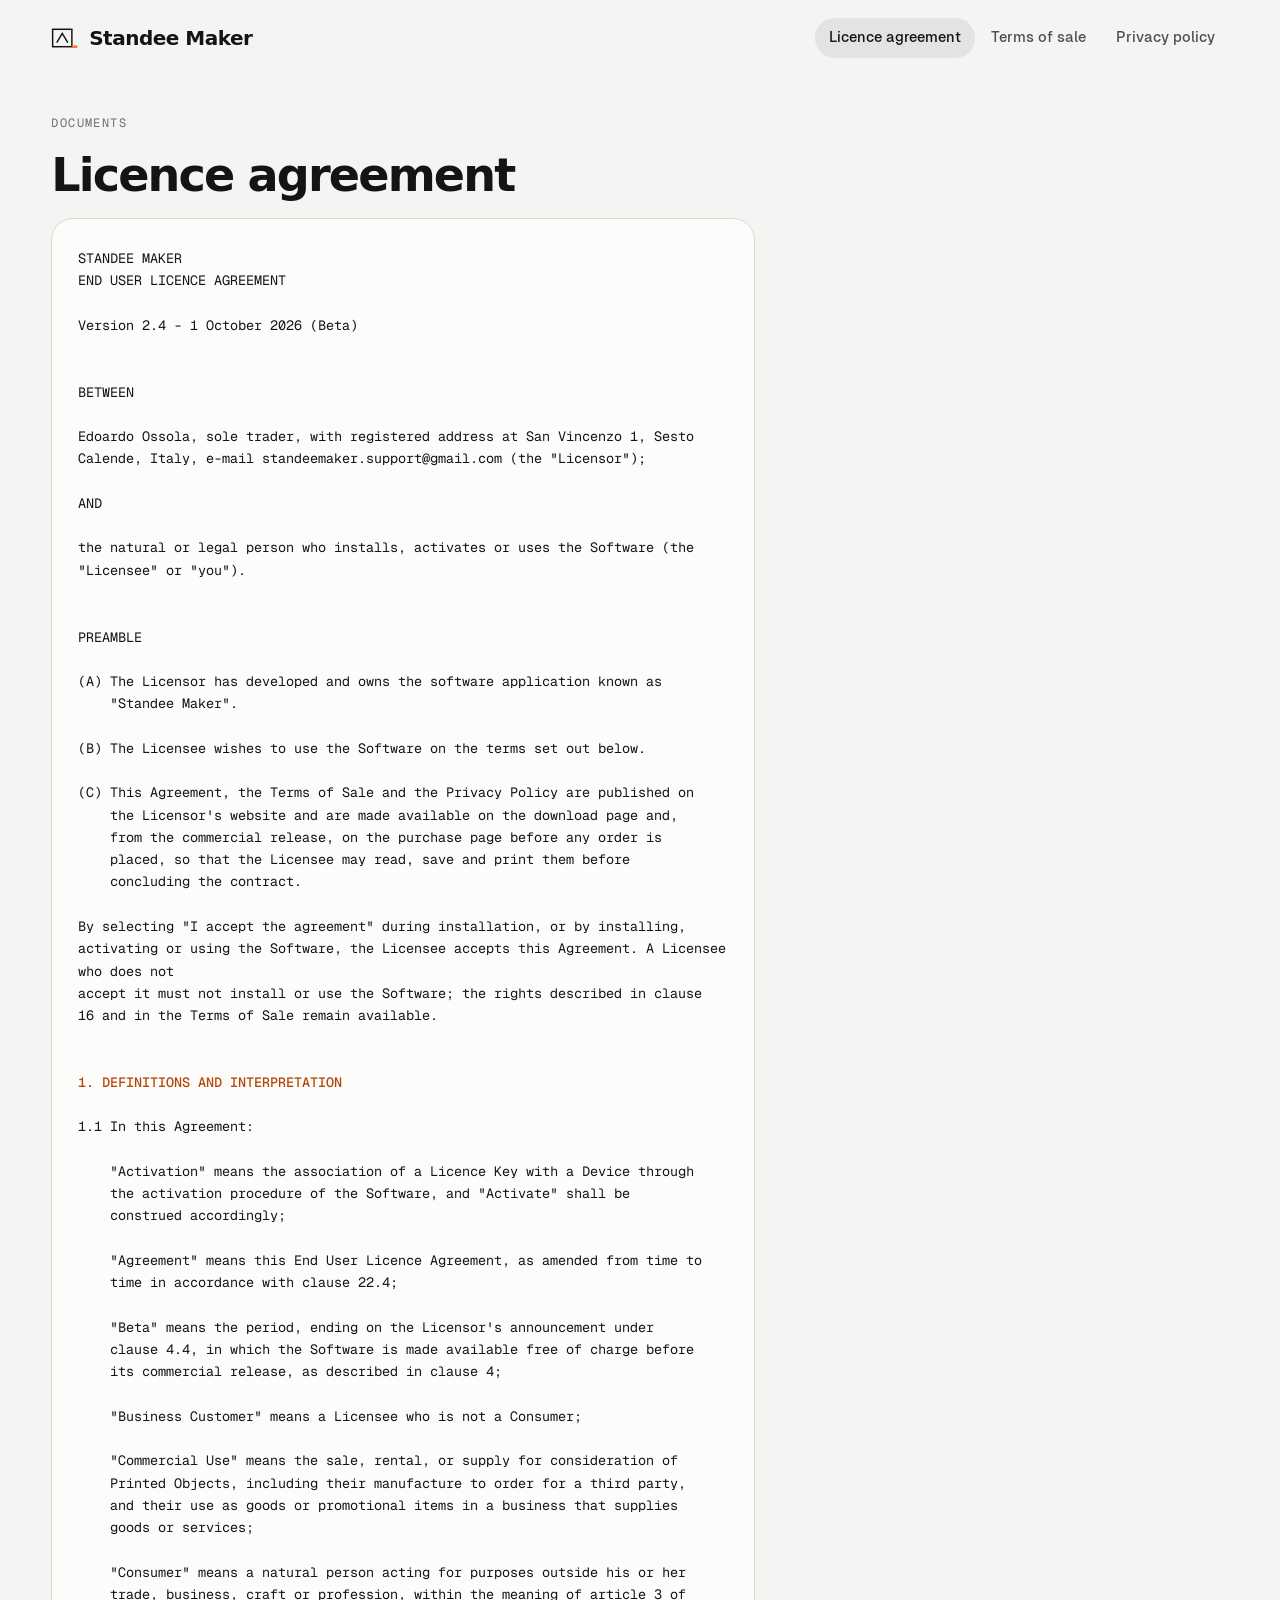
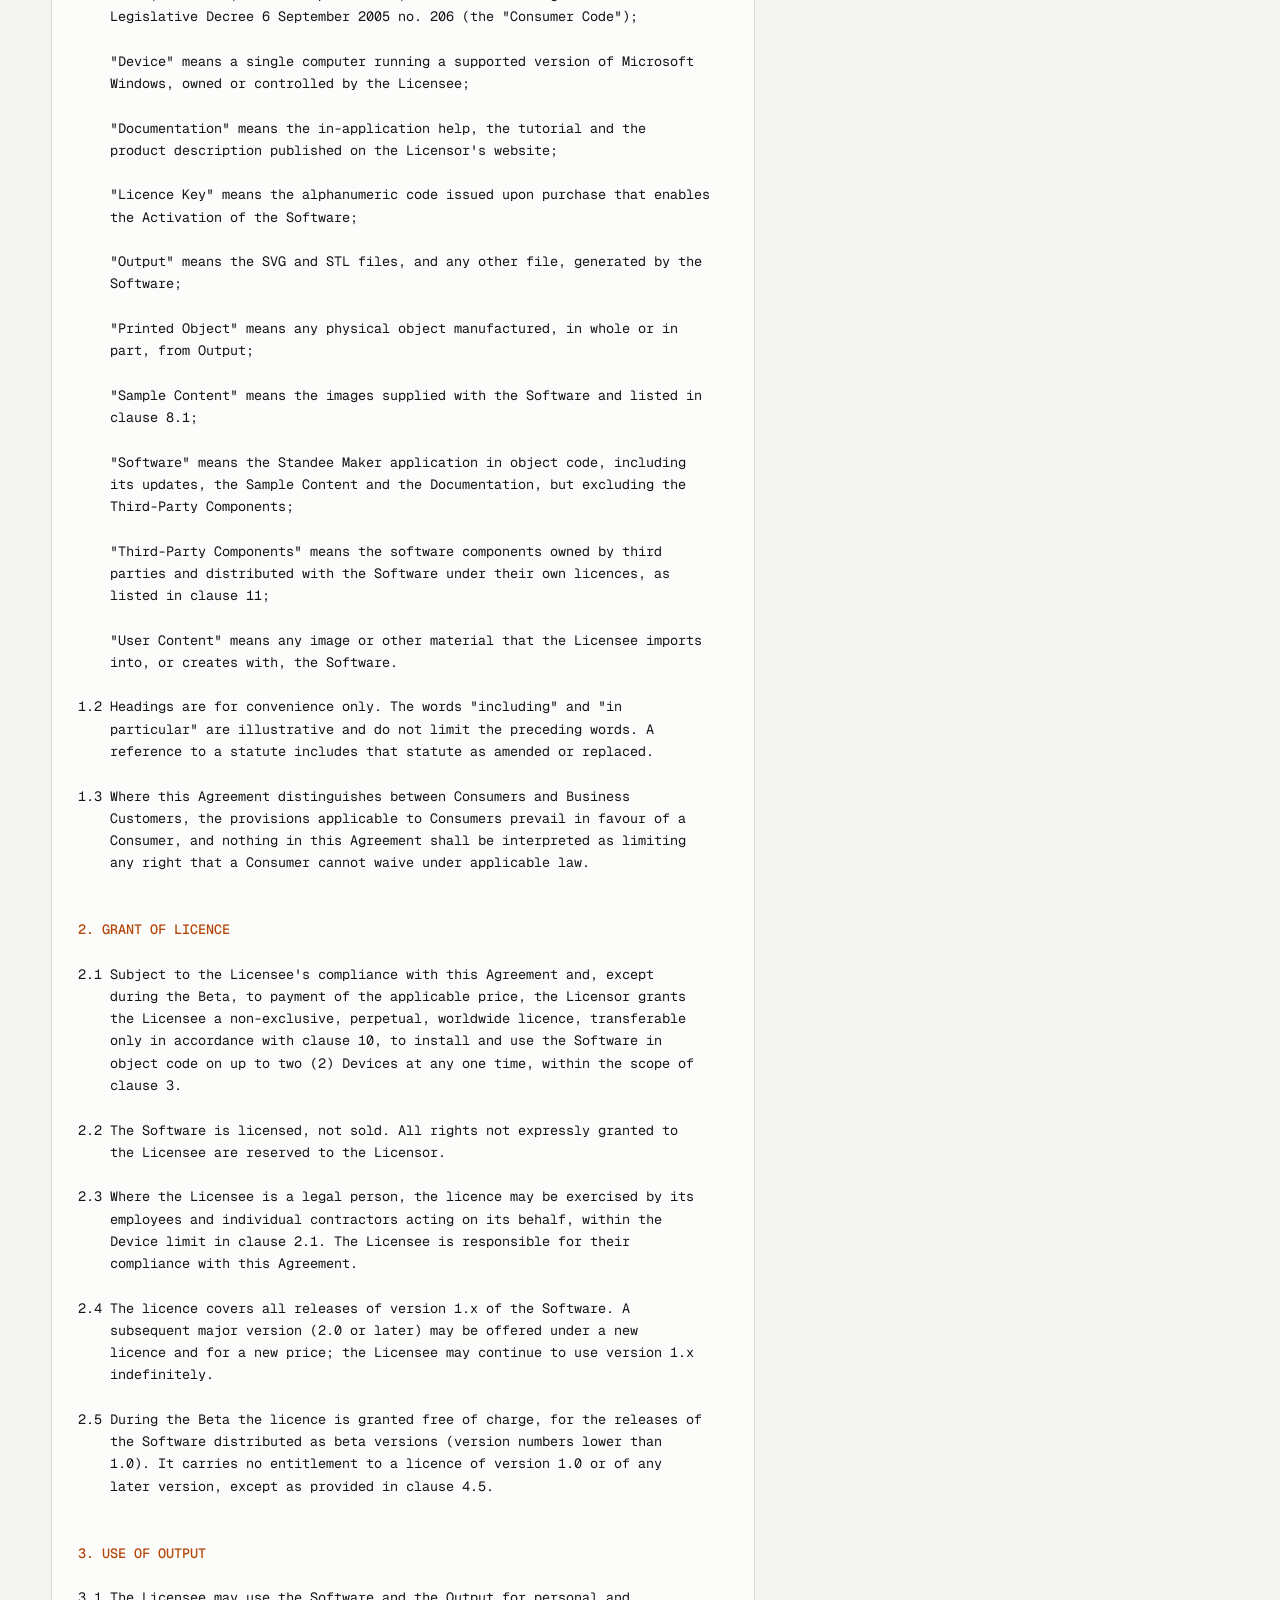
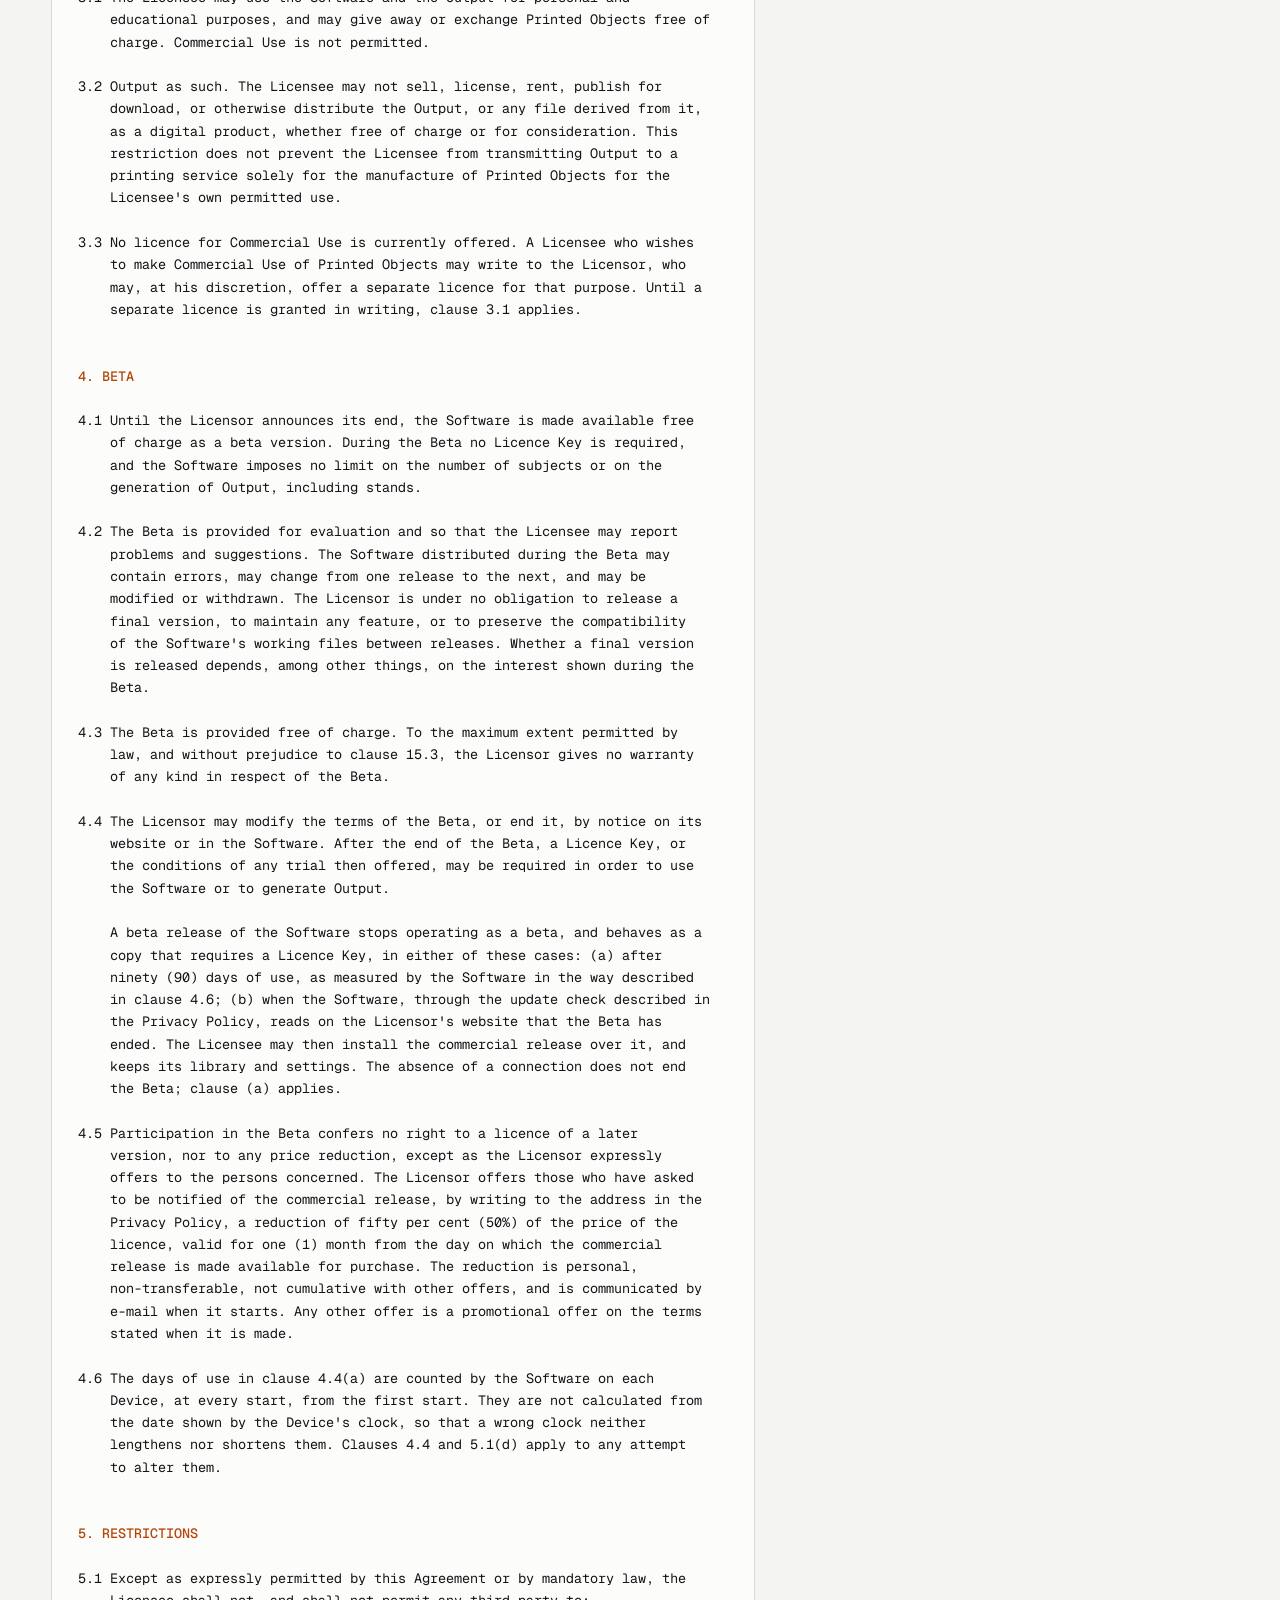
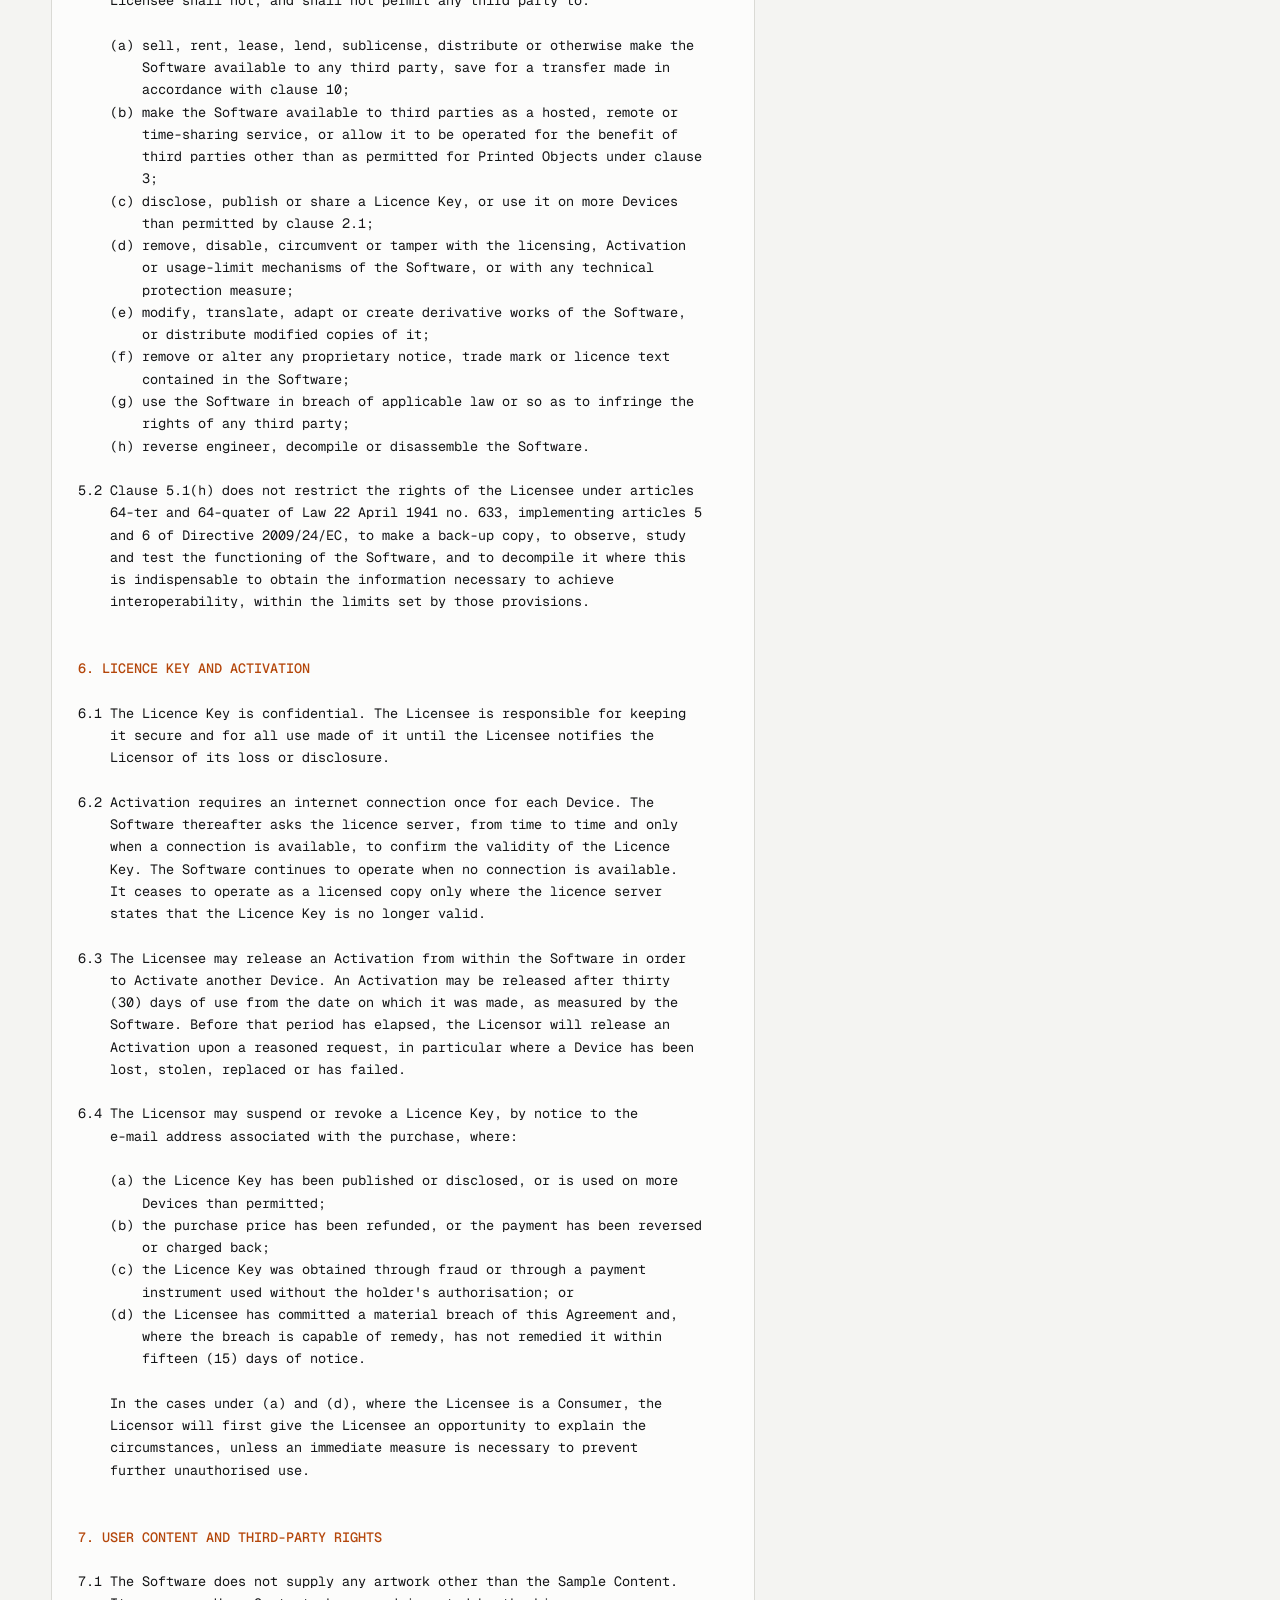
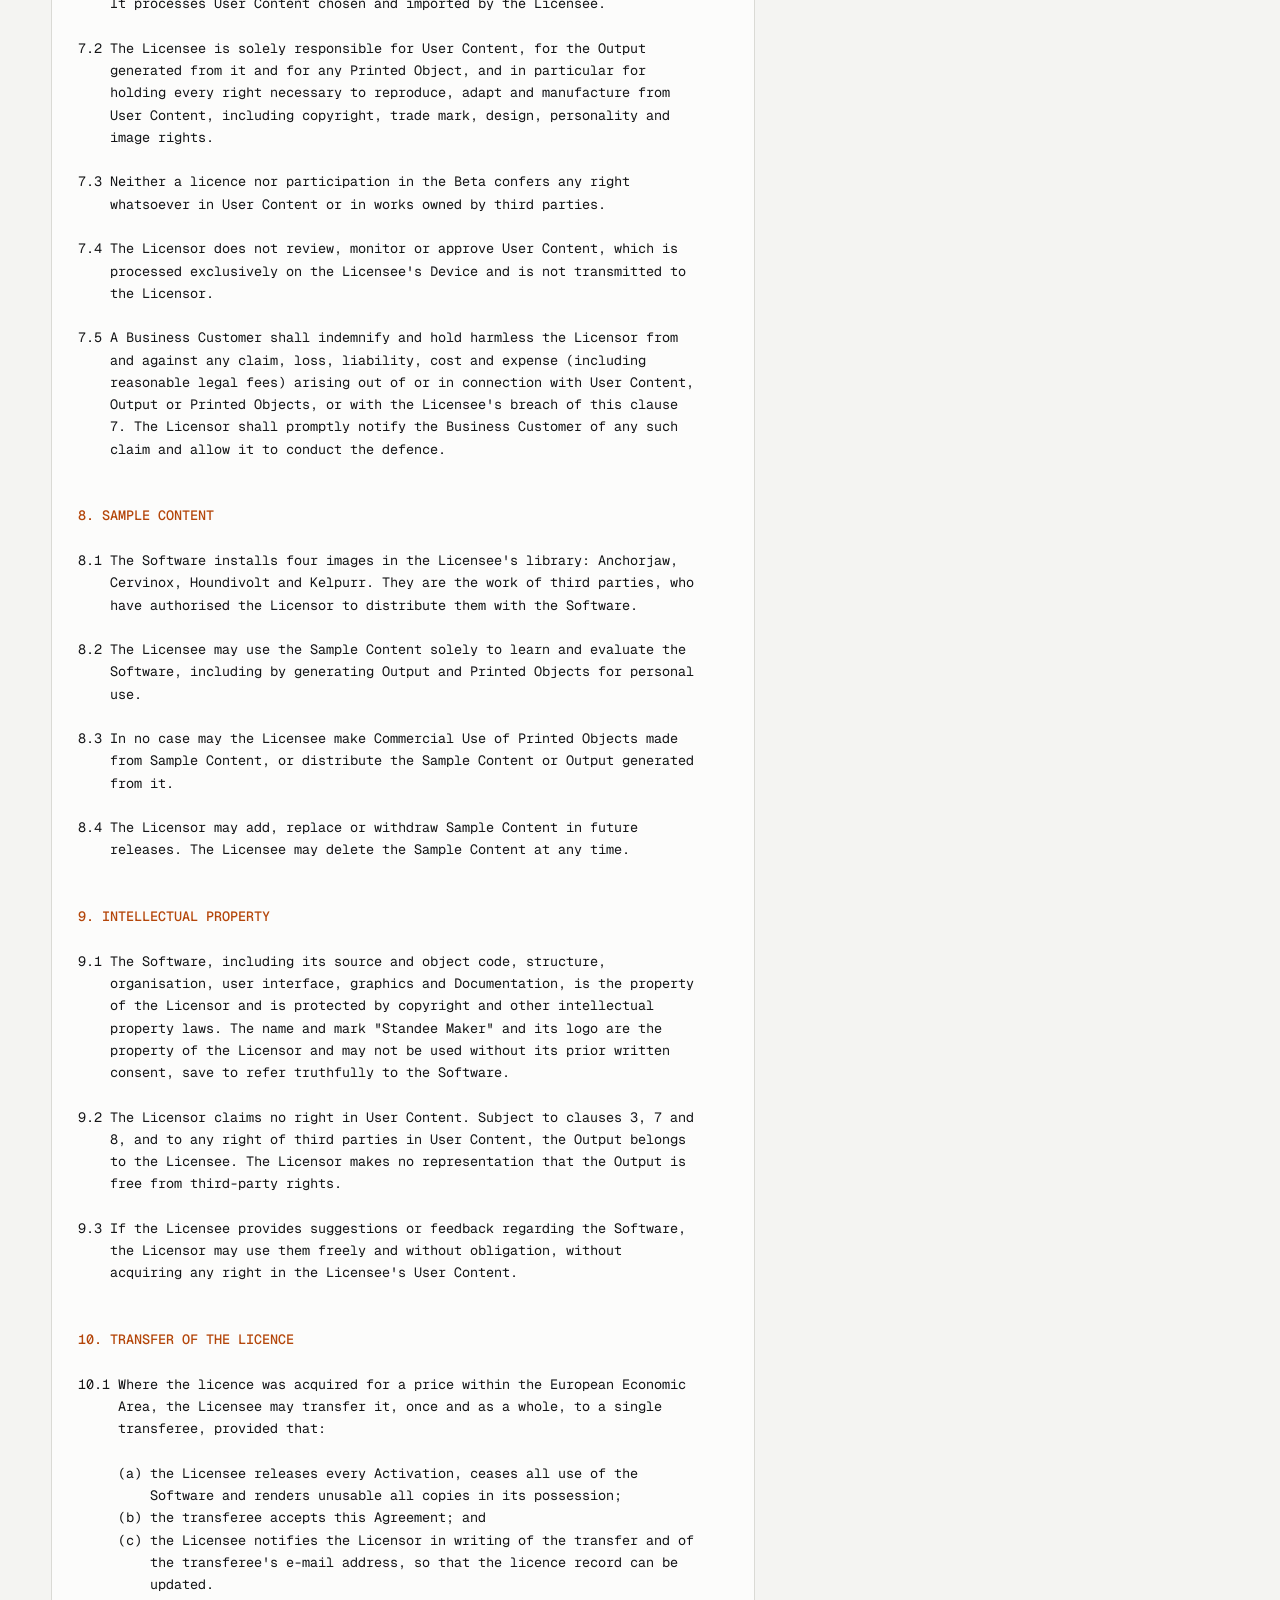
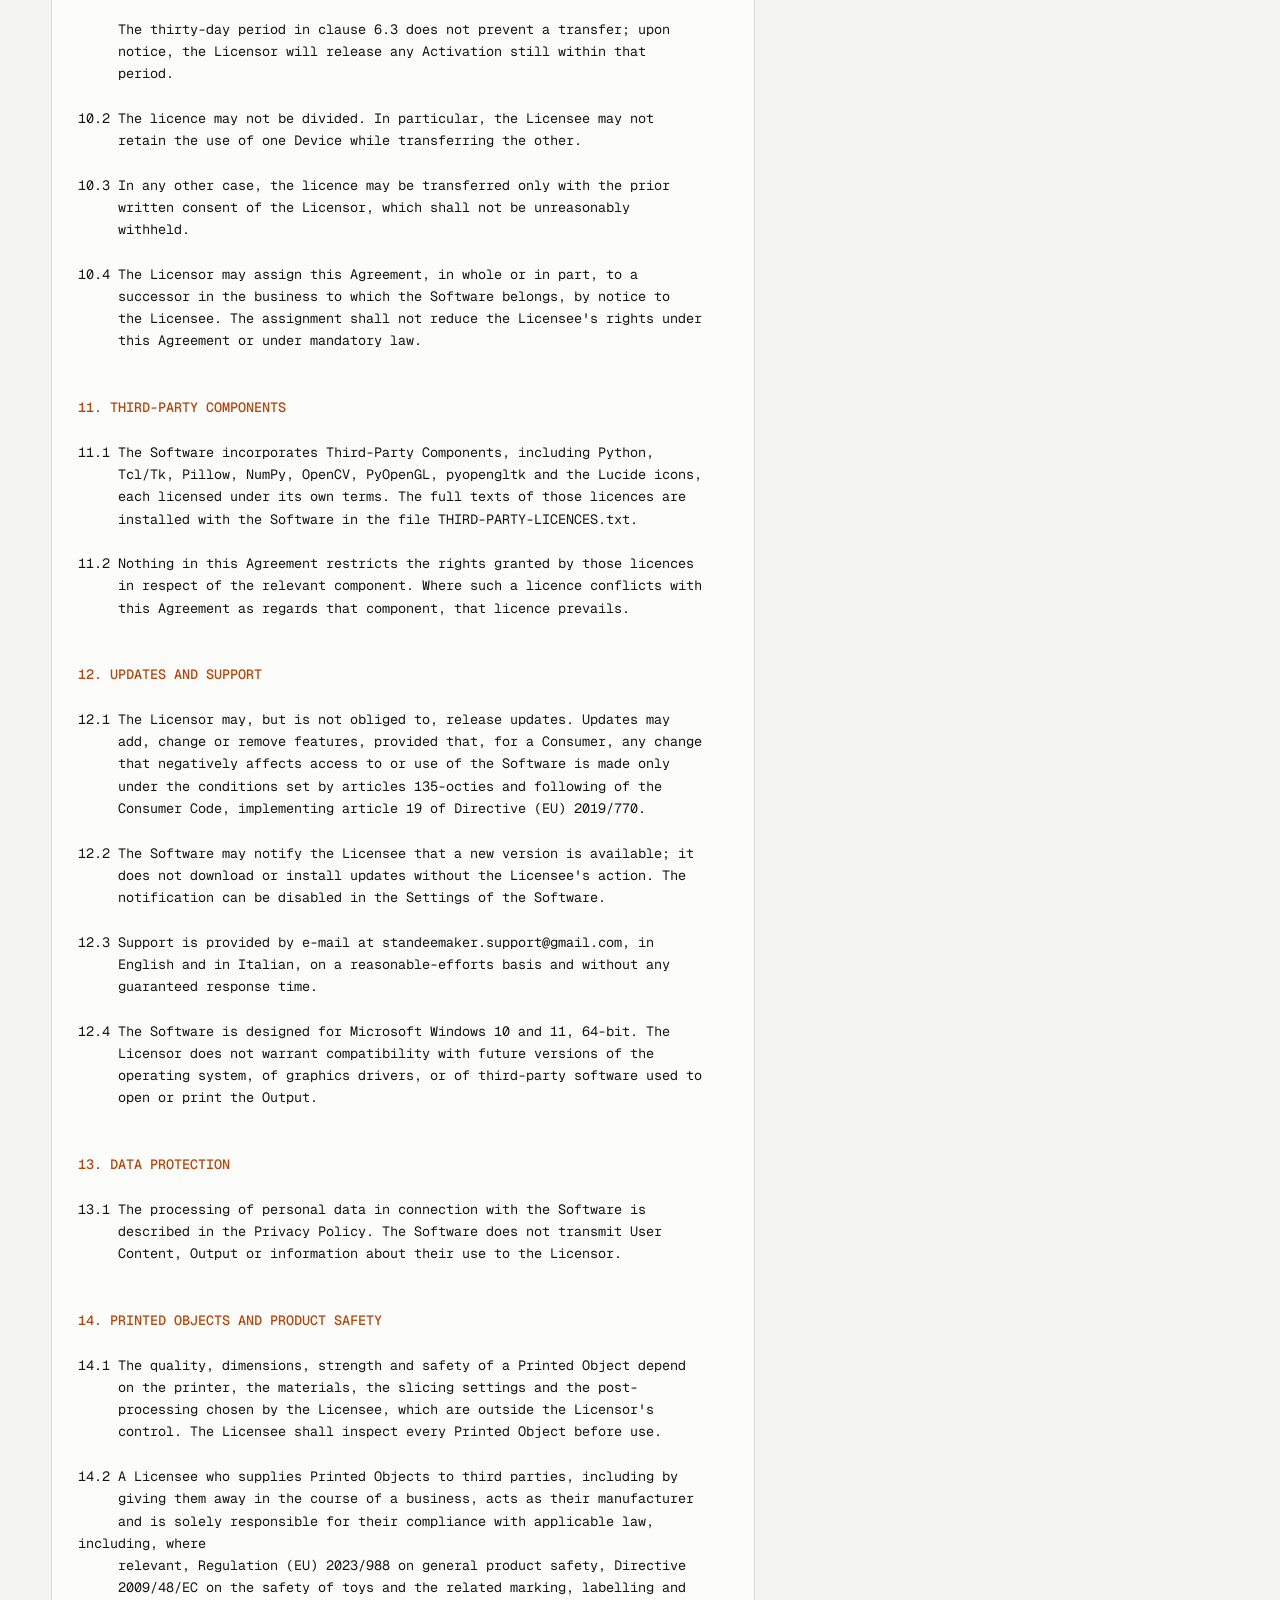
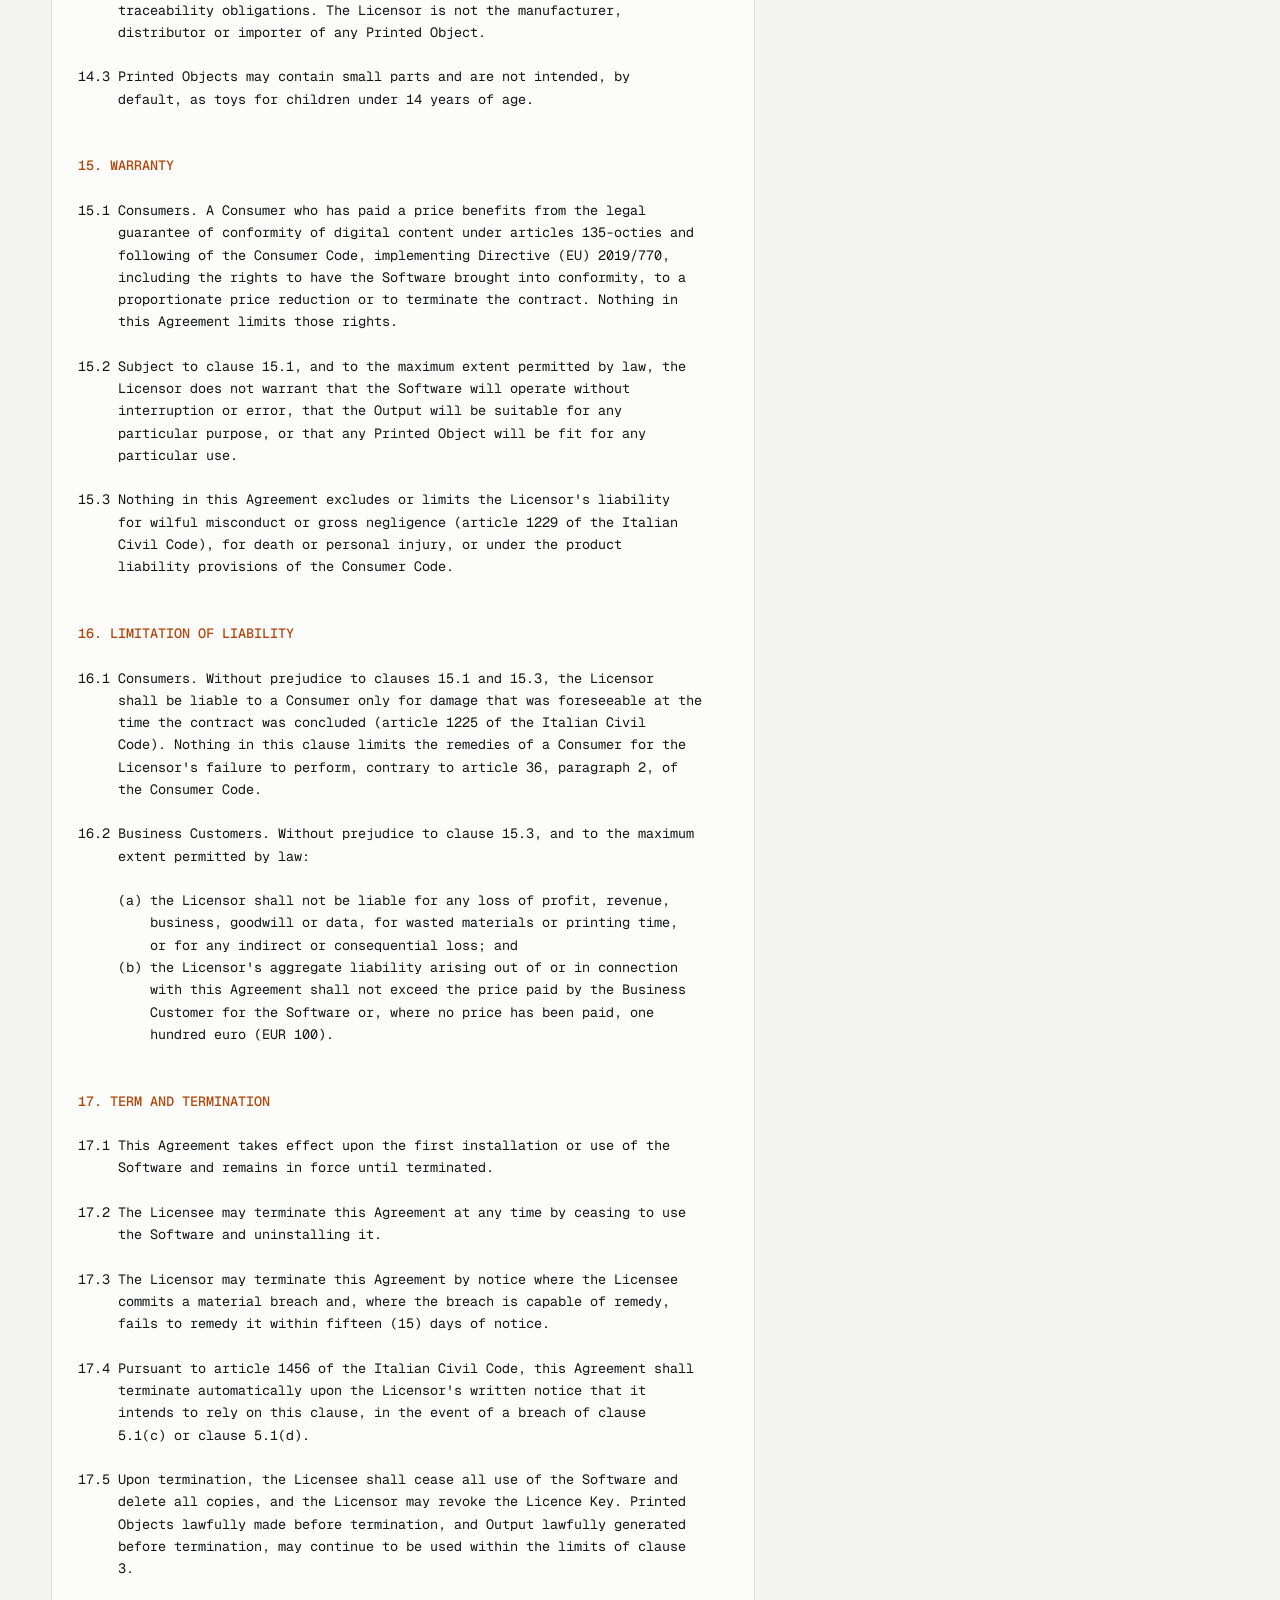
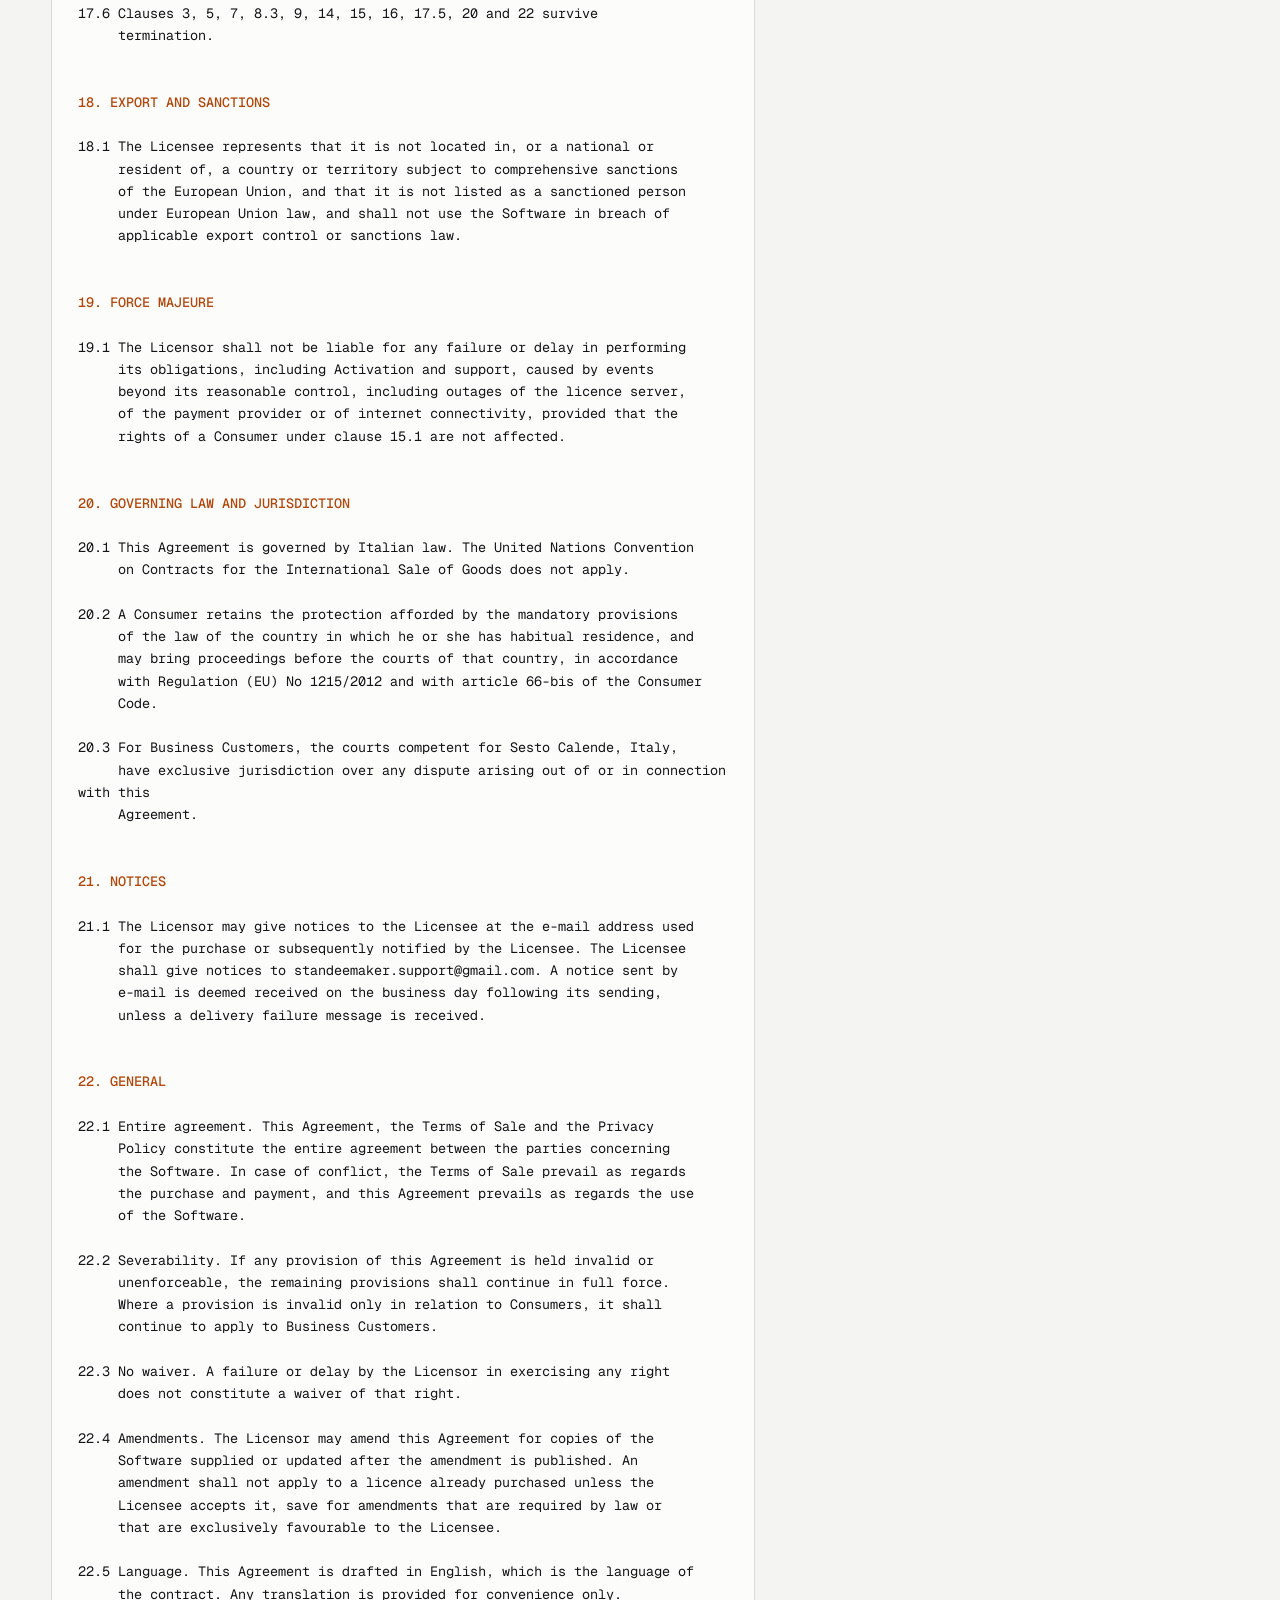
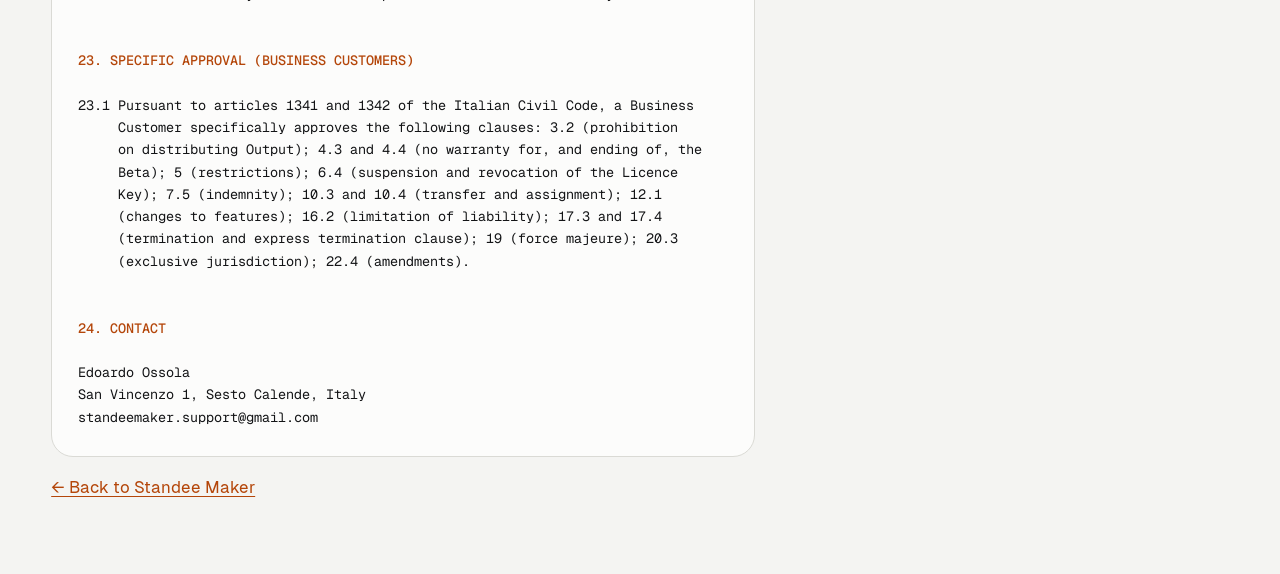
==== commit c196e411: "Sito da PNG-Stand-Maker @ 6c70673" ====
--- a/legal/licence.html
+++ b/legal/licence.html
@@ -32,7 +32,7 @@
   <div class="legal-text">STANDEE MAKER
 END USER LICENCE AGREEMENT
 
-Version 2.3 - 1 October 2026 (Beta)
+Version 2.4 - 1 October 2026 (Beta)
 
 
 BETWEEN
@@ -189,7 +189,9 @@
     contain errors, may change from one release to the next, and may be
     modified or withdrawn. The Licensor is under no obligation to release a
     final version, to maintain any feature, or to preserve the compatibility
-    of the Software&#x27;s working files between releases.
+    of the Software&#x27;s working files between releases. Whether a final version
+    is released depends, among other things, on the interest shown during the
+    Beta.
 
 4.3 The Beta is provided free of charge. To the maximum extent permitted by
     law, and without prejudice to clause 15.3, the Licensor gives no warranty
